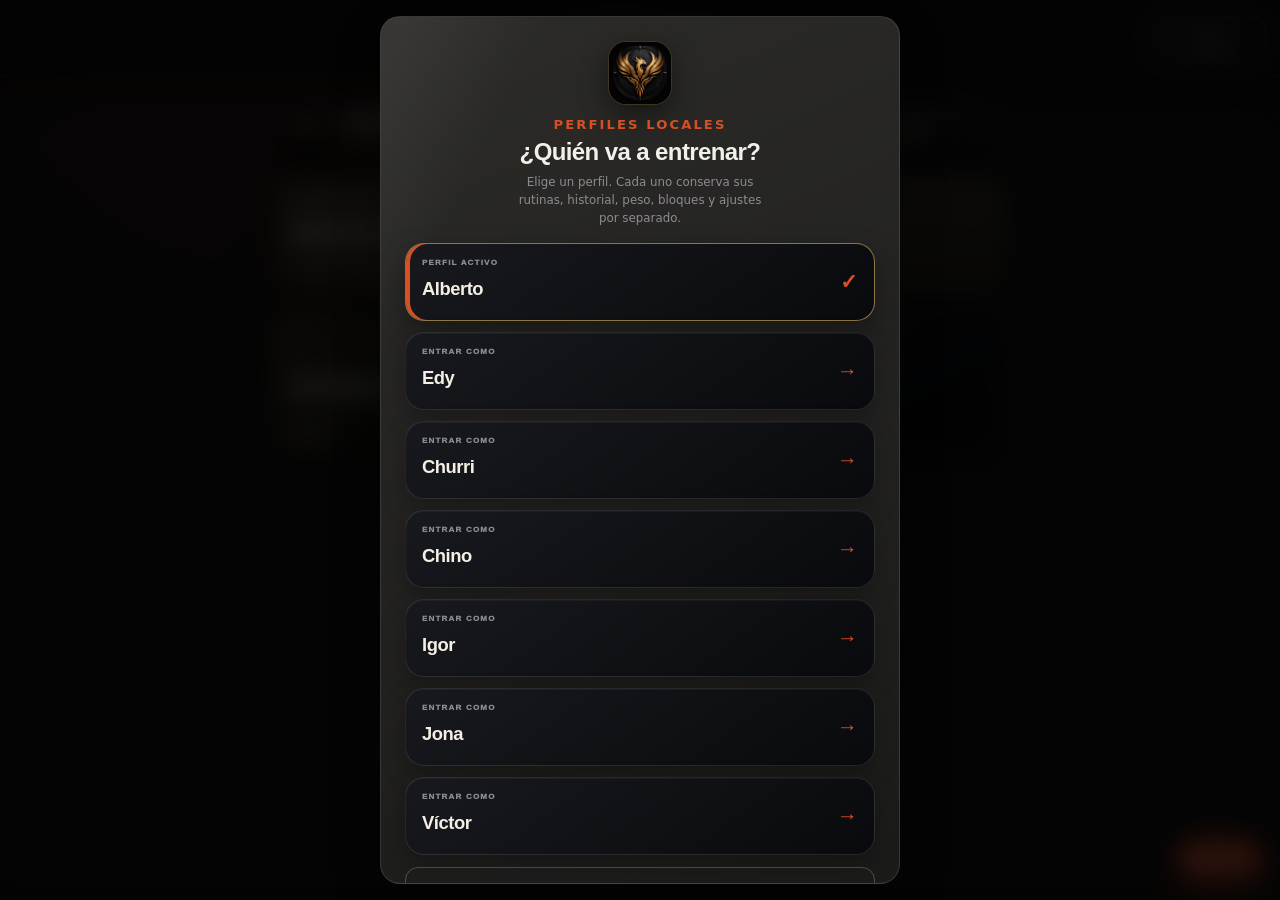
==== index.html @ dd51ae88 "Build 065: nuevo skin ACX" ====
<!doctype html>
<html lang="es">
<head>
  <meta charset="utf-8">
  <meta name="phx-build" content="065">
  <meta name="viewport" content="width=device-width,initial-scale=1,viewport-fit=cover">
  <meta name="theme-color" content="#151515">
  <meta http-equiv="Content-Security-Policy" content="default-src 'self'; base-uri 'none'; object-src 'none'; frame-src 'none'; form-action 'self'; connect-src 'self'; img-src 'self' data: blob:; media-src 'self' data: blob:; font-src 'self' data:; style-src 'self' 'unsafe-inline'; script-src 'self' 'unsafe-inline'">
  <title>GymTracker Phoenix 11 Alpha · Build 065 ACX</title>
  <script>
    // Build 064 bootstrap: home routine peek and refined weight orbit.
    document.documentElement.dataset.phxMaterial="acx";
    document.documentElement.dataset.material="acx";
    document.documentElement.dataset.phxBuild="065";
    try{
      const activeProfile=localStorage.getItem("gymtracker_phoenix_active_profile_v1")||"alberto";
      const key=activeProfile==="alberto"?"gymtracker_phoenix_v8":`gymtracker_phoenix_v8_profile_${activeProfile}`;
      const data=JSON.parse(localStorage.getItem(key)||"null");
      if(data?.settings?.uiMaterial==="foundry"){
        data.settings.uiMaterial="acx";
        localStorage.setItem(key,JSON.stringify(data));
      }
    }catch(_){/* storage may be unavailable during first paint */}
  </script>
  <link rel="manifest" href="manifest.webmanifest?v=064">
  <link rel="icon" type="image/png" sizes="32x32" href="favicon-32.png?v=064">
  <link rel="icon" type="image/png" sizes="48x48" href="favicon-48.png?v=064">
  <link rel="apple-touch-icon" sizes="180x180" href="apple-touch-icon.png?v=064">
  <link rel="stylesheet" href="styles.css?v=064">
  <link rel="stylesheet" href="themes/semantic-bridge.css?v=064">
  <link rel="stylesheet" href="themes/acx/acx.css?v=065" data-phx-acx-bootstrap>
</head>
<body>
  <section id="splash" class="splash">
    <div class="splash-card forged">
      <button type="button" class="phoenix-emblem phoenix-easter-trigger" data-phoenix-easter aria-label="Logo Phoenix"><img src="icon-512.png" alt=""></button>
      <h1><span>GYM</span><span>TRACKER</span></h1>
      <div class="sub">PHOENIX · ACX</div>
      <p>Cumple el siguiente paso.</p>
    </div>
  </section>

  <div id="phoenixOrigin" class="phoenix-origin" aria-hidden="true" hidden>
    <div class="phoenix-origin__backdrop" onclick="App.closePhoenixOrigin()"></div>
    <section class="phoenix-origin__panel forged" role="dialog" aria-modal="true" aria-labelledby="phoenixOriginTitle">
      <div class="phoenix-origin__halo" aria-hidden="true"></div>
      <div class="phoenix-origin__emblem"><img src="icon-512.png" alt=""></div>
      <div class="eyebrow">UX-EGG-001 · EL ORIGEN</div>
      <h1 id="phoenixOriginTitle">POR QUÉ EXISTE <em>PHOENIX</em></h1>
      <p class="phoenix-origin__intro">GymTracker Phoenix nació para acompañar el entrenamiento, no para interrumpirlo.</p>
      <p class="phoenix-origin__lead">No pretende decirte cómo debes entrenar ni convertir cada sesión en una competición. Su función es ayudarte a registrar, comprender y mejorar tu propio proceso.</p>

      <div class="phoenix-origin__principles">
        <article><span>01</span><div><h2>Personal First</h2><p>La aplicación se adapta a la persona. No al contrario.</p></div></article>
        <article><span>02</span><div><h2>Offline First</h2><p>Debe funcionar en el gimnasio, en casa o donde entrenes, incluso sin conexión.</p></div></article>
        <article><span>03</span><div><h2>Tus datos son tuyos</h2><p>Tu historial, tus rutinas y tu progreso deben poder consultarse, exportarse y conservarse sin depender de una plataforma.</p></div></article>
        <article><span>04</span><div><h2>Menos acciones, más entrenamiento</h2><p>Cada pantalla y cada botón deben reducir distracciones y evitar pasos innecesarios.</p></div></article>
        <article><span>05</span><div><h2>Claridad bajo esfuerzo</h2><p>La información importante debe entenderse rápidamente, incluso durante una serie exigente.</p></div></article>
        <article><span>06</span><div><h2>Progresión con criterio</h2><p>Phoenix puede analizar, recordar y proponer. La decisión final siempre pertenece al usuario.</p></div></article>
        <article><span>07</span><div><h2>Belleza funcional</h2><p>El diseño no existe para presumir. Existe para hacer el entrenamiento más cómodo, rápido y claro.</p></div></article>
      </div>

      <div class="phoenix-origin__core">Ligera por diseño. Robusta por arquitectura. Útil por encima de todo.</div>
      <blockquote>
        <strong>No nació para distraerte.</strong>
        <strong>Nació para ayudarte a progresar.</strong>
      </blockquote>
      <button type="button" class="king phoenix-origin__close" onclick="App.closePhoenixOrigin()">VOLVER A ENTRENAR</button>
    </section>
  </div>

  <header class="topbar">
    <button id="destButton" class="dest-button" onclick="App.goDestination()">Inicio</button>
    <button type="button" class="topbar-brand phoenix-easter-trigger" data-phoenix-easter aria-label="GymTracker Phoenix">
      <img src="icon-512.png" alt="" aria-hidden="true">
      <div class="topbar-brand__copy"><strong>GYMTRACKER</strong><span>PHOENIX</span><small class="build-stamp" aria-label="Versión instalada Build 064">BUILD 064</small></div>
    </button>
    <button id="profileButton" class="profile-button profile-trigger" type="button" onclick="App.openProfileGate()" aria-haspopup="dialog" aria-expanded="false" aria-controls="profileGate">
      <span>PERFIL ACTIVO</span>
      <b id="profileButtonName">Alberto</b>
      <i aria-hidden="true">⌄</i>
    </button>
  </header>


  <button id="quickTimerButton" class="quick-timer-button" type="button" onclick="App.openQuickTimer()" aria-label="Abrir reloj Phoenix"><span aria-hidden="true">◷</span><b id="quickTimerValue">RELOJ</b></button>

  <main>
    <section id="home" class="screen active" aria-hidden="false"></section>
    <section id="gym" class="screen" aria-hidden="true"></section>
    <section id="series" class="screen" aria-hidden="true"></section>
    <section id="rest" class="screen" aria-hidden="true"></section>
    <section id="exerciseSummary" class="screen" aria-hidden="true"></section>
    <section id="workoutSummary" class="screen" aria-hidden="true"></section>
    <section id="data" class="screen" aria-hidden="true"></section>
    <section id="routines" class="screen" aria-hidden="true"></section>
    <section id="blocks" class="screen" aria-hidden="true"></section>
    <section id="history" class="screen" aria-hidden="true"></section>
    <section id="settings" class="screen" aria-hidden="true"></section>
    <section id="backups" class="screen" aria-hidden="true"></section>
    <section id="library" class="screen" aria-hidden="true"></section>
    <section id="forgeLab" class="screen" aria-hidden="true"></section>
  </main>


  <div id="quickTimerSheet" class="sheet" aria-hidden="true">
    <div class="sheet-backdrop" onclick="App.closeQuickTimer()"></div>
    <div id="quickTimerPanel" class="sheet-panel quick-timer-panel"></div>
  </div>

  <div id="alternativesSheet" class="sheet" aria-hidden="true">
    <div class="sheet-backdrop" onclick="App.closeAlternatives()"></div>
    <div class="sheet-panel">
      <div class="handle"></div>
      <div class="eyebrow">PHX-ALT-001</div>
      <h2>Alternativas de ejercicio</h2>
      <p id="altCurrent" class="alt-current"></p>
      <div class="alt-reasons" role="tablist" aria-label="Motivo del cambio">
        <button data-alt-reason="Máquina ocupada" onclick="App.selectAlternativeReason('Máquina ocupada')">Máquina ocupada</button>
        <button data-alt-reason="En casa" onclick="App.selectAlternativeReason('En casa')">En casa</button>
        <button data-alt-reason="En la calle" onclick="App.selectAlternativeReason('En la calle')">En la calle</button>
        <button data-alt-reason="Otra zona" onclick="App.selectAlternativeReason('Otra zona')">Otra zona</button>
      </div>
      <div id="altList" class="list alt-list"></div>
      <button class="secondary" onclick="App.restorePlannedExercise()">Restaurar ejercicio original</button>
      <button class="secondary" onclick="App.closeAlternatives()">Cerrar</button>
    </div>
  </div>



  <div id="trainingEnvironmentSheet" class="sheet forged-sheet training-environment-sheet" aria-hidden="true">
    <div class="sheet-backdrop" onclick="App.closeTrainingEnvironment()"></div>
    <div class="sheet-panel training-environment-panel" role="dialog" aria-modal="true" aria-labelledby="trainingEnvironmentTitle">
      <div class="handle"></div>
      <div class="eyebrow">PHX ENVIRONMENT ENGINE · PEDB</div>
      <h2 id="trainingEnvironmentTitle">¿Dónde entrenas hoy?</h2>
      <p class="training-environment-routine">Rutina: <b id="trainingEnvironmentRoutine"></b></p>
      <section id="trainingEnvironmentChooser" class="training-environment-chooser">
        <div class="environment-preference-block"><div><span>PRIORIDAD DE HOY</span><small>Phoenix ajustará toda la sesión, no solo cada ejercicio.</small></div><div class="environment-preference-options">
          <button type="button" data-environment-preference="closest" class="active">LO MÁS PARECIDO</button>
          <button type="button" data-environment-preference="faster">MÁS RÁPIDO</button>
          <button type="button" data-environment-preference="no_equipment">SIN MATERIAL</button>
          <button type="button" data-environment-preference="calisthenics">MÁS CALISTENIA</button>
        </div></div>
        <button type="button" class="environment-choice environment-choice--gym" data-training-environment="gym"><span>01</span><div><b>GIMNASIO</b><small>Rutina prevista y alternativas de gimnasio</small></div><em>→</em></button>
        <button type="button" class="environment-choice environment-choice--home" data-training-environment="home"><span>02</span><div><b>CASA</b><small>Phoenix adapta la sesión con PEDB</small></div><em>→</em></button>
        <button type="button" class="environment-choice environment-choice--street" data-training-environment="street"><span>03</span><div><b>CALLE</b><small>Calistenia, barras, paralelas y suelo</small></div><em>→</em></button>
      </section>
      <section id="trainingEnvironmentEquipment" class="training-environment-equipment" hidden>
        <div class="eyebrow">MATERIAL DEL PERFIL</div><h3 id="environmentEquipmentTitle">Material disponible</h3>
        <p>Phoenix solo propondrá ejercicios que puedas realizar con este material.</p>
        <div id="environmentEquipmentOptions" class="environment-equipment-options"></div>
        <button type="button" class="king small-king" onclick="App.saveEnvironmentEquipment()">GUARDAR Y RECALCULAR</button>
        <button type="button" class="secondary" onclick="App.selectTrainingEnvironment(App.pendingEnvironmentPlan?.environment||'home')">Cancelar</button>
      </section>
      <section id="trainingEnvironmentLoading" class="training-environment-loading" hidden><span></span><b>ADAPTANDO RUTINA</b><small>PEDB está conservando patrones y músculos</small></section>
      <section id="trainingEnvironmentPreview" class="training-environment-preview" hidden>
        <header><div><div class="eyebrow">RUTINA PROPUESTA</div><h3 id="trainingEnvironmentPreviewTitle"></h3></div><span>PEDB</span></header>
        <p id="trainingEnvironmentSummary"></p>
        <div id="trainingEnvironmentExercises" class="training-environment-exercises"></div>
        <button id="trainingEnvironmentEquipmentButton" type="button" class="secondary" onclick="App.openEnvironmentEquipment()">CONFIGURAR MATERIAL DISPONIBLE</button>
        <button type="button" class="king small-king" onclick="App.confirmEnvironmentWorkout()">FOCUS</button>
        <button type="button" class="secondary" onclick="App.startWorkout(App.pendingEnvironmentRoutineId)">Cambiar entorno</button>
      </section>
      <button type="button" class="secondary" onclick="App.closeTrainingEnvironment()">Cancelar</button>
    </div>
  </div>


  <div id="profileGate" class="profile-gate" aria-hidden="true">
    <div class="profile-gate__backdrop" onclick="App.closeProfileGate()"></div>
    <section class="profile-gate__panel forged" role="dialog" aria-modal="true" aria-labelledby="profileGateTitle">
      <div class="profile-gate__emblem"><img src="icon-512.png" alt=""></div>
      <div class="eyebrow">PERFILES LOCALES</div>
      <h2 id="profileGateTitle">¿Quién va a entrenar?</h2>
      <p>Elige un perfil. Cada uno conserva sus rutinas, historial, peso, bloques y ajustes por separado.</p>
      <div class="profile-gate__choices">
        <button type="button" data-profile="alberto" onclick="App.selectProfileAndReload('alberto')"><span>ENTRAR COMO</span><b>Alberto</b><em>→</em></button>
        <button type="button" data-profile="edy" onclick="App.selectProfileAndReload('edy')"><span>ENTRAR COMO</span><b>Edy</b><em>→</em></button>
        <button type="button" data-profile="churri" onclick="App.selectProfileAndReload('churri')"><span>ENTRAR COMO</span><b>Churri</b><em>→</em></button>
        <button type="button" data-profile="chino" onclick="App.selectProfileAndReload('chino')"><span>ENTRAR COMO</span><b>Chino</b><em>→</em></button>
        <button type="button" data-profile="igor" onclick="App.selectProfileAndReload('igor')"><span>ENTRAR COMO</span><b>Igor</b><em>→</em></button>
        <button type="button" data-profile="jona" onclick="App.selectProfileAndReload('jona')"><span>ENTRAR COMO</span><b>Jona</b><em>→</em></button>
        <button type="button" data-profile="victor" onclick="App.selectProfileAndReload('victor')"><span>ENTRAR COMO</span><b>Víctor</b><em>→</em></button>
      </div>
      <button type="button" class="secondary profile-gate__close" onclick="App.closeProfileGate()">Cancelar</button>
    </section>
  </div>

  <div id="profileSheet" class="sheet forged-sheet" aria-hidden="true">
    <div class="sheet-backdrop" onclick="App.closeProfileSheet()"></div>
    <div class="sheet-panel profile-panel">
      <div class="handle"></div><div class="eyebrow">PERFILES LOCALES</div><h2>¿Quién entrena?</h2>
      <p>Los datos de Alberto, Edy, Churri, Chino, Igor, Jona y Víctor se guardan por separado en este dispositivo.</p>
      <div id="profileList" class="profile-list"></div>
      <button class="secondary" onclick="App.closeProfileSheet()">Cerrar</button>
    </div>
  </div>


  <div id="profileConfirmSheet" class="sheet forged-sheet" aria-hidden="true">
    <div class="sheet-backdrop" onclick="App.closeProfileConfirm()"></div>
    <div class="sheet-panel profile-confirm-panel">
      <div class="handle"></div><div class="eyebrow">CAMBIO DE PERFIL</div><h2 id="profileConfirmTitle">Cambiar perfil</h2>
      <p id="profileConfirmDescription"></p>
      <div id="profileConfirmWarning" class="profile-switch-warning" hidden></div>
      <button id="profileConfirmAction" class="primary" onclick="App.confirmProfileSwitch()">CAMBIAR PERFIL</button>
      <button class="secondary" onclick="App.closeProfileConfirm()">Cancelar</button>
    </div>
  </div>


  <div id="historyDeleteSheet" class="sheet forged-sheet" aria-hidden="true">
    <div class="sheet-backdrop" onclick="App.closeHistoryDelete()"></div>
    <div class="sheet-panel delete-panel">
      <div class="handle"></div><div class="eyebrow">HISTORIAL · ZONA DE SEGURIDAD</div><h2 id="historyDeleteTitle">Borrar historial</h2>
      <p id="historyDeleteDescription"></p>
      <div id="historyDeleteRange" class="history-delete-range" hidden>
        <label>Desde<input id="historyDeleteFrom" type="date"></label>
        <label>Hasta<input id="historyDeleteTo" type="date"></label>
      </div>
      <div class="delete-warning">Solo afecta al perfil activo. Esta acción no se puede deshacer sin una copia de seguridad.</div>
      <button class="secondary" onclick="App.createFullBackup()">Crear copia antes de borrar</button>
      <label class="delete-phrase">Escribe <b>BORRAR</b><input id="historyDeleteConfirmInput" type="text" inputmode="text" autocomplete="off" autocapitalize="characters" spellcheck="false" oninput="App.validateHistoryDeletePhrase()" onkeyup="App.validateHistoryDeletePhrase()" onchange="App.validateHistoryDeletePhrase()" placeholder="BORRAR"></label>
      <button id="historyDeleteExecute" class="danger forged-danger forged-danger--full" disabled onclick="App.executeHistoryDelete()">BORRAR HISTORIAL</button>
      <button class="secondary" onclick="App.closeHistoryDelete()">Cancelar</button>
    </div>
  </div>

  <div id="deleteDataSheet" class="sheet forged-sheet" aria-hidden="true">
    <div class="sheet-backdrop" onclick="App.closeDataDelete()"></div>
    <div class="sheet-panel delete-panel">
      <div class="handle"></div><div class="eyebrow">ZONA DE SEGURIDAD</div><h2 id="deleteTitle">Borrar datos</h2>
      <p id="deleteDescription"></p><ul id="deleteSummary" class="delete-summary"></ul>
      <div class="delete-warning">Esta acción no se puede deshacer sin una copia de seguridad.</div>
      <button class="secondary" onclick="App.createFullBackup()">Crear copia antes de borrar</button>
      <label class="delete-phrase">Escribe <b>BORRAR</b><input id="deleteConfirmInput" autocomplete="off" oninput="App.validateDeletePhrase()" placeholder="BORRAR"></label>
      <button id="deleteExecute" class="danger forged-danger forged-danger--full" disabled onclick="App.executeDataDelete()">BORRAR DEFINITIVAMENTE</button>
      <button class="secondary" onclick="App.closeDataDelete()">Cancelar</button>
    </div>
  </div>


  <div id="planningRepeatSheet" class="sheet forged-sheet" aria-hidden="true">
    <div class="sheet-backdrop" onclick="App.closePlanningRepeatSheet()"></div>
    <div class="sheet-panel planning-repeat-panel" role="dialog" aria-modal="true" aria-labelledby="planningRepeatTitle">
      <div class="handle"></div>
      <div class="eyebrow">PLANIFICACIÓN SEMANAL</div>
      <h2 id="planningRepeatTitle">Configurar repetición</h2>
      <p>Elige cómo debe comportarse la planificación al comenzar cada lunes.</p>
      <div class="planning-repeat-choices">
        <button type="button" data-planning-mode="fixed" onclick="App.selectPlanningRepeatMode('fixed')" aria-pressed="false">
          <span>RECOMENDADO</span><b>Mantener planificación fija</b><small>La semana base se repite hasta que tú la modifiques.</small><em>→</em>
        </button>
        <button type="button" data-planning-mode="clear" onclick="App.selectPlanningRepeatMode('clear')" aria-pressed="false">
          <span>SEMANA INDEPENDIENTE</span><b>Vaciar al terminar la semana</b><small>Cada lunes empieza con todos los días en descanso.</small><em>→</em>
        </button>
      </div>
      <button type="button" class="primary" onclick="App.savePlanningRepeatMode()">GUARDAR CONFIGURACIÓN</button>
      <button type="button" class="secondary" onclick="App.closePlanningRepeatSheet()">Cancelar</button>
    </div>
  </div>


  <div id="planningAssignSheet" class="sheet forged-sheet" aria-hidden="true">
    <div class="sheet-backdrop" onclick="App.closePlanningAssignSheet()"></div>
    <div class="sheet-panel planning-assign-panel" role="dialog" aria-modal="true" aria-labelledby="planningAssignTitle">
      <div class="handle"></div>
      <div class="eyebrow">PLANIFICACIÓN SEMANAL</div>
      <h2 id="planningAssignTitle">Asignar rutina</h2>
      <p id="planningAssignSubtitle" class="muted"></p>
      <div id="planningAssignOptions" class="planning-assign-options"></div>
      <div id="planningAssignScopes" class="planning-assign-scopes" hidden>
        <div class="eyebrow">APLICAR CAMBIO</div>
        <button type="button" data-scope="week" onclick="App.selectPlanningAssignScope('week')"><b>Solo esta semana</b><small>No cambia la semana base.</small><em>→</em></button>
        <button type="button" data-scope="forward" onclick="App.selectPlanningAssignScope('forward')"><b>Desde esta semana</b><small>Se aplica a esta semana y las siguientes.</small><em>→</em></button>
        <button type="button" data-scope="base" onclick="App.selectPlanningAssignScope('base')"><b>Cambiar semana base</b><small>Modifica la planificación fija.</small><em>→</em></button>
      </div>
      <button type="button" id="planningAssignSave" class="king small-king" onclick="App.savePlanningAssignment()">GUARDAR ASIGNACIÓN</button>
      <button type="button" class="secondary" onclick="App.closePlanningAssignSheet()">Cancelar</button>
    </div>
  </div>

  <div id="exercisePreviewSheet" class="sheet forged-sheet" aria-hidden="true">
    <div class="sheet-backdrop" onclick="App.closeExercisePreview()"></div>
    <div class="sheet-panel exercise-preview-panel" role="dialog" aria-modal="true" aria-labelledby="exercisePreviewTitle">
      <div class="handle"></div>
      <div class="eyebrow">BIBLIOTECA PEDB</div>
      <div class="exercise-preview-emblem"><img src="icon-512.png" alt=""></div>
      <h2 id="exercisePreviewTitle">Ejercicio</h2>
      <p id="exercisePreviewMeta" class="muted"></p>
      <div id="exercisePreviewStats" class="exercise-preview-stats"></div>
      <div id="exercisePreviewTags" class="exercise-preview-tags"></div>
      <button type="button" class="king small-king" onclick="App.closeExercisePreview()">CERRAR FICHA</button>
    </div>
  </div>

  <div id="routinePeekSheet" class="sheet forged-sheet" aria-hidden="true">
    <div class="sheet-backdrop" onclick="App.closeRoutinePeek()"></div>
    <div class="sheet-panel routine-peek-panel" role="dialog" aria-modal="true" aria-labelledby="routinePeekTitle">
      <div class="handle"></div>
      <div class="eyebrow">VISTA RÁPIDA</div>
      <h2 id="routinePeekTitle">Rutina</h2>
      <p id="routinePeekMeta" class="muted"></p>
      <div id="routinePeekList" class="routine-peek-list"></div>
      <button type="button" class="king small-king" onclick="App.closeRoutinePeek()">CERRAR</button>
    </div>
  </div>

  <div id="weightSheet" class="sheet forged-sheet" aria-hidden="true">
    <div class="sheet-backdrop" onclick="App.closeWeightSheet()"></div>
    <div class="sheet-panel weight-forged-panel" role="dialog" aria-modal="true" aria-labelledby="weightSheetTitle">
      <div class="handle"></div>
      <div class="eyebrow">PESO CORPORAL</div>
      <h2 id="weightSheetTitle">Registrar peso</h2>
      <p class="muted">El registro se guarda únicamente en el perfil activo.</p>
      <input id="weightEntryId" type="hidden" value="">
      <div class="weight-forged-current"><span>PERFIL ACTIVO</span><b id="weightProfileName">Perfil</b><small id="weightCurrentValue">Sin peso registrado</small></div>
      <div class="weight-forged-form">
        <label><span>FECHA</span><input id="weightDateInput" type="date"></label>
        <label><span>PESO</span><div class="weight-input-wrap"><input id="weightValueInput" type="text" inputmode="decimal" enterkeyhint="done" autocomplete="off" maxlength="6" placeholder="80,0" oninput="App.cleanWeightInput(this)" onkeydown="if(event.key==='Enter'){event.preventDefault();App.saveWeightEntry()}"><em>kg</em></div></label>
        <div class="weight-quick-adjust" aria-label="Ajuste rápido de peso"><button type="button" onclick="App.adjustBodyWeight(-0.1)">−0,1</button><button type="button" onclick="App.adjustBodyWeight(0.1)">+0,1</button></div>
        <label><span>NOTA OPCIONAL</span><textarea id="weightNoteInput" rows="3" maxlength="180" placeholder="Ej. En ayunas, después de entrenar…"></textarea></label>
      </div>
      <button id="weightSaveButton" type="button" class="king small-king weight-save-primary" onclick="App.saveWeightEntry()">GUARDAR PESO</button>
      <div class="weight-history-heading"><div><span>HISTORIAL DEL PERFIL</span><b>Registros recientes</b></div><small>Editables y eliminables</small></div>
      <div id="weightHistoryList" class="weight-history-list"></div>
      <button type="button" class="secondary" onclick="App.resetWeightEditor()">Nuevo registro</button>
      <button type="button" class="secondary" onclick="App.closeWeightSheet()">Cerrar</button>
    </div>
  </div>

  <div id="forgedDialog" class="sheet forged-sheet" aria-hidden="true">
    <div class="sheet-backdrop" onclick="App.cancelForgedDialog()"></div>
    <div class="sheet-panel forged-dialog-panel" role="dialog" aria-modal="true" aria-labelledby="forgedDialogTitle">
      <div class="handle"></div>
      <div id="forgedDialogEyebrow" class="eyebrow">PHOENIX</div>
      <h2 id="forgedDialogTitle">Confirmar acción</h2>
      <p id="forgedDialogMessage" class="muted"></p>
      <label id="forgedDialogInputWrap" class="forged-dialog-input" hidden><span id="forgedDialogInputLabel">Valor</span><input id="forgedDialogInput" type="text" autocomplete="off"></label>
      <button id="forgedDialogConfirm" type="button" class="primary" onclick="App.confirmForgedDialog()">CONFIRMAR</button>
      <button type="button" class="secondary forged-dialog-cancel" onclick="App.cancelForgedDialog()">Cancelar</button>
    </div>
  </div>


  <aside id="pwaUpdate" class="pwa-update" hidden role="status" aria-live="polite" aria-atomic="true">
    <div class="pwa-update__copy"><span>PHOENIX ACTUALIZADO</span><b>Hay una versión nueva lista para aplicar.</b></div>
    <div class="pwa-update__actions"><button type="button" class="secondary pwa-update__later" onclick="App.dismissAppUpdate()">MÁS TARDE</button><button type="button" class="primary" onclick="App.applyAppUpdate()">ACTUALIZAR</button></div>
  </aside>

  <input id="importFile" type="file" accept=".gtb,.json,application/json" hidden onchange="App.importBackupFile(this.files[0])">
  <div id="personalExerciseSheet" class="sheet" aria-hidden="true">
    <div class="sheet-backdrop" onclick="App.closePersonalExercise()"></div>
    <div class="sheet-panel">
      <div class="handle"></div>
      <h2>Nuevo ejercicio personal</h2>
      <label>Nombre<input id="personalName" placeholder="Ej. Press inclinado máquina"></label>
      <label>Grupo<select id="personalGroup"><option>Pecho</option><option>Espalda</option><option>Pierna</option><option>Hombro</option><option>Bíceps</option><option>Tríceps</option><option>Core</option><option>Movilidad</option></select></label>
      <label>Tamaño<select id="personalSize"><option value="large">Músculo grande</option><option value="small">Músculo pequeño</option></select></label>
      <label>Tipo<select id="personalType"><option value="reps">Repeticiones</option><option value="time">Tiempo</option><option value="failure">Al fallo</option></select></label>
      <button class="king small-king" onclick="App.savePersonalExercise()">GUARDAR</button>
      <button class="secondary" onclick="App.closePersonalExercise()">Cancelar</button>
    </div>
  </div>

  <input id="pedbCsvInput" type="file" accept=".csv,text/csv" hidden onchange="App.importPersonalExercisesCsv(this)">
  <script src="core/network-gate.js?v=059"></script>
  <script src="core/sync-provider.js?v=059"></script>
  <script src="themes/material-contract.js?v=059"></script>
  <script src="themes/token-contract.js?v=059"></script>
  <script src="themes/component-contract.js?v=059"></script>
  <script src="themes/material-engine.js?v=064"></script>
  <script src="themes/component-runtime.js?v=064"></script>
  <script src="forge/contracts/shape-contract.js?v=064"></script>
  <script src="forge/core/forge-action-bus.js?v=064"></script>
  <script src="forge/core/forge-view-model.js?v=064"></script>
  <script src="forge/core/forge-diagnostics.js?v=064"></script>
  <script src="forge/renderers/home-renderer.js?v=064"></script>
  <script src="forge/instruments/instrument-registry.js?v=064"></script>
  <script src="forge/renderers/workout-renderer.js?v=064"></script>
  <script src="forge/renderers/set-renderer.js?v=064"></script>
  <script src="forge/renderers/rest-renderer.js?v=064"></script>
  <script src="forge/renderers/exercise-summary-renderer.js?v=064"></script>
  <script src="forge/renderers/workout-summary-renderer.js?v=064"></script>
  <script src="forge/renderers/data-renderer.js?v=064"></script>
  <script src="forge/renderers/history-renderer.js?v=064"></script>
  <script src="forge/engine/shape-engine.js?v=064"></script>
  <script src="js/pedb-bundle.js?v=064"></script>
  <script src="js/pedb-db.js?v=064"></script>
  <script src="js/pedb-loader.js?v=064"></script>
  <script src="app.js?v=064"></script>

  <div id="nextExerciseOverlay" class="next-overlay" aria-hidden="true">
    <div class="next-card">
      <div class="next-check">✓</div>
      <div id="completedExerciseName" class="next-completed"></div>
      <div class="next-label">SIGUIENTE</div>
      <div id="floatingNextName" class="next-name"></div>
      <div id="floatingNextMeta" class="next-meta"></div>
    </div>
  </div>


  <div id="routineTextSheet" class="sheet" aria-hidden="true">
    <div class="sheet-backdrop" onclick="App.closeRoutineTextImporter()"></div>
    <div class="sheet-panel routine-import-panel">
      <div class="handle"></div>
      <div class="eyebrow">IMPORTAR</div>
      <h2>Rutina desde texto</h2>
      <p class="muted">Pega una rutina. Phoenix detectará nombre, ejercicios, series, repeticiones, peso y descanso.</p>
      <textarea id="routineTextInput" class="routine-textarea" placeholder="Ejemplo:

Torso A
Press banca 3x8 80kg 90s
Dominadas 3x8 0kg 90s
Remo con barra 3x10 60kg 90s"></textarea>
      <div id="routineImportPreview" class="routine-import-preview"></div>
      <button class="secondary" onclick="App.previewRoutineText()">Previsualizar</button>
      <button class="king small-king" onclick="App.importRoutineText()">IMPORTAR RUTINA</button>
      <button class="secondary" onclick="App.closeRoutineTextImporter()">Cancelar</button>
    </div>
  </div>

  <div id="trainingBlockSheet" class="sheet" aria-hidden="true">
    <div class="sheet-backdrop" onclick="App.closeTrainingBlockCreator()"></div>
    <div class="sheet-panel block-create-panel" role="dialog" aria-modal="true" aria-labelledby="blockCreateTitle">
      <div class="handle"></div>
      <div class="eyebrow">NUEVO BLOQUE</div>
      <h2 id="blockCreateTitle">Configura el bloque</h2>
      <div class="block-create-form">
        <label><small>Nombre</small><input id="blockNameInput" type="text" maxlength="60" autocomplete="off"></label>
        <label><small>Objetivo</small><select id="blockGoalInput"><option>Fuerza</option><option>Hipertrofia</option><option>Técnica</option><option>Resistencia</option><option>Descarga</option><option>Personalizado</option></select></label>
        <label><small>Duración</small><select id="blockWeeksInput"><option value="4">4 semanas</option><option value="6">6 semanas</option><option value="8" selected>8 semanas</option><option value="12">12 semanas</option></select></label>
        <label><small>Fecha de inicio</small><input id="blockStartInput" type="date" onchange="App.updateBlockStartHint()"><em id="blockStartHint" class="block-date-hint"></em></label>
        <label class="block-copy-option"><input id="blockCopyPlanInput" type="checkbox" checked><span>Usar la planificación actual como base</span></label>
      </div>
      <button class="king small-king" onclick="App.saveTrainingBlock()">CREAR BLOQUE</button>
      <button class="secondary" onclick="App.closeTrainingBlockCreator()">Cancelar</button>
    </div>
  </div>

</body>
</html>
---- styles.css ----
:root{
  --bg:#050507;--panel:#111217;--panel2:#18191f;--ink:#f7f0df;--mut:#a39a8d;
  --gold:#d8b35e;--gold2:#fff0b8;--orange:#ff8b24;--red:#ff6b6b;
  --line:rgba(255,240,184,.16);--shadow:rgba(0,0,0,.58)
}
*{box-sizing:border-box;-webkit-tap-highlight-color:transparent}
html,body{margin:0;min-height:100%;background:var(--bg);color:var(--ink);font-family:system-ui,-apple-system,Segoe UI,Roboto,sans-serif}
body{background:radial-gradient(800px 460px at 15% -10%,rgba(255,240,184,.13),transparent 62%),linear-gradient(135deg,#030304,#101116 50%,#050507)}
button,input,select,textarea{font:inherit}
button{cursor:pointer}
.splash{position:fixed;inset:0;z-index:999;display:grid;place-items:center;background:linear-gradient(135deg,#030304,#101116 50%,#050507);animation:hideSplash .6s ease 1.3s forwards}
.splash-card{text-align:center}
.phoenix{font-size:5rem;filter:drop-shadow(0 16px 30px rgba(255,160,30,.2))}
.splash h1{font-size:clamp(2.8rem,14vw,6rem);line-height:.86;letter-spacing:-.09em;margin:8px 0 0}
.splash .sub{letter-spacing:.42em;color:var(--gold2);font-weight:1000;margin-top:12px}
.splash p{color:var(--mut);font-weight:800}
@keyframes hideSplash{to{opacity:0;visibility:hidden}}
.topbar{position:sticky;top:0;z-index:50;display:flex;justify-content:space-between;align-items:center;padding:12px 14px;background:rgba(5,5,7,.82);backdrop-filter:blur(16px);border-bottom:1px solid var(--line)}
.dest-button{border:1px solid rgba(255,255,255,.1);border-radius:999px;background:rgba(255,255,255,.045);color:var(--ink);padding:10px 14px;font-weight:1000}
.version{font-size:.75rem;color:var(--gold2);font-weight:1000;letter-spacing:.08em}
main{max-width:760px;margin:0 auto;padding:16px 14px 40px}
.screen{display:none}.screen.active{display:block}
.card{border:1px solid var(--line);border-radius:30px;padding:18px;margin-bottom:16px;background:linear-gradient(145deg,rgba(255,255,255,.075),rgba(255,255,255,.018)),linear-gradient(180deg,var(--panel2),#090a0d);box-shadow:0 16px 0 rgba(0,0,0,.35),0 28px 54px rgba(0,0,0,.38);text-align:center}
.focus{min-height:calc(100dvh - 110px);display:flex;flex-direction:column;justify-content:center;gap:16px}
.eyebrow{color:var(--gold2);font-size:.82rem;font-weight:1000;letter-spacing:.25em}
.title{font-size:clamp(2.8rem,14vw,6.5rem);line-height:.84;letter-spacing:-.1em;font-weight:1000;margin:4px 0}
.muted{color:var(--mut)}
.meta{display:flex;justify-content:center;gap:8px;flex-wrap:wrap}
.meta span{border:1px solid rgba(255,255,255,.1);border-radius:999px;padding:7px 10px;color:var(--mut);font-weight:850;background:rgba(255,255,255,.03)}
.two-actions{display:grid;grid-template-columns:1fr 1fr;gap:16px}
@media(max-width:520px){.two-actions{grid-template-columns:minmax(0,1fr) minmax(0,1fr);gap:10px}.two-actions .king,.two-actions .data-king{min-height:118px;font-size:clamp(1.65rem,9vw,3rem);border-radius:25px}}
.king,.data-king{min-height:142px;border:0;border-radius:30px;font-size:clamp(2.2rem,10vw,4.6rem);font-weight:1000;letter-spacing:-.06em;color:#111;background:linear-gradient(145deg,#7c5415,#d9b35e 46%,#fff0b8 58%,#94651a);box-shadow:0 22px 0 #4b330e,0 34px 52px var(--shadow),inset 0 2px 0 rgba(255,255,255,.62),inset 0 -12px 24px rgba(80,42,0,.3)}
.data-king{background:linear-gradient(145deg,#292b31,#ded8cc 46%,#fff 58%,#6e7178);box-shadow:0 22px 0 #202127,0 34px 52px var(--shadow),inset 0 2px 0 rgba(255,255,255,.65)}
.king:active,.data-king:active{transform:translateY(15px);box-shadow:0 7px 0 #4b330e,0 12px 24px var(--shadow)}
.small-king{min-height:94px;font-size:clamp(1.5rem,7vw,2.6rem);width:100%}
.secondary,.danger{width:100%;min-height:56px;border-radius:18px;border:1px solid rgba(255,255,255,.1);background:rgba(255,255,255,.05);color:var(--ink);font-weight:1000}
.danger{background:rgba(255,107,107,.15);color:#fff}
.grid{display:grid;grid-template-columns:repeat(auto-fit,minmax(150px,1fr));gap:10px}
.list{display:grid;gap:10px}
.list-item{border:1px solid rgba(255,255,255,.1);border-radius:22px;padding:14px;background:rgba(255,255,255,.035);text-align:left}
.list-item strong{color:var(--gold2)}
.control-panel{display:grid;grid-template-columns:repeat(3,1fr);gap:9px}
.control-box{border:1px solid var(--line);border-radius:24px;padding:9px 7px;background:linear-gradient(180deg,rgba(255,255,255,.08),rgba(255,255,255,.02));box-shadow:0 14px 0 rgba(0,0,0,.4),0 24px 42px rgba(0,0,0,.34)}
.control-label{font-size:.72rem;color:var(--mut);font-weight:1000;letter-spacing:.08em}
.arrow{width:100%;min-height:54px;border:0;border-radius:15px;margin:7px 0;background:linear-gradient(145deg,#24262c,#d7d2c7 45%,#fff 58%,#696c73);color:#111;font-size:1.55rem;font-weight:1000;box-shadow:0 8px 0 #202127}
.arrow:active{transform:translateY(5px);box-shadow:0 3px 0 #202127}
.control-value{min-height:52px;display:flex;align-items:center;justify-content:center;gap:3px;font-size:clamp(1.7rem,8vw,3rem);font-weight:1000;color:var(--gold2)}
.control-value small{font-size:.75rem;color:var(--mut)}
.rest-dial{width:190px;height:190px;border-radius:50%;margin:18px auto;display:grid;grid-template-rows:auto 42px 1fr 42px;place-items:center;border:12px solid #24252a;outline:2px solid rgba(255,240,184,.25);background:radial-gradient(circle at 35% 25%,rgba(255,255,255,.09),rgba(255,255,255,.02) 55%,#0a0a0c 100%);box-shadow:0 18px 0 rgba(0,0,0,.44),0 30px 54px rgba(0,0,0,.5)}
.rest-dial button{width:72px;height:38px;border:0;border-radius:15px;background:linear-gradient(145deg,#24262c,#d7d2c7 45%,#fff 58%,#696c73);color:#111;font-size:1.4rem;font-weight:1000;box-shadow:0 6px 0 #202127}
.rest-dial .value{font-size:3.2rem;color:var(--gold2);font-weight:1000}
.series-focus{display:grid;grid-template-columns:1fr 1fr;gap:12px}
.series-box{min-height:180px;border:1px solid var(--line);border-radius:30px;display:flex;flex-direction:column;align-items:center;justify-content:center;background:linear-gradient(180deg,var(--panel2),#090a0d);box-shadow:0 18px 0 rgba(0,0,0,.42),0 30px 54px rgba(0,0,0,.42)}
.series-box b{font-size:clamp(4rem,20vw,8rem);line-height:.8;color:var(--gold2);letter-spacing:-.1em}.series-box small{margin-top:12px;color:var(--mut);font-weight:1000}
.casio{border:5px solid #08090a;border-radius:34px;background:#050505;padding:18px;box-shadow:0 34px 100px rgba(0,0,0,.75)}
.lcd{background:#b9c1a6;color:#1c2519;border:6px solid #101010;border-radius:20px;padding:22px 10px;font-family:ui-monospace,monospace}
.lcd .label{font-weight:1000}.lcd .time{font-size:clamp(4.8rem,25vw,10rem);line-height:.9;font-weight:1000;letter-spacing:-.12em}
.summary-row{display:grid;grid-template-columns:1fr 90px 90px;gap:8px;align-items:center;margin-bottom:8px}
input,select,textarea{width:100%;border:1px solid rgba(255,255,255,.12);border-radius:16px;padding:12px;background:rgba(255,255,255,.04);color:var(--ink);text-align:center}
textarea{min-height:100px}
.sheet{position:fixed;inset:0;z-index:700;display:none}.sheet.show{display:block}.sheet-backdrop{position:absolute;inset:0;background:rgba(0,0,0,.72);backdrop-filter:blur(8px)}.sheet-panel{position:absolute;left:0;right:0;bottom:0;max-height:82dvh;overflow:auto;border-radius:32px 32px 0 0;padding:14px 16px 24px;background:linear-gradient(180deg,#18191e,#08090c);border:1px solid var(--line)}.handle{width:52px;height:5px;border-radius:999px;background:rgba(255,255,255,.2);margin:0 auto 14px}
@media(max-width:430px){.control-panel{gap:6px}.control-box{padding:7px 5px}.series-focus{gap:8px}.summary-row{grid-template-columns:1fr 72px 72px}}

.library-toolbar{display:grid;grid-template-columns:1fr auto;gap:10px;margin-bottom:14px}.library-toolbar input{text-align:left}.library-tabs{display:flex;gap:8px;overflow:auto;padding-bottom:6px;margin-bottom:14px}.library-tabs button{flex:0 0 auto;border:1px solid rgba(255,255,255,.1);border-radius:999px;padding:10px 14px;background:rgba(255,255,255,.04);color:var(--ink);font-weight:900}.library-tabs button.active{color:#111;background:linear-gradient(145deg,#7c5415,#d9b35e 46%,#fff0b8 58%,#94651a)}.exercise-card{display:grid;grid-template-columns:1fr auto;gap:12px;align-items:center;border:1px solid rgba(255,255,255,.1);border-radius:22px;padding:14px;background:rgba(255,255,255,.035);text-align:left}.exercise-card strong{display:block;color:var(--gold2);font-size:1.05rem}.exercise-card small{display:block;color:var(--mut);margin-top:4px}.exercise-badges{display:flex;gap:6px;flex-wrap:wrap;margin-top:8px}.badge{border:1px solid rgba(255,255,255,.1);border-radius:999px;padding:4px 8px;font-size:.72rem;color:var(--mut)}.badge.official{color:#b7d4ff}.badge.personal{color:#ffd9a0}.exercise-card button{min-width:92px;min-height:48px;border:0;border-radius:16px;color:#111;font-weight:1000;background:linear-gradient(145deg,#7c5415,#d9b35e 46%,#fff0b8 58%,#94651a);box-shadow:0 7px 0 #4b330e}

/* v8.1 GYM + navegación hotfix */
.next-overlay{
  position:fixed;inset:0;z-index:850;
  display:none;align-items:center;justify-content:center;
  padding:18px;background:rgba(0,0,0,.78);backdrop-filter:blur(12px)
}
.next-overlay.show{display:flex}
.next-card{
  width:min(92vw,580px);padding:28px 20px;
  border:1px solid rgba(255,240,184,.24);border-radius:34px;
  text-align:center;
  background:linear-gradient(145deg,rgba(255,255,255,.08),rgba(255,255,255,.02)),linear-gradient(180deg,#18191e,#08090c);
  box-shadow:0 34px 100px rgba(0,0,0,.72),inset 0 1px 0 rgba(255,255,255,.14);
  animation:nextFly .62s cubic-bezier(.2,.8,.2,1) both
}
@keyframes nextFly{
  from{opacity:0;transform:translateX(100%) scale(.96)}
  to{opacity:1;transform:none}
}
.next-check{
  width:64px;height:64px;border-radius:50%;display:grid;place-items:center;
  margin:0 auto 12px;background:linear-gradient(145deg,#2d6a3d,#9be7b4);
  color:#0a1b10;font-size:2rem;font-weight:1000;
  box-shadow:0 9px 0 #183b22,0 17px 28px rgba(0,0,0,.4)
}
.next-completed{color:var(--mut);font-weight:900}
.next-label{margin-top:22px;color:var(--gold2);letter-spacing:.24em;font-size:.8rem;font-weight:1000}
.next-name{margin-top:8px;font-size:clamp(2.6rem,13vw,5.8rem);line-height:.82;letter-spacing:-.09em;font-weight:1000}
.next-meta{margin-top:14px;color:var(--mut);font-weight:900}
.inline-edit-note{color:var(--mut);font-size:.88rem;margin-top:8px}

/* v8.2 VISUAL LOCK — estética FORGED aprobada */
.forged{position:relative;overflow:hidden}
.forged::before{
  content:"";position:absolute;inset:-20%;
  background:linear-gradient(115deg,transparent 35%,rgba(255,255,255,.06) 47%,transparent 58%);
  transform:translateX(-55%);animation:metalSweep 2.8s ease-in-out infinite;
  pointer-events:none
}
@keyframes metalSweep{
  0%,30%{transform:translateX(-55%)}
  70%,100%{transform:translateX(55%)}
}
.phoenix-emblem{
  width:min(52vw,260px);margin:0 auto 12px;
  filter:drop-shadow(0 18px 34px rgba(240,186,65,.18))
}
.phoenix-emblem svg{display:block;width:100%}
.splash-card{
  width:min(92vw,520px);
  padding:28px 24px 32px;
  border:1px solid rgba(255,240,184,.18);
  border-radius:34px;
  background:
    linear-gradient(145deg,rgba(255,255,255,.08),rgba(255,255,255,.02)),
    linear-gradient(180deg,#131319,#070708);
  box-shadow:
    0 36px 110px rgba(0,0,0,.76),
    inset 0 1px 0 rgba(255,255,255,.12)
}
.splash-card h1{
  margin:0;font-size:clamp(2.7rem,12vw,5.8rem);
  line-height:.86;letter-spacing:-.09em
}
.splash-card .sub{
  margin-top:10px;color:var(--gold2);
  font-weight:1000;letter-spacing:.42em;font-size:.82rem
}
.splash-card p{margin-top:18px}
.king,.data-king,.control-box,.card,.rest-dial,.series-box{
  transform-style:preserve-3d
}
.dest-button{
  box-shadow:0 6px 0 rgba(0,0,0,.38),0 12px 22px rgba(0,0,0,.28);
  min-width:92px
}
.dest-button:active{
  transform:translateY(4px);
  box-shadow:0 2px 0 rgba(0,0,0,.38),0 5px 12px rgba(0,0,0,.24)
}

/* v8.3 POLISH RC1 */
:root{
  --tap-min:52px;
}
button{min-height:var(--tap-min)}
.topbar{
  min-height:64px;
  padding-top:max(12px,env(safe-area-inset-top));
}
main{
  padding-bottom:calc(40px + env(safe-area-inset-bottom));
}
.screen{
  animation:screenIn .16s ease both;
}
@keyframes screenIn{
  from{opacity:.001;transform:translateY(4px)}
  to{opacity:1;transform:none}
}
.king,.data-king,.secondary,.danger,.dest-button,.arrow{
  user-select:none;
  touch-action:manipulation;
}
.king:focus-visible,.data-king:focus-visible,.secondary:focus-visible,
.danger:focus-visible,.dest-button:focus-visible,.arrow:focus-visible{
  outline:3px solid rgba(255,240,184,.65);
  outline-offset:3px;
}
.control-value,.series-box b,.lcd .time{
  font-variant-numeric:tabular-nums;
}
.card,.control-box,.series-box,.rest-dial{
  backface-visibility:hidden;
}
.splash-card{
  animation:splashRise .55s cubic-bezier(.2,.8,.2,1) both;
}
@keyframes splashRise{
  from{opacity:0;transform:translateY(14px) scale(.985)}
  to{opacity:1;transform:none}
}
.phoenix-emblem{
  animation:emblemGlow 2.2s ease-in-out infinite;
}
@keyframes emblemGlow{
  0%,100%{filter:drop-shadow(0 18px 34px rgba(240,186,65,.14))}
  50%{filter:drop-shadow(0 20px 42px rgba(240,186,65,.24))}
}
.list-item,.exercise-card{
  overflow-wrap:anywhere;
}
@media(max-width:380px){
  .title{font-size:clamp(2.35rem,13vw,4.7rem)}
  .king,.data-king{min-height:126px}
  .control-panel{gap:5px}
  .control-box{border-radius:20px}
}

/* v8.4 · transición siguiente ejercicio */
.next-overlay.show .next-card{
  animation:
    nextFlyIn .42s cubic-bezier(.2,.8,.2,1) both,
    nextHoldFade 2.4s ease-in-out .42s forwards;
}
@keyframes nextFlyIn{
  from{opacity:0;transform:translateX(70%) scale(.97)}
  to{opacity:1;transform:none}
}
@keyframes nextHoldFade{
  0%,68%{opacity:1;transform:none}
  82%{opacity:.88;transform:translateY(-2px)}
  100%{opacity:0;transform:translateY(-10px) scale(.985)}
}
.next-overlay.closing{
  display:flex;
  animation:overlayFade .42s ease forwards;
}
@keyframes overlayFade{
  from{background:rgba(0,0,0,.78);backdrop-filter:blur(12px)}
  to{background:rgba(0,0,0,0);backdrop-filter:blur(0)}
}

/* v8.4.2 · Home Phoenix original */
.home-today-card{
  padding:20px 18px 24px;
}
.home-today-card .title{
  margin-bottom:10px;
}
.home-summary{
  display:flex;
  justify-content:center;
  gap:8px;
  flex-wrap:wrap;
  color:var(--mut);
  font-size:.92rem;
  font-weight:850;
  margin:4px 0 20px;
}
.home-summary span:not(:last-child)::after{
  content:"·";
  margin-left:8px;
  opacity:.55;
}
.home-summary .estimated-time{
  color:var(--gold2);
}
.two-actions{
  align-items:stretch;
}
.two-actions > button{
  width:100%;
  min-width:0;
}

/* v8.5 · Recuperación estética DATOS del primer Phoenix */
.data-hub{
  min-height:calc(100dvh - 104px);
  display:flex;
  flex-direction:column;
  align-items:center;
  justify-content:center;
  text-align:center;
  gap:16px;
  width:100%;
}
.data-hub .eyebrow{
  margin-bottom:-4px;
}
.data-hub .title{
  margin:0;
}
.data-hub-copy{
  max-width:360px;
  margin:0 0 8px;
  color:var(--mut);
  font-weight:800;
  line-height:1.45;
}
.data-grid{
  width:100%;
  display:grid;
  grid-template-columns:repeat(2,minmax(0,1fr));
  gap:12px;
}
.data-tile{
  position:relative;
  min-height:108px;
  padding:16px 12px;
  border-radius:24px;
  border:1px solid rgba(255,255,255,.10);
  background:
    linear-gradient(145deg,rgba(255,255,255,.075),rgba(255,255,255,.018)),
    linear-gradient(180deg,#18191e,#0b0c0f);
  color:var(--ink);
  box-shadow:
    0 10px 0 rgba(0,0,0,.42),
    0 18px 34px rgba(0,0,0,.28),
    inset 0 1px 0 rgba(255,255,255,.11);
  display:flex;
  flex-direction:column;
  align-items:center;
  justify-content:center;
  gap:8px;
  font-size:1rem;
  font-weight:950;
  letter-spacing:-.02em;
  overflow:hidden;
}
.data-tile::before{
  content:"";
  position:absolute;
  inset:0;
  background:linear-gradient(120deg,transparent 35%,rgba(255,255,255,.04),transparent 65%);
  pointer-events:none;
}
.data-tile:active{
  transform:translateY(7px);
  box-shadow:
    0 3px 0 rgba(0,0,0,.44),
    0 8px 18px rgba(0,0,0,.24),
    inset 0 1px 0 rgba(255,255,255,.09);
}
.data-icon{
  width:42px;
  height:42px;
  border-radius:14px;
  display:grid;
  place-items:center;
  color:var(--gold2);
  border:1px solid rgba(255,240,184,.16);
  background:linear-gradient(145deg,rgba(217,179,94,.13),rgba(255,255,255,.025));
  box-shadow:inset 0 1px 0 rgba(255,255,255,.08);
  font-size:1.25rem;
}
.data-tile small{
  color:var(--mut);
  font-size:.72rem;
  font-weight:750;
  letter-spacing:0;
}
.data-footer-note{
  color:var(--mut);
  font-size:.78rem;
  margin-top:2px;
  opacity:.8;
}
@media(min-width:620px){
  .data-grid{grid-template-columns:repeat(3,minmax(0,1fr))}
}

/* v8.5.1 · Importador de rutinas por texto */
.routine-import-panel{max-height:88dvh;overflow:auto}
.routine-textarea{
  width:100%;
  min-height:230px;
  resize:vertical;
  box-sizing:border-box;
  border-radius:18px;
  border:1px solid rgba(255,255,255,.12);
  background:#0b0c0f;
  color:var(--ink);
  padding:15px;
  font:inherit;
  line-height:1.45;
  margin:12px 0;
}
.routine-import-preview{
  display:none;
  margin:10px 0 14px;
  padding:12px;
  border-radius:16px;
  background:rgba(255,255,255,.035);
  border:1px solid rgba(255,255,255,.09);
  text-align:left;
}
.routine-import-preview.show{display:block}
.routine-import-preview strong{color:var(--gold2)}


/* Lab 9.5 · PHX-CARD-001 · Tarjeta FORGED */
:root{
  --phx-obsidian:#08090b;
  --phx-graphite:#15171b;
  --phx-graphite-soft:#1b1d22;
  --phx-gold:#d8b35e;
  --phx-gold-bright:#fff0b8;
  --phx-card-radius:24px;
  --phx-card-radius-compact:18px;
}
.home-phoenix{display:grid;gap:14px;padding-bottom:8px}
.phx-card{
  position:relative;
  width:100%;
  border:1px solid rgba(255,240,184,.16);
  border-radius:var(--phx-card-radius);
  color:var(--ink);
  text-align:left;
  background:
    linear-gradient(118deg,rgba(255,255,255,.065),transparent 34%,rgba(255,255,255,.018) 68%,transparent),
    linear-gradient(155deg,var(--phx-graphite-soft),var(--phx-obsidian) 72%);
  box-shadow:
    0 12px 0 rgba(0,0,0,.34),
    0 22px 44px rgba(0,0,0,.34),
    inset 0 1px 0 rgba(255,255,255,.09);
  overflow:hidden;
}
.phx-card::before{
  content:"";
  position:absolute;
  inset:0;
  pointer-events:none;
  background:linear-gradient(120deg,transparent 25%,rgba(255,255,255,.035) 48%,transparent 66%);
  opacity:.75;
}
.phx-card > *{position:relative;z-index:1}
.phx-card--base{padding:18px}
.phx-card--highlight{
  padding:22px 18px 24px;
  border-color:rgba(255,240,184,.34);
  background:
    radial-gradient(480px 190px at 24% -16%,rgba(216,179,94,.14),transparent 66%),
    linear-gradient(118deg,rgba(255,255,255,.075),transparent 34%,rgba(255,255,255,.018) 68%,transparent),
    linear-gradient(155deg,#1a1b20,#08090b 74%);
  box-shadow:
    0 14px 0 rgba(0,0,0,.38),
    0 28px 58px rgba(0,0,0,.43),
    0 0 30px rgba(216,179,94,.055),
    inset 0 1px 0 rgba(255,255,255,.12);
}
.phx-card--compact{
  min-height:126px;
  padding:15px 12px;
  border-radius:var(--phx-card-radius-compact);
  display:flex;
  flex-direction:column;
  justify-content:center;
  align-items:flex-start;
  gap:4px;
}
.phx-card--interactive{
  appearance:none;
  font:inherit;
  cursor:pointer;
  touch-action:manipulation;
}
.phx-card--interactive:active{
  transform:translateY(7px);
  box-shadow:
    0 5px 0 rgba(0,0,0,.38),
    0 12px 24px rgba(0,0,0,.32),
    inset 0 1px 0 rgba(255,255,255,.08);
}
.phx-card--interactive:focus-visible{
  outline:3px solid rgba(255,240,184,.65);
  outline-offset:3px;
}
.phx-card__eyebrow{
  color:var(--phx-gold-bright);
  font-size:.72rem;
  line-height:1.2;
  font-weight:1000;
  letter-spacing:.18em;
}
.phx-card__hero-title{
  margin:7px 0 5px;
  font-size:clamp(2.55rem,13vw,5.9rem);
  line-height:.86;
  letter-spacing:-.085em;
  font-weight:1000;
}
.phx-card__title{
  margin-top:6px;
  font-size:1.35rem;
  line-height:1.05;
  letter-spacing:-.035em;
  font-weight:1000;
}
.phx-card__copy{margin-top:10px;color:var(--mut);font-weight:750;line-height:1.4}
.phx-card__header{display:flex;align-items:flex-start;justify-content:space-between;gap:14px}
.phx-card__chevron{color:var(--phx-gold-bright);font-size:2.2rem;line-height:.85;font-weight:600}
.phx-card__meta{display:flex;gap:8px;flex-wrap:wrap;margin-top:14px;color:var(--mut);font-size:.84rem;font-weight:850}
.phx-card__meta span{padding:6px 9px;border-radius:999px;border:1px solid rgba(255,255,255,.08);background:rgba(255,255,255,.025)}
.home-metrics{display:grid;grid-template-columns:repeat(3,minmax(0,1fr));gap:10px}
.phx-metric{font-size:clamp(1.65rem,8vw,2.65rem);line-height:1;letter-spacing:-.065em;font-variant-numeric:tabular-nums}
.phx-metric-label{color:var(--mut);font-size:.76rem;font-weight:850;line-height:1.15}
.home-last-card{margin-top:0}
.active-workout-card{display:grid;gap:12px}
@media(max-width:520px){
  .home-metrics{gap:8px}
  .phx-card--compact{min-height:116px;padding:13px 10px}
  .phx-card__eyebrow{font-size:.64rem;letter-spacing:.145em}
  .phx-metric-label{font-size:.7rem}
}
@media(max-width:350px){
  .home-metrics{grid-template-columns:1fr}
  .phx-card--compact{min-height:92px}
}

/* Lab 9.6 · GYM FLOW FORGED */
.gym-forged{display:grid;gap:16px}
.exercise-header{
  position:relative;padding:18px;border-radius:24px;text-align:left;overflow:hidden;
  border:1px solid rgba(255,240,184,.24);
  background:radial-gradient(420px 150px at 10% -30%,rgba(216,179,94,.16),transparent 68%),linear-gradient(150deg,#1b1d22,#08090b 78%);
  box-shadow:0 12px 0 rgba(0,0,0,.36),0 24px 44px rgba(0,0,0,.35),inset 0 1px 0 rgba(255,255,255,.1)
}
.exercise-header.is-alternative{border-color:rgba(122,196,83,.48);box-shadow:0 12px 0 rgba(0,0,0,.36),0 0 28px rgba(122,196,83,.12),inset 0 1px 0 rgba(255,255,255,.1)}
.exercise-header__top{display:flex;align-items:flex-start;justify-content:space-between;gap:14px}
.exercise-header__name{font-size:clamp(1.75rem,8vw,3.4rem);font-weight:1000;line-height:.96;letter-spacing:-.055em;margin-top:7px}
.exercise-header__stats{display:grid;grid-template-columns:repeat(3,1fr);gap:1px;margin-top:17px;border-top:1px solid rgba(255,255,255,.08);padding-top:13px}
.exercise-header__stats span{display:flex;flex-direction:column;gap:3px;color:var(--mut);font-size:.78rem;text-align:center;border-right:1px solid rgba(255,255,255,.08)}
.exercise-header__stats span:last-child{border-right:0}.exercise-header__stats b{color:var(--ink);font-size:1rem}
.exercise-alt-button{min-width:84px;padding:10px 9px;border-radius:15px;display:flex;flex-direction:column;align-items:center;gap:5px;border:1px solid rgba(255,240,184,.38);background:#111318;color:var(--gold2);font-size:.66rem;font-weight:1000}
.exercise-alt-button b{font-size:1.55rem;line-height:1}.alternative-note{margin-top:8px;color:#90d568;font-size:.76rem;font-weight:900}
.alt-current{display:flex;justify-content:space-between;gap:10px;align-items:center;padding:12px 14px;border-radius:16px;background:rgba(255,255,255,.035);border:1px solid rgba(255,255,255,.08)}
.alt-current strong{color:var(--ink)}.alt-current span{color:#ff9f43;font-size:.76rem;font-weight:900}
.alt-reasons{display:grid;grid-template-columns:repeat(3,1fr);gap:7px;margin:12px 0}
.alt-reasons button{min-height:48px;padding:8px;border-radius:14px;border:1px solid rgba(255,255,255,.1);background:#111318;color:var(--mut);font-weight:900;font-size:.75rem}
.alt-reasons button.active{color:var(--gold2);border-color:rgba(255,240,184,.44);background:rgba(216,179,94,.09)}
.alt-list{display:grid;gap:8px}.alt-option{width:100%;min-height:66px;padding:12px;border-radius:17px;text-align:left;display:flex;align-items:center;justify-content:space-between;gap:12px;border:1px solid rgba(255,255,255,.1);background:linear-gradient(145deg,#1a1c21,#0b0c0f);color:var(--ink)}
.alt-option span{display:flex;flex-direction:column;gap:5px}.alt-option small{color:var(--mut)}.alt-option em{color:var(--gold2);font-size:.7rem;font-style:normal;font-weight:900}
.alternative-history{margin:5px 0 3px;color:#90d568;font-size:.75rem;font-weight:850}
.casio-screen{display:grid;gap:18px}.casio-pro{position:relative;padding:16px 16px 14px;border-radius:34px;background:linear-gradient(145deg,#303239,#090a0d 58%,#23252a);border:2px solid #4a4d55;box-shadow:0 16px 0 #050506,0 28px 46px rgba(0,0,0,.5),inset 0 2px 0 rgba(255,255,255,.16),inset 0 -3px 7px rgba(0,0,0,.7)}
.casio-pro__brand{display:flex;justify-content:space-between;padding:0 12px 8px;color:#d6d7d9;font-size:.75rem;font-weight:1000;letter-spacing:.08em}.casio-pro__brand span:last-child{color:var(--gold)}
.casio-pro__lcd{padding:16px 10px 12px;border-radius:21px;background:repeating-linear-gradient(90deg,rgba(255,255,255,.018) 0 1px,transparent 1px 20px),#080b08;border:2px solid #030403;box-shadow:inset 0 0 20px #000;text-align:center}
.casio-pro .time{font-family:ui-monospace,SFMono-Regular,Menlo,monospace;font-size:clamp(4rem,22vw,7rem);line-height:.9;color:#ffbf2f;text-shadow:0 0 12px rgba(255,191,47,.34);font-variant-numeric:tabular-nums;font-weight:900;letter-spacing:-.09em}
.casio-pro__next{margin-top:8px;color:#8b8e94;font-size:.72rem;font-weight:900;letter-spacing:.08em}.casio-pro__controls{display:grid;grid-template-columns:1fr 1.2fr 1fr;gap:9px;margin-top:12px}
.casio-pro__controls button{min-height:54px;border-radius:17px;border:1px solid #4a4d55;background:linear-gradient(#25272d,#111216);color:#ffbf2f;font-size:1.25rem;font-weight:1000;box-shadow:0 5px 0 #050506,inset 0 1px 0 rgba(255,255,255,.12)}
.casio-pro__controls button:active{transform:translateY(4px);box-shadow:0 1px 0 #050506}.casio-pro.is-warning{border-color:#ff7b31;box-shadow:0 16px 0 #050506,0 0 30px rgba(255,90,30,.28),inset 0 2px 0 rgba(255,255,255,.16)}
.casio-pro.is-warning .time{color:#ff6b2d}.casio-pro.is-finished{border-color:#7ecb4f;box-shadow:0 16px 0 #050506,0 0 30px rgba(126,203,79,.28),inset 0 2px 0 rgba(255,255,255,.16)}.casio-pro.is-finished .time{color:#9ee65e}.casio-pro.is-paused .time{color:#a9acb1;text-shadow:none}
@media(max-width:420px){.exercise-header{padding:15px}.exercise-alt-button{min-width:70px}.exercise-header__stats{font-size:.7rem}.alt-reasons{grid-template-columns:1fr}.casio-pro{padding:13px 12px}.casio-pro__controls button{min-height:50px}}


/* LAB 9.6.1 · CASIO FIX
   Compact instrument proportions and secondary skip action. */
#rest .focus.casio-screen{
  min-height:auto;
  justify-content:flex-start;
  width:min(100%,560px);
  margin:0 auto;
  gap:14px;
  padding-top:10px;
}
#rest .casio-pro{
  padding:12px 14px 13px;
  border-radius:27px;
  border-width:2px;
  box-shadow:0 10px 0 #050506,0 18px 32px rgba(0,0,0,.48),inset 0 2px 0 rgba(255,255,255,.13),inset 0 -2px 5px rgba(0,0,0,.7);
}
#rest .casio-pro__brand{
  padding:0 9px 6px;
  font-size:.68rem;
  letter-spacing:.1em;
}
#rest .casio-pro__lcd{
  padding:10px 8px 9px;
  border-radius:16px;
}
#rest .casio-pro .label{
  font-size:.78rem;
  margin-bottom:1px;
}
#rest .casio-pro .time{
  font-size:clamp(3.5rem,18vw,5.8rem);
  line-height:.92;
  letter-spacing:-.075em;
}
#rest .casio-pro__next{
  margin-top:5px;
  font-size:.66rem;
}
#rest .casio-pro__controls{
  gap:8px;
  margin-top:9px;
}
#rest .casio-pro__controls button{
  min-height:48px;
  border-radius:14px;
  font-size:1.12rem;
  box-shadow:0 4px 0 #050506,inset 0 1px 0 rgba(255,255,255,.11);
}
#rest .rest-skip{
  align-self:center;
  width:auto;
  min-width:170px;
  min-height:44px;
  padding:0 22px;
  border-radius:14px;
  border:1px solid rgba(255,255,255,.12);
  background:linear-gradient(145deg,rgba(255,255,255,.055),rgba(255,255,255,.025));
  color:var(--ink);
  font-weight:900;
  font-size:.92rem;
  box-shadow:inset 0 1px 0 rgba(255,255,255,.07);
}
#rest .rest-skip:active{
  transform:translateY(2px);
  background:rgba(255,255,255,.08);
}
@media(max-width:420px){
  #rest .focus.casio-screen{padding-top:4px;gap:12px}
  #rest .casio-pro{padding:11px 11px 12px;border-radius:25px}
  #rest .casio-pro .time{font-size:clamp(3.4rem,17.5vw,5rem)}
  #rest .casio-pro__controls button{min-height:46px}
  #rest .rest-skip{min-width:154px;min-height:42px;font-size:.88rem}
}

/* LAB 9.6.2 · SERIES FLOW FIX */
.set-forged{display:grid;gap:14px;width:min(100%,560px);margin:0 auto;align-content:start;min-height:auto;padding-top:8px}
.set-header{display:flex;justify-content:space-between;align-items:flex-start;gap:14px;padding:15px 16px;border-radius:22px;border:1px solid rgba(255,240,184,.22);background:radial-gradient(330px 120px at 5% -30%,rgba(216,179,94,.15),transparent 70%),linear-gradient(150deg,#1b1d22,#090a0c 78%);box-shadow:0 10px 0 rgba(0,0,0,.34),0 20px 38px rgba(0,0,0,.32),inset 0 1px 0 rgba(255,255,255,.09)}
.set-header.is-alternative{border-color:rgba(122,196,83,.45)}
.set-header__name{margin-top:5px;font-size:clamp(1.45rem,7vw,2.4rem);line-height:.96;font-weight:1000;letter-spacing:-.045em}
.set-header__badge{min-width:68px;padding:9px 8px;border-radius:14px;text-align:center;color:var(--mut);font-size:.68rem;font-weight:950;line-height:1.05;border:1px solid rgba(255,255,255,.12);background:#111318}
.set-header__badge b{display:inline-block;margin-top:5px;color:var(--gold2);font-size:1.18rem}
.set-card{padding:17px;border-radius:25px;border:1px solid rgba(255,255,255,.13);background:linear-gradient(150deg,#191b20,#090a0c 78%);box-shadow:0 12px 0 rgba(0,0,0,.36),0 22px 42px rgba(0,0,0,.33),inset 0 1px 0 rgba(255,255,255,.08)}
.set-card__eyebrow{color:var(--mut);font-size:.72rem;font-weight:1000;letter-spacing:.12em;margin-bottom:12px}
.set-card__values{display:grid;grid-template-columns:1fr 1fr;gap:10px}
.set-value{min-width:0;padding:12px 8px 10px;border-radius:19px;text-align:center;border:1px solid rgba(255,255,255,.1);background:linear-gradient(180deg,#15171b,#0a0b0d)}
.set-value>span{display:block;color:var(--mut);font-size:.68rem;font-weight:1000;letter-spacing:.08em}
.set-value>small{display:block;margin-top:4px;color:var(--mut);font-size:.76rem;font-weight:850}
.set-stepper{display:grid;grid-template-columns:42px minmax(0,1fr) 42px;align-items:center;gap:3px;margin-top:6px}
.set-stepper button{width:42px;height:42px;border-radius:13px;border:1px solid rgba(255,255,255,.13);background:linear-gradient(#24262b,#111216);color:var(--gold2);font-size:1.35rem;font-weight:1000;box-shadow:0 3px 0 #050506}
.set-stepper button:active{transform:translateY(2px);box-shadow:0 1px 0 #050506}
.set-stepper strong{min-width:0;color:var(--gold2);font-size:clamp(2.6rem,12vw,4.6rem);line-height:1;font-weight:1000;letter-spacing:-.07em;font-variant-numeric:tabular-nums;overflow:hidden;text-overflow:ellipsis}
.set-previous{margin-top:12px;padding-top:11px;border-top:1px solid rgba(255,255,255,.08);color:var(--mut);font-size:.82rem;font-weight:850;text-align:center}
.set-finish{min-height:60px;border-radius:19px;padding:0 18px;display:flex;align-items:center;justify-content:space-between;border:1px solid #e0b854;background:linear-gradient(180deg,#d8ad4e,#8f641d);color:#08090b;font-size:1rem;font-weight:1000;letter-spacing:.05em;box-shadow:0 7px 0 #4d320d,0 14px 28px rgba(0,0,0,.32),inset 0 1px 0 rgba(255,255,255,.34)}
.set-finish b{display:grid;place-items:center;width:34px;height:34px;border-radius:50%;border:2px solid rgba(8,9,11,.65);font-size:1.1rem}
.set-finish:active{transform:translateY(5px);box-shadow:0 2px 0 #4d320d,0 8px 18px rgba(0,0,0,.28)}
.set-back{justify-self:center;min-height:40px;padding:0 18px;border:0;background:transparent;color:var(--mut);font-weight:850}
@media(max-width:390px){.set-forged{gap:11px;padding-top:3px}.set-header{padding:13px}.set-card{padding:13px}.set-card__values{gap:7px}.set-value{padding:10px 5px}.set-stepper{grid-template-columns:36px minmax(0,1fr) 36px}.set-stepper button{width:36px;height:40px}.set-stepper strong{font-size:clamp(2.25rem,11.5vw,3.6rem)}.set-finish{min-height:56px}}


/* LAB 9.6.3 · COMPLETION FLOW */
.exercise-complete-forged,.workout-complete-forged{display:grid;gap:14px;width:min(100%,600px);margin:0 auto;align-content:start;min-height:auto;padding-top:7px}
.exercise-complete-hero{display:flex;justify-content:space-between;align-items:center;gap:14px;padding:18px;border-radius:24px;border:1px solid rgba(255,240,184,.25);background:radial-gradient(380px 150px at 10% -30%,rgba(216,179,94,.18),transparent 68%),linear-gradient(150deg,#1b1d22,#090a0c 80%);box-shadow:0 11px 0 rgba(0,0,0,.35),0 22px 42px rgba(0,0,0,.32),inset 0 1px 0 rgba(255,255,255,.08)}
.exercise-complete-title{margin-top:5px;font-size:clamp(1.6rem,8vw,2.8rem);font-weight:1000;line-height:.95;letter-spacing:-.045em}.exercise-complete-alt{margin-top:8px;color:#90d568;font-size:.76rem;font-weight:900}.exercise-complete-check{display:grid;place-items:center;flex:0 0 54px;width:54px;height:54px;border-radius:50%;border:2px solid var(--gold);color:var(--gold2);font-size:1.65rem;background:rgba(216,179,94,.08);box-shadow:0 0 24px rgba(216,179,94,.14)}
.exercise-complete-metrics{display:grid;grid-template-columns:repeat(3,1fr);gap:8px}.exercise-complete-metrics>div,.workout-complete-metrics>div{padding:13px 8px;border-radius:18px;text-align:center;border:1px solid rgba(255,255,255,.1);background:linear-gradient(150deg,#181a1f,#0a0b0d)}.exercise-complete-metrics strong,.workout-complete-metrics strong{display:block;color:var(--gold2);font-size:1.65rem;line-height:1}.exercise-complete-metrics span,.workout-complete-metrics span{display:block;margin-top:5px;color:var(--mut);font-size:.68rem;font-weight:900;text-transform:uppercase;letter-spacing:.06em}
.exercise-complete-card,.workout-complete-report{padding:15px;border-radius:23px;border:1px solid rgba(255,255,255,.11);background:linear-gradient(150deg,#17191d,#090a0c 82%)}.exercise-complete-card__head,.workout-complete-report__head{display:flex;justify-content:space-between;gap:10px;align-items:center;margin-bottom:11px;color:var(--mut);font-size:.68rem;font-weight:1000;letter-spacing:.08em}.exercise-complete-card__head b,.workout-complete-report__head b{color:var(--gold2);font-size:.7rem;letter-spacing:0}
.exercise-complete-list{display:grid;gap:7px}.exercise-complete-row{display:grid;grid-template-columns:72px 1fr 1fr;gap:8px;align-items:center;padding:9px;border-radius:15px;background:rgba(255,255,255,.035);border:1px solid rgba(255,255,255,.07)}.exercise-complete-row>span{font-weight:950;color:var(--ink);font-size:.82rem}.exercise-complete-row label{display:grid;grid-template-columns:1fr auto;align-items:center;gap:4px;padding:0 8px;border-radius:11px;background:#0b0c0f;border:1px solid rgba(255,255,255,.1)}.exercise-complete-row input{min-width:0;width:100%;height:40px;border:0;background:transparent;color:var(--gold2);font-size:1rem;font-weight:1000;text-align:center}.exercise-complete-row small{color:var(--mut);font-size:.66rem}
.exercise-complete-next,.workout-complete-home{min-height:58px;border-radius:18px;padding:0 18px;display:flex;align-items:center;justify-content:space-between;border:1px solid #e0b854;background:linear-gradient(180deg,#d8ad4e,#8f641d);color:#08090b;font-weight:1000;letter-spacing:.05em;box-shadow:0 7px 0 #4d320d,0 14px 28px rgba(0,0,0,.3)}.exercise-complete-next b,.workout-complete-home b{display:grid;place-items:center;width:32px;height:32px;border-radius:50%;border:2px solid rgba(8,9,11,.65);font-size:1.05rem}.exercise-complete-next:active,.workout-complete-home:active{transform:translateY(5px);box-shadow:0 2px 0 #4d320d}
.workout-complete-hero{text-align:center;padding:21px 15px 16px;border-radius:26px;border:1px solid rgba(255,240,184,.27);background:radial-gradient(circle at 50% -20%,rgba(216,179,94,.22),transparent 52%),linear-gradient(150deg,#1a1c20,#090a0c 82%);box-shadow:0 11px 0 rgba(0,0,0,.34),0 22px 42px rgba(0,0,0,.32)}.workout-complete-phoenix{display:grid;place-items:center;width:52px;height:52px;margin:0 auto 9px;border-radius:50%;border:1px solid rgba(255,240,184,.45);color:var(--gold2);font-size:1.6rem;background:rgba(216,179,94,.08)}.workout-complete-title{margin-top:5px;font-size:clamp(1.75rem,9vw,3rem);line-height:.95;font-weight:1000;letter-spacing:-.05em}.workout-complete-date{margin-top:9px;color:var(--mut);font-size:.8rem;font-weight:850;text-transform:capitalize}.workout-complete-metrics{display:grid;grid-template-columns:repeat(4,1fr);gap:7px}.workout-complete-metrics strong{font-size:1.45rem}.workout-complete-note{padding:10px 13px;border-radius:14px;color:#90d568;background:rgba(122,196,83,.07);border:1px solid rgba(122,196,83,.24);font-size:.78rem;font-weight:900;text-align:center}
.workout-complete-list{display:grid;gap:10px}.workout-complete-exercise{padding:12px;border-radius:17px;background:rgba(255,255,255,.03);border:1px solid rgba(255,255,255,.07)}.workout-complete-exercise__head{display:flex;gap:10px;align-items:flex-start}.workout-complete-exercise__head>span{display:grid;place-items:center;flex:0 0 32px;width:32px;height:32px;border-radius:10px;color:var(--gold2);font-size:.72rem;font-weight:1000;border:1px solid rgba(255,240,184,.25);background:#101216}.workout-complete-exercise__head div{display:grid;gap:4px}.workout-complete-exercise__head strong{color:var(--ink);font-size:.94rem}.workout-complete-exercise__head small{color:#90d568;font-size:.69rem;font-weight:850}.workout-complete-sets{display:grid;gap:5px;margin-top:9px;padding-left:42px}.workout-complete-set{display:grid;grid-template-columns:34px 1fr 1fr;gap:8px;align-items:center;color:var(--mut);font-size:.74rem}.workout-complete-set span{color:var(--gold2);font-weight:950}.workout-complete-set b{color:var(--ink);font-weight:900}.workout-complete-set em{font-style:normal;text-align:right}.workout-complete-actions{display:grid;gap:10px}.workout-complete-copy{min-height:46px;border-radius:15px;border:1px solid rgba(255,240,184,.28);background:linear-gradient(150deg,#181a1f,#0c0d10);color:var(--gold2);font-weight:1000;letter-spacing:.04em}
@media(max-width:430px){.exercise-complete-forged,.workout-complete-forged{gap:11px;padding-top:3px}.exercise-complete-hero{padding:15px}.exercise-complete-check{flex-basis:46px;width:46px;height:46px}.exercise-complete-metrics{gap:6px}.exercise-complete-metrics>div,.workout-complete-metrics>div{padding:11px 5px}.exercise-complete-row{grid-template-columns:60px 1fr 1fr;padding:7px;gap:5px}.workout-complete-metrics{grid-template-columns:repeat(2,1fr)}.workout-complete-sets{padding-left:0}.workout-complete-report{padding:12px}}

/* Lab 9.6.4 · History & Data Polish */
.data-dashboard{display:flex;flex-direction:column;gap:14px;padding-bottom:26px}
.data-hero{display:grid;grid-template-columns:minmax(0,1fr) auto;gap:18px;align-items:end;padding:22px}
.data-hero-title{font-size:clamp(1.65rem,7vw,2.45rem);font-weight:1000;letter-spacing:-.055em;line-height:.98;margin:5px 0 9px}
.data-hero p{margin:0;color:var(--mut);font-weight:750;line-height:1.4}
.data-latest{min-width:120px;text-align:right;display:flex;flex-direction:column;gap:3px}
.data-latest span,.metric-link span,.history-kpis span{font-size:.62rem;letter-spacing:.12em;color:var(--mut);font-weight:950}
.data-latest strong{font-size:.95rem;max-width:140px;line-height:1.1}
.data-latest small{color:var(--gold2);font-weight:900;text-transform:uppercase}
.data-metrics{display:grid;grid-template-columns:repeat(2,minmax(0,1fr));gap:10px}
.metric-link{text-align:left;min-height:112px;display:flex;flex-direction:column;align-items:flex-start;justify-content:flex-end;gap:2px}
.metric-link strong{font-size:clamp(1.7rem,8vw,2.5rem);letter-spacing:-.05em;line-height:1}
.metric-link small{color:var(--mut);font-weight:750}
.data-tile--featured{border-color:rgba(255,220,140,.35);box-shadow:0 10px 0 rgba(75,51,14,.55),0 18px 34px rgba(0,0,0,.28),inset 0 1px 0 rgba(255,255,255,.11)}
.history-header{padding:6px 2px 10px}
.history-header h2{font-size:clamp(2.1rem,10vw,3.5rem);margin:2px 0 4px;letter-spacing:-.06em;line-height:1}
.history-header p{margin:0;color:var(--mut);font-weight:800}
.history-session{padding:0!important;overflow:hidden;margin-bottom:14px}
.history-session-head{width:100%;border:0;background:transparent;color:var(--ink);display:grid;grid-template-columns:56px minmax(0,1fr) 24px;gap:13px;align-items:center;text-align:left;padding:17px}
.history-session-head:active{background:rgba(255,255,255,.035)}
.history-date{height:64px;border-radius:17px;border:1px solid rgba(255,240,184,.16);background:linear-gradient(145deg,rgba(217,179,94,.12),rgba(255,255,255,.02));display:grid;place-items:center;align-content:center;line-height:1}
.history-date span,.history-date small{font-size:.57rem;letter-spacing:.1em;color:var(--gold2);font-weight:1000}
.history-date strong{font-size:1.65rem;margin:2px 0;letter-spacing:-.06em}
.history-main{min-width:0}
.history-main .eyebrow{font-size:.58rem}
.history-main h3{font-size:1.22rem;margin:3px 0 4px;white-space:nowrap;overflow:hidden;text-overflow:ellipsis}
.history-main p{margin:0;color:var(--mut);font-size:.76rem;font-weight:800;line-height:1.35}
.history-chevron{font-size:1.5rem;color:var(--gold2);transition:transform .2s ease;text-align:center}
.history-session.is-open .history-chevron{transform:rotate(180deg)}
.history-kpis{display:grid;grid-template-columns:repeat(3,minmax(0,1fr));border-top:1px solid rgba(255,255,255,.07);border-bottom:1px solid rgba(255,255,255,.07);background:rgba(0,0,0,.18)}
.history-kpis>div{padding:12px 10px;text-align:center;border-right:1px solid rgba(255,255,255,.06)}
.history-kpis>div:last-child{border-right:0}
.history-kpis strong{display:inline-block;font-size:1.05rem;margin-top:4px}
.history-kpis small{font-size:.65rem;color:var(--mut);margin-left:3px}
.history-detail{padding:4px 16px 16px}
.history-exercise{padding:14px 0;border-bottom:1px solid rgba(255,255,255,.07)}
.history-exercise:last-child{border-bottom:0}
.history-exercise-title{display:flex;gap:10px;align-items:flex-start;margin-bottom:10px}
.history-exercise-title>span{width:28px;height:28px;border-radius:9px;display:grid;place-items:center;background:rgba(217,179,94,.12);border:1px solid rgba(255,240,184,.14);color:var(--gold2);font-weight:1000;font-size:.78rem}
.history-exercise-title div{display:flex;flex-direction:column;gap:3px}
.history-exercise-title strong{font-size:.98rem}
.history-exercise-title small{color:var(--gold2);font-weight:800;font-size:.69rem}
.history-sets{display:grid;gap:6px}
.history-sets>div{display:grid;grid-template-columns:34px 1fr auto;gap:9px;align-items:center;padding:9px 10px;border-radius:12px;background:rgba(255,255,255,.035)}
.history-sets span{color:var(--mut);font-size:.7rem;font-weight:950}
.history-sets strong{font-size:.86rem}
.history-sets em{font-style:normal;color:var(--gold2);font-size:.78rem;font-weight:900}
.history-empty{display:flex;flex-direction:column;gap:6px;text-align:center;padding:28px!important}.history-empty span{color:var(--mut)}
@media(max-width:430px){.data-hero{grid-template-columns:1fr}.data-latest{text-align:left}.history-session-head{grid-template-columns:52px minmax(0,1fr) 20px;padding:14px}.history-kpis>div{padding:10px 5px}}


/* LAB 9.6.5 · DESIGN SYNC
   Casio fidelity + Phoenix logo alignment. */
.splash-card h1{letter-spacing:.18em}
.splash-card .sub{letter-spacing:.22em}
#rest .focus.casio-screen{width:min(100%,420px);gap:12px;padding-top:6px}
#rest .casio-pro{position:relative;padding:12px 12px 14px;border-radius:22px;background:linear-gradient(180deg,#34373e 0%,#17191f 34%,#0b0c10 100%);border:2px solid #676b74;box-shadow:0 7px 0 #020304,0 18px 30px rgba(0,0,0,.46),inset 0 2px 0 rgba(255,255,255,.18),inset 0 -5px 10px rgba(0,0,0,.65)}
#rest .casio-pro::before{content:"";position:absolute;inset:6px;border-radius:18px;border:1px solid rgba(255,255,255,.07);pointer-events:none}
#rest .casio-pro__screw{position:absolute;width:9px;height:9px;border-radius:50%;background:radial-gradient(circle at 35% 35%,#e7e8ea,#666a73 60%,#111);border:1px solid rgba(0,0,0,.65);box-shadow:inset 0 1px 0 rgba(255,255,255,.2)}
#rest .casio-pro__screw--tl{top:9px;left:9px}#rest .casio-pro__screw--tr{top:9px;right:9px}#rest .casio-pro__screw--bl{bottom:9px;left:9px}#rest .casio-pro__screw--br{bottom:9px;right:9px}
#rest .casio-pro__brand{padding:0 18px 8px;font-size:.62rem;letter-spacing:.14em;color:#f0f1f3}#rest .casio-pro__brand span:last-child{color:#d8b35e}
#rest .casio-pro__lcd{padding:9px 10px 8px;border-radius:10px;background:linear-gradient(180deg,#bcc4ab 0%,#93a07c 52%,#bcc4ab 100%);border:2px solid #41473b;box-shadow:inset 0 1px 0 rgba(255,255,255,.45),inset 0 -2px 5px rgba(34,40,26,.42)}
#rest .casio-pro__lcd-top{display:flex;justify-content:space-between;align-items:center;margin-bottom:4px;color:#222a18;font-weight:1000;letter-spacing:.12em}
#rest .casio-pro .label{font-size:.62rem;margin:0;color:#222a18}
#rest .casio-pro__series{font-size:.62rem;color:#36402a}
#rest .casio-pro .time{font-family:'Courier New',ui-monospace,monospace;font-size:clamp(3.35rem,16.5vw,4.8rem);line-height:.88;color:#18200f;text-shadow:none;letter-spacing:-.09em}
#rest .casio-pro__next{margin-top:4px;font-size:.56rem;letter-spacing:.12em;color:#36402a}
#rest .casio-pro__micro{display:grid;grid-template-columns:1fr 1fr 1fr;gap:8px;padding:7px 8px 0;color:#8c9199;font-size:.48rem;font-weight:900;letter-spacing:.12em;text-align:center}
#rest .casio-pro__controls{gap:8px;margin-top:8px}
#rest .casio-pro__controls button{min-height:44px;border-radius:12px;border:1px solid #5d636d;background:linear-gradient(180deg,#2b2e35 0%,#14161a 100%);color:#f4f6f7;font-size:1.02rem;box-shadow:0 3px 0 #040506,inset 0 1px 0 rgba(255,255,255,.12)}
#rest .casio-pro__controls button:nth-child(2){color:#d8b35e;font-size:1.12rem}
#rest .casio-pro.is-warning{border-color:#d07a2e;box-shadow:0 7px 0 #020304,0 0 18px rgba(208,122,46,.2),0 18px 30px rgba(0,0,0,.46),inset 0 2px 0 rgba(255,255,255,.18),inset 0 -5px 10px rgba(0,0,0,.65)}
#rest .casio-pro.is-warning .casio-pro__lcd{background:linear-gradient(180deg,#d8c19d 0%,#b49161 55%,#d8c19d 100%)}
#rest .casio-pro.is-warning .time,#rest .casio-pro.is-warning .label,#rest .casio-pro.is-warning .casio-pro__series,#rest .casio-pro.is-warning .casio-pro__next{color:#2d1e0f}
#rest .casio-pro.is-finished{border-color:#73a74e;box-shadow:0 7px 0 #020304,0 0 18px rgba(115,167,78,.2),0 18px 30px rgba(0,0,0,.46),inset 0 2px 0 rgba(255,255,255,.18),inset 0 -5px 10px rgba(0,0,0,.65)}
#rest .casio-pro.is-finished .casio-pro__lcd{background:linear-gradient(180deg,#c6d8b0 0%,#8fb36d 55%,#c6d8b0 100%)}
#rest .casio-pro.is-finished .time,#rest .casio-pro.is-finished .label,#rest .casio-pro.is-finished .casio-pro__series,#rest .casio-pro.is-finished .casio-pro__next{color:#17250e}
#rest .casio-pro.is-paused .casio-pro__lcd{filter:saturate(.55)}
#rest .rest-skip{min-width:150px;min-height:40px;padding:0 18px;font-size:.84rem;border-radius:12px;background:linear-gradient(180deg,rgba(255,255,255,.075),rgba(255,255,255,.025));color:#d8dbe0}
@media(max-width:420px){#rest .focus.casio-screen{width:min(100%,360px)}#rest .casio-pro{padding:10px 10px 12px;border-radius:20px}#rest .casio-pro .time{font-size:clamp(3rem,16vw,4.35rem)}#rest .casio-pro__controls button{min-height:42px;font-size:.98rem}#rest .rest-skip{min-width:146px;min-height:38px}}


/* LAB 9.6.6 · BRANDING POLISH */
.topbar{grid-template-columns:auto 1fr auto;align-items:center}
.topbar-brand{display:flex;align-items:center;justify-content:center;gap:8px;min-width:0}
.topbar-brand img{width:28px;height:28px;border-radius:8px;box-shadow:0 4px 12px rgba(0,0,0,.35)}
.topbar-brand div{display:flex;flex-direction:column;line-height:1}
.topbar-brand strong{font-size:.66rem;letter-spacing:.12em;color:#f0f1f2}
.topbar-brand span{margin-top:3px;font-size:.52rem;letter-spacing:.18em;color:var(--gold)}
.topbar .version{font-size:.58rem;letter-spacing:.08em}
.home-brand{display:flex;align-items:center;gap:12px;margin:2px 2px 12px;padding:6px 4px}
.home-brand img{width:48px;height:48px;border-radius:14px;box-shadow:0 8px 22px rgba(0,0,0,.42),0 0 0 1px rgba(255,240,184,.14)}
.home-brand__name{font-size:1.02rem;font-weight:1000;letter-spacing:.14em;color:#f3f4f6}
.home-brand__sub{margin-top:4px;font-size:.58rem;font-weight:900;letter-spacing:.16em;color:var(--gold)}
.data-hero{position:relative;overflow:hidden}
.data-brand-stamp{position:absolute;right:14px;top:14px;display:flex;align-items:center;gap:7px;padding:6px 9px;border:1px solid rgba(255,240,184,.16);border-radius:999px;background:rgba(5,5,7,.5);backdrop-filter:blur(8px)}
.data-brand-stamp img{width:20px;height:20px;border-radius:6px}.data-brand-stamp span{font-size:.52rem;font-weight:1000;letter-spacing:.12em;color:var(--gold)}
.workout-complete-phoenix{display:flex;justify-content:center}
.workout-complete-phoenix img{width:68px;height:68px;border-radius:20px;box-shadow:0 10px 28px rgba(0,0,0,.5),0 0 0 1px rgba(255,240,184,.16)}
@media(max-width:420px){.topbar-brand strong{font-size:.61rem}.topbar-brand span{font-size:.48rem}.topbar-brand img{width:25px;height:25px}.topbar .version{font-size:.52rem}.home-brand img{width:44px;height:44px}.home-brand__name{font-size:.92rem}.data-brand-stamp{top:11px;right:11px;padding:5px 7px}.data-brand-stamp span{display:none}}


/* LAB 9.6.8 · HOME DEFINITIVA */
.home-definitive{display:grid;gap:14px;padding-bottom:24px}
.home-brand--forged{margin:0;padding:4px 2px 2px}
.home-brand__plate{position:relative;width:58px;height:58px;padding:5px;border-radius:17px;background:linear-gradient(145deg,#31343a,#0b0c0f 68%);border:1px solid rgba(255,240,184,.3);box-shadow:0 9px 0 #050506,0 18px 32px rgba(0,0,0,.4),inset 0 1px 0 rgba(255,255,255,.14);display:flex;align-items:center;justify-content:center;overflow:hidden}
.home-brand__plate img{display:block;width:44px;height:44px;border-radius:13px;box-shadow:none;object-fit:cover;object-position:center center;transform:translate(-1px,2px)}
.home-brand--forged .home-brand__name{font-size:1.06rem;letter-spacing:.17em}
.home-brand--forged .home-brand__sub{font-size:.61rem;letter-spacing:.18em;color:var(--gold2)}
.home-today-card--definitive{padding:20px 18px 18px;text-align:left;overflow:hidden;position:relative}
.home-today-card--definitive::after{content:"";position:absolute;width:180px;height:180px;border-radius:50%;right:-85px;top:-105px;background:radial-gradient(circle,rgba(255,224,151,.15),transparent 70%);pointer-events:none}
.home-today-card--definitive .phx-card__hero-title{font-size:clamp(2.15rem,10.5vw,4.2rem);line-height:.93;margin-top:9px;letter-spacing:-.055em}
.home-today-card--definitive .home-summary{justify-content:flex-start;margin:12px 0 0;font-size:.84rem}
.home-today-card--definitive.is-active{border-color:rgba(255,191,47,.55);box-shadow:0 10px 0 rgba(67,43,7,.7),0 22px 44px rgba(0,0,0,.36),inset 0 1px 0 rgba(255,255,255,.1)}
.home-active-actions{display:grid;grid-template-columns:1fr auto;gap:10px;margin-top:16px}
.home-continue,.home-discard{min-height:48px;border-radius:15px;font-weight:1000}
.home-continue{border:1px solid rgba(255,240,184,.44);background:linear-gradient(145deg,#8a5d18,#d8b35e 58%,#fff0b8);color:#171109}
.home-discard{padding:0 16px;border:1px solid rgba(255,255,255,.1);background:#111318;color:#b3b6bd}
.home-mode-switch{display:grid;grid-template-columns:1fr 1fr;gap:10px}
.home-mode{min-width:0;min-height:124px;padding:15px 14px 13px;border-radius:25px;text-align:left;display:flex;flex-direction:column;justify-content:flex-end;position:relative;overflow:hidden;font-family:inherit;box-shadow:0 10px 0 rgba(0,0,0,.55),0 20px 36px rgba(0,0,0,.32),inset 0 1px 0 rgba(255,255,255,.14)}
.home-mode::before{content:"";position:absolute;inset:0;background:linear-gradient(125deg,rgba(255,255,255,.07),transparent 35%);pointer-events:none}
.home-mode:active{transform:translateY(7px);box-shadow:0 3px 0 rgba(0,0,0,.55),0 9px 18px rgba(0,0,0,.25)}
.home-mode--gym{border:1px solid rgba(255,224,151,.55);background:radial-gradient(140px 80px at 15% 0%,rgba(255,224,151,.16),transparent 70%),linear-gradient(145deg,#3a2a12,#14100a 72%);color:#fff0b8}
.home-mode--gym.has-active{box-shadow:0 10px 0 #4b330e,0 0 28px rgba(216,179,94,.18),0 20px 36px rgba(0,0,0,.32),inset 0 1px 0 rgba(255,255,255,.16)}
.home-mode--data{border:1px solid rgba(255,255,255,.16);background:radial-gradient(140px 80px at 15% 0%,rgba(255,255,255,.09),transparent 70%),linear-gradient(145deg,#292c32,#101216 75%);color:#f5f6f8}
.home-mode__kicker{font-size:.58rem;font-weight:1000;letter-spacing:.15em;opacity:.68;margin-bottom:auto}
.home-mode strong{font-size:clamp(2rem,9vw,3.4rem);line-height:.85;letter-spacing:-.06em}
.home-mode small{margin-top:9px;font-size:.68rem;font-weight:850;opacity:.7}
.home-metrics{gap:8px}
.home-metrics .phx-card--compact{padding:12px 10px;min-height:104px}
.home-metrics .phx-metric{font-size:clamp(1.55rem,7vw,2.2rem)}
.home-last-card{margin-top:1px}
@media(max-width:390px){.home-brand__plate{width:52px;height:52px}.home-brand__plate img{width:39px;height:39px;transform:translate(-1px,2px)}.home-mode{min-height:116px;padding:13px 12px}.home-mode small{font-size:.62rem}.home-today-card--definitive{padding:18px 16px 16px}.home-metrics .phx-card--compact{padding:11px 8px}}


/* LAB 9.6.9 · DS-SCREEN-002 · GYM COMPLETA */
.gym-complete-screen{width:min(100%,560px);margin:0 auto;display:grid;gap:13px;align-content:start;padding-top:6px;min-height:auto}
.gym-status-strip{display:grid;grid-template-columns:auto 1fr auto;gap:12px;align-items:center;padding:10px 13px;border-radius:17px;background:linear-gradient(145deg,#16181d,#090a0d);border:1px solid rgba(255,255,255,.08);box-shadow:inset 0 1px 0 rgba(255,255,255,.06)}
.gym-status-strip>div:first-child,.gym-status-strip>div:last-child{display:flex;flex-direction:column;gap:2px}.gym-status-strip span{font-size:.55rem;letter-spacing:.12em;color:#858992;font-weight:950}.gym-status-strip strong{font-size:.78rem;color:#e8e9eb;white-space:nowrap}.gym-status-strip__progress{height:5px;border-radius:999px;background:#272a31;overflow:hidden}.gym-status-strip__progress i{display:block;height:100%;border-radius:999px;background:linear-gradient(90deg,#8b5c16,#f0c769,#fff0b8);box-shadow:0 0 10px rgba(216,179,94,.32)}
.exercise-stage{padding:17px;border-radius:25px;border:1px solid rgba(255,240,184,.23);background:radial-gradient(300px 130px at 5% -20%,rgba(216,179,94,.15),transparent 70%),linear-gradient(150deg,#1b1d22,#08090b 76%);box-shadow:0 11px 0 rgba(0,0,0,.34),0 24px 42px rgba(0,0,0,.34),inset 0 1px 0 rgba(255,255,255,.08)}
.exercise-stage.is-alternative{border-color:rgba(117,174,82,.48)}
.exercise-stage__head{display:grid;grid-template-columns:auto 1fr auto;gap:13px;align-items:start}.exercise-stage__index{min-width:44px;color:#d8b35e;font-size:1.55rem;line-height:.9;font-weight:1000;letter-spacing:-.06em}.exercise-stage__index small{font-size:.58rem;color:#787d86;letter-spacing:0;margin-left:2px}.exercise-stage__copy h1{margin:4px 0 0;font-size:clamp(1.7rem,8vw,2.8rem);line-height:.91;letter-spacing:-.055em;color:#f3f4f6}.exercise-stage__alt{min-width:72px;padding:8px 7px;border-radius:14px;border:1px solid rgba(255,240,184,.34);background:linear-gradient(145deg,#17191e,#0b0c0f);color:#d8b35e;display:flex;flex-direction:column;align-items:center;gap:4px;font-weight:950}.exercise-stage__alt b{font-size:1.25rem;line-height:1}.exercise-stage__alt span{font-size:.52rem;letter-spacing:.06em}.exercise-stage__progress{display:flex;gap:7px;margin-top:16px}.exercise-stage__progress span{width:31px;height:31px;border-radius:10px;display:grid;place-items:center;background:#111318;border:1px solid rgba(255,255,255,.09);color:#696e77;font-size:.72rem;font-weight:1000}.exercise-stage__progress span.done{background:linear-gradient(145deg,#4d3c1e,#1a150d);border-color:rgba(216,179,94,.42);color:#fff0b8}.exercise-stage__progress span.current{border-color:#d8b35e;color:#fff0b8;box-shadow:0 0 0 2px rgba(216,179,94,.10),0 0 15px rgba(216,179,94,.14)}
.gym-target-card{padding:14px;border-radius:22px;background:linear-gradient(145deg,#17191e,#0a0b0e);border:1px solid rgba(255,255,255,.09);box-shadow:inset 0 1px 0 rgba(255,255,255,.06)}.gym-target-card__label{margin-bottom:11px;font-size:.58rem;letter-spacing:.14em;color:#8a8f98;font-weight:950}.gym-target-grid{display:grid;grid-template-columns:repeat(3,1fr);gap:8px}.gym-target-grid>div{min-width:0;padding:10px 7px;border-radius:15px;background:#0d0f12;border:1px solid rgba(255,255,255,.06);display:flex;flex-direction:column;align-items:center;text-align:center}.gym-target-grid span{font-size:.55rem;letter-spacing:.1em;color:#767b84;font-weight:950}.gym-target-grid strong{margin-top:4px;font-size:1.52rem;line-height:1;color:#f0c769;font-weight:1000;letter-spacing:-.045em}.gym-target-grid small{margin-top:4px;font-size:.54rem;color:#7d828a}
.gym-context-row{display:grid;grid-template-columns:1fr 1fr;gap:9px}.gym-context-card{padding:11px 12px;border-radius:17px;background:linear-gradient(145deg,#15171b,#090a0d);border:1px solid rgba(255,255,255,.07);display:grid;grid-template-columns:1fr auto;grid-template-areas:'label value' 'small value';align-items:center}.gym-context-card span{grid-area:label;font-size:.55rem;letter-spacing:.1em;color:#777c85;font-weight:950}.gym-context-card strong{grid-area:value;color:#e9eaec;font-size:1.16rem}.gym-context-card small{grid-area:small;color:#666b73;font-size:.58rem;margin-top:3px}.gym-primary-action{min-height:64px;border:1px solid rgba(255,240,184,.48);border-radius:20px;background:radial-gradient(140px 60px at 10% 0%,rgba(255,255,255,.16),transparent 72%),linear-gradient(145deg,#7d5a1d,#d0a448 48%,#8a641f);color:#0c0b08;display:flex;justify-content:space-between;align-items:center;padding:0 18px;font-size:1.02rem;font-weight:1000;letter-spacing:.04em;box-shadow:0 8px 0 #33230b,0 16px 28px rgba(0,0,0,.35),inset 0 1px 0 rgba(255,255,255,.35)}.gym-primary-action b{width:35px;height:35px;border-radius:12px;display:grid;place-items:center;background:rgba(10,8,4,.18);font-size:1.65rem}.gym-primary-action:active{transform:translateY(5px);box-shadow:0 3px 0 #33230b,0 9px 18px rgba(0,0,0,.32)}.gym-exit-action{min-height:41px;border:0;background:transparent;color:#787d85;font-weight:850;font-size:.78rem}
@media(max-width:420px){.gym-complete-screen{gap:11px}.exercise-stage{padding:15px}.exercise-stage__head{gap:10px}.exercise-stage__alt{min-width:65px}.gym-target-grid strong{font-size:1.35rem}.gym-context-card{padding:10px}.gym-primary-action{min-height:60px}.gym-status-strip{grid-template-columns:auto 1fr auto;gap:9px}}

/* LAB 9.7.0 · DATOS DEFINITIVO · CANVA MIX 2+3 */
.data-v2{display:grid;gap:13px;padding-bottom:28px}
.data-v2__head{position:relative;overflow:hidden;padding:22px 19px 20px;min-height:240px;background:radial-gradient(320px 200px at 90% -20%,rgba(216,179,94,.22),transparent 72%),linear-gradient(150deg,#1b1d22,#090a0d 64%);border-color:rgba(255,224,151,.28)}
.data-v2__head::after{content:"";position:absolute;right:-58px;bottom:-82px;width:210px;height:210px;border-radius:50%;border:1px solid rgba(255,224,151,.09);box-shadow:0 0 0 22px rgba(255,224,151,.025),0 0 0 46px rgba(255,224,151,.018);pointer-events:none}
.data-v2__brand{display:flex;align-items:center;gap:10px;margin-bottom:26px}
.data-v2__plate{width:43px;height:43px;padding:4px;border-radius:13px;display:grid;place-items:center;background:linear-gradient(145deg,#35383f,#0b0c0f 70%);border:1px solid rgba(255,240,184,.32);box-shadow:0 6px 0 #050506,0 12px 24px rgba(0,0,0,.38),inset 0 1px 0 rgba(255,255,255,.15)}
.data-v2__plate img{width:33px;height:33px;border-radius:10px}.data-v2__brand div{display:flex;flex-direction:column;line-height:1}.data-v2__brand small{font-size:.56rem;letter-spacing:.15em;font-weight:1000;color:#eff0f2}.data-v2__brand b{margin-top:5px;font-size:.5rem;letter-spacing:.16em;color:var(--gold)}
.data-v2__head h1{margin:7px 0 10px;font-size:clamp(2.4rem,11vw,4.4rem);line-height:.9;letter-spacing:-.065em}.data-v2__head h1 em{font-style:normal;color:var(--gold2)}.data-v2__head p{margin:0;color:var(--mut);font-weight:800;font-size:.78rem}
.data-v2__latest{position:absolute;right:17px;top:20px;text-align:right;display:flex;flex-direction:column;max-width:118px;z-index:1}.data-v2__latest span{font-size:.5rem;letter-spacing:.12em;color:var(--mut);font-weight:1000}.data-v2__latest b{margin-top:3px;font-size:.72rem;line-height:1.05}.data-v2__latest small{margin-top:4px;color:var(--gold2);font-size:.55rem;font-weight:1000;text-transform:uppercase}
.data-v2__metrics{display:grid;grid-template-columns:repeat(2,minmax(0,1fr));gap:9px}.data-v2__metric{padding:14px 13px 12px;border-radius:18px;background:linear-gradient(145deg,#1d2025,#0c0d10);border:1px solid rgba(255,255,255,.1);box-shadow:0 7px 0 rgba(0,0,0,.5),0 14px 26px rgba(0,0,0,.22),inset 0 1px 0 rgba(255,255,255,.07)}.data-v2__metric--gold{border-color:rgba(255,224,151,.3);background:radial-gradient(160px 80px at 0 0,rgba(216,179,94,.13),transparent 72%),linear-gradient(145deg,#211b10,#0e0c09)}.data-v2__metric span{display:block;font-size:.54rem;letter-spacing:.13em;color:var(--mut);font-weight:1000}.data-v2__metric strong{display:block;margin-top:7px;font-size:clamp(1.55rem,7vw,2.45rem);line-height:.85;letter-spacing:-.05em}.data-v2__metric small{display:block;margin-top:7px;color:#8d9097;font-size:.59rem;font-weight:850}
.data-v2__chart{padding:17px 15px 14px;overflow:hidden}.data-v2__chart-head{display:flex;justify-content:space-between;gap:12px;align-items:end}.data-v2__chart-head span,.data-v2__section-title span{font-size:.54rem;letter-spacing:.13em;color:var(--mut);font-weight:1000}.data-v2__chart-head h2,.data-v2__section-title h2{margin:4px 0 0;font-size:1.15rem;letter-spacing:-.035em}.data-v2__chart-head>strong{font-size:1.12rem;color:var(--gold2)}
.data-v2__tabs{display:grid;grid-template-columns:repeat(4,1fr);gap:5px;margin-top:14px}.data-v2__tabs button,.data-v2__range button{min-height:30px;border-radius:10px;border:1px solid rgba(255,255,255,.08);background:#0d0f12;color:#777b83;font-size:.52rem;font-weight:1000;letter-spacing:.06em}.data-v2__tabs button.active,.data-v2__range button.active{border-color:rgba(255,224,151,.38);background:linear-gradient(145deg,#443016,#19130b);color:#ffe6a3}
.data-v2__graph{height:166px;margin-top:10px;border-radius:15px;overflow:hidden;background:linear-gradient(180deg,rgba(255,255,255,.025),transparent),repeating-linear-gradient(0deg,transparent 0 38px,rgba(255,255,255,.035) 39px 40px);border:1px solid rgba(255,255,255,.055)}.data-v2__graph svg{width:100%;height:100%;display:block}.data-v2__graph.is-empty{display:grid;place-items:center;text-align:center;padding:20px}.data-v2__graph.is-empty div{display:flex;flex-direction:column;gap:6px}.data-v2__graph.is-empty b{font-size:.78rem}.data-v2__graph.is-empty span{font-size:.66rem;color:var(--mut)}
.data-v2__range{display:grid;grid-template-columns:repeat(4,1fr);gap:6px;margin-top:8px}.data-v2__range button{min-height:27px;background:transparent;border-color:transparent}
.data-v2__insights{display:grid;grid-template-columns:repeat(2,minmax(0,1fr));gap:9px}.data-v2__insights button{min-width:0;min-height:92px;padding:13px 12px;border-radius:18px;text-align:left;display:grid;grid-template-columns:1fr auto;align-content:end;gap:6px;border:1px solid rgba(255,255,255,.1);background:linear-gradient(145deg,#1b1d22,#0c0d10);color:#f3f4f6;box-shadow:0 7px 0 rgba(0,0,0,.48),inset 0 1px 0 rgba(255,255,255,.07)}.data-v2__insights button:active{transform:translateY(5px);box-shadow:0 2px 0 rgba(0,0,0,.48)}.data-v2__insights span{grid-column:1/-1;font-size:.52rem;letter-spacing:.11em;color:var(--mut);font-weight:1000}.data-v2__insights b{font-size:.74rem;line-height:1.12}.data-v2__insights em{font-style:normal;color:var(--gold2);font-size:1.1rem;line-height:.7}
.data-v2__recent{display:grid;gap:9px}.data-v2__section-title{display:flex;justify-content:space-between;align-items:end;padding:4px 2px}.data-v2__section-title button{border:0;background:transparent;color:var(--gold2);font-size:.56rem;font-weight:1000;letter-spacing:.09em}.data-v2__session{display:grid;grid-template-columns:50px minmax(0,1fr) auto;gap:11px;align-items:center;padding:11px 12px;border-radius:17px;border:1px solid rgba(255,255,255,.09);background:linear-gradient(145deg,#17191e,#0a0b0e);color:#f4f5f6;text-align:left}.data-v2__session time{height:43px;border-radius:12px;display:flex;flex-direction:column;align-items:center;justify-content:center;border:1px solid rgba(255,224,151,.2);background:#0b0c0f}.data-v2__session time b{font-size:1.05rem;line-height:.9;color:var(--gold2)}.data-v2__session time span{margin-top:4px;font-size:.5rem;font-weight:1000;text-transform:uppercase;color:var(--mut)}.data-v2__session>div{min-width:0;display:flex;flex-direction:column}.data-v2__session strong{font-size:.8rem;white-space:nowrap;overflow:hidden;text-overflow:ellipsis}.data-v2__session small{margin-top:5px;color:var(--mut);font-size:.58rem;white-space:nowrap;overflow:hidden;text-overflow:ellipsis}.data-v2__session>em{font-style:normal;color:var(--gold2);font-size:.66rem;font-weight:1000;white-space:nowrap}.data-v2__empty{padding:22px;border-radius:17px;text-align:center;color:var(--mut);font-size:.7rem;border:1px dashed rgba(255,255,255,.1)}
@media(max-width:390px){.data-v2__head{min-height:226px}.data-v2__latest{max-width:95px}.data-v2__insights{grid-template-columns:1fr 1fr}.data-v2__session{grid-template-columns:46px minmax(0,1fr)}.data-v2__session>em{display:none}}


/* LAB 9.7.1 · UI AMPLIADA PARA MÓVIL
   ÚNICAMENTE tamaño, área táctil y aprovechamiento del viewport.
   Paleta, composición visual y lógica permanecen sin cambios. */
.phoenix-emblem img{
  display:block;width:100%;height:auto;border-radius:26%;
  box-shadow:0 18px 42px rgba(0,0,0,.55)
}
@media(max-width:520px){
  .topbar{
    min-height:60px;
    padding:8px 8px 8px;
    padding-top:max(8px,env(safe-area-inset-top));
    gap:7px
  }
  .dest-button{min-width:94px;min-height:56px;padding:10px 16px;font-size:1rem}
  .topbar-brand{gap:7px}.topbar-brand img{width:30px;height:30px}.topbar-brand strong{font-size:.70rem}.topbar-brand span{font-size:.50rem}
  .version{font-size:.60rem;letter-spacing:.06em;white-space:nowrap}
  main{padding:10px 8px calc(24px + env(safe-area-inset-bottom));max-width:none}
  .screen{width:100%}

  .home-phoenix{gap:10px;padding-bottom:2px}
  .phx-brand-lockup{padding:2px 3px}
  .phx-card--hero{padding:22px 18px 24px}
  .two-actions{gap:9px}
  .two-actions .king,.two-actions .data-king{min-height:138px;border-radius:25px}
  .phx-card--compact{min-height:126px;padding:15px 11px}
  .home-metrics{gap:7px}
  .home-last-card{padding:18px 16px}

  .gym-complete-screen{gap:10px}
  .gym-status-strip{padding:13px 14px}
  .exercise-stage{padding:17px}
  .exercise-stage__alt{min-height:64px;min-width:76px}
  .exercise-stage__progress span{width:42px;height:42px}
  .gym-target-card{padding:16px}
  .gym-target-grid>div{min-height:88px;padding:12px 7px}
  .gym-context-card{min-height:66px;padding:12px 14px}
  .gym-primary-action{min-height:78px;padding:0 20px;font-size:1.08rem}
  .gym-primary-action b{width:42px;height:42px}
  .gym-exit-action{min-height:52px}

  .control-panel{gap:9px}.control-box{padding:11px 7px}.arrow{min-height:62px}.control-value{min-height:62px}
  .small-king{min-height:108px}
  .secondary,.danger{min-height:64px}
  .series-box{min-height:198px}
  .series-focus{gap:10px}

  .casio-screen{gap:14px}.casio-pro{padding:18px 16px 16px}.casio-pro__keys button{min-height:64px}
  .casio-pro+.secondary{min-height:66px}

  .data-v2{gap:11px;padding-bottom:18px}
  .data-v2__head{padding:20px 17px 19px;min-height:226px}
  .data-v2__brand{margin-bottom:21px}
  .data-v2__metric{min-height:112px;padding:16px 14px}
  .data-v2__chart{padding:18px 15px 15px}
  .data-v2__tabs button{min-height:42px}
  .data-v2__range button{min-height:40px}
  .data-v2__insights button{min-height:112px;padding:16px 14px}
  .data-v2__session{min-height:82px;padding:13px 13px}
  .data-v2__section-title button{min-height:48px;padding:0 8px}

  .list-item{padding:16px}.exercise-card{padding:16px}.exercise-card button{min-height:56px}
  .sheet-panel{padding-left:12px;padding-right:12px}
}
@media(min-width:521px) and (max-width:760px){
  main{padding-left:10px;padding-right:10px}
}


/* v9.7.2 funcional */
.routine-accordion{margin:14px 0;border:1px solid rgba(255,255,255,.1);border-radius:24px;background:linear-gradient(145deg,#1a1c21,#0b0c0f);overflow:hidden;box-shadow:0 9px 0 rgba(0,0,0,.42),inset 0 1px 0 rgba(255,255,255,.06)}
.routine-summary{width:100%;min-height:82px;padding:16px 18px;border:0;background:transparent;color:var(--ink);display:flex;justify-content:space-between;align-items:center;text-align:left}.routine-summary strong{display:block;font-size:1.08rem;color:var(--gold2)}.routine-summary small{display:block;margin-top:7px;color:var(--mut);font-size:.7rem}.routine-summary>span{font-size:1.5rem;color:var(--gold)}
.routine-body{padding:0 14px 16px;border-top:1px solid rgba(255,255,255,.07)}.routine-name{margin:14px 0;text-align:left;font-weight:900}.routine-actions{display:grid;gap:10px;margin-top:12px}.routine-body label small{display:block;margin:0 0 5px 4px;color:var(--mut);font-size:.62rem;text-align:left}
.week-planner{padding:16px}.week-grid{display:grid;grid-template-columns:repeat(2,minmax(0,1fr));gap:8px;margin-top:12px}.week-day{min-height:78px;padding:11px;border-radius:16px;border:1px solid rgba(255,255,255,.1);background:linear-gradient(145deg,#191b20,#0b0c0f);color:var(--ink);display:flex;flex-direction:column;align-items:flex-start;text-align:left}.week-day span{font-size:.55rem;letter-spacing:.13em;color:var(--gold);font-weight:1000}.week-day b{margin-top:7px;font-size:.78rem}.week-day small{margin-top:5px;color:var(--mut);font-size:.58rem}.week-day.assigned{border-color:rgba(216,179,94,.32)}.routine-help{margin:12px 2px 0;color:var(--mut);font-size:.68rem}
.set-stepper strong.weight-number{white-space:nowrap;overflow:visible;text-overflow:clip;font-size:clamp(1.85rem,9vw,4.2rem);letter-spacing:-.075em}.set-stepper strong.weight-number[data-digits="4"],.set-stepper strong.weight-number[data-digits="5"]{font-size:clamp(1.55rem,7.5vw,3.3rem)}
@media(max-width:390px){.set-stepper strong.weight-number{font-size:clamp(1.7rem,8.2vw,3rem)}.set-stepper strong.weight-number[data-digits="4"],.set-stepper strong.weight-number[data-digits="5"]{font-size:clamp(1.35rem,6.7vw,2.55rem)}}
@media(orientation:landscape){body.timer-landscape .topbar{display:none}body.timer-landscape main{padding:8px 14px;max-width:none}body.timer-landscape #rest.active{display:grid;place-items:center;min-height:calc(100dvh - 16px)}body.timer-landscape #rest .focus.casio-screen{width:min(96vw,1100px);grid-template-columns:minmax(0,1fr) 210px;align-items:center;gap:18px}body.timer-landscape #rest .casio-pro{padding:14px 18px 16px}body.timer-landscape #rest .casio-pro .time{font-size:clamp(5rem,18vh,9rem)}body.timer-landscape #rest .casio-pro__controls button{min-height:64px;font-size:1.35rem}body.timer-landscape #rest .rest-skip{height:100%;min-height:140px;font-size:1.05rem}}

/* 9.8.0 · PEDB + progresión automática. Extensión funcional sin rediseño. */
.progression-summary{margin-top:16px}.progression-row{display:flex;align-items:center;justify-content:space-between;gap:14px;padding:16px 0;border-top:1px solid rgba(255,255,255,.08)}.progression-row>div:first-child{display:grid;gap:4px}.progression-row strong{font-size:15px}.progression-row span{font-size:18px;font-weight:900;color:#fff0b8}.progression-row small{color:#9da0a8;line-height:1.35}.progression-actions{display:flex;gap:8px;flex:0 0 auto}.progression-actions button{min-height:44px;padding:0 14px}.progression-row.accepted{opacity:.82}.progression-row.rejected{opacity:.58}.progression-row>em{font-style:normal;color:#d8b35e;font-weight:900}.alt-list>.secondary{width:100%;margin-top:8px}@media(max-width:520px){.progression-row{align-items:stretch;flex-direction:column}.progression-actions{width:100%}.progression-actions button{flex:1}}


/* 9.8.3 · Archivo Phoenix. Extensión funcional sin alterar el lenguaje FORGED. */
.archive-phoenix{display:grid;gap:14px;padding-bottom:24px}.archive-hero{padding:22px 18px 20px;overflow:hidden}.archive-hero h1{margin:8px 0 7px;font-size:clamp(2rem,9vw,3.5rem);line-height:.93;letter-spacing:-.05em}.archive-hero h1 em{font-style:normal;color:var(--gold2)}.archive-hero p{margin:0;color:var(--mut);font-size:.72rem}.archive-last{margin:20px 0 14px;padding:14px;border-radius:17px;border:1px solid rgba(255,224,151,.17);background:linear-gradient(145deg,rgba(216,179,94,.1),rgba(255,255,255,.02));display:grid;gap:5px}.archive-last span,.archive-status span,.archive-actions span{font-size:.52rem;letter-spacing:.12em;font-weight:1000;color:var(--mut)}.archive-last b{font-size:1rem;color:#fff0b8}.archive-last small{color:var(--mut);font-size:.62rem}.archive-primary{width:100%;min-height:72px}.archive-actions{display:grid;grid-template-columns:1fr 1fr;gap:10px}.archive-actions button{min-height:106px;padding:15px;border-radius:20px;text-align:left;display:grid;grid-template-columns:1fr auto;align-content:end;gap:7px;border:1px solid rgba(255,255,255,.1);background:linear-gradient(145deg,#1b1d22,#0b0c0f);color:var(--ink);box-shadow:0 7px 0 rgba(0,0,0,.45),inset 0 1px 0 rgba(255,255,255,.06)}.archive-actions b{font-size:.78rem}.archive-actions em{font-style:normal;color:var(--gold2);font-size:1.2rem}.archive-status{display:grid;grid-template-columns:repeat(3,1fr);padding:14px 10px}.archive-status>div{display:grid;gap:5px;text-align:center;padding:8px 6px;border-right:1px solid rgba(255,255,255,.07)}.archive-status>div:last-child{border-right:0}.archive-status strong{font-size:1.18rem;color:var(--gold2)}.archive-status small{font-size:.55rem;color:var(--mut)}.archive-months{display:grid;gap:10px}.archive-month{display:grid;grid-template-columns:minmax(0,1fr) auto;gap:8px;align-items:center;padding:15px;border-radius:19px;border:1px solid rgba(255,255,255,.1);background:linear-gradient(145deg,#181a1f,#0a0b0e);box-shadow:0 6px 0 rgba(0,0,0,.4)}.archive-month>div{min-width:0;display:grid;gap:5px}.archive-month strong{font-size:.9rem}.archive-month small{font-size:.62rem;color:var(--mut)}.archive-month>span{font-size:.5rem;font-weight:1000;letter-spacing:.1em;color:#d7a18d}.archive-month.verified>span{color:var(--gold2)}.archive-month button{grid-column:1/-1;min-height:48px;border-radius:14px;border:1px solid rgba(216,179,94,.25);background:linear-gradient(145deg,#2b2112,#120f09);color:#ffe6a3;font-size:.65rem;font-weight:1000;letter-spacing:.08em}.archive-note{margin:2px 8px 0;text-align:center;color:var(--mut);font-size:.62rem;line-height:1.45}@media(max-width:390px){.archive-status{grid-template-columns:1fr}.archive-status>div{border-right:0;border-bottom:1px solid rgba(255,255,255,.07)}.archive-status>div:last-child{border-bottom:0}.archive-actions{grid-template-columns:1fr 1fr}}


/* LAB 9.8.4 · FINAL DE ENTRENAMIENTO DEFINITIVO */
.workout-saved-state{display:inline-flex;align-items:center;justify-content:center;margin-top:11px;padding:7px 11px;border-radius:999px;border:1px solid rgba(122,196,83,.28);background:rgba(122,196,83,.08);color:#9cdb78;font-size:.67rem;font-weight:1000;letter-spacing:.08em}
.workout-pr-report{border-color:rgba(255,240,184,.22);background:radial-gradient(circle at 100% 0,rgba(216,179,94,.11),transparent 48%),linear-gradient(150deg,#17191d,#090a0c 82%)}
.workout-pr-list{display:grid;gap:8px}.workout-pr-row{display:grid;grid-template-columns:42px minmax(0,1fr) auto;gap:10px;align-items:center;padding:11px;border-radius:16px;border:1px solid rgba(255,240,184,.13);background:rgba(216,179,94,.045)}.workout-pr-row>span{display:grid;place-items:center;width:36px;height:36px;border-radius:12px;background:linear-gradient(180deg,#d8ad4e,#8f641d);color:#090a0c;font-weight:1000;font-size:.72rem;box-shadow:0 4px 0 #4d320d}.workout-pr-row>div{display:grid;gap:3px;min-width:0}.workout-pr-row strong{color:var(--ink);font-size:.86rem;white-space:nowrap;overflow:hidden;text-overflow:ellipsis}.workout-pr-row small{color:var(--mut);font-size:.68rem;line-height:1.25}.workout-pr-row>b{color:var(--gold2);font-size:.86rem;white-space:nowrap}

.data-v2__groups{display:grid;gap:10px}.data-v2__group{padding:14px 12px;display:grid;gap:10px}.data-v2__group .data-v2__section-title{padding:0 2px}.data-v2__group .data-v2__section-title h2{font-size:1rem}.data-v2__insights--grouped{grid-template-columns:repeat(2,minmax(0,1fr))}.data-v2__insights--grouped button{min-height:84px}.data-v2__group .data-v2__material-access{border-color:rgba(255,224,151,.22)}
@media(max-width:390px){.data-v2__insights--grouped{grid-template-columns:1fr 1fr}.data-v2__group{padding:12px 11px}}

.workout-report-plain-card{display:grid;gap:10px}.workout-report-plain{width:100%;min-height:168px;resize:vertical;padding:13px 14px;border-radius:16px;border:1px solid rgba(255,255,255,.1);background:#090a0d;color:var(--ink);font:inherit;line-height:1.42;white-space:pre;outline:none}.workout-report-plain:focus{border-color:rgba(255,240,184,.45);box-shadow:0 0 0 3px rgba(216,179,94,.08)}
.workout-notes-card{display:grid;gap:10px}.workout-notes-input{width:100%;min-height:96px;resize:vertical;padding:13px 14px;border-radius:16px;border:1px solid rgba(255,255,255,.1);background:#090a0d;color:var(--ink);font:inherit;line-height:1.45;outline:none}.workout-notes-input:focus{border-color:rgba(255,240,184,.45);box-shadow:0 0 0 3px rgba(216,179,94,.08)}.workout-notes-input::placeholder{color:#6f737c}.workout-notes-save{min-height:44px;border-radius:14px;border:1px solid rgba(255,240,184,.25);background:linear-gradient(150deg,#191b20,#0d0e11);color:var(--gold2);font-weight:1000;letter-spacing:.05em}
.workout-share-grid{display:grid;grid-template-columns:1fr 1fr;gap:9px}.workout-share-grid .workout-complete-copy{min-height:52px;padding:8px;font-size:.72rem}
@media(max-width:430px){.workout-pr-row{grid-template-columns:38px minmax(0,1fr) auto;gap:8px;padding:9px}.workout-pr-row>span{width:32px;height:32px}.workout-share-grid{grid-template-columns:1fr}.workout-share-grid .workout-complete-copy{min-height:48px}.workout-notes-input{min-height:88px}}


/* LAB 9.8.5 · FULLSCREEN PHOENIX TIMER */
#rest.active{min-height:calc(100dvh - 92px);display:grid;place-items:center}
#rest .focus.casio-screen{width:min(96vw,980px);margin:0 auto}
#rest .casio-pro{padding:clamp(18px,3vw,34px)}
#rest .casio-pro .time{font-size:clamp(5.6rem,22vw,10.5rem);line-height:.9;letter-spacing:.02em}
#rest .casio-pro__brand span:first-child{font-size:1rem;letter-spacing:.18em}
#rest .casio-pro__brand span:last-child{font-size:1rem;letter-spacing:.14em}
#rest .casio-pro__controls button{min-height:78px;font-size:clamp(1.35rem,5vw,2rem)}
#rest .rest-skip{min-height:72px;font-size:1.25rem}
@media (orientation:landscape){
  body.timer-landscape #rest .focus.casio-screen{width:98vw;grid-template-columns:minmax(0,1fr) 260px;gap:18px}
  body.timer-landscape #rest .casio-pro .time{font-size:clamp(7rem,30vh,13rem)}
  body.timer-landscape #rest .casio-pro__controls button{min-height:86px;font-size:1.7rem}
  body.timer-landscape #rest .rest-skip{min-height:180px;font-size:1.3rem}
}


/* LAB 9.8.6 · SPLASH FIT + PEDB 3.0
   Ajuste exclusivamente responsivo para evitar cortes del nombre y centrar el emblema. */
.splash{padding:max(14px,env(safe-area-inset-top)) 12px max(14px,env(safe-area-inset-bottom))}
.splash-card{box-sizing:border-box;width:min(94vw,520px);max-height:calc(100dvh - 28px);padding:clamp(18px,4vw,28px) clamp(12px,4vw,24px) clamp(20px,4vw,32px);overflow:hidden}
.splash-card .phoenix-emblem{width:min(42vw,210px);margin-bottom:10px}
.splash-card h1{display:flex;justify-content:center;align-items:baseline;gap:.16em;width:100%;max-width:100%;margin:0;font-size:clamp(1.9rem,9.4vw,4.6rem);line-height:.92;letter-spacing:.035em;white-space:nowrap;text-align:center}
.splash-card h1 span{display:block;min-width:0}
.splash-card .sub{margin-top:10px;font-size:clamp(.62rem,2.6vw,.82rem);letter-spacing:clamp(.12em,1.8vw,.24em);white-space:nowrap}
.splash-card p{margin:16px auto 0;max-width:30ch;font-size:clamp(.7rem,2.7vw,.9rem);line-height:1.35}
@media(max-width:390px){
  .splash-card{width:calc(100vw - 20px);padding:18px 10px 22px;border-radius:26px}
  .splash-card .phoenix-emblem{width:min(39vw,165px)}
  .splash-card h1{font-size:clamp(1.55rem,8.3vw,2.15rem);gap:.12em;letter-spacing:.02em}
  .splash-card .sub{font-size:.61rem;letter-spacing:.12em}
  .splash-card p{font-size:.68rem;margin-top:12px}
}
@media(max-height:650px){
  .splash-card .phoenix-emblem{width:min(30vh,155px)}
  .splash-card{padding-top:14px;padding-bottom:16px}
  .splash-card p{margin-top:10px}
}

/* v9.8.7 · Planificación semanal funcional · lunes a domingo */
.week-nav{display:grid;grid-template-columns:46px 1fr 46px;gap:10px;align-items:center;margin-top:12px}.week-nav button{min-height:44px;border-radius:14px;border:1px solid rgba(216,179,94,.3);background:#111318;color:var(--gold);font-size:1.45rem}.week-nav strong{text-align:center;font-size:.82rem;letter-spacing:.08em}.week-summary{display:grid;grid-template-columns:repeat(3,1fr);gap:7px;margin:12px 0}.week-summary span{padding:9px 6px;border-radius:13px;background:rgba(255,255,255,.035);border:1px solid rgba(255,255,255,.07);text-align:center;color:var(--mut);font-size:.58rem}.week-summary b{display:block;color:var(--ink);font-size:.9rem;margin-bottom:2px}.week-grid{grid-template-columns:1fr}.week-day{min-height:66px;display:grid;grid-template-columns:72px 1fr;grid-template-rows:auto auto;align-items:center}.week-day span{grid-row:1/3}.week-day b{margin:0}.week-day small{margin:3px 0 0}.week-day.today{box-shadow:inset 3px 0 0 var(--gold)}.week-day.completed{border-color:rgba(115,190,130,.42)}.week-actions{display:grid;grid-template-columns:1.3fr 1fr;gap:8px;margin-top:10px}.week-actions .secondary{min-height:44px;padding:9px;font-size:.62rem}


/* LAB 9.8.8 · BLOQUES DE ENTRENAMIENTO */
.block-intro h2{margin:8px 0 4px;font-size:1.45rem}.block-intro p{margin:0 0 16px;color:var(--mut);font-size:.78rem;line-height:1.45}.block-intro .primary{width:100%;min-height:58px}.section-label{margin:20px 4px 9px;color:var(--gold);font-size:.64rem;font-weight:1000;letter-spacing:.16em}.block-card{margin:14px 0;border:1px solid rgba(255,255,255,.1);border-radius:24px;background:linear-gradient(145deg,#1a1c21,#0b0c0f);overflow:hidden;box-shadow:0 9px 0 rgba(0,0,0,.42),inset 0 1px 0 rgba(255,255,255,.06)}.block-card.open{border-color:rgba(216,179,94,.35)}.block-card.completed{opacity:.88}.block-head{width:100%;padding:18px;background:none;border:0;color:var(--ink);display:flex;align-items:center;justify-content:space-between;text-align:left}.block-head div{display:flex;flex-direction:column;gap:5px;min-width:0}.block-head span{color:var(--gold);font-size:.58rem;letter-spacing:.15em;font-weight:1000}.block-head strong{font-size:1.04rem}.block-head small{color:var(--mut);font-size:.67rem}.block-head em{font-style:normal;color:var(--gold);font-size:1.2rem}.block-body{padding:0 14px 16px}.block-progress{border-radius:18px;padding:14px;background:linear-gradient(145deg,#111317,#07080a);border:1px solid rgba(255,255,255,.07)}.block-progress>div{display:flex;justify-content:space-between;align-items:end}.block-progress b{font-size:1.35rem;color:var(--gold)}.block-progress span{font-size:.7rem;color:var(--mut)}.block-progress i{display:block;height:6px;margin-top:10px;border-radius:9px;background:linear-gradient(90deg,var(--gold) var(--p),rgba(255,255,255,.08) var(--p))}.block-weeks{display:grid;gap:9px;margin-top:12px}.block-week{display:grid;grid-template-columns:1fr auto;gap:8px;align-items:stretch;border:1px solid rgba(255,255,255,.08);border-radius:18px;background:#0b0c0f;padding:8px}.block-week.current{border-color:rgba(216,179,94,.55);box-shadow:inset 3px 0 0 var(--gold)}.block-week.deload{background:linear-gradient(145deg,#17191d,#0b0c0f)}.block-week>button{border:0;background:none;color:var(--ink);text-align:left;display:flex;flex-direction:column;gap:4px;padding:6px;min-width:0}.block-week>button span{font-size:.56rem;color:var(--gold);font-weight:1000;letter-spacing:.12em}.block-week>button strong{font-size:.78rem}.block-week>button small{font-size:.59rem;color:var(--mut)}.block-week>div{display:flex;flex-direction:column;gap:5px}.block-week>div button{min-width:64px;min-height:30px;border-radius:9px;border:1px solid rgba(216,179,94,.25);background:#15171b;color:var(--gold);font-size:.47rem;font-weight:1000}.block-actions{display:grid;gap:8px;margin-top:13px}.empty-block{color:var(--mut);text-align:center;padding:24px}
@media(max-width:390px){.block-head{padding:15px}.block-week{grid-template-columns:1fr}.block-week>div{flex-direction:row}.block-week>div button{flex:1}.block-head strong{font-size:.95rem}}

/* 9.8.9 · Editor de rutinas definitivo */
.routine-editor-list{display:grid;gap:12px}.routine-item-card{padding:14px}.routine-item-head{display:flex;align-items:flex-start;justify-content:space-between;gap:12px;margin-bottom:12px}.routine-item-head small{display:block;color:var(--mut);font-size:.58rem;letter-spacing:.12em}.routine-item-head strong{display:block;margin-top:4px;color:var(--gold2);font-size:1rem}.routine-item-head em{display:inline-block;margin-top:6px;padding:3px 7px;border:1px solid rgba(214,169,78,.28);border-radius:999px;color:var(--gold);font-size:.55rem;font-style:normal}.routine-item-order{display:flex;gap:6px}.mini{min-width:42px;min-height:42px;padding:0;border-radius:13px}.mini:disabled{opacity:.28}.routine-fields{grid-template-columns:repeat(2,minmax(0,1fr));gap:9px}.routine-fields select,.routine-fields input{min-width:0;width:100%}.routine-item-actions{display:grid;grid-template-columns:1fr 1fr;gap:8px;margin-top:10px}.compact{min-height:44px;padding:8px 10px;font-size:.68rem}.routine-empty{padding:22px 14px;text-align:center;color:var(--mut);border:1px dashed rgba(255,255,255,.12);border-radius:18px}.routine-actions{grid-template-columns:1fr 1fr}.routine-actions .danger:last-child{grid-column:1/-1}@media(max-width:370px){.routine-fields{grid-template-columns:1fr}.routine-item-actions,.routine-actions{grid-template-columns:1fr}.routine-actions .danger:last-child{grid-column:auto}}

/* 9.9.0 · Configuración de planificación */
.planning-mode-setting{margin-top:20px;padding-top:18px;border-top:1px solid rgba(216,179,94,.22)}
.planning-mode-setting>label{display:flex;gap:12px;align-items:flex-start;padding:14px 0;border-bottom:1px solid rgba(255,255,255,.07)}
.planning-mode-setting input[type="radio"]{width:20px;height:20px;accent-color:#d8b35e;flex:0 0 auto;margin-top:2px}
.planning-mode-setting span{display:grid;gap:4px}
.planning-mode-setting b{font-size:.98rem}
.planning-mode-setting small{color:var(--muted,#a7a7aa);line-height:1.35}


/* 9.9.1 · Estabilidad y recuperación */
.system-alert{margin:0 0 14px;padding:14px 16px;border-radius:18px;border:1px solid rgba(221,93,77,.5);background:linear-gradient(145deg,rgba(81,25,20,.92),rgba(24,10,9,.96));display:grid;gap:5px}.system-alert strong{color:#ffb4a9;font-size:.66rem;letter-spacing:.14em}.system-alert span{color:#f2d3ce;font-size:.72rem;line-height:1.4}.storage-status{margin:16px 0 4px;padding:14px;border-radius:16px;border:1px solid rgba(255,255,255,.08);background:#0c0e11;display:grid;gap:4px}.storage-status span{font-size:.56rem;letter-spacing:.14em;color:var(--gold)}.storage-status b{font-size:.92rem}.storage-status small{color:var(--mut);font-size:.62rem}.storage-status.ok{border-color:rgba(115,190,130,.28)}.storage-status.error{border-color:rgba(221,93,77,.45)}


/* 9.9.2 · Ajustes definitivos */
.settings-definitive{display:grid;gap:18px}.settings-section{display:grid;gap:12px;padding:16px;border:1px solid rgba(255,255,255,.08);border-radius:18px;background:rgba(7,8,10,.62)}.settings-section h3{margin:0;color:var(--gold);font-size:.72rem;letter-spacing:.12em;text-transform:uppercase}.settings-section label{display:grid;gap:7px}.settings-section label>small,.setting-switch small{color:var(--mut,#a7a7aa);font-size:.65rem;line-height:1.35}.setting-switch{grid-template-columns:1fr auto!important;align-items:center}.setting-switch span{display:grid;gap:4px}.setting-switch input{width:22px;height:22px;accent-color:#d8b35e}.settings-section select{width:100%;min-height:46px;border-radius:13px;background:#0c0e11;color:#fff;border:1px solid rgba(216,179,94,.24);padding:0 12px}html[data-font-scale="large"]{font-size:18px}html[data-font-scale="xl"]{font-size:20px}@media(max-width:380px){html[data-font-scale="xl"]{font-size:18px}.settings-section{padding:14px}}


/* 9.9.3 · UX rutinas y bloques */
.block-create-panel{padding-bottom:calc(24px + env(safe-area-inset-bottom));}
.block-create-panel h2{margin:4px 0 18px;}
.block-create-form{display:grid;gap:14px;margin-bottom:18px;}
.block-create-form label{display:grid;gap:7px;}
.block-create-form label>small{color:var(--muted);font-size:.78rem;letter-spacing:.04em;}
.block-create-form input,.block-create-form select{width:100%;min-height:56px;border-radius:18px;border:1px solid var(--line);background:linear-gradient(180deg,#24252b,#1b1c21);color:var(--text);padding:0 16px;font:inherit;}
.block-create-form input[type=date]{color-scheme:dark;}
.block-date-hint{display:block;color:var(--gold);font-style:normal;font-size:.82rem;line-height:1.35;padding:0 4px;}
.block-copy-option{display:flex!important;align-items:center;grid-template-columns:auto 1fr!important;gap:12px!important;padding:12px 4px;}
.block-copy-option input{width:22px!important;min-height:22px!important;accent-color:var(--gold);}
.block-copy-option span{line-height:1.3;}

/* 9.9.4 · Perfiles locales y gestión de datos · FORGED */
.profile-button{min-width:78px;min-height:42px;padding:6px 10px;border-radius:13px;border:1px solid rgba(216,179,94,.34);background:linear-gradient(145deg,#191b20,#0b0c0f);color:var(--ink);display:grid;gap:1px;text-align:right;box-shadow:inset 0 1px 0 rgba(255,255,255,.06)}
.profile-button span{font-size:.46rem;letter-spacing:.14em;color:var(--gold);font-weight:1000}.profile-button b{font-size:.72rem;white-space:nowrap;overflow:hidden;text-overflow:ellipsis;max-width:94px}.profile-panel,.delete-panel{padding-bottom:calc(22px + env(safe-area-inset-bottom))}.profile-panel>p,.delete-panel>p{color:var(--mut);font-size:.74rem;line-height:1.45}.profile-list{display:grid;gap:10px;margin:16px 0}.profile-choice{width:100%;min-height:72px;border-radius:18px;border:1px solid rgba(255,255,255,.1);background:linear-gradient(145deg,#17191e,#090a0d);color:var(--ink);display:grid;grid-template-columns:1fr auto;grid-template-rows:auto auto;padding:13px 15px;text-align:left}.profile-choice span{grid-column:1;font-size:.5rem;letter-spacing:.14em;color:var(--mut)}.profile-choice b{grid-column:1;font-size:1.05rem;margin-top:3px}.profile-choice em{grid-column:2;grid-row:1/3;align-self:center;color:var(--gold);font-size:1.25rem;font-style:normal}.profile-choice.active{border-color:rgba(216,179,94,.55);box-shadow:inset 3px 0 0 var(--gold),0 8px 24px rgba(0,0,0,.35)}.danger-zone{border-color:rgba(179,68,55,.35);background:linear-gradient(145deg,rgba(45,16,14,.48),rgba(8,8,10,.92))}.danger-zone p{margin:0;color:var(--mut);font-size:.68rem;line-height:1.45}.forged-danger{border:1px solid rgba(225,103,83,.45)!important;background:linear-gradient(145deg,#3a1714,#180a09)!important;color:#ffd1c9!important;box-shadow:inset 0 1px 0 rgba(255,255,255,.05),0 8px 18px rgba(0,0,0,.35)}.forged-danger--full{min-height:54px;font-weight:1000;letter-spacing:.06em}.forged-danger:disabled{opacity:.34;filter:grayscale(.35)}.delete-summary{margin:12px 0;padding:14px 14px 14px 30px;border-radius:16px;border:1px solid rgba(255,255,255,.08);background:#0b0c0f;color:var(--ink);font-size:.72rem;line-height:1.7}.delete-warning{margin:12px 0;padding:13px;border-radius:15px;border:1px solid rgba(225,103,83,.35);background:rgba(73,22,18,.45);color:#ffd1c9;font-size:.68rem;line-height:1.4}.delete-phrase{display:grid;gap:8px;margin:14px 0;color:var(--mut);font-size:.7rem}.delete-phrase b{color:#ffd1c9}.delete-phrase input{min-height:50px;text-transform:uppercase;letter-spacing:.18em;text-align:center;font-weight:1000;border-color:rgba(225,103,83,.45)}
@media(max-width:380px){.profile-button{min-width:68px;padding:5px 8px}.profile-button b{max-width:76px;font-size:.66rem}.topbar-brand div{display:none}}

/* 9.9.5 · Selector de perfil visible y funcional */
.profile-button{grid-template-columns:1fr auto;align-items:center;cursor:pointer}
.profile-button span,.profile-button b{grid-column:1}
.profile-button i{grid-column:2;grid-row:1/3;align-self:center;margin-left:7px;color:var(--gold);font-size:.92rem;font-style:normal;line-height:1;transition:transform .18s ease}
.profile-button[aria-expanded="true"] i{transform:rotate(180deg)}
.profile-button:active{transform:translateY(1px)}

/* 9.9.6 · cambio de perfil siempre disponible y confirmado */
.profile-confirm-panel{padding-bottom:calc(22px + env(safe-area-inset-bottom))}
.profile-confirm-panel>p{color:var(--mut);font-size:.74rem;line-height:1.5}
.profile-switch-warning{margin:14px 0;padding:13px;border-radius:15px;border:1px solid rgba(216,179,94,.38);background:linear-gradient(145deg,rgba(67,49,17,.48),rgba(13,11,7,.92));color:#f5dfaa;font-size:.7rem;line-height:1.45}
.profile-switch-warning[hidden]{display:none}
.profile-confirm-panel .primary{margin-top:14px}

/* 9.9.7 · selector directo y siempre operativo */
.profile-choice em{font-size:.62rem;letter-spacing:.08em;font-weight:1000}
.profile-choice.active em{font-size:1.15rem;letter-spacing:0}
.profile-choice:not(.active){cursor:pointer}
.profile-choice:not(.active):active{transform:scale(.985);border-color:rgba(216,179,94,.65)}

/* 9.9.9 · selector de perfil robusto + gestión FORGED del historial */
.sheet-open{overflow:hidden}
.profile-button{position:relative;z-index:20;touch-action:manipulation}
.profile-choice{position:relative;z-index:1;pointer-events:auto;touch-action:manipulation;-webkit-tap-highlight-color:transparent}
.profile-choice:not(.active){outline:1px solid rgba(216,179,94,.16)}
.profile-settings-zone p{margin:0 0 12px;color:var(--mut);font-size:.72rem;line-height:1.45}
.settings-profile-grid{display:grid;gap:10px}
.history-manage-actions{display:grid;grid-template-columns:1fr;gap:10px;margin:0 0 14px}
.history-delete-one{width:100%;margin-top:14px}
.history-delete-range{display:grid;grid-template-columns:1fr 1fr;gap:10px;margin:14px 0}
.history-delete-range[hidden]{display:none}
.history-delete-range label{display:grid;gap:7px;color:var(--mut);font-size:.68rem;font-weight:800;letter-spacing:.05em}
.history-delete-range input{min-height:50px;color-scheme:dark}
@media(min-width:520px){.history-manage-actions{grid-template-columns:1fr 1fr}}

/* 9.9.12 · selector de perfil nativo, permanente y táctil */
.profile-select-wrap{position:relative;grid-template-columns:1fr auto;grid-template-rows:auto auto;align-items:center;cursor:pointer;overflow:hidden}
.profile-select-wrap span{grid-column:1;grid-row:1;text-align:right;pointer-events:none}
.profile-select-wrap select{grid-column:1;grid-row:2;width:100%;max-width:104px;min-height:20px;padding:0 18px 0 0;border:0!important;background:transparent!important;color:var(--ink)!important;font:inherit;font-size:.72rem;font-weight:1000;text-align:right;text-align-last:right;appearance:none;-webkit-appearance:none;box-shadow:none!important;outline:none;cursor:pointer;touch-action:manipulation}
.profile-select-wrap select option{background:#111318;color:#f5f1e6}
.profile-select-wrap i{grid-column:2;grid-row:1/3;pointer-events:none}
.profile-select-wrap:focus-within{border-color:rgba(216,179,94,.72);box-shadow:0 0 0 2px rgba(216,179,94,.12),inset 0 1px 0 rgba(255,255,255,.06)}


/* 9.9.13 · Selector de perfil reforzado y recarga autoritativa */
.profile-trigger{position:relative;z-index:90;grid-template-columns:1fr auto;grid-template-rows:auto auto;align-items:center;cursor:pointer;touch-action:manipulation;-webkit-tap-highlight-color:transparent}
.profile-trigger span{grid-column:1;grid-row:1;text-align:right;pointer-events:none}
.profile-trigger b{grid-column:1;grid-row:2;text-align:right;pointer-events:none;max-width:110px;overflow:hidden;text-overflow:ellipsis}
.profile-trigger i{grid-column:2;grid-row:1/3;pointer-events:none;margin-left:8px;color:var(--gold);font-style:normal}
.profile-trigger:active{transform:scale(.985)}
.profile-gate{position:fixed;inset:0;z-index:1400;display:none;align-items:flex-end;justify-content:center;padding:16px;background:transparent}
.profile-gate.show{display:flex}
.profile-gate__backdrop{position:absolute;inset:0;background:rgba(0,0,0,.82);backdrop-filter:blur(12px)}
.profile-gate__panel{position:relative;z-index:1;width:min(100%,520px);max-height:calc(100dvh - 32px);overflow:auto;border-radius:30px;padding:20px 18px calc(20px + env(safe-area-inset-bottom));background:linear-gradient(160deg,#1c1e23 0%,#090a0d 58%,#050507 100%);border:1px solid rgba(216,179,94,.34);box-shadow:0 28px 80px rgba(0,0,0,.72),inset 0 1px 0 rgba(255,255,255,.06)}
.profile-gate__emblem{width:64px;height:64px;margin:0 auto 12px;border-radius:18px;overflow:hidden;border:1px solid rgba(216,179,94,.28);box-shadow:0 10px 28px rgba(0,0,0,.45)}
.profile-gate__emblem img{width:100%;height:100%;object-fit:cover}
.profile-gate__panel .eyebrow{text-align:center}
.profile-gate__panel h2{margin:6px 0 8px;text-align:center}
.profile-gate__panel>p{margin:0 auto 16px;max-width:34ch;text-align:center;color:var(--mut);font-size:.74rem;line-height:1.5}
.profile-gate__choices{display:grid;gap:11px}
.profile-gate__choices button{width:100%;min-height:78px;padding:14px 16px;border-radius:19px;border:1px solid rgba(255,255,255,.1);background:linear-gradient(145deg,#17191e,#090a0d);color:var(--ink);display:grid;grid-template-columns:1fr auto;grid-template-rows:auto auto;text-align:left;touch-action:manipulation;-webkit-tap-highlight-color:transparent;cursor:pointer;box-shadow:inset 0 1px 0 rgba(255,255,255,.04),0 10px 24px rgba(0,0,0,.28)}
.profile-gate__choices button span{grid-column:1;font-size:.5rem;letter-spacing:.15em;color:var(--mut);font-weight:1000}
.profile-gate__choices button b{grid-column:1;font-size:1.15rem;margin-top:4px}
.profile-gate__choices button em{grid-column:2;grid-row:1/3;align-self:center;color:var(--gold);font-size:1.3rem;font-style:normal}
.profile-gate__choices button.active{border-color:rgba(216,179,94,.62);box-shadow:inset 4px 0 0 var(--gold),0 12px 28px rgba(0,0,0,.34)}
.profile-gate__choices button:active{transform:scale(.985)}
.profile-gate__close{margin-top:12px}
.profile-gate-open{overflow:hidden}
@media(min-width:700px){.profile-gate{align-items:center}.profile-gate__panel{padding:24px 24px 28px}}

/* 9.9.14 · Configuración de repetición semanal */
.planning-repeat-panel>p{margin:4px 0 16px;color:var(--mut);font-size:.74rem;line-height:1.45}
.planning-repeat-choices{display:grid;gap:11px;margin:12px 0 16px}
.planning-repeat-choices button{width:100%;min-height:94px;padding:14px 15px;border-radius:19px;border:1px solid rgba(255,255,255,.1);background:linear-gradient(145deg,#17191e,#090a0d);color:var(--ink);display:grid;grid-template-columns:1fr auto;grid-template-rows:auto auto auto;gap:3px;text-align:left;touch-action:manipulation;-webkit-tap-highlight-color:transparent;box-shadow:inset 0 1px 0 rgba(255,255,255,.05),0 9px 22px rgba(0,0,0,.28)}
.planning-repeat-choices button span{grid-column:1;font-size:.5rem;letter-spacing:.14em;color:var(--gold);font-weight:1000}
.planning-repeat-choices button b{grid-column:1;font-size:.95rem;margin-top:2px}
.planning-repeat-choices button small{grid-column:1;color:var(--mut);font-size:.64rem;line-height:1.35;margin-top:3px}
.planning-repeat-choices button em{grid-column:2;grid-row:1/4;align-self:center;color:var(--gold);font-size:1.25rem;font-style:normal}
.planning-repeat-choices button.active{border-color:rgba(216,179,94,.62);box-shadow:inset 4px 0 0 var(--gold),0 12px 28px rgba(0,0,0,.34);background:linear-gradient(145deg,#211b11,#0b0a08)}
.planning-repeat-choices button:active{transform:scale(.988)}

/* 9.9.18 · UX-EGG-001 · El origen de Phoenix · visibilidad corregida */
.phoenix-origin[hidden]{display:none!important}
.phoenix-origin{
  position:fixed;
  inset:0;
  z-index:2400;
  display:grid;
  place-items:center;
  padding:max(14px,env(safe-area-inset-top)) 12px max(14px,env(safe-area-inset-bottom));
  visibility:hidden;
  opacity:0;
  pointer-events:none;
  transition:opacity .26s ease,visibility .26s ease;
  isolation:isolate;
}
.phoenix-origin.show{visibility:visible;opacity:1;pointer-events:auto}
.phoenix-origin__backdrop{
  position:absolute;
  inset:0;
  background:radial-gradient(circle at 50% 12%,rgba(216,179,94,.15),transparent 38%),rgba(2,2,4,.94);
  backdrop-filter:blur(12px);
}
.phoenix-origin__panel{
  position:relative;
  z-index:1;
  width:min(720px,100%);
  max-height:calc(100dvh - 28px);
  overflow:auto;
  overscroll-behavior:contain;
  padding:clamp(26px,6vw,54px) clamp(18px,5vw,48px) 30px;
  border-radius:30px;
  background:linear-gradient(155deg,rgba(25,25,29,.98),rgba(6,6,8,.995) 54%,rgba(16,13,8,.99));
  border:1px solid rgba(216,179,94,.32);
  box-shadow:0 28px 90px rgba(0,0,0,.76),inset 0 1px 0 rgba(255,255,255,.06);
  text-align:left;
  scrollbar-width:thin;
  scrollbar-color:rgba(216,179,94,.45) transparent;
  isolation:isolate;
}
.phoenix-origin__panel::before{
  content:"";
  position:absolute;
  inset:0;
  border-radius:inherit;
  pointer-events:none;
  background:linear-gradient(135deg,rgba(255,255,255,.05),transparent 25%,transparent 75%,rgba(216,179,94,.04));
  z-index:-1;
}
.phoenix-origin__panel::after{
  content:"";
  position:absolute;
  inset:5% 2%;
  border-radius:inherit;
  pointer-events:none;
  background:url("icon-512.png") center center / min(92%,680px) no-repeat;
  opacity:.085;
  filter:brightness(1.08) saturate(1.1);
  z-index:-1;
}
.phoenix-origin__halo{position:absolute;top:-110px;left:50%;width:300px;height:230px;transform:translateX(-50%);background:radial-gradient(circle,rgba(216,179,94,.24),transparent 68%);filter:blur(10px);pointer-events:none;z-index:-1}
.phoenix-origin__emblem{position:relative;width:92px;height:92px;margin:0 auto 18px;border-radius:24px;padding:8px;background:linear-gradient(145deg,#141418,#050506);border:1px solid rgba(216,179,94,.36);box-shadow:0 18px 38px rgba(0,0,0,.55),0 0 32px rgba(216,179,94,.08)}
.phoenix-origin__emblem img{display:block;width:100%;height:100%;object-fit:contain}
.phoenix-origin .eyebrow{text-align:center;letter-spacing:.18em;color:#c9a85e}
.phoenix-origin h1{margin:10px auto 18px;text-align:center;font-size:clamp(2rem,8vw,4.2rem);line-height:.94;letter-spacing:-.045em;max-width:650px;color:#f6f2e8}
.phoenix-origin h1 em{display:block;font-style:normal;color:#d8b35e;text-shadow:0 0 30px rgba(216,179,94,.16)}
.phoenix-origin__intro{margin:0 auto 10px;text-align:center;max-width:590px;font-size:clamp(1.05rem,3.5vw,1.35rem);line-height:1.45;font-weight:850;color:#fff9e8}
.phoenix-origin__lead{margin:0 auto 30px;text-align:center;max-width:620px;line-height:1.68;color:#aaa9a7}
.phoenix-origin__principles{display:grid;gap:10px;margin:0 0 22px}
.phoenix-origin__principles article{display:grid;grid-template-columns:40px 1fr;gap:14px;padding:17px 15px;border-radius:18px;background:linear-gradient(145deg,rgba(255,255,255,.035),rgba(255,255,255,.012));border:1px solid rgba(255,255,255,.07)}
.phoenix-origin__principles article>span{display:grid;place-items:center;align-self:start;width:34px;height:34px;border-radius:50%;border:1px solid rgba(216,179,94,.38);color:#d8b35e;font-size:.72rem;font-weight:950;letter-spacing:.06em}
.phoenix-origin__principles h2{margin:0 0 5px;font-size:1rem;letter-spacing:.01em;color:#f4e5b5}
.phoenix-origin__principles p{margin:0;color:#aaa9a7;line-height:1.5;font-size:.91rem}
.phoenix-origin__core{margin:24px 0;padding:20px 16px;text-align:center;border-block:1px solid rgba(216,179,94,.26);font-weight:950;line-height:1.5;color:#e5c978;letter-spacing:.025em}
.phoenix-origin blockquote{margin:28px 0 26px;padding:0;border:0;text-align:center}
.phoenix-origin blockquote strong{display:block;font-size:clamp(1.18rem,4.8vw,1.8rem);line-height:1.22;color:#f8f5ed}
.phoenix-origin blockquote strong:last-child{margin-top:5px;color:#d8b35e}
.phoenix-origin__close{width:100%;min-height:58px;margin:0}
body.phoenix-origin-open{overflow:hidden}
.topbar-brand,.phoenix-emblem{-webkit-tap-highlight-color:transparent;user-select:none}
@media (max-width:420px){
  .phoenix-origin{padding:0}
  .phoenix-origin__panel{max-height:100dvh;min-height:100dvh;border-radius:0;padding-top:max(30px,env(safe-area-inset-top));padding-bottom:max(26px,env(safe-area-inset-bottom))}
  .phoenix-origin__emblem{width:78px;height:78px}
  .phoenix-origin__principles article{grid-template-columns:34px 1fr;padding:15px 12px;gap:11px}
}


/* 9.9.19 · Menús FORGED de planificación y biblioteca */
.planning-assign-panel,.exercise-preview-panel{max-width:560px;background:linear-gradient(155deg,rgba(24,24,28,.995),rgba(7,7,9,.995) 58%,rgba(18,14,8,.995));border:1px solid rgba(216,179,94,.34);box-shadow:0 26px 80px rgba(0,0,0,.72),inset 0 1px 0 rgba(255,255,255,.05)}
.planning-assign-options,.planning-assign-scopes{display:grid;gap:10px;margin:18px 0}
.planning-assign-options button,.planning-assign-scopes button{display:grid;grid-template-columns:1fr auto;gap:4px 12px;text-align:left;padding:15px 16px;border-radius:18px;border:1px solid rgba(255,255,255,.08);background:linear-gradient(145deg,rgba(255,255,255,.045),rgba(255,255,255,.012));color:#f6f2e8;box-shadow:inset 0 1px 0 rgba(255,255,255,.035)}
.planning-assign-options button span,.planning-assign-scopes button span{grid-column:1;color:#b8954e;font-size:.67rem;font-weight:950;letter-spacing:.12em}
.planning-assign-options button b,.planning-assign-scopes button b{grid-column:1;font-size:1rem}
.planning-assign-options button small,.planning-assign-scopes button small{grid-column:1;color:#9d9b98;line-height:1.35}
.planning-assign-options button em,.planning-assign-scopes button em{grid-column:2;grid-row:1/4;align-self:center;font-style:normal;color:#d8b35e;font-size:1.2rem}
.planning-assign-options button.selected,.planning-assign-scopes button.selected{border-color:rgba(216,179,94,.72);background:linear-gradient(145deg,rgba(216,179,94,.17),rgba(216,179,94,.045));box-shadow:0 0 0 1px rgba(216,179,94,.12),0 14px 32px rgba(0,0,0,.28)}
.planning-assign-scopes[hidden]{display:none}
.exercise-preview-emblem{width:84px;height:84px;margin:2px auto 16px;padding:8px;border-radius:22px;background:#08080a;border:1px solid rgba(216,179,94,.36);box-shadow:0 16px 38px rgba(0,0,0,.48)}
.exercise-preview-emblem img{width:100%;height:100%;object-fit:contain}
.exercise-preview-panel h2{text-align:center;margin-bottom:8px;color:#f6f2e8}
.exercise-preview-panel>p{text-align:center}
.exercise-preview-stats{display:grid;grid-template-columns:repeat(2,1fr);gap:10px;margin:20px 0}
.exercise-preview-stats article{padding:14px;border-radius:16px;background:rgba(255,255,255,.035);border:1px solid rgba(255,255,255,.07)}
.exercise-preview-stats span{display:block;color:#a6a39d;font-size:.66rem;font-weight:900;letter-spacing:.1em}
.exercise-preview-stats b{display:block;margin-top:6px;color:#e4c36f;font-size:1.05rem}
.exercise-preview-tags{display:flex;flex-wrap:wrap;gap:8px;margin:0 0 20px}
.exercise-preview-tags span{padding:8px 10px;border-radius:999px;background:rgba(216,179,94,.08);border:1px solid rgba(216,179,94,.23);color:#d8c28b;font-size:.75rem}


/* 9.9.20 · Easter egg: disparador táctil robusto */
.phoenix-easter-trigger{appearance:none;-webkit-appearance:none;border:0;font:inherit;color:inherit;cursor:pointer;touch-action:manipulation;-webkit-tap-highlight-color:transparent}
button.topbar-brand{background:transparent;padding:0;text-align:left}
button.phoenix-emblem{cursor:pointer}
.phoenix-easter-trigger.phoenix-tap-pulse{animation:phoenixTapPulse .22s ease-out}
@keyframes phoenixTapPulse{0%{filter:brightness(1)}50%{filter:brightness(1.38) drop-shadow(0 0 10px rgba(216,179,94,.38))}100%{filter:brightness(1)}}


/* 9.9.21 · Biblioteca y peso corporal FORGED */
#libraryList{display:grid;gap:14px}
.pedb-forged-card{position:relative;overflow:hidden;border:1px solid rgba(216,179,94,.24);border-radius:24px;padding:15px;background:linear-gradient(150deg,#1a1c21 0%,#0b0c0f 58%,#161108 100%);box-shadow:0 10px 0 rgba(0,0,0,.45),0 20px 40px rgba(0,0,0,.3),inset 0 1px 0 rgba(255,255,255,.07)}
.pedb-forged-card__metal{position:absolute;inset:0;pointer-events:none;background:linear-gradient(120deg,rgba(255,255,255,.045),transparent 22%,transparent 74%,rgba(216,179,94,.055))}
.pedb-forged-card header,.pedb-forged-card section,.pedb-forged-card footer,.pedb-forged-card__chips{position:relative;z-index:1}
.pedb-forged-card header{display:flex;align-items:start;justify-content:space-between;gap:12px}
.pedb-forged-card header>div{display:grid;gap:2px}.pedb-forged-card header span{font-size:.55rem;letter-spacing:.2em;color:var(--gold);font-weight:1000}.pedb-forged-card header small{font-size:.66rem;color:#777b84;font-weight:900;letter-spacing:.08em}
.pedb-forged-card section{padding:14px 0 10px}.pedb-forged-card h3{margin:0;color:#f6f2e8;font-size:1.14rem;line-height:1.1;letter-spacing:-.02em}.pedb-forged-card p{margin:7px 0 0;color:var(--mut);font-size:.72rem;line-height:1.4}
.pedb-fav{width:42px;height:42px;border-radius:14px;border:1px solid rgba(255,255,255,.1);background:linear-gradient(145deg,#22252b,#0b0c0f);color:#8a8d94;font-size:1.25rem;box-shadow:0 5px 0 #050506}.pedb-fav.active{color:#ffe29a;border-color:rgba(216,179,94,.38);background:linear-gradient(145deg,#3a2a12,#120e08)}
.pedb-forged-card__chips{display:flex;gap:6px;flex-wrap:wrap;margin:2px 0 13px}.pedb-forged-card__chips span{padding:5px 8px;border-radius:999px;border:1px solid rgba(255,255,255,.08);background:rgba(255,255,255,.025);color:#a9a7a2;font-size:.58rem;font-weight:950;letter-spacing:.07em}
.pedb-forged-card footer{display:grid;grid-template-columns:.82fr 1.18fr;gap:9px}.pedb-btn{min-height:48px;border-radius:15px;font-weight:1000;letter-spacing:.05em}.pedb-btn--graphite{border:1px solid rgba(255,255,255,.11);background:linear-gradient(145deg,#25282f,#0c0d10);color:#ebe8df;box-shadow:0 6px 0 #07080a}.pedb-btn--gold{border:0;background:linear-gradient(145deg,#7c5415,#d9b35e 46%,#fff0b8 58%,#94651a);color:#111;box-shadow:0 6px 0 #4b330e}
.pedb-btn:active,.pedb-fav:active{transform:translateY(3px);box-shadow:0 2px 0 #050506}
.weight-forged-panel{padding-bottom:calc(24px + env(safe-area-inset-bottom));background:linear-gradient(155deg,#1c1e23,#08090b 58%,#171107);border-color:rgba(216,179,94,.34)}
.weight-forged-panel>p{font-size:.74rem;line-height:1.45}.weight-forged-current{display:grid;gap:3px;margin:14px 0 16px;padding:16px;border-radius:18px;border:1px solid rgba(216,179,94,.25);background:linear-gradient(145deg,rgba(216,179,94,.08),rgba(255,255,255,.018));box-shadow:inset 3px 0 0 var(--gold)}
.weight-forged-current span,.weight-forged-form label>span{color:var(--gold);font-size:.58rem;font-weight:1000;letter-spacing:.14em}.weight-forged-current b{font-size:1.25rem;color:#f6f2e8}.weight-forged-current small{color:var(--mut)}
.weight-forged-form{display:grid;gap:12px;margin-bottom:16px}.weight-forged-form label{display:grid;gap:7px}.weight-forged-form input,.weight-forged-form textarea{width:100%;border-radius:16px;border:1px solid rgba(255,255,255,.1);background:#090a0d;color:#f5f1e7;padding:13px 14px;font:inherit;outline:none}.weight-forged-form input:focus,.weight-forged-form textarea:focus{border-color:rgba(216,179,94,.55);box-shadow:0 0 0 3px rgba(216,179,94,.08)}
.weight-input-wrap{position:relative}.weight-input-wrap input{padding-right:48px;font-size:1.45rem;font-weight:1000;color:var(--gold2)}.weight-input-wrap em{position:absolute;right:14px;top:50%;transform:translateY(-50%);font-style:normal;color:#8b8e95;font-weight:900}.forged-weight-launch{border-color:rgba(216,179,94,.25);color:var(--gold2)}


/* 10.0 RC1 · Consolidación FORGED estable */
.phoenix-emblem img,.topbar-brand img,.profile-gate__emblem img,.phoenix-origin__emblem img,.exercise-preview-emblem img{
  background:#050507;border:0!important;outline:0!important;box-shadow:none!important;object-fit:cover
}
.phoenix-emblem{position:relative;border:0!important;background:transparent!important;box-shadow:none!important;padding:0!important}
.phoenix-emblem::after{content:"";position:absolute;inset:12%;border-radius:50%;background:radial-gradient(circle,rgba(216,179,94,.14),transparent 67%);filter:blur(14px);z-index:-1;pointer-events:none}
.splash-card .phoenix-emblem img{border-radius:26%;animation:phoenixBrandReveal .9s cubic-bezier(.18,.8,.22,1) both}
@keyframes phoenixBrandReveal{0%{opacity:0;transform:scale(.9);filter:brightness(.65)}55%{opacity:1;transform:scale(1.025);filter:brightness(1.12)}100%{transform:scale(1);filter:brightness(1)}}
.profile-gate__emblem,.phoenix-origin__emblem,.exercise-preview-emblem{background:#050507;border:1px solid rgba(216,179,94,.28)!important;overflow:hidden}

.forged-dialog-panel{background:linear-gradient(155deg,#1c1e23,#08090b 58%,#171107);border-color:rgba(216,179,94,.34)}
.forged-dialog-panel h2{margin-bottom:8px}.forged-dialog-panel>p{line-height:1.55}
.forged-dialog-input{display:grid;gap:8px;margin:18px 0}.forged-dialog-input span{font-size:.62rem;font-weight:1000;letter-spacing:.12em;color:var(--gold)}
.forged-dialog-input input{width:100%;border:1px solid rgba(216,179,94,.28);border-radius:16px;background:#08090b;color:#f7f3e9;padding:14px;font:inherit;outline:none}
.forged-dialog-input input:focus{border-color:rgba(216,179,94,.7);box-shadow:0 0 0 3px rgba(216,179,94,.09)}

.weight-history-heading{display:flex;justify-content:space-between;align-items:end;gap:12px;margin:18px 0 10px;padding-top:16px;border-top:1px solid rgba(216,179,94,.18)}
.weight-history-heading div{display:grid;gap:4px}.weight-history-heading span{font-size:.56rem;letter-spacing:.14em;color:var(--gold);font-weight:1000}.weight-history-heading b{font-size:.98rem}.weight-history-heading small{color:var(--mut);font-size:.62rem}
.weight-history-list{display:grid;gap:9px;max-height:260px;overflow:auto;margin-bottom:16px;padding-right:2px}
.weight-history-item{display:grid;grid-template-columns:minmax(0,1fr) auto;gap:10px;align-items:center;padding:12px;border-radius:16px;border:1px solid rgba(255,255,255,.08);background:linear-gradient(145deg,#17191e,#090a0d)}
.weight-history-item.active{border-color:rgba(216,179,94,.45);box-shadow:inset 3px 0 0 var(--gold)}
.weight-history-item>div:first-child{min-width:0;display:grid;gap:3px}.weight-history-item span{font-size:.58rem;color:var(--gold);font-weight:1000;text-transform:uppercase}.weight-history-item b{font-size:1.05rem}.weight-history-item small{color:var(--mut);white-space:nowrap;overflow:hidden;text-overflow:ellipsis}
.weight-history-item>div:last-child{display:grid;gap:6px}.weight-history-item button{min-height:34px;padding:7px 10px;border-radius:10px;border:1px solid rgba(255,255,255,.1);background:#17191e;color:#eee9df;font-size:.58rem;font-weight:1000;letter-spacing:.06em}.weight-history-item .danger-mini{border-color:rgba(170,62,62,.35);background:#2b1114;color:#f3b5b5}
.weight-history-empty{padding:18px;border:1px dashed rgba(255,255,255,.1);border-radius:15px;text-align:center;color:var(--mut);font-size:.72rem}

.profile-gate__choices button,.settings-profile-grid .profile-choice{touch-action:manipulation;pointer-events:auto;position:relative;z-index:2}
.profile-gate.show{visibility:visible!important;opacity:1!important;pointer-events:auto!important}
.profile-gate.show .profile-gate__panel{pointer-events:auto!important}

@media(max-width:420px){
  .weight-history-item{grid-template-columns:1fr}.weight-history-item>div:last-child{grid-template-columns:1fr 1fr}
  .forged-dialog-panel{max-height:calc(100dvh - 12px);overflow:auto}
}


/* PHOENIX 10.0 RC2 · PRIMER ENTRENO
   Temporizador FORGED + alternativas visibles y táctiles. */
#rest.active{
  background:
    radial-gradient(circle at 50% 24%,rgba(216,179,94,.11),transparent 34%),
    linear-gradient(180deg,#070709 0%,#020203 100%);
}
#rest .forged-rest-screen{
  width:min(96vw,920px)!important;
  display:grid!important;
  gap:18px!important;
  place-items:center;
  padding:clamp(8px,2vh,22px) 0!important;
}
#rest .forged-rest-timer{
  position:relative;
  isolation:isolate;
  width:100%;
  overflow:hidden;
  padding:clamp(18px,4vw,34px);
  border-radius:30px;
  border:1px solid rgba(242,205,113,.58);
  background:
    linear-gradient(145deg,rgba(255,255,255,.055),transparent 22%),
    radial-gradient(circle at 50% -20%,rgba(216,179,94,.13),transparent 44%),
    linear-gradient(165deg,#202126 0%,#0b0c0f 46%,#030304 100%);
  box-shadow:
    0 10px 0 #020203,
    0 28px 70px rgba(0,0,0,.65),
    0 0 36px rgba(216,179,94,.08),
    inset 0 1px 0 rgba(255,255,255,.15),
    inset 0 -1px 0 rgba(216,179,94,.18);
}
#rest .forged-rest-timer::before{
  content:"";position:absolute;inset:8px;border-radius:23px;z-index:-1;pointer-events:none;
  border:1px solid rgba(255,255,255,.055);
  background:repeating-linear-gradient(135deg,rgba(255,255,255,.012) 0 1px,transparent 1px 8px);
}
#rest .forged-rest-timer__watermark{
  position:absolute;z-index:-1;inset:4% 15% 3%;display:grid;place-items:center;pointer-events:none;
  opacity:.065;filter:saturate(.8) brightness(1.15);
}
#rest .forged-rest-timer__watermark img{width:min(100%,520px);height:100%;object-fit:contain}
#rest .forged-rest-timer__head{
  display:flex;align-items:center;justify-content:space-between;gap:16px;
  padding-bottom:15px;border-bottom:1px solid rgba(216,179,94,.2);
}
#rest .forged-rest-timer__head div{display:flex;flex-direction:column;gap:2px}
#rest .forged-rest-timer__head span{font-size:.72rem;letter-spacing:.22em;color:#f1d58d;font-weight:1000}
#rest .forged-rest-timer__head b{font-size:.68rem;letter-spacing:.13em;color:#8f9198}
#rest .forged-rest-timer__head em{
  padding:8px 11px;border-radius:999px;border:1px solid rgba(216,179,94,.3);
  background:rgba(216,179,94,.075);color:#e8c976;font-size:.68rem;font-style:normal;font-weight:1000;letter-spacing:.09em;
}
#rest .forged-rest-timer__display{
  display:grid;place-items:center;gap:5px;margin:clamp(18px,4vh,32px) auto;
  width:min(100%,720px);padding:clamp(18px,4vw,30px) 16px;border-radius:24px;
  border:1px solid rgba(216,179,94,.25);
  background:linear-gradient(180deg,rgba(3,3,4,.92),rgba(15,14,11,.96));
  box-shadow:inset 0 1px 0 rgba(255,255,255,.06),inset 0 0 28px rgba(216,179,94,.035),0 12px 26px rgba(0,0,0,.42);
}
#rest .forged-rest-timer__label{font-size:.72rem;letter-spacing:.3em;color:#9b8b65;font-weight:1000}
#rest .forged-rest-timer .time{
  font-family:ui-monospace,"SFMono-Regular",Consolas,"Liberation Mono",monospace;
  font-size:clamp(5.4rem,22vw,11rem)!important;line-height:.82!important;letter-spacing:-.075em!important;
  color:#f3d37c!important;text-shadow:0 0 22px rgba(216,179,94,.18),0 3px 0 #3a2c0d!important;
  font-variant-numeric:tabular-nums;
}
#rest .forged-rest-timer__display small{font-size:.68rem;letter-spacing:.15em;color:#85868b;font-weight:900}
#rest .forged-rest-timer__controls{display:grid;grid-template-columns:1fr 1.12fr 1fr;gap:10px}
#rest .forged-rest-timer__controls button{
  min-height:66px;border-radius:17px;border:1px solid rgba(255,255,255,.12);
  background:linear-gradient(180deg,#26282e,#0b0c0f);color:#e8e8e8;
  box-shadow:0 5px 0 #020203,inset 0 1px 0 rgba(255,255,255,.13);
  display:flex;flex-direction:column;align-items:center;justify-content:center;gap:3px;
}
#rest .forged-rest-timer__controls button span{font-size:1.35rem;font-weight:1000}
#rest .forged-rest-timer__controls button small{font-size:.58rem;letter-spacing:.14em;color:#888b92;font-weight:1000}
#rest .forged-rest-timer__controls .forged-rest-timer__pause{
  border-color:rgba(216,179,94,.48);background:linear-gradient(180deg,#4a3a18,#171207);color:#f7d98b;
  box-shadow:0 5px 0 #050402,0 0 22px rgba(216,179,94,.08),inset 0 1px 0 rgba(255,239,188,.18);
}
#rest .forged-rest-timer__pause small{color:#c9aa61!important}
#rest .forged-rest-skip{
  min-width:min(86vw,360px)!important;min-height:58px!important;border-radius:16px!important;
  border:1px solid rgba(216,179,94,.26)!important;background:linear-gradient(145deg,#17181c,#08090b)!important;
  color:#d6bd78!important;letter-spacing:.08em;font-size:.88rem!important;font-weight:1000!important;
  box-shadow:0 5px 0 #020203,inset 0 1px 0 rgba(255,255,255,.08)!important;
}
#rest .forged-rest-timer.is-warning{border-color:#e59b45;box-shadow:0 10px 0 #020203,0 0 38px rgba(229,155,69,.18),0 28px 70px rgba(0,0,0,.65),inset 0 1px 0 rgba(255,255,255,.15)}
#rest .forged-rest-timer.is-warning .time{color:#f0a34c!important;text-shadow:0 0 24px rgba(240,163,76,.2),0 3px 0 #442308!important}
#rest .forged-rest-timer.is-finished{border-color:#7eb55a;box-shadow:0 10px 0 #020203,0 0 38px rgba(126,181,90,.16),0 28px 70px rgba(0,0,0,.65),inset 0 1px 0 rgba(255,255,255,.15)}
#rest .forged-rest-timer.is-finished .time{color:#a9d580!important;text-shadow:0 0 24px rgba(126,181,90,.18),0 3px 0 #17300d!important}
#rest .forged-rest-timer.is-paused .time{opacity:.72}
.set-alternative-forged{
  width:100%;min-height:54px;border-radius:17px;border:1px solid rgba(216,179,94,.28);
  background:linear-gradient(145deg,#1a1b20,#090a0c);color:#d8bd76;
  box-shadow:0 5px 0 rgba(0,0,0,.45),inset 0 1px 0 rgba(255,255,255,.08);
  display:flex;align-items:center;justify-content:center;gap:10px;font-weight:1000;letter-spacing:.06em;
}
.set-alternative-forged b{font-size:1.4rem}.set-alternative-forged span{font-size:.78rem}
#alternativesSheet{z-index:1900}
#alternativesSheet .sheet-panel{
  border-color:rgba(216,179,94,.34);
  background:radial-gradient(circle at 50% 0,rgba(216,179,94,.12),transparent 32%),linear-gradient(180deg,#1c1d22,#07080a);
  box-shadow:0 -20px 70px rgba(0,0,0,.72),inset 0 1px 0 rgba(255,255,255,.08);
}
#alternativesSheet .alt-reasons button{border-color:rgba(216,179,94,.18);background:linear-gradient(145deg,#17181d,#0a0b0d)}
#alternativesSheet .alt-reasons button.active{border-color:rgba(238,204,119,.55);background:linear-gradient(145deg,#4a3917,#171105);color:#f2d484;box-shadow:0 3px 0 #030302}
#alternativesSheet .alt-option{border-color:rgba(216,179,94,.2);background:linear-gradient(145deg,#202127,#090a0d);box-shadow:0 4px 0 rgba(0,0,0,.36),inset 0 1px 0 rgba(255,255,255,.06)}
.alt-loading,.alt-empty{min-height:150px;padding:24px 16px;border-radius:20px;border:1px solid rgba(216,179,94,.18);background:rgba(0,0,0,.18);display:grid;place-items:center;text-align:center;gap:8px;color:#b5b4b0}
.alt-loading span{width:34px;height:34px;border-radius:50%;border:3px solid rgba(216,179,94,.18);border-top-color:#e2c16d;animation:phxSpin .8s linear infinite}
.alt-loading b,.alt-empty b{color:#efd383}.alt-loading small,.alt-empty small{color:#8e8f94}
@keyframes phxSpin{to{transform:rotate(360deg)}}
@media(max-width:420px){
  #rest .forged-rest-timer{padding:16px 13px;border-radius:24px}
  #rest .forged-rest-timer .time{font-size:clamp(4.5rem,23vw,7rem)!important}
  #rest .forged-rest-timer__controls button{min-height:58px}
  #rest .forged-rest-timer__head em{font-size:.6rem}
}
@media(orientation:landscape){
  body.timer-landscape #rest .forged-rest-screen{width:min(98vw,1180px)!important;grid-template-columns:minmax(0,1fr) 220px!important;gap:18px!important}
  body.timer-landscape #rest .forged-rest-timer .time{font-size:clamp(7rem,29vh,13rem)!important}
  body.timer-landscape #rest .forged-rest-skip{height:100%;min-width:0!important;min-height:180px!important}
}


/* 10.0 RC3 · Peso corporal robusto */
.weight-save-primary{width:100%;min-height:62px;margin:2px 0 8px;position:sticky;bottom:0;z-index:3;box-shadow:0 -12px 28px rgba(5,5,7,.78),0 8px 0 #5b3d10}
.weight-quick-adjust{display:grid;grid-template-columns:1fr 1fr;gap:10px;margin-top:-3px}
.weight-quick-adjust button{min-height:46px;border-radius:14px;border:1px solid rgba(216,179,94,.3);background:linear-gradient(145deg,#1a1c21,#090a0d);color:#e5c978;font-weight:1000;letter-spacing:.06em;box-shadow:0 5px 0 rgba(0,0,0,.42),inset 0 1px 0 rgba(255,255,255,.05)}
.weight-quick-adjust button:active{transform:translateY(2px);box-shadow:0 2px 0 rgba(0,0,0,.42)}
#weightValueInput{font-size:1.45rem;font-weight:1000;letter-spacing:.02em;font-variant-numeric:tabular-nums}
@media(max-width:420px){.weight-forged-panel{max-height:94dvh}.weight-save-primary{bottom:calc(-1px + env(safe-area-inset-bottom))}}


/* =============================================================
   PHOENIX 10.0 RC4 · PHX-TIMER-2.0
   Instrumento FORGED. No usar como simple "card".
   ============================================================= */
#rest.active{padding:0!important;min-height:calc(100dvh - 82px);background:#030304!important}
#rest .phoenix-timer-screen{width:100%;max-width:760px;margin:auto;padding:10px 12px 22px!important}
.phoenix-timer{--phx-gold:#d8b35e;--phx-gold-hi:#ffe3a1;--phx-gold-deep:#6c4812;position:relative;display:grid;gap:16px;width:100%;color:#f4efe4}
.phoenix-timer__header{display:grid;gap:13px;text-align:center}
.phoenix-timer__brand{display:flex;align-items:center;justify-content:center;gap:11px}.phoenix-timer__brand img{width:54px;height:54px;object-fit:contain;filter:drop-shadow(0 0 15px rgba(216,179,94,.16))}.phoenix-timer__brand div{display:grid;text-align:left}.phoenix-timer__brand b{font-size:1.08rem;letter-spacing:.2em;color:#d8b35e}.phoenix-timer__brand span{font-size:.54rem;letter-spacing:.34em;color:#9a8050}
.phoenix-timer__title span{font-size:clamp(1.25rem,5vw,2rem);letter-spacing:.36em;color:#d8b35e;font-weight:650;text-shadow:0 2px 14px rgba(216,179,94,.13)}.phoenix-timer__title i{display:block;width:120px;height:1px;margin:10px auto 0;background:linear-gradient(90deg,transparent,#d8b35e,transparent);box-shadow:0 0 10px rgba(216,179,94,.65)}
.phoenix-timer__series{display:grid;grid-template-columns:1fr 32px 1fr;align-items:center;padding:10px 14px;border-radius:16px;border:1px solid rgba(216,179,94,.22);background:linear-gradient(145deg,#1b1b1e,#09090b);box-shadow:0 5px 0 #000,inset 0 1px 0 rgba(255,255,255,.06)}.phoenix-timer__series>div{display:grid;gap:2px}.phoenix-timer__series>div:first-child{text-align:left}.phoenix-timer__series>div:last-child{text-align:right}.phoenix-timer__series small{font-size:.54rem;letter-spacing:.16em;color:#8c8d92}.phoenix-timer__series b{font-size:1rem;color:#e6c875}.phoenix-timer__series em{font-size:.58rem;color:#8d8e93;font-style:normal;white-space:nowrap;overflow:hidden;text-overflow:ellipsis}.phoenix-timer__series>span{color:#b89954;font-size:1.2rem}
.phoenix-timer__instrument{position:relative;padding:42px 14px 18px;border-radius:28px;overflow:hidden;border:1px solid rgba(235,205,127,.42);background:linear-gradient(145deg,#24252a 0%,#0b0c0e 42%,#050506 100%);box-shadow:0 9px 0 #000,0 28px 56px rgba(0,0,0,.64),inset 0 1px 0 rgba(255,255,255,.16),inset 0 -1px 0 rgba(216,179,94,.12)}
.phoenix-timer__instrument::before{content:"";position:absolute;inset:8px;border-radius:21px;border:1px solid rgba(255,255,255,.055);background:repeating-linear-gradient(135deg,rgba(255,255,255,.012) 0 1px,transparent 1px 7px);pointer-events:none}
.phoenix-timer__plate{position:absolute;top:10px;left:50%;transform:translateX(-50%);z-index:3;min-width:190px;padding:8px 18px;text-align:center;border-radius:11px;border:1px solid rgba(216,179,94,.3);background:linear-gradient(180deg,#24252a,#090a0c);box-shadow:0 3px 0 #000;color:#d7b764;font-size:.62rem;letter-spacing:.24em;font-weight:1000}
.phoenix-timer__screw{position:absolute;z-index:4;width:13px;height:13px;border-radius:50%;background:radial-gradient(circle at 35% 30%,#ddd,#5b5d62 42%,#09090a 70%);border:1px solid #111;box-shadow:0 1px 0 rgba(255,255,255,.18)}.phoenix-timer__screw::after{content:"";position:absolute;left:2px;right:2px;top:5px;height:1px;background:#18191b;transform:rotate(-35deg)}.phoenix-timer__screw--tl{top:13px;left:15px}.phoenix-timer__screw--tr{top:13px;right:15px}.phoenix-timer__screw--bl{bottom:16px;left:15px}.phoenix-timer__screw--br{bottom:16px;right:15px}
.phoenix-timer__ring{--progress:1;position:relative;width:min(78vw,460px);aspect-ratio:1;margin:auto;border-radius:50%;display:grid;place-items:center;padding:14px;background:conic-gradient(from -90deg,#ffe4a0 0turn,#d8b35e calc(var(--progress)*1turn),rgba(216,179,94,.13) calc(var(--progress)*1turn),rgba(216,179,94,.06) 1turn);box-shadow:0 0 0 2px #080809,0 0 0 5px #35363a,0 0 0 7px rgba(216,179,94,.34),0 18px 40px rgba(0,0,0,.72),0 0 34px rgba(216,179,94,.1);transition:background .2s linear}
.phoenix-timer__ring::before{content:"";position:absolute;inset:11px;border-radius:50%;background:radial-gradient(circle at 38% 28%,#242426 0%,#09090a 48%,#020203 100%);border:1px solid rgba(255,255,255,.08);box-shadow:inset 0 0 36px #000,inset 0 1px 0 rgba(255,255,255,.08)}
.phoenix-timer__ticks{position:absolute;inset:22px;border-radius:50%;opacity:.55;background:repeating-conic-gradient(from -90deg,rgba(227,207,157,.45) 0deg .7deg,transparent .7deg 6deg);-webkit-mask:radial-gradient(farthest-side,transparent calc(100% - 8px),#000 calc(100% - 7px));mask:radial-gradient(farthest-side,transparent calc(100% - 8px),#000 calc(100% - 7px))}
.phoenix-timer__core{position:relative;z-index:2;display:grid;place-items:center;gap:7px}.phoenix-timer__hourglass{font-size:1.45rem;color:#e4c16e;filter:drop-shadow(0 0 9px rgba(216,179,94,.3))}.phoenix-timer__time{font-family:Impact,"Arial Narrow",system-ui,sans-serif;font-stretch:condensed;font-size:clamp(5rem,20vw,9.5rem);line-height:.8;letter-spacing:-.045em;font-variant-numeric:tabular-nums;background:linear-gradient(180deg,#fff1bb 0%,#d6aa4c 28%,#8b5b14 62%,#f0cd74 100%);-webkit-background-clip:text;background-clip:text;color:transparent;-webkit-text-stroke:1px rgba(255,231,160,.25);filter:drop-shadow(0 3px 0 #3e2708) drop-shadow(0 10px 14px rgba(0,0,0,.7));text-align:center}.phoenix-timer__next{font-size:.62rem;letter-spacing:.18em;color:#8f7d56}.phoenix-timer__state{font-size:.65rem;letter-spacing:.42em;color:#d1ad5b;font-weight:900}
.phoenix-timer__spark{position:absolute;right:10%;bottom:13%;width:20px;height:20px;border-radius:50%;background:#ffe09a;box-shadow:0 0 8px #fff1c5,0 0 20px #d89e2d,0 0 42px rgba(216,158,45,.75);opacity:.8;transform:scale(.55)}
.phoenix-timer__status{position:relative;z-index:3;width:max-content;max-width:86%;margin:13px auto 0;padding:8px 15px;border-radius:999px;border:1px solid rgba(216,179,94,.26);background:linear-gradient(180deg,#1d1e21,#08090a);box-shadow:0 4px 0 #000;display:flex;gap:8px;align-items:center}.phoenix-timer__status span{color:#d8b35e;text-shadow:0 0 8px #d8b35e}.phoenix-timer__status b{font-size:.58rem;letter-spacing:.15em;color:#b5a06c}
.phoenix-timer__controls{display:grid;grid-template-columns:1fr 1fr 1fr;gap:10px}.phoenix-timer__controls button{min-height:88px;border-radius:16px;border:1px solid rgba(216,179,94,.35);background:linear-gradient(150deg,#25262a,#08090a);box-shadow:0 6px 0 #000,inset 0 1px 0 rgba(255,255,255,.11);color:#dab65e;display:grid;place-items:center;align-content:center;gap:4px}.phoenix-timer__controls b{font-size:1.85rem;line-height:1}.phoenix-timer__controls span{font-size:.55rem;letter-spacing:.17em;color:#a2874d}.phoenix-timer__controls .phoenix-timer__pause{border-color:rgba(248,216,128,.58);background:linear-gradient(150deg,#302916,#0c0a06)}
.phoenix-timer__skip{min-height:62px;border-radius:16px;border:1px solid rgba(216,179,94,.4);background:linear-gradient(145deg,#1c1d20,#070708);box-shadow:0 6px 0 #000,inset 0 1px 0 rgba(255,255,255,.08);color:#d9b45c;font-size:.86rem;font-weight:1000;letter-spacing:.18em}.phoenix-timer__skip span{font-size:1.8rem;vertical-align:-2px}
.phoenix-timer__footer{display:grid;grid-template-columns:1fr 1fr;border-radius:16px;border:1px solid rgba(216,179,94,.2);background:linear-gradient(145deg,#17181b,#070708);overflow:hidden}.phoenix-timer__footer button{min-height:64px;border:0;background:transparent;color:#d7b760;display:flex;align-items:center;justify-content:center;gap:10px}.phoenix-timer__footer button+button{border-left:1px solid rgba(216,179,94,.16)}.phoenix-timer__footer>button>span{font-size:1.35rem}.phoenix-timer__footer div{display:grid;text-align:left}.phoenix-timer__footer small{font-size:.52rem;letter-spacing:.15em;color:#8c8d91}.phoenix-timer__footer b{font-size:.7rem;color:#c7a754}
.phoenix-timer.is-warning .phoenix-timer__ring{animation:phxTimerPulse 1s ease-in-out infinite}.phoenix-timer.is-warning .phoenix-timer__time{background:linear-gradient(180deg,#fff4c3,#f0b64e 35%,#9a4e0c 68%,#ffd27a);-webkit-background-clip:text;background-clip:text}.phoenix-timer.is-warning .phoenix-timer__spark{animation:phxTimerSpark .9s linear infinite}.phoenix-timer.is-finished .phoenix-timer__instrument{animation:phxTimerFinish .65s ease-out}.phoenix-timer.is-finished .phoenix-timer__time{background:linear-gradient(180deg,#fffbd4,#dff0a1 38%,#6f9f42 75%,#e6f6ae);-webkit-background-clip:text;background-clip:text}.phoenix-timer.is-paused .phoenix-timer__ring{filter:saturate(.45)}.phoenix-timer.is-paused .phoenix-timer__time{opacity:.7}
@keyframes phxTimerPulse{50%{box-shadow:0 0 0 2px #080809,0 0 0 5px #35363a,0 0 0 8px rgba(238,174,68,.58),0 18px 40px rgba(0,0,0,.72),0 0 54px rgba(238,174,68,.34)}}
@keyframes phxTimerSpark{to{transform:rotate(360deg) translateX(9px) scale(.75)}}
@keyframes phxTimerFinish{0%{filter:brightness(1)}35%{filter:brightness(1.85)}100%{filter:brightness(1)}}
@media(max-width:420px){#rest .phoenix-timer-screen{padding-inline:8px!important}.phoenix-timer{gap:12px}.phoenix-timer__brand img{width:42px;height:42px}.phoenix-timer__title span{font-size:1.15rem}.phoenix-timer__instrument{padding:39px 8px 14px;border-radius:23px}.phoenix-timer__ring{width:min(82vw,380px);padding:11px}.phoenix-timer__time{font-size:clamp(4.7rem,22vw,7.4rem)}.phoenix-timer__controls button{min-height:76px}.phoenix-timer__skip{min-height:56px;font-size:.74rem}.phoenix-timer__footer button{min-height:58px}}
@media(orientation:landscape){body.timer-landscape #rest.active{min-height:100dvh}body.timer-landscape #rest .phoenix-timer-screen{max-width:1160px!important;padding:8px 12px!important}.phoenix-timer{grid-template-columns:minmax(430px,1fr) 280px;grid-template-areas:"header controls" "instrument controls";align-items:center}.phoenix-timer__header{grid-area:header}.phoenix-timer__instrument{grid-area:instrument}.phoenix-timer__controls{grid-area:controls;grid-template-columns:1fr;align-self:end}.phoenix-timer__skip{grid-column:2;align-self:start}.phoenix-timer__footer{grid-column:2}.phoenix-timer__ring{width:min(58vh,500px)}.phoenix-timer__time{font-size:clamp(5rem,17vh,9rem)}}
@media(prefers-reduced-motion:reduce){.phoenix-timer *{animation:none!important;transition:none!important}}

/* =========================================================
   GYMTRACKER PHOENIX 10.1 · PHX SKIN ENGINE PREVIEW
   Materials: FORGED Precision / FORGED Apex Alpha
   Lightweight: CSS gradients + shadows, no texture images.
   ========================================================= */

.material-settings{text-align:left}
.material-intro{margin:.15rem 0 1rem;color:var(--mut);line-height:1.5}
.material-selector{display:grid;gap:12px}
.material-option{
  width:100%;min-height:116px;display:grid;grid-template-columns:118px 1fr;align-items:center;gap:15px;
  padding:14px;border:1px solid rgba(255,255,255,.1);border-radius:20px;
  color:var(--ink);background:linear-gradient(145deg,rgba(255,255,255,.055),rgba(255,255,255,.018));
  text-align:left;box-shadow:0 9px 0 rgba(0,0,0,.36),0 18px 32px rgba(0,0,0,.28);
  transition:transform .12s ease,border-color .18s ease,box-shadow .18s ease
}
.material-option:active{transform:translateY(5px);box-shadow:0 4px 0 rgba(0,0,0,.45),0 10px 18px rgba(0,0,0,.24)}
.material-option.active{border-color:rgba(216,179,94,.62);box-shadow:0 9px 0 rgba(74,48,12,.72),0 18px 34px rgba(0,0,0,.38),inset 0 0 0 1px rgba(255,227,161,.1)}
.material-swatch{position:relative;height:82px;border-radius:15px;overflow:hidden;border:1px solid rgba(255,255,255,.14);box-shadow:inset 0 1px 0 rgba(255,255,255,.12),0 9px 18px rgba(0,0,0,.35)}
.material-swatch i{position:absolute;display:block}
.material-option.precision .material-swatch{background:radial-gradient(circle at 25% 20%,rgba(255,227,161,.14),transparent 36%),linear-gradient(145deg,#25262b,#09090b 62%,#15161a)}
.material-option.precision .material-swatch i:nth-child(1){inset:13px;border:1px solid rgba(255,255,255,.13);border-radius:12px}
.material-option.precision .material-swatch i:nth-child(2){left:22px;right:22px;top:31px;height:4px;border-radius:999px;background:linear-gradient(90deg,#6c4812,#ffe3a1,#8b5b14)}
.material-option.precision .material-swatch i:nth-child(3){width:24px;height:24px;right:18px;bottom:12px;border-radius:50%;background:linear-gradient(145deg,#fff1bb,#8b5b14);box-shadow:0 0 16px rgba(216,179,94,.2)}
.material-copy{display:grid;gap:5px;min-width:0}
.material-copy b{font-size:1.03rem;color:var(--gold2)}
.material-copy b mark{margin-left:6px;padding:3px 6px;border-radius:999px;background:rgba(216,179,94,.13);color:var(--gold);font-size:.61rem;letter-spacing:.12em}
.material-copy small{color:var(--mut);line-height:1.35}
.material-copy em{margin-top:4px;color:var(--gold);font-size:.68rem;font-style:normal;font-weight:1000;letter-spacing:.12em}
.material-footnote{display:block;margin-top:12px;color:var(--mut)}
@media(max-width:440px){.material-option{grid-template-columns:92px 1fr;padding:11px;gap:11px}.material-swatch{height:72px}}

/* Phoenix 11 Alpha: material skins are loaded from /themes by PHX Skin Engine 0.3. */

/* Phoenix 11 Alpha Build 001 · visible material engine status */
.material-settings--alpha{border-color:rgba(216,179,94,.38)!important;box-shadow:0 8px 0 rgba(54,35,9,.65),0 22px 42px rgba(0,0,0,.4),inset 0 1px 0 rgba(255,255,255,.07)!important}
.engine-badge{display:flex;justify-content:space-between;align-items:center;gap:10px;margin-bottom:9px;padding:8px 10px;border-radius:11px;background:#090a0c;border:1px solid rgba(216,179,94,.24);font-size:.62rem;letter-spacing:.14em}
.engine-badge span{color:#8c8d92}.engine-badge b{color:#d8b35e}
.alpha-security-strip{display:grid;grid-template-columns:auto 1fr auto 1fr;gap:7px 10px;align-items:center;margin-top:13px;padding:10px 11px;border-radius:12px;background:rgba(3,3,4,.7);border:1px solid rgba(126,168,90,.25);font-size:.62rem;letter-spacing:.09em}
.alpha-security-strip span{color:#777a80}.alpha-security-strip b{color:#9fc57d}
@media(max-width:410px){.alpha-security-strip{grid-template-columns:auto 1fr}.material-settings--alpha{padding:14px!important}}


/* =========================================================
   PHOENIX 11 ALPHA · BUILD 005 · MATERIAL ACCESS + METRIC FIX
   Catálogo interno de componentes. Visual-only, sin datos.
   ========================================================= */
.forge-lab{width:min(980px,100%);margin:0 auto;padding:8px 0 34px;display:grid;gap:18px}
.forge-lab__hero{padding:clamp(20px,5vw,38px)!important;overflow:hidden;position:relative}
.forge-lab__hero::after{content:"";position:absolute;width:260px;height:260px;right:-105px;top:-105px;border-radius:50%;background:radial-gradient(circle,rgba(216,179,94,.15),transparent 68%);pointer-events:none}
.forge-lab__hero-top{display:flex;justify-content:space-between;gap:16px;align-items:flex-start;position:relative;z-index:1}
.forge-lab__hero h1{margin:5px 0 0;font-size:clamp(2.4rem,9vw,5.6rem);line-height:.88;letter-spacing:-.055em;color:var(--phx-text-primary,var(--ink))}
.forge-lab__hero h1 em{font-style:normal;color:var(--phx-action-primary,var(--gold))}
.forge-lab__hero>p{max-width:680px;color:var(--phx-text-secondary,var(--mut));line-height:1.6;position:relative;z-index:1}
.forge-lab__engine{padding:7px 9px;border-radius:999px;border:1px solid color-mix(in srgb,var(--phx-action-primary,#d8b35e) 34%,transparent);color:var(--phx-action-primary,#d8b35e);font-size:.62rem;font-weight:950;letter-spacing:.12em;white-space:nowrap}
.forge-lab__material-bar{display:grid;grid-template-columns:1fr 1fr;gap:10px;margin-top:18px;position:relative;z-index:1}
.forge-lab__material{min-height:70px;padding:12px 14px;border-radius:var(--phx-radius-control,14px);border:1px solid rgba(255,255,255,.1);background:var(--phx-surface-primary,#17181b);color:var(--phx-text-primary,#f4efe4);display:grid;gap:4px;text-align:left;box-shadow:0 6px 0 rgba(0,0,0,.5),inset 0 1px 0 rgba(255,255,255,.08)}
.forge-lab__material span{font-weight:1000;letter-spacing:.08em}.forge-lab__material small{color:var(--phx-text-secondary,#8c8d92)}
.forge-lab__material.active{border-color:var(--phx-action-primary,#d8b35e);box-shadow:0 6px 0 var(--phx-action-primary-low,#6c4812),0 0 0 1px color-mix(in srgb,var(--phx-action-primary,#d8b35e) 18%,transparent)}
.forge-lab__active{display:grid;grid-template-columns:auto 1fr;gap:3px 12px;align-items:center;margin-top:14px;padding:12px 14px;border-radius:14px;background:rgba(0,0,0,.24);border:1px solid rgba(255,255,255,.07);position:relative;z-index:1}
.forge-lab__active span{font-size:.62rem;letter-spacing:.12em;color:var(--phx-text-secondary,#8c8d92)}.forge-lab__active b{color:var(--phx-action-primary,#d8b35e)}.forge-lab__active small{grid-column:1/-1;color:var(--phx-text-secondary,#8c8d92)}
.forge-lab__diagnostics{display:grid;grid-template-columns:repeat(4,1fr);padding:0!important;overflow:hidden}
.forge-lab__diagnostics>div{padding:15px 12px;text-align:center;border-right:1px solid rgba(255,255,255,.07)}.forge-lab__diagnostics>div:last-child{border-right:0}
.forge-lab__diagnostics span{display:block;font-size:.58rem;font-weight:900;letter-spacing:.12em;color:var(--phx-text-secondary,#8c8d92)}.forge-lab__diagnostics b{display:block;margin-top:5px;color:var(--phx-action-primary,#d8b35e);font-size:.92rem}
.forge-lab__section{display:grid;gap:10px}.forge-lab__section>header{display:flex;justify-content:space-between;gap:14px;align-items:end;padding:0 4px}.forge-lab__section>header span{font-size:.62rem;font-weight:950;letter-spacing:.14em;color:var(--phx-action-primary,#d8b35e)}.forge-lab__section>header h2{margin:3px 0 0;font-size:clamp(1.25rem,4vw,1.7rem)}.forge-lab__section>header small{color:var(--phx-text-secondary,#8c8d92);text-align:right}
.forge-lab__grid{display:grid;gap:11px;padding:16px!important}.forge-lab__grid--buttons{grid-template-columns:repeat(2,minmax(0,1fr))}.forge-lab__grid button{min-height:56px}
.forge-lab__cards{display:grid;grid-template-columns:1.25fr 1fr 1fr;gap:12px}.forge-lab__sample-card,.forge-lab__metric-card,.forge-lab__state-card{min-height:190px;padding:20px!important}.forge-lab__sample-card h3,.forge-lab__state-card h3{margin:8px 0;font-size:1.35rem}.forge-lab__sample-card p,.forge-lab__state-card p{color:var(--phx-text-secondary,#8c8d92)}.forge-lab__sample-card button{width:100%;margin-top:12px}
.forge-lab__metric-card{display:flex;flex-direction:column;justify-content:center}.forge-lab__metric-card>span{font-size:.64rem;font-weight:900;letter-spacing:.12em;color:var(--phx-text-secondary,#8c8d92)}.forge-lab__metric-card strong{font-size:clamp(2.3rem,8vw,4.6rem);line-height:1;color:var(--phx-action-primary,#d8b35e);font-variant-numeric:tabular-nums}.forge-lab__metric-card small{color:var(--phx-text-secondary,#8c8d92)}
.forge-lab__progress{height:7px;margin-top:18px;border-radius:999px;background:rgba(255,255,255,.08);overflow:hidden}.forge-lab__progress i{display:block;height:100%;border-radius:inherit;background:linear-gradient(90deg,var(--phx-action-primary-low,#6c4812),var(--phx-action-primary-hi,#ffe3a1))}
.forge-lab__status{display:inline-flex;width:max-content;padding:5px 8px;border-radius:999px;font-size:.58rem;font-weight:1000;letter-spacing:.1em}.forge-lab__status.success{background:rgba(126,168,90,.16);border:1px solid rgba(126,168,90,.3);color:#bfe29d}
.forge-lab__chip,.forge-lab__chips span{display:inline-flex;margin:4px 5px 0 0;padding:5px 7px;border-radius:999px;border:1px solid rgba(216,179,94,.2);color:var(--phx-action-primary,#d8b35e);font-size:.58rem;font-weight:900;letter-spacing:.08em}
.forge-lab__form{display:grid;grid-template-columns:1fr 1fr;gap:13px;padding:18px!important}.forge-lab__form label>span{display:block;margin-bottom:6px;font-size:.63rem;font-weight:900;letter-spacing:.11em;color:var(--phx-text-secondary,#8c8d92)}.forge-lab__form label{position:relative}.forge-lab__form label>small{position:absolute;right:13px;bottom:15px;color:var(--phx-text-secondary,#8c8d92)}.forge-lab__form input{width:100%;min-height:54px;padding-right:48px}
.forge-lab__segments{display:grid;grid-template-columns:1fr 1fr;gap:6px;padding:5px;border-radius:var(--phx-radius-control,14px);background:rgba(0,0,0,.25);border:1px solid rgba(255,255,255,.08)}.forge-lab__segments button{min-height:46px;border-radius:calc(var(--phx-radius-control,14px) - 4px);background:transparent;color:var(--phx-text-secondary,#8c8d92);border:0}.forge-lab__segments button.active{background:var(--phx-surface-raised,#24252a);color:var(--phx-action-primary,#d8b35e);box-shadow:inset 0 0 0 1px color-mix(in srgb,var(--phx-action-primary,#d8b35e) 25%,transparent)}
.forge-lab__switch{margin:0!important;padding:9px 12px!important;border-radius:var(--phx-radius-control,14px);border:1px solid rgba(255,255,255,.08);background:rgba(0,0,0,.18)}
.forge-lab__timer{padding:18px!important;display:grid;gap:14px}.forge-lab__timer-head{display:grid;grid-template-columns:auto 1fr auto;align-items:center;gap:11px}.forge-lab__timer-head img{width:42px;height:42px;object-fit:contain}.forge-lab__timer-head span{display:block;color:var(--phx-text-secondary,#8c8d92);font-size:.58rem;letter-spacing:.12em}.forge-lab__timer-head b{color:var(--phx-action-primary,#d8b35e);letter-spacing:.08em}.forge-lab__timer-head em{font-style:normal;font-size:.64rem;color:var(--phx-text-secondary,#8c8d92)}
.forge-lab__timer-chassis{position:relative;display:grid;place-items:center;min-height:370px;padding:28px;border-radius:var(--phx-radius-card,22px);border:1px solid var(--phx-edge-primary,#676b74);background:linear-gradient(145deg,var(--phx-surface-raised,#24252a),var(--phx-surface-screen,#070709));box-shadow:0 10px 0 #030303,0 28px 54px rgba(0,0,0,.62),inset 0 1px 0 rgba(255,255,255,.09)}
.forge-lab__bolt{position:absolute;width:12px;height:12px;border-radius:50%;background:radial-gradient(circle at 35% 30%,#e0d3b7 0 1px,#766344 2px,#17130d 5px,#050505 70%);border:1px solid #030303}.bolt-a{left:15px;top:15px}.bolt-b{right:15px;top:15px}.bolt-c{left:15px;bottom:15px}.bolt-d{right:15px;bottom:15px}
.forge-lab__timer-ring{--lab-progress:.68;width:min(70vw,310px);aspect-ratio:1;border-radius:50%;padding:12px;background:conic-gradient(from -90deg,var(--phx-action-primary-hi,#ffe3a1) calc(var(--lab-progress)*1turn),rgba(255,255,255,.08) 0);box-shadow:0 0 0 5px #070708,0 0 0 7px var(--phx-edge-primary,#676b74),0 20px 38px rgba(0,0,0,.66)}
.forge-lab__timer-ring>div{width:100%;height:100%;border-radius:50%;display:grid;place-content:center;text-align:center;background:radial-gradient(circle at 50% 38%,var(--phx-surface-raised,#24252a),var(--phx-surface-screen,#070709) 70%);box-shadow:inset 0 8px 22px rgba(255,255,255,.035),inset 0 -18px 30px rgba(0,0,0,.62)}
.forge-lab__timer-ring strong{font-size:clamp(4rem,17vw,7.8rem);line-height:.9;letter-spacing:-.08em;font-variant-numeric:tabular-nums;color:transparent;background:linear-gradient(180deg,var(--phx-action-primary-hi,#ffe3a1),var(--phx-action-primary,#d8b35e) 40%,var(--phx-action-primary-low,#6c4812) 72%,var(--phx-action-primary-hi,#ffe3a1));-webkit-background-clip:text;background-clip:text;filter:drop-shadow(0 5px 0 rgba(50,31,6,.75))}.forge-lab__timer-ring span{margin-top:10px;font-size:.62rem;letter-spacing:.16em;color:var(--phx-text-secondary,#8c8d92)}
.forge-lab__timer-controls{display:grid;grid-template-columns:1fr 1.25fr 1fr;gap:9px}.forge-lab__timer-controls button{min-height:58px}.forge-lab__timer>p{margin:0;text-align:center;color:var(--phx-text-secondary,#8c8d92)}
.forge-lab__exercise{display:grid;grid-template-columns:auto 1fr auto;gap:18px;align-items:center;padding:20px!important}.forge-lab__exercise-code{display:grid;place-items:center;min-width:90px;min-height:90px;padding:10px;border-radius:var(--phx-radius-control,14px);background:var(--phx-surface-raised,#24252a);border:1px solid color-mix(in srgb,var(--phx-action-primary,#d8b35e) 28%,transparent)}.forge-lab__exercise-code span{font-size:.58rem;letter-spacing:.12em;color:var(--phx-text-secondary,#8c8d92)}.forge-lab__exercise-code b{color:var(--phx-action-primary,#d8b35e);font-size:.78rem}.forge-lab__exercise h3{margin:0 0 6px}.forge-lab__exercise p{margin:0;color:var(--phx-text-secondary,#8c8d92)}.forge-lab__exercise-actions{display:grid;gap:8px;min-width:130px}.forge-lab__exercise-actions button{min-height:50px}
.forge-lab__states{display:grid;grid-template-columns:1fr 1fr;gap:10px}.forge-lab__notice{display:grid;gap:4px;padding:15px 16px;border-radius:var(--phx-radius-control,14px);border:1px solid rgba(255,255,255,.09);background:var(--phx-surface-primary,#17181b)}.forge-lab__notice b{font-size:.7rem;letter-spacing:.12em}.forge-lab__notice span{color:var(--phx-text-secondary,#8c8d92);line-height:1.4}.forge-lab__notice.success{border-color:rgba(126,168,90,.32)}.forge-lab__notice.success b{color:#bfe29d}.forge-lab__notice.warning{border-color:rgba(216,179,94,.34)}.forge-lab__notice.warning b{color:var(--phx-action-primary,#d8b35e)}.forge-lab__notice.error{border-color:rgba(142,48,53,.5)}.forge-lab__notice.error b{color:#e49da1}.forge-lab__notice.empty b{color:var(--phx-text-primary,#f4efe4)}
.forge-lab__contract{padding:22px!important}.forge-lab__contract h2{margin:8px 0 12px}.forge-lab__contract ul{margin:0;padding-left:20px;color:var(--phx-text-secondary,#8c8d92);line-height:1.7}
.forge-lab-launch{width:100%;margin-top:14px;display:grid!important;gap:2px;text-align:left!important;padding-inline:16px!important}.forge-lab-launch span{font-weight:1000;letter-spacing:.08em}.forge-lab-launch small{color:var(--phx-text-secondary,#8c8d92)}
@media(max-width:760px){.forge-lab__cards{grid-template-columns:1fr 1fr}.forge-lab__sample-card{grid-column:1/-1}.forge-lab__exercise{grid-template-columns:auto 1fr}.forge-lab__exercise-actions{grid-column:1/-1;grid-template-columns:1fr 1fr}.forge-lab__diagnostics{grid-template-columns:1fr 1fr}.forge-lab__diagnostics>div:nth-child(2){border-right:0}.forge-lab__diagnostics>div:nth-child(-n+2){border-bottom:1px solid rgba(255,255,255,.07)}}
@media(max-width:520px){.forge-lab{gap:15px}.forge-lab__hero-top{display:grid}.forge-lab__engine{width:max-content}.forge-lab__material-bar,.forge-lab__grid--buttons,.forge-lab__cards,.forge-lab__form,.forge-lab__states{grid-template-columns:1fr}.forge-lab__sample-card{grid-column:auto}.forge-lab__section>header{align-items:start}.forge-lab__section>header small{max-width:120px}.forge-lab__timer-chassis{min-height:310px;padding:20px 8px}.forge-lab__timer-ring{width:min(76vw,290px)}.forge-lab__timer-controls{grid-template-columns:1fr 1fr 1fr}.forge-lab__exercise{grid-template-columns:1fr}.forge-lab__exercise-code{width:100%;min-height:64px}.forge-lab__exercise-actions{grid-column:auto}.forge-lab__active{grid-template-columns:1fr}.forge-lab__active small{grid-column:auto}}
@media(prefers-reduced-motion:reduce){.forge-lab *{transition:none!important;animation:none!important}}


/* Build 004 · PHX Material Contract certificate */
.forge-lab__certificate{padding:20px;display:grid;gap:16px}
.forge-lab__certificate-head{display:flex;align-items:flex-start;justify-content:space-between;gap:16px}
.forge-lab__certificate-head span{display:block;font-size:.68rem;font-weight:950;letter-spacing:.14em;color:var(--phx-accent,#d8b35e)}
.forge-lab__certificate-head h2{margin:5px 0 0;font-size:1.25rem}
#forgeCertificateState{padding:8px 11px;border-radius:999px;border:1px solid rgba(255,255,255,.12);font-size:.68rem;letter-spacing:.1em}
#forgeCertificateState.valid{color:#dff1cf;border-color:rgba(126,168,90,.45);background:rgba(126,168,90,.12)}
#forgeCertificateState.invalid{color:#ffd6d8;border-color:rgba(142,48,53,.55);background:rgba(142,48,53,.14)}
.forge-lab__certificate-grid{display:grid;grid-template-columns:repeat(3,minmax(0,1fr));gap:8px}
.forge-lab__certificate-grid>div{padding:12px;border:1px solid rgba(255,255,255,.08);border-radius:14px;background:rgba(255,255,255,.025)}
.forge-lab__certificate-grid span{display:block;font-size:.62rem;font-weight:900;letter-spacing:.1em;color:var(--muted,#8c8d92)}
.forge-lab__certificate-grid b{display:block;margin-top:5px;font-size:.78rem;color:var(--phx-text-primary,#f4efe4);overflow-wrap:anywhere}
.forge-lab__certificate p{margin:0;color:var(--muted,#8c8d92);line-height:1.5}
@media (max-width:520px){.forge-lab__certificate-grid{grid-template-columns:repeat(2,minmax(0,1fr))}.forge-lab__certificate-head{align-items:flex-start;flex-direction:column}}


/* Phoenix 11 Alpha Build 004 · PHX Component Contract */
.forge-lab__component-contract{padding:18px;display:grid;gap:14px}
.forge-lab__component-grid{display:grid;grid-template-columns:repeat(3,minmax(0,1fr));gap:8px}
.forge-lab__component-grid>div{min-width:0;padding:11px;border:1px solid rgba(255,255,255,.08);border-radius:12px;background:rgba(255,255,255,.025)}
.forge-lab__component-grid span{display:block;font-size:.62rem;font-weight:900;letter-spacing:.09em;color:var(--mut,#8c8d92)}
.forge-lab__component-grid b{display:block;margin-top:5px;font-size:.95rem;color:var(--ink,#f4efe4);overflow-wrap:anywhere}
.forge-lab__component-contract code{color:var(--gold,#d8b35e);font-weight:800}
@media(max-width:410px){.forge-lab__component-grid{grid-template-columns:repeat(2,minmax(0,1fr))}}


/* =========================================================
   PHOENIX 11 ALPHA · BUILD 005
   Descubrimiento de materiales + métricas móviles robustas
   ========================================================= */
.home-brand--forged{min-width:0}
.home-brand__copy{min-width:0}
.home-material-access{
  margin-left:auto;min-width:92px;max-width:112px;min-height:48px;padding:8px 10px;
  display:grid;grid-template-columns:1fr auto;align-content:center;text-align:left;gap:2px 6px;
  border-radius:14px;border:1px solid rgba(216,179,94,.30);
  background:linear-gradient(145deg,rgba(38,39,44,.96),rgba(10,11,14,.98));
  color:var(--ink);box-shadow:0 6px 0 rgba(0,0,0,.52),inset 0 1px 0 rgba(255,255,255,.08)
}
.home-material-access span{grid-column:1;font-size:.48rem;font-weight:1000;letter-spacing:.13em;color:var(--mut)}
.home-material-access b{grid-column:1;font-size:.67rem;line-height:1;letter-spacing:.08em;color:var(--gold2);white-space:nowrap}
.home-material-access em{grid-column:2;grid-row:1/3;align-self:center;font-style:normal;font-size:1.25rem;color:var(--gold2)}
.home-material-access:active{transform:translateY(4px);box-shadow:0 2px 0 rgba(0,0,0,.52)}

.home-metrics>.phx-card--compact{
  min-width:0;overflow:hidden;display:grid;grid-template-rows:auto minmax(0,1fr) auto;
  align-items:end;align-content:stretch;gap:4px
}
.home-metrics .phx-metric{
  display:block;min-width:0;max-width:100%;margin:0;align-self:end;
  font-size:clamp(1.45rem,6.5vw,2.15rem)!important;line-height:.96!important;
  letter-spacing:-.045em!important;white-space:nowrap;overflow:hidden;text-overflow:clip;
  font-variant-numeric:tabular-nums lining-nums
}
.home-metrics .phx-metric--volume{font-size:clamp(1.3rem,5.8vw,1.95rem)!important}
.home-metrics .phx-metric-label{
  display:block!important;min-width:0;max-width:100%;font-size:clamp(.58rem,2.15vw,.72rem)!important;
  line-height:1.12!important;font-weight:850!important;letter-spacing:0!important;
  white-space:nowrap;overflow:hidden;text-overflow:ellipsis;color:var(--mut)!important
}
.home-metrics .phx-card__eyebrow{white-space:nowrap;overflow:hidden;text-overflow:ellipsis}

.data-v2__material-access{border-color:rgba(216,179,94,.38)!important;background:linear-gradient(145deg,rgba(216,179,94,.11),rgba(14,14,16,.98))!important}
.data-v2__material-access b{color:var(--gold2)}
.material-settings--attention{animation:phxMaterialAttention .7s ease 2}
@keyframes phxMaterialAttention{0%,100%{box-shadow:0 7px 0 rgba(0,0,0,.45),inset 0 1px 0 rgba(255,255,255,.06)}50%{box-shadow:0 7px 0 rgba(0,0,0,.45),0 0 0 3px rgba(216,179,94,.34),0 0 32px rgba(216,179,94,.18),inset 0 1px 0 rgba(255,255,255,.09)}}


@media(max-width:390px){
  .home-material-access{min-width:82px;max-width:90px;padding:7px 8px}
  .home-material-access b{font-size:.61rem}
  .home-metrics>.phx-card--compact{padding:11px 8px!important}
  .home-metrics .phx-metric{font-size:clamp(1.35rem,6vw,1.85rem)!important}
  .home-metrics .phx-metric--volume{font-size:clamp(1.18rem,5.2vw,1.65rem)!important}
  .home-metrics .phx-metric-label{font-size:.58rem!important}
}
@media(max-width:350px){
  .home-brand--forged{display:grid;grid-template-columns:auto 1fr auto}
  .home-material-access{min-width:76px}
}
@media(prefers-reduced-motion:reduce){.material-settings--attention{animation:none}}


/* =========================================================
   PHOENIX 11 ALPHA · BUILD 007
   MATERIAL QUALITY GATE 1.1
   ========================================================= */
.forge-lab__preview-console{display:grid;grid-template-columns:minmax(0,1fr) minmax(260px,1.5fr);gap:12px;align-items:center;margin-top:12px;padding:14px;border:1px solid color-mix(in srgb,var(--phx-action-primary,#d8b35e) 26%,transparent);background:color-mix(in srgb,var(--phx-surface-primary,#17181b) 92%,#000);border-radius:var(--phx-radius-card,18px)}
.forge-lab__preview-console>div:first-child{display:grid;gap:3px}.forge-lab__preview-console span{font-size:.6rem;font-weight:950;letter-spacing:.13em;color:var(--phx-text-secondary,#8c8d92)}.forge-lab__preview-console b{font-size:1rem;color:var(--phx-action-primary,#d8b35e)}.forge-lab__preview-console small{color:var(--phx-text-secondary,#8c8d92)}
.forge-lab__preview-actions{display:grid;grid-template-columns:1.25fr .8fr 1fr;gap:8px}.forge-lab__preview-actions button{min-height:50px;font-size:.68rem}
.forge-lab__material.previewing{outline:2px solid var(--phx-action-primary,#d8b35e);outline-offset:3px;box-shadow:0 8px 0 var(--phx-action-primary-low,#6c4812),0 0 30px color-mix(in srgb,var(--phx-action-primary,#d8b35e) 22%,transparent)}
html[data-phx-material-preview="true"] .forge-lab__preview-console{animation:phxPreviewPulse 1.2s ease-in-out infinite alternate}@keyframes phxPreviewPulse{to{border-color:color-mix(in srgb,var(--phx-action-primary,#d8b35e) 62%,transparent)}}
.material-safety-actions{display:grid;grid-template-columns:1fr 1fr;gap:9px;margin-top:12px}.material-safety-actions button{min-height:50px;font-size:.7rem}
.quality-state-grid{display:grid;grid-template-columns:repeat(4,minmax(0,1fr));gap:10px}
.quality-state-card{min-width:0;min-height:150px;padding:14px;display:grid;align-content:space-between;gap:10px;border-radius:var(--phx-radius-card,18px);border:1px solid color-mix(in srgb,var(--phx-border-subtle,#676b74) 38%,transparent);background:var(--phx-surface-primary,#17181b);box-shadow:var(--phx-shadow-card,0 6px 0 #000)}
.quality-state-card>span{font-size:.58rem;font-weight:1000;letter-spacing:.14em;color:var(--phx-text-secondary,#8c8d92)}.quality-state-card>small{color:var(--phx-text-secondary,#8c8d92);line-height:1.35}.quality-state-card>b{font-size:1.2rem;color:var(--phx-text-primary,#f4efe4)}
.quality-state-card.is-pressed button{transform:translateY(4px);box-shadow:0 2px 0 #000!important}.quality-state-card.is-selected{border-color:var(--phx-action-primary,#d8b35e);box-shadow:0 6px 0 var(--phx-action-primary-low,#6c4812)}.quality-state-card.is-focus button{outline:3px solid var(--phx-action-primary-hi,#ffe3a1);outline-offset:3px}.quality-state-card.is-loading button{display:flex;align-items:center;justify-content:center;gap:8px}.quality-state-card.is-loading button i{width:16px;height:16px;border:2px solid currentColor;border-right-color:transparent;border-radius:50%;animation:phxSpin .8s linear infinite}.quality-state-card.is-disabled{opacity:.62}.quality-state-card.is-success{border-color:rgba(126,168,90,.5)}.quality-state-card.is-success>b{color:#bfe29d}.quality-state-card.is-error{border-color:rgba(142,48,53,.65)}.quality-state-card.is-error>b{color:#e8a4a8}
.quality-intensity-grid{display:grid;grid-template-columns:1.2fr 1fr .9fr;gap:12px}.quality-intensity{position:relative;overflow:hidden;display:grid;align-content:end;min-height:190px;padding:18px;border:1px solid rgba(255,255,255,.09);background:var(--phx-surface-primary,#17181b)}.quality-intensity>span{position:absolute;top:14px;left:16px;font-size:.58rem;font-weight:1000;letter-spacing:.15em;color:var(--phx-action-primary,#d8b35e)}.quality-intensity h3{margin:0 0 7px}.quality-intensity p{margin:0;color:var(--phx-text-secondary,#8c8d92)}.quality-intensity--hero{min-height:250px;border-color:color-mix(in srgb,var(--phx-action-primary,#d8b35e) 52%,transparent);box-shadow:0 10px 0 #000,0 28px 50px rgba(0,0,0,.48),inset 0 1px 0 rgba(255,255,255,.1)}.quality-intensity--structural{min-height:220px;box-shadow:0 7px 0 #000,inset 0 1px 0 rgba(255,255,255,.07)}.quality-intensity--quiet{min-height:180px;background:color-mix(in srgb,var(--phx-surface-primary,#17181b) 72%,#000);box-shadow:none}
.forge-lab__quality-gate{padding:20px;display:grid;gap:16px}.forge-quality-score{display:flex;align-items:baseline;gap:12px;padding:16px;border-block:1px solid rgba(255,255,255,.08)}.forge-quality-score strong{font-size:clamp(2.5rem,11vw,5rem);line-height:.9;color:var(--phx-action-primary,#d8b35e);font-variant-numeric:tabular-nums}.forge-quality-score span{font-size:.65rem;font-weight:950;letter-spacing:.12em;color:var(--phx-text-secondary,#8c8d92)}
#forgeQualityState{padding:8px 11px;border-radius:999px;border:1px solid rgba(255,255,255,.12);font-size:.68rem;letter-spacing:.1em}#forgeQualityState.valid{color:#dff1cf;border-color:rgba(126,168,90,.45);background:rgba(126,168,90,.12)}#forgeQualityState.warning{color:#ffe4a3;border-color:rgba(216,179,94,.5);background:rgba(216,179,94,.11)}#forgeQualityState.invalid{color:#ffd6d8;border-color:rgba(142,48,53,.55);background:rgba(142,48,53,.14)}
.forge-quality-checks{display:grid;gap:8px}.forge-quality-check{display:grid;grid-template-columns:34px 1fr;gap:10px;align-items:center;padding:11px;border-radius:13px;border:1px solid rgba(255,255,255,.08);background:rgba(255,255,255,.025)}.forge-quality-check>i{display:grid;place-items:center;width:30px;height:30px;border-radius:50%;font-style:normal;font-weight:1000}.forge-quality-check>div{display:grid;gap:2px}.forge-quality-check b{font-size:.82rem}.forge-quality-check span{font-size:.72rem;color:var(--phx-text-secondary,#8c8d92)}.forge-quality-check.ok>i{color:#dff1cf;background:rgba(126,168,90,.15);border:1px solid rgba(126,168,90,.45)}.forge-quality-check.fail>i{color:#ffd6d8;background:rgba(142,48,53,.15);border:1px solid rgba(142,48,53,.55)}
.forge-quality-actions{display:grid;grid-template-columns:1.4fr 1fr;gap:9px}.forge-quality-actions button{min-height:54px}
@media(max-width:820px){.quality-state-grid{grid-template-columns:repeat(2,minmax(0,1fr))}.quality-intensity-grid{grid-template-columns:1fr 1fr}.quality-intensity--hero{grid-column:1/-1}.forge-lab__preview-console{grid-template-columns:1fr}.forge-lab__preview-actions{grid-template-columns:1fr 1fr}.forge-lab__preview-actions button:first-child{grid-column:1/-1}}
@media(max-width:480px){.quality-state-grid,.quality-intensity-grid,.forge-quality-actions,.material-safety-actions{grid-template-columns:1fr}.quality-intensity--hero{grid-column:auto}.forge-lab__preview-actions{grid-template-columns:1fr}.forge-lab__preview-actions button:first-child{grid-column:auto}.quality-state-card{min-height:135px}.quality-intensity,.quality-intensity--hero,.quality-intensity--structural,.quality-intensity--quiet{min-height:170px}}
@media(prefers-reduced-motion:reduce){html[data-phx-material-preview="true"] .forge-lab__preview-console,.quality-state-card.is-loading button i{animation:none!important}}


/* Phoenix 11 Alpha Build 008 · FORGED Apex selector preview */
.material-option.apex .material-swatch{
  background:
    linear-gradient(rgba(0,217,255,.06) 1px,transparent 1px),
    linear-gradient(90deg,rgba(0,217,255,.045) 1px,transparent 1px),
    radial-gradient(circle at 35% 35%,rgba(0,217,255,.12),transparent 45%),#000;
  background-size:12px 12px,12px 12px,auto;
  border-color:rgba(0,217,255,.42);
  box-shadow:inset 0 0 24px rgba(0,217,255,.04),0 0 18px rgba(0,217,255,.06)
}
.material-option.apex .material-swatch i:nth-child(1){inset:12px;border:1px solid rgba(0,217,255,.65);border-radius:17px;box-shadow:0 0 11px rgba(0,217,255,.22)}
.material-option.apex .material-swatch i:nth-child(2){left:20px;right:20px;top:31px;height:2px;background:linear-gradient(90deg,#00d9ff,#00e676);box-shadow:0 0 8px rgba(0,217,255,.7)}
.material-option.apex .material-swatch i:nth-child(3){width:12px;height:12px;right:18px;bottom:15px;border-radius:50%;border:2px solid #ff3d63;box-shadow:0 0 12px rgba(255,61,99,.6)}
.material-option.apex.active{border-color:rgba(0,217,255,.58);box-shadow:0 0 0 1px rgba(0,217,255,.22),0 0 28px rgba(0,217,255,.08)}

/* Build 012 · Timer SVG is material-owned; hidden by default. */
.phoenix-timer__svg{display:none}
.sr-only{position:absolute!important;width:1px!important;height:1px!important;padding:0!important;margin:-1px!important;overflow:hidden!important;clip:rect(0,0,0,0)!important;white-space:nowrap!important;border:0!important}


/* PHX SYSTEM FEEDBACK · Build 016 */
.phoenix-toast{position:fixed;left:50%;bottom:calc(28px + env(safe-area-inset-bottom));z-index:1200;transform:translate(-50%,10px);max-width:min(88vw,440px);padding:12px 18px;border-radius:999px;background:#18191e;color:#fff0b8;border:1px solid rgba(255,240,184,.2);font-weight:900;text-align:center;box-shadow:0 14px 38px rgba(0,0,0,.5);opacity:0;visibility:hidden;transition:opacity .16s ease,transform .16s ease,visibility .16s ease}.phoenix-toast.show{opacity:1;visibility:visible;transform:translate(-50%,0)}
.pwa-update{position:fixed;left:12px;right:12px;bottom:calc(12px + env(safe-area-inset-bottom));z-index:1250;display:grid;grid-template-columns:1fr auto;gap:12px;align-items:center;padding:14px;border-radius:18px;background:#111216;color:#f4efe4;border:1px solid rgba(216,179,94,.38);box-shadow:0 22px 65px rgba(0,0,0,.72)}.pwa-update[hidden]{display:none}.pwa-update__copy span{display:block;color:#d8b35e;font-size:10px;font-weight:900;letter-spacing:.14em}.pwa-update__copy b{display:block;margin-top:4px}.pwa-update__actions{display:flex;gap:8px}.pwa-update__actions button{min-height:42px;padding:0 13px}
@media(max-width:390px){.pwa-update{grid-template-columns:1fr}.pwa-update__actions{display:grid;grid-template-columns:1fr 1fr}}
@media(prefers-reduced-motion:reduce){.phoenix-toast,.pwa-update{transition:none!important}}

/* Build 024 · installed build identity */
.topbar-brand__copy{position:relative;padding-right:58px}
.build-stamp{position:absolute;right:0;top:50%;transform:translateY(-50%);display:inline-flex;align-items:center;min-height:18px;padding:2px 6px;border:1px solid color-mix(in srgb,var(--gold) 48%,transparent);border-radius:999px;background:rgba(216,179,94,.08);color:var(--gold);font-size:.46rem;font-weight:900;line-height:1;letter-spacing:.11em;white-space:nowrap;box-shadow:inset 0 1px 0 rgba(255,255,255,.06)}
@media(max-width:420px){.topbar-brand__copy{padding-right:50px}.build-stamp{font-size:.42rem;padding:2px 5px}}
@media(max-width:380px){.topbar-brand div.topbar-brand__copy{display:flex;padding-right:0}.build-stamp{position:static;transform:none;margin-top:3px}}


/* =========================================================
   PHOENIX 11 ALPHA · BUILD 025
   MATERIAL SELECTOR RESPONSIVE REPAIR
   Regression observed on physical Android device.
   ========================================================= */
.material-settings,
.material-settings *{box-sizing:border-box}
.material-settings{min-width:0;max-width:100%;overflow:hidden}
.material-selector{width:100%;min-width:0;grid-template-columns:1fr!important}
.material-option{min-width:0;max-width:100%;overflow:hidden}
.material-option>*{min-width:0;max-width:100%}
.material-copy{min-width:0;overflow-wrap:anywhere;word-break:normal}
.material-copy b,.material-copy small,.material-copy em{max-width:100%;white-space:normal;overflow-wrap:anywhere}
.material-copy b mark{display:inline-flex;vertical-align:middle;max-width:100%}
.material-swatch{width:100%;max-width:100%}
.material-safety-actions,.material-safety-actions button{min-width:0;max-width:100%}
.material-safety-actions button{white-space:normal;overflow-wrap:anywhere}

/* Two material cards may only share a row on genuinely wide layouts. */
@media(min-width:760px){
  html[data-phx-material="apex"] .material-selector,
  .material-selector{grid-template-columns:repeat(2,minmax(0,1fr))!important}
  .material-option{grid-template-columns:minmax(92px,118px) minmax(0,1fr)}
}

/* Phone layout: one card per row and vertical card anatomy. */
@media(max-width:559px){
  html[data-phx-material="apex"] .material-selector,
  .material-selector{grid-template-columns:minmax(0,1fr)!important}
  .material-option,
  html[data-phx-material="apex"] .material-option{
    grid-template-columns:minmax(0,1fr)!important;
    align-items:stretch;
    gap:12px;
    padding:14px;
  }
  .material-swatch{height:96px}
  .material-copy{gap:7px}
  .material-copy b{font-size:1rem;line-height:1.2}
  .material-copy small{font-size:.86rem;line-height:1.45}
  .material-copy em{font-size:.7rem;line-height:1.35}
}

@media(max-width:390px){
  .material-settings--alpha{padding:12px!important}
  .engine-badge{align-items:flex-start;flex-direction:column}
  .material-option{padding:12px}
  .material-swatch{height:84px}
}
\n/* Build 030 · FORGED Vektor selector */
.material-option.vektor{background:linear-gradient(145deg,#1a1e1f,#080a0b);border-color:#445052}
.material-option.vektor .material-swatch{background:linear-gradient(145deg,#252b2c,#080a0b);border-color:#667274;border-radius:8px}
.material-option.vektor .material-swatch i:nth-child(1){background:#ff7a1a}.material-option.vektor .material-swatch i:nth-child(2){background:#697577}.material-option.vektor .material-swatch i:nth-child(3){background:#f4f1ea}
.material-option.vektor mark{background:#42200d;color:#ffad70;border:1px solid #7c3a12}
.material-option.vektor.active{border-color:#ff7a1a;box-shadow:0 0 0 1px rgba(255,122,26,.2),0 18px 38px rgba(0,0,0,.42)}
@media(max-width:760px){.material-selector{grid-template-columns:1fr!important}.material-option{min-width:0;max-width:100%}}


/* Build 038 · Environment Training Engine */
.training-environment-panel{max-height:min(92vh,900px);overflow:auto;padding-bottom:max(24px,env(safe-area-inset-bottom))}
.training-environment-routine{margin:-4px 0 18px;color:var(--muted)}
.training-environment-routine b{color:var(--ink)}
.training-environment-chooser{display:grid;gap:12px;margin:16px 0 20px}
.environment-choice{width:100%;min-width:0;display:grid;grid-template-columns:42px minmax(0,1fr) 24px;align-items:center;gap:12px;padding:16px;border:1px solid var(--line);border-radius:18px;background:linear-gradient(145deg,var(--panel),var(--bg));color:var(--ink);text-align:left}
.environment-choice>span{display:grid;place-items:center;width:40px;height:40px;border:1px solid var(--gold);border-radius:12px;color:var(--gold);font-weight:900}
.environment-choice div{min-width:0}.environment-choice b{display:block;font-size:17px;letter-spacing:.08em}.environment-choice small{display:block;margin-top:4px;color:var(--muted);line-height:1.35}.environment-choice em{font-style:normal;font-size:24px;color:var(--gold)}
.environment-choice--home{background-image:linear-gradient(145deg,rgba(126,168,90,.08),transparent 55%)}
.environment-choice--street{background-image:linear-gradient(145deg,rgba(216,179,94,.10),transparent 55%)}
.training-environment-loading{display:grid;place-items:center;text-align:center;gap:8px;padding:38px 10px}.training-environment-loading span{width:42px;height:42px;border:3px solid var(--line);border-top-color:var(--gold);border-radius:50%;animation:phxSpin .8s linear infinite}.training-environment-loading small{color:var(--muted)}
@keyframes phxSpin{to{transform:rotate(360deg)}}
.training-environment-preview>header{display:flex;justify-content:space-between;align-items:start;gap:14px}.training-environment-preview h3{margin:3px 0 0;font-size:25px}.training-environment-preview>header>span{border:1px solid var(--gold);border-radius:999px;padding:6px 10px;color:var(--gold);font-size:10px;font-weight:900;letter-spacing:.12em}.training-environment-preview>p{color:var(--muted)}
.training-environment-exercises{display:grid;gap:9px;margin:14px 0 18px}.environment-exercise{min-width:0;display:grid;grid-template-columns:34px minmax(0,1fr) auto;gap:10px;align-items:center;padding:12px;border:1px solid var(--line);border-radius:15px;background:var(--panel)}.environment-exercise.changed{border-color:color-mix(in srgb,var(--gold) 58%,transparent)}.environment-exercise>span{color:var(--gold);font-weight:900}.environment-exercise div{min-width:0}.environment-exercise small,.environment-exercise em{display:block;white-space:normal;overflow-wrap:anywhere}.environment-exercise small{color:var(--muted);text-decoration:line-through}.environment-exercise strong{display:block;margin:2px 0;font-size:15px;overflow-wrap:anywhere}.environment-exercise em{color:var(--muted);font-size:11px;font-style:normal}.environment-exercise button,.environment-alt-head button{border:1px solid var(--line);background:transparent;color:var(--ink);border-radius:10px;padding:9px;font-size:10px;font-weight:900}
.environment-alt-loading,.environment-alt-head{padding:16px;border:1px solid var(--line);border-radius:14px}.environment-alt-loading small,.environment-alt-head small{display:block;color:var(--muted)}.environment-alt-head{display:flex;align-items:center;gap:12px}.environment-alt-option{width:100%;display:flex;justify-content:space-between;align-items:center;gap:12px;padding:13px;border:1px solid var(--line);border-radius:13px;background:var(--panel);color:var(--ink);text-align:left}.environment-alt-option span{min-width:0}.environment-alt-option b,.environment-alt-option small{display:block;overflow-wrap:anywhere}.environment-alt-option small{margin-top:3px;color:var(--muted)}.environment-alt-option em{font-style:normal;color:var(--gold);font-weight:900}
@media(max-width:390px){.environment-choice{grid-template-columns:36px minmax(0,1fr) 18px;padding:13px}.environment-choice>span{width:34px;height:34px}.environment-exercise{grid-template-columns:28px minmax(0,1fr)}.environment-exercise button{grid-column:2;width:100%}}

/* Build 038 · Environment Training Engine 0.2 */
.training-environment-equipment{display:grid;gap:12px}.training-environment-equipment h3{margin:0;font-size:25px}.training-environment-equipment p{margin:0;color:var(--muted)}
.environment-equipment-options{display:grid;grid-template-columns:repeat(2,minmax(0,1fr));gap:8px;margin:6px 0 10px}.environment-equipment-options label{min-width:0;display:flex;align-items:center;gap:10px;padding:12px;border:1px solid var(--line);border-radius:13px;background:var(--panel);font-size:12px;font-weight:800}.environment-equipment-options input{width:19px;height:19px;accent-color:var(--gold);flex:0 0 auto}.environment-equipment-options span{overflow-wrap:anywhere}
@media(max-width:430px){.environment-equipment-options{grid-template-columns:1fr}}

/* Build 038 · Environment Training Engine 0.3 · Session Adaptation */
.environment-preference-block{display:grid;gap:10px;padding:14px;border:1px solid var(--line);border-radius:16px;background:linear-gradient(145deg,color-mix(in srgb,var(--panel) 92%,var(--gold) 8%),var(--bg))}
.environment-preference-block>div:first-child span{display:block;color:var(--gold);font-size:10px;font-weight:1000;letter-spacing:.13em}.environment-preference-block>div:first-child small{display:block;margin-top:4px;color:var(--muted);line-height:1.35}
.environment-preference-options{display:grid;grid-template-columns:repeat(2,minmax(0,1fr));gap:7px}.environment-preference-options button{min-width:0;min-height:40px;padding:8px;border:1px solid var(--line);border-radius:11px;background:var(--panel);color:var(--muted);font-size:9px;font-weight:1000;letter-spacing:.05em}.environment-preference-options button.active{border-color:var(--gold);color:var(--ink);box-shadow:inset 0 -2px 0 color-mix(in srgb,var(--gold) 72%,transparent)}
.environment-prescription{display:grid;grid-template-columns:auto auto;gap:3px 9px;margin-top:8px;padding-top:7px;border-top:1px solid var(--line)}.environment-prescription b{color:var(--gold);font-size:12px}.environment-prescription span{color:var(--ink);font-size:11px}.environment-prescription i{grid-column:1/-1;color:var(--muted);font-size:10px;font-style:normal;line-height:1.35}
.environment-alt-option span>i{display:block;margin-top:4px;color:var(--gold);font-size:10px;font-style:normal}
@media(max-width:390px){.environment-preference-options{grid-template-columns:1fr}.environment-prescription{grid-template-columns:1fr}.environment-prescription i{grid-column:1}}

/* Build 038 · Environment Action Repair */
.environment-choice:disabled{opacity:.62;cursor:wait;filter:saturate(.72)}
.environment-choice:active{transform:translateY(2px)}
.training-environment-loading:not([hidden]){display:grid}

/* BUILD 038 · Environment runtime repair */
[hidden]{display:none!important}
.environment-exercise.unresolved{border-color:rgba(255,112,67,.72)!important;background:linear-gradient(145deg,rgba(80,28,14,.34),rgba(8,10,11,.96))!important}
.environment-exercise.unresolved strong,.environment-exercise.unresolved em{color:#ffb08f!important}
#trainingEnvironmentPreview button[disabled]{opacity:.5;filter:saturate(.35);pointer-events:none}

/* BUILD 039 · FORGED PEDB FILTER CONSOLE */
.library-shell{overflow:hidden}
.library-scope{display:grid;grid-template-columns:repeat(2,minmax(0,1fr));gap:10px;margin:14px 0 16px;padding:12px;border:1px solid color-mix(in srgb,var(--line) 70%,transparent);border-radius:22px;background:linear-gradient(180deg,rgba(255,255,255,.035),rgba(0,0,0,.18));box-shadow:inset 0 1px 0 rgba(255,255,255,.05)}
.library-scope button{position:relative;min-width:0;min-height:68px;padding:12px 13px;border:1px solid rgba(255,255,255,.10);border-radius:16px;background:linear-gradient(180deg,rgba(255,255,255,.045),rgba(255,255,255,.018));color:var(--ink);text-align:left;display:flex;flex-direction:column;justify-content:center;align-items:flex-start;gap:4px;overflow:hidden;box-shadow:0 5px 0 rgba(0,0,0,.35),inset 0 1px 0 rgba(255,255,255,.05);transform:translateY(0);transition:transform .12s ease,border-color .16s ease,background .16s ease,box-shadow .16s ease}
.library-scope button::before{content:"";position:absolute;inset:0 auto 0 0;width:3px;background:var(--gold);opacity:.18}
.library-scope button span{font-size:.92rem;font-weight:1000;letter-spacing:.08em;line-height:1.05}
.library-scope button small{font-size:.7rem;color:var(--mut);font-weight:700;line-height:1.15}
.library-scope button:active{transform:translateY(3px);box-shadow:0 2px 0 rgba(0,0,0,.45),inset 0 1px 0 rgba(255,255,255,.05)}
.library-scope button.active{border-color:color-mix(in srgb,var(--gold) 72%,white 12%);background:linear-gradient(145deg,color-mix(in srgb,var(--gold) 24%,#111),rgba(255,255,255,.035));box-shadow:0 5px 0 color-mix(in srgb,var(--gold) 30%,#000),0 0 0 1px color-mix(in srgb,var(--gold) 20%,transparent),inset 0 1px 0 rgba(255,255,255,.12)}
.library-scope button.active::before{opacity:1}
.library-scope button.active span{color:var(--gold2)}
.library-tabs{scrollbar-width:none;padding:4px 2px 9px;margin-bottom:8px}
.library-tabs::-webkit-scrollbar{display:none}
.library-tabs button{min-height:48px;padding:11px 16px;border-radius:15px;background:linear-gradient(180deg,rgba(255,255,255,.045),rgba(255,255,255,.018));box-shadow:0 4px 0 rgba(0,0,0,.34);letter-spacing:.02em}
.library-tabs button:active{transform:translateY(2px);box-shadow:0 2px 0 rgba(0,0,0,.38)}
.library-tabs button.active{border-color:color-mix(in srgb,var(--gold) 68%,white 12%);color:#111;background:linear-gradient(145deg,#6d4913,#d7ad52 46%,#fff0b2 58%,#8d5e16);box-shadow:0 5px 0 #4a310c}
.library-results{display:flex;justify-content:space-between;gap:10px;align-items:center;margin:8px 2px 12px;color:var(--mut);font-size:.82rem}
.library-results b{color:var(--gold2);font-size:1rem}
@media (min-width:680px){.library-scope{grid-template-columns:repeat(3,minmax(0,1fr))}}
@media (max-width:390px){.library-scope{grid-template-columns:1fr}.library-scope button{min-height:60px}.library-scope button small{font-size:.68rem}}

html[data-phx-material="apex"] .library-scope button{border-radius:18px;border-color:rgba(0,229,255,.14);background:linear-gradient(180deg,rgba(7,25,30,.72),rgba(2,8,10,.88));box-shadow:0 5px 0 #010406,inset 0 1px 0 rgba(0,229,255,.08)}
html[data-phx-material="apex"] .library-scope button::before{background:#00e5ff}
html[data-phx-material="apex"] .library-scope button.active{border-color:#00e5ff;background:linear-gradient(180deg,rgba(0,229,255,.14),rgba(0,20,25,.90));box-shadow:0 5px 0 #00171c,0 0 18px rgba(0,229,255,.16),inset 0 1px 0 rgba(255,255,255,.11)}
html[data-phx-material="apex"] .library-scope button.active span{color:#8cf5ff}
html[data-phx-material="vektor"] .library-scope{border-radius:10px;background:repeating-linear-gradient(135deg,rgba(255,122,0,.025) 0 2px,transparent 2px 8px),linear-gradient(180deg,#171a1e,#0d0f12)}
html[data-phx-material="vektor"] .library-scope button{border-radius:8px;clip-path:polygon(8px 0,100% 0,100% calc(100% - 8px),calc(100% - 8px) 100%,0 100%,0 8px);border-color:#34383d;background:linear-gradient(180deg,#1a1e22,#101316);box-shadow:0 5px 0 #08090a,inset 0 1px 0 rgba(255,255,255,.06)}
html[data-phx-material="vektor"] .library-scope button::before{background:#ff7a00}
html[data-phx-material="vektor"] .library-scope button.active{border-color:#ff8a1c;background:linear-gradient(180deg,#302012,#17120d);box-shadow:0 5px 0 #6b3400,0 0 16px rgba(255,122,0,.12),inset 0 1px 0 rgba(255,205,140,.10)}
html[data-phx-material="vektor"] .library-scope button.active span{color:#ffb45a}

/* BUILD 042 · PHOENIX CONTINUITY ENGINE */
.home-continuity{margin-top:18px;padding-top:16px;border-top:1px solid color-mix(in srgb,var(--phx-border,#555) 70%,transparent)}
.home-continuity__question{font-size:13px;font-weight:900;letter-spacing:.12em;text-transform:uppercase;color:var(--phx-text-muted,#aaa);margin-bottom:10px}
.home-continuity__choices{display:grid;grid-template-columns:repeat(3,minmax(0,1fr));gap:8px}
.home-continuity__choices button,.home-continuity__review{min-height:46px;border-radius:14px;border:1px solid var(--phx-border,#555);background:var(--phx-surface-raised,#17181b);color:var(--phx-text,#fff);font-weight:900;letter-spacing:.04em}
.home-continuity__choices button.active{border-color:var(--phx-accent,#d8b35e);box-shadow:inset 0 0 0 1px var(--phx-accent,#d8b35e),0 0 20px color-mix(in srgb,var(--phx-accent,#d8b35e) 18%,transparent);color:var(--phx-accent,#d8b35e)}
.home-continuity__status{display:grid;gap:4px;margin-top:12px;padding:12px 14px;border-radius:14px;background:color-mix(in srgb,var(--phx-surface-raised,#17181b) 82%,transparent);border:1px solid color-mix(in srgb,var(--phx-border,#555) 60%,transparent)}
.home-continuity__status strong{font-size:12px;letter-spacing:.12em;color:var(--phx-accent,#d8b35e)}
.home-continuity__status span{font-size:13px;line-height:1.35;color:var(--phx-text-muted,#aaa)}
.home-continuity__status.is-busy{animation:phxContinuityPulse 1.1s ease-in-out infinite alternate}
.home-continuity__review{width:100%;margin-top:10px;background:transparent;color:var(--phx-accent,#d8b35e)}
@keyframes phxContinuityPulse{to{opacity:.55}}
@media(max-width:390px){.home-continuity__choices{grid-template-columns:1fr}.home-continuity__choices button{min-height:42px}}


/* BUILD 042 · HOME ACTION REFINEMENT */
.home-mode--gym{overflow:hidden;align-content:start}
.home-mode--gym strong{font-size:clamp(34px,10vw,56px);line-height:.9;max-width:100%;overflow-wrap:anywhere}
.home-mode__context{display:block;margin-top:10px;font-size:13px;line-height:1.25;color:var(--phx-text-muted,#aaa);font-weight:700}
.home-mode__cta{display:inline-flex;align-items:center;justify-content:center;margin-top:14px;min-height:34px;padding:0 12px;border:1px solid color-mix(in srgb,var(--phx-accent,#d8b35e) 65%,transparent);border-radius:999px;color:var(--phx-accent,#d8b35e);font-size:11px;font-weight:950;letter-spacing:.09em;max-width:100%;white-space:normal;text-align:center}
.home-mode--gym.is-empty strong{font-size:clamp(32px,9vw,50px)}
.home-mode--gym.is-empty .home-mode__cta{color:var(--phx-text,#fff);border-color:var(--phx-border,#555)}
@media(max-width:390px){.home-mode--gym strong{font-size:clamp(30px,11vw,44px)}.home-mode__cta{font-size:10px;padding:0 10px}.home-mode__context{font-size:12px}}


/* PHOENIX 11 ALPHA · BUILD 042 · CONTINUITY RESOLUTION FIX */
.home-mode--gym strong{font-size:clamp(30px,7.8vw,46px)!important;line-height:.94!important;max-width:100%;white-space:nowrap;overflow:hidden;text-overflow:clip;letter-spacing:-.035em}
.home-mode--gym .home-mode__context{display:block;max-width:100%;overflow:hidden;text-overflow:ellipsis;white-space:nowrap}
.home-mode--gym.has-pending{border-color:color-mix(in srgb,var(--phx-danger,#8e3035) 52%,var(--phx-border,#555));box-shadow:inset 0 0 0 1px color-mix(in srgb,var(--phx-danger,#8e3035) 22%,transparent),0 12px 26px rgba(0,0,0,.34)}
.home-mode--gym.has-pending .home-mode__context,.home-mode--gym.has-pending .home-mode__cta{color:var(--phx-warning,var(--phx-accent,#d8b35e))}
.home-mode--gym.is-busy{opacity:.72;cursor:wait}
.home-continuity__status.has-pending{border-color:color-mix(in srgb,var(--phx-danger,#8e3035) 48%,var(--phx-border,#555))}
@media(max-width:430px){.home-mode--gym strong{font-size:clamp(30px,9.2vw,42px)!important}.home-mode{min-width:0}.home-mode__cta{max-width:100%;white-space:nowrap}}

/* BUILD 043 · Session flow and reorder */
.gym-flow-actions{display:grid;grid-template-columns:1fr 1fr;gap:9px}.gym-flow-actions button{min-width:0;min-height:58px;padding:10px 11px;border-radius:17px;background:linear-gradient(145deg,#17191e,#0b0c0f);border:1px solid rgba(255,255,255,.10);color:#e8e9eb;text-align:left;display:flex;flex-direction:column;justify-content:center;gap:3px;font-family:inherit}.gym-flow-actions button span{font-size:.68rem;font-weight:1000;letter-spacing:.045em}.gym-flow-actions button small{font-size:.56rem;color:#777d86;font-weight:750}.gym-machine-action{border-color:rgba(216,179,94,.30)!important}.gym-postpone-action{border-color:rgba(255,255,255,.12)!important}.gym-flow-actions button:active{transform:translateY(2px);background:#0b0c0f}.home-mode--gym strong{font-size:clamp(28px,7.2vw,42px)!important}.home-mode-switch{align-items:stretch}.home-mode{height:100%}@media(max-width:390px){.gym-flow-actions{grid-template-columns:1fr}.gym-flow-actions button{min-height:52px}.home-mode--gym strong{font-size:clamp(26px,7vw,38px)!important}}

/* BUILD 043 · Global PHX timer */
.quick-timer-button{position:fixed;right:14px;bottom:18px;z-index:70;min-height:48px;padding:0 14px;border-radius:999px;border:1px solid rgba(216,179,94,.48);background:linear-gradient(145deg,#1b1a17,#090a0c);color:#fff0b8;display:flex;align-items:center;gap:8px;box-shadow:0 8px 0 #090806,0 16px 28px rgba(0,0,0,.42);font-family:inherit}.quick-timer-button span{font-size:1.2rem}.quick-timer-button b{font-size:.66rem;letter-spacing:.08em}.quick-timer-button.is-active{border-color:#d8b35e;box-shadow:0 8px 0 #3b280b,0 0 22px rgba(216,179,94,.16),0 16px 28px rgba(0,0,0,.42)}.quick-timer-panel{padding:20px}.quick-timer-kicker{text-align:center;font-size:.65rem;letter-spacing:.18em;font-weight:1000;color:#d8b35e}.quick-timer-value{text-align:center;font-size:clamp(4rem,20vw,7rem);font-weight:900;letter-spacing:-.05em;font-variant-numeric:tabular-nums;margin:18px 0;color:#f5efe3}.quick-timer-presets{display:grid;grid-template-columns:repeat(5,1fr);gap:7px}.quick-timer-presets button,.quick-timer-controls button,.quick-timer-reset{min-height:48px;border-radius:14px;border:1px solid rgba(255,255,255,.11);background:#111318;color:#e8e9eb;font-family:inherit;font-weight:900}.quick-timer-controls{display:grid;grid-template-columns:1fr 1.4fr 1fr;gap:8px;margin-top:12px}.quick-timer-controls .quick-timer-main{background:linear-gradient(145deg,#7d5a1d,#d0a448 48%,#8a641f);color:#0c0b08;border-color:#f2d37c}.quick-timer-reset{width:100%;margin-top:10px;color:#8c8d92}@media(max-width:390px){.quick-timer-button{right:10px;bottom:14px}.quick-timer-presets{grid-template-columns:repeat(3,1fr)}}


/* Build 044 · Continuity Resolver + Home Sync */
.home-mode-switch{grid-template-columns:minmax(0,1fr) minmax(0,1fr);align-items:stretch}
.home-mode{min-height:236px;height:100%;padding:18px 16px 16px;justify-content:flex-start}
.home-mode__kicker{margin-bottom:18px}
.home-mode strong{margin-top:auto;max-width:100%;white-space:nowrap;overflow:hidden;text-overflow:clip}
.home-mode--gym strong,.home-mode--data strong{font-size:clamp(2.25rem,8.4vw,3.25rem)!important;line-height:.92!important;letter-spacing:-.045em}
.home-mode__context,.home-mode>small{min-height:2.5em;display:flex;align-items:flex-start;margin-top:12px;white-space:normal!important;overflow:visible!important;text-overflow:clip!important;line-height:1.25}
.home-mode__cta{margin-top:auto;width:100%;min-height:44px;white-space:nowrap}
.home-continuity__status.has-pending{border-color:color-mix(in srgb,var(--phx-danger,#8e3035) 52%,var(--phx-border,#555))}
@media(max-width:430px){.home-mode{min-height:222px;padding:16px 13px 14px}.home-mode--gym strong,.home-mode--data strong{font-size:clamp(2rem,8vw,2.75rem)!important}.home-mode__context,.home-mode>small{font-size:.66rem;min-height:2.7em}}
.weight-recovery-note{display:grid;gap:5px;margin-bottom:10px;padding:12px 13px;border-radius:15px;border:1px solid rgba(216,179,94,.34);background:linear-gradient(145deg,rgba(216,179,94,.12),rgba(10,11,14,.96));color:var(--ink)}.weight-recovery-note b{font-size:.68rem;letter-spacing:.12em;color:var(--gold2)}.weight-recovery-note span{font-size:.68rem;line-height:1.4;color:var(--mut)}

/* DATA-014 · identidad real por serie */
.workout-complete-set--identity{grid-template-columns:34px minmax(0,1fr) auto;align-items:start;padding:7px 0;border-bottom:1px solid rgba(255,255,255,.05)}
.workout-complete-set--identity:last-child{border-bottom:0}.workout-complete-set--identity b{white-space:normal;line-height:1.25}.workout-complete-set--identity em{white-space:nowrap}
@media(max-width:390px){.workout-complete-set--identity{grid-template-columns:30px minmax(0,1fr)}.workout-complete-set--identity em{grid-column:2;text-align:left;color:var(--mut)}}

/* Build 048 · FOCUS execution mode */
.focus-mode-screen,.free-focus-menu{display:grid;gap:14px;min-height:100%;padding-bottom:18px}.focus-mode-hero,.free-focus-head{padding:22px 18px;border-radius:22px;border:1px solid rgba(255,224,151,.18);background:radial-gradient(circle at 100% 0,rgba(216,179,94,.12),transparent 42%),linear-gradient(145deg,#191b20,#090a0d)}.focus-mode-hero h1,.free-focus-head h1{margin:8px 0 6px;font-size:clamp(1.75rem,8vw,2.65rem);line-height:.96;letter-spacing:-.045em}.focus-mode-hero p,.free-focus-head p{margin:0;color:var(--mut);font-weight:750}.focus-mode-options{display:grid;gap:11px}.focus-mode-options button,.free-focus-list button{position:relative;min-height:112px;padding:16px 48px 16px 16px;border-radius:20px;border:1px solid rgba(255,255,255,.1);background:linear-gradient(145deg,#191b20,#0b0c0f);color:var(--ink);text-align:left;display:grid;gap:5px;box-shadow:0 7px 0 rgba(0,0,0,.45),inset 0 1px 0 rgba(255,255,255,.05)}.focus-mode-options button:active,.free-focus-list button:active{transform:translateY(4px);box-shadow:0 3px 0 rgba(0,0,0,.45)}.focus-mode-options span{font-size:.58rem;letter-spacing:.16em;color:var(--gold2);font-weight:1000}.focus-mode-options strong{font-size:1.03rem}.focus-mode-options small{color:var(--mut);font-size:.67rem;line-height:1.35}.focus-mode-options b,.free-focus-list button>b{position:absolute;right:17px;top:50%;transform:translateY(-50%);font-size:1.45rem;color:var(--gold2)}.free-focus-list{display:grid;gap:9px}.free-focus-list button{min-height:76px;grid-template-columns:40px minmax(0,1fr);align-items:center;gap:11px}.free-focus-list button>span{width:38px;height:38px;border-radius:12px;display:grid;place-items:center;border:1px solid rgba(255,224,151,.2);color:var(--gold2);font-weight:1000;font-size:.72rem}.free-focus-list button>div{min-width:0;display:grid;gap:4px}.free-focus-list strong{white-space:nowrap;overflow:hidden;text-overflow:ellipsis;font-size:.88rem}.free-focus-list small{color:var(--mut);font-size:.62rem;white-space:nowrap;overflow:hidden;text-overflow:ellipsis}.free-focus-completed{padding:12px 14px;border-radius:17px;border:1px solid rgba(255,255,255,.08);background:#0b0c0f}.free-focus-completed summary{cursor:pointer;color:var(--mut);font-size:.62rem;font-weight:1000;letter-spacing:.12em}.free-focus-completed div{display:flex;gap:10px;align-items:center;padding:10px 2px 2px}.free-focus-completed div span{color:var(--gold2)}.free-focus-completed div strong{font-size:.76rem}
html[data-phx-material="apex"] :is(.focus-mode-hero,.free-focus-head,.focus-mode-options button,.free-focus-list button,.free-focus-completed){border-color:rgba(0,217,255,.24);background:#010507;border-radius:26px}html[data-phx-material="apex"] :is(.focus-mode-options span,.focus-mode-options b,.free-focus-list button>b,.free-focus-list button>span,.free-focus-completed div span){color:var(--phx-cyan)}html[data-phx-material="vektor"] :is(.focus-mode-hero,.free-focus-head,.focus-mode-options button,.free-focus-list button,.free-focus-completed){border-color:#343c3d;border-radius:8px;background:#0e1112;clip-path:polygon(0 9px,9px 0,calc(100% - 9px) 0,100% 9px,100% calc(100% - 7px),calc(100% - 7px) 100%,7px 100%,0 calc(100% - 7px))}html[data-phx-material="vektor"] :is(.focus-mode-options span,.focus-mode-options b,.free-focus-list button>b,.free-focus-list button>span,.free-focus-completed div span){color:#ff7a1a}

/* BUILD 049 · FOCUS-021 · temporizador de ejercicios por tiempo */
.timed-set-screen{min-height:calc(100dvh - 110px);display:grid;align-content:center;gap:18px;padding:18px 14px 28px}.timed-set-head{text-align:center;display:grid;gap:6px}.timed-set-head h1{margin:0;font-size:clamp(1.7rem,8vw,3rem);line-height:.94;letter-spacing:-.05em}.timed-set-head p{margin:0;color:var(--mut);font-size:.68rem;font-weight:1000;letter-spacing:.12em}.timed-set-dial,.timed-running-dial,.timed-countdown{width:min(78vw,330px);aspect-ratio:1;margin:4px auto;display:flex;flex-direction:column;align-items:center;justify-content:center;border-radius:50%;position:relative;background:radial-gradient(circle at 50% 42%,rgba(255,232,174,.1),transparent 48%),linear-gradient(145deg,#1a1c21,#08090c);border:1px solid rgba(255,224,151,.32);box-shadow:0 24px 70px rgba(0,0,0,.62),inset 0 0 0 9px rgba(255,255,255,.018),inset 0 0 42px rgba(216,179,94,.06)}.timed-set-dial::before,.timed-running-dial::before,.timed-countdown::before{content:"";position:absolute;inset:10px;border-radius:50%;border:1px solid rgba(255,224,151,.1)}.timed-set-dial span,.timed-running-dial span,.timed-countdown span{font-size:.58rem;font-weight:1000;letter-spacing:.14em;color:var(--gold2)}.timed-set-dial strong,.timed-running-dial strong{margin:10px 0 6px;font-size:clamp(3.2rem,18vw,5.8rem);line-height:.85;font-variant-numeric:tabular-nums;letter-spacing:-.07em}.timed-set-dial small,.timed-running-dial small,.timed-countdown small{color:var(--mut);font-size:.66rem;font-weight:800}.timed-set-start{min-height:62px;border:1px solid rgba(255,224,151,.42);border-radius:20px;background:linear-gradient(180deg,#e2bd6b,#9c7228);color:#0a0906;font-weight:1000;letter-spacing:.1em;display:flex;align-items:center;justify-content:center;gap:16px;box-shadow:0 10px 0 #5b3e13,0 20px 42px rgba(0,0,0,.45)}.timed-set-start:active{transform:translateY(6px);box-shadow:0 4px 0 #5b3e13,0 10px 24px rgba(0,0,0,.4)}.timed-set-start b{font-size:1.15rem}.timed-countdown strong{font-size:clamp(8rem,48vw,14rem);line-height:.75;color:var(--gold2);text-shadow:0 0 32px rgba(216,179,94,.25)}.timed-running-dial{background:conic-gradient(var(--gold2) var(--timed-progress,0%),rgba(255,255,255,.05) 0);padding:11px}.timed-running-dial::after{content:"";position:absolute;inset:14px;border-radius:50%;background:radial-gradient(circle at 50% 42%,rgba(255,232,174,.09),transparent 48%),#0b0c0f;z-index:0}.timed-running-dial>*{position:relative;z-index:1}.timed-running-actions{display:grid;grid-template-columns:1fr 1fr;gap:10px}.timed-running-actions button{min-height:52px;border-radius:17px;border:1px solid rgba(255,255,255,.12);background:linear-gradient(145deg,#1b1d22,#0b0c0f);color:var(--ink);font-size:.7rem;font-weight:1000;letter-spacing:.07em}.timed-running-actions button:last-child{color:var(--gold2);border-color:rgba(255,224,151,.27)}
html[data-phx-material="apex"] .timed-set-dial,html[data-phx-material="apex"] .timed-running-dial,html[data-phx-material="apex"] .timed-countdown{border-radius:50%;border-color:rgba(0,217,255,.38);background:radial-gradient(circle at 50% 42%,rgba(0,217,255,.1),transparent 48%),#010507;box-shadow:0 24px 70px rgba(0,0,0,.7),0 0 38px rgba(0,217,255,.08),inset 0 0 0 9px rgba(0,217,255,.018)}html[data-phx-material="apex"] .timed-set-dial span,html[data-phx-material="apex"] .timed-running-dial span,html[data-phx-material="apex"] .timed-countdown span,html[data-phx-material="apex"] .timed-countdown strong{color:var(--phx-cyan)}html[data-phx-material="apex"] .timed-set-start{background:linear-gradient(180deg,#58eaff,#00b8ed);border-color:#60efff;box-shadow:0 10px 0 #006d8b,0 20px 42px rgba(0,0,0,.5)}html[data-phx-material="apex"] .timed-running-dial{background:conic-gradient(var(--phx-cyan) var(--timed-progress,0%),rgba(0,217,255,.05) 0)}html[data-phx-material="apex"] .timed-running-dial::after{background:#010507}
html[data-phx-material="vektor"] .timed-set-dial,html[data-phx-material="vektor"] .timed-running-dial,html[data-phx-material="vektor"] .timed-countdown{border-radius:12px;clip-path:polygon(0 18px,18px 0,calc(100% - 18px) 0,100% 18px,100% calc(100% - 18px),calc(100% - 18px) 100%,18px 100%,0 calc(100% - 18px));border-color:rgba(255,122,26,.48);background:#0b0e0f}html[data-phx-material="vektor"] .timed-set-dial::before,html[data-phx-material="vektor"] .timed-running-dial::before,html[data-phx-material="vektor"] .timed-countdown::before,html[data-phx-material="vektor"] .timed-running-dial::after{border-radius:5px;clip-path:inherit}html[data-phx-material="vektor"] .timed-set-dial span,html[data-phx-material="vektor"] .timed-running-dial span,html[data-phx-material="vektor"] .timed-countdown span,html[data-phx-material="vektor"] .timed-countdown strong{color:#ff7a1a}html[data-phx-material="vektor"] .timed-set-start{border-radius:7px;background:linear-gradient(180deg,#ff8b32,#c84e00);box-shadow:0 8px 0 #6b2700}html[data-phx-material="vektor"] .timed-running-dial{background:conic-gradient(#ff7a1a var(--timed-progress,0%),rgba(255,122,26,.05) 0)}html[data-phx-material="vektor"] .timed-running-dial::after{background:#0b0e0f}

/* UX-031 · PHOENIX LIGHT */
.home-definitive{gap:12px}.home-brand--forged{min-height:64px;padding:10px 12px}.home-brand__plate{width:42px;height:42px}.home-brand__name{font-size:.88rem}.home-material-access{min-height:42px;padding:8px 10px}.home-today-card--definitive{padding:16px!important;min-height:auto!important}.home-today-card--definitive .phx-card__hero-title{font-size:clamp(1.55rem,8vw,2.5rem);line-height:1}.home-summary{margin-top:10px}.home-continuity{margin-top:12px}.home-continuity__question{font-size:.56rem}.home-continuity__status span{font-size:.62rem}.home-mode-switch{gap:9px}.home-mode{min-height:112px;padding:14px 13px}.home-mode strong{font-size:1.25rem}.home-mode__context{font-size:.62rem}.home-mode__cta{font-size:.64rem}.home-light-details{border:1px solid rgba(255,255,255,.08);border-radius:16px;background:linear-gradient(145deg,#14161a,#090a0c);overflow:hidden}.home-light-details>summary{list-style:none;cursor:pointer;display:grid;grid-template-columns:auto 1fr auto;gap:9px;align-items:center;min-height:52px;padding:0 14px;color:var(--ink)}.home-light-details>summary::-webkit-details-marker{display:none}.home-light-details>summary span{font-size:.56rem;letter-spacing:.12em;color:var(--mut);font-weight:1000}.home-light-details>summary b{font-size:.75rem}.home-light-details>summary em{font-style:normal;color:var(--gold2);transition:transform .2s}.home-light-details[open]>summary em{transform:rotate(90deg)}.home-light-details .home-metrics{padding:0 10px 10px}.home-light-details--history>.home-last-card{margin:0 10px 10px;width:calc(100% - 20px)}
.data-v2--grouped{gap:12px}.data-v2__head{min-height:150px!important;padding:16px!important}.data-v2__head h1{font-size:clamp(1.9rem,9vw,3rem)!important;line-height:.92;margin:5px 0 8px}.data-v2__head p{font-size:.68rem;max-width:70%}.data-v2__latest{padding:9px 10px}.data-v2__metrics{gap:7px}.data-v2__metric{padding:12px 10px!important;min-height:92px}.data-v2__metric strong{font-size:clamp(1.5rem,8vw,2.2rem)!important}.data-v2__chart{padding:14px 12px}.data-v2__group{padding:12px 10px}.data-v2__insights--grouped button{min-height:76px;padding:11px}.data-v2__session{padding:9px 10px}
.week-planner,.routine-accordion,.settings-definitive{box-shadow:none}.week-planner{padding:14px}.week-summary{gap:6px}.week-day{min-height:74px}.routine-help,.material-intro{font-size:.66rem;line-height:1.35}.routine-accordion{margin-top:8px}.routine-summary{min-height:62px;padding:12px 13px}.routine-body{padding:0 10px 10px}.routine-item-card{padding:11px}.settings-definitive{padding:12px!important}.settings-section{padding:14px!important;margin-top:9px!important}.settings-section h3{font-size:1rem}.material-option{padding:11px!important;min-height:82px}.material-copy small{font-size:.62rem}.material-safety-actions{gap:7px}.material-safety-actions .secondary{min-height:42px;font-size:.62rem}.library-search-card,.library-filters,.library-card{box-shadow:none!important}.library-card{padding:12px!important}.library-card p,.library-card small{font-size:.65rem}.library-card .grid{gap:7px}
@media(max-width:390px){.home-mode{min-height:104px}.home-material-access span{display:none}.data-v2__head p{max-width:66%}.data-v2__metrics{grid-template-columns:repeat(2,minmax(0,1fr))}.data-v2__metric{min-height:84px}}


.home-phoenix--wow{display:grid;grid-template-rows:auto auto auto 1fr;gap:16px;padding-bottom:12px;min-height:calc(100svh - 150px)}.home-next-showcase{position:relative;padding:18px 16px 16px;border-radius:24px;background:linear-gradient(180deg,rgba(255,221,128,.18),rgba(255,221,128,.07));box-shadow:0 18px 42px rgba(0,0,0,.32),inset 0 1px 0 rgba(255,255,255,.06)}
.home-next-showcase{position:relative;overflow:visible}.home-next-showcase__eyebrow{font-size:.72rem;letter-spacing:.14em;text-transform:uppercase;color:var(--muted);margin-bottom:8px}.home-next-showcase__title{margin:0;padding-right:72px;font-size:1.7rem;line-height:1.03;font-weight:800;letter-spacing:-.03em}.home-next-showcase__meta{margin-top:10px;padding-right:72px;color:var(--muted);font-size:.95rem}
.home-routine-peek{-webkit-appearance:none;appearance:none;position:absolute;z-index:4;top:50%;right:16px;transform:translateY(-50%);width:46px;height:46px;border-radius:15px;border:1px solid rgba(255,228,154,.30);background:radial-gradient(circle at 30% 22%,rgba(255,233,182,.18),transparent 44%),linear-gradient(150deg,#222016,#0c0d10 76%);box-shadow:0 7px 0 rgba(0,0,0,.42),inset 0 1px 0 rgba(255,255,255,.09),inset 0 0 0 1px rgba(255,228,154,.10);display:grid;place-items:center;color:var(--gold2,#f7d98d);cursor:pointer;pointer-events:auto}
.home-routine-peek:active{transform:translateY(calc(-50% + 3px));box-shadow:0 4px 0 rgba(0,0,0,.42),inset 0 1px 0 rgba(255,255,255,.06)}
.home-routine-peek svg{width:23px;height:23px;display:block;fill:none;stroke:currentColor;stroke-width:1.7;stroke-linecap:round;stroke-linejoin:round}
.home-wow-actions{display:grid;gap:12px}.home-focus-primary{display:grid;gap:4px;padding:18px 16px;border:none;border-radius:24px;background:linear-gradient(180deg,rgba(216,179,94,.96),rgba(188,150,66,.92));color:#0b0c10;box-shadow:0 14px 30px rgba(216,179,94,.22);text-align:left}.home-focus-primary__kicker{font-size:.72rem;letter-spacing:.14em;font-weight:700;opacity:.75}.home-focus-primary strong{font-size:1.45rem;line-height:1;font-weight:900;letter-spacing:-.03em}.home-focus-primary small{font-size:.92rem;color:rgba(9,10,12,.78)}
.home-secondary-actions{display:grid;grid-template-columns:1fr;gap:10px}.home-quick-action{display:grid;gap:4px;padding:14px 13px;border-radius:20px;border:1px solid rgba(255,255,255,.08);background:rgba(255,255,255,.025);text-align:left}.home-quick-action span{font-size:.72rem;letter-spacing:.12em;color:var(--muted)}.home-quick-action strong{font-size:1rem;line-height:1.15}.home-quick-action small{font-size:.83rem;color:var(--muted)}
@media (max-width:380px){.home-next-showcase__title{font-size:1.45rem}.home-secondary-actions{grid-template-columns:1fr}.home-focus-primary strong{font-size:1.28rem}}


/* =========================================================
   BOT-001 · PHOENIX BUTTON CONTRACT 1.0
   Four semantic families: primary, secondary, segmented, utility.
   This layer normalizes legacy variants without changing logic.
   ========================================================= */
:root{
  --phx-btn-h-primary:58px;
  --phx-btn-h-secondary:50px;
  --phx-btn-h-segmented:42px;
  --phx-btn-h-utility:40px;
  --phx-btn-r-primary:20px;
  --phx-btn-r-secondary:17px;
  --phx-btn-r-segmented:14px;
  --phx-btn-r-utility:13px;
  --phx-btn-font-primary:clamp(.98rem,4.3vw,1.08rem);
  --phx-btn-font-secondary:.88rem;
  --phx-btn-font-segmented:.72rem;
  --phx-btn-font-utility:.72rem;
  --phx-btn-tracking:.065em;
}

/* Shared rhythm and optical centering. */
button,
[role="button"]{
  -webkit-tap-highlight-color:transparent;
  text-wrap:balance;
}
button:disabled,
[role="button"][aria-disabled="true"]{opacity:.48;filter:saturate(.65);cursor:not-allowed}

/* A · PRIMARY — one dominant action per screen. */
:is(
  .primary,.king,.data-king,.small-king,.phx-button--primary,
  .home-focus-primary,.gym-primary-action,.set-primary-action,
  .workout-complete-home,.workout-notes-save,.timed-exercise-start,
  .timed-exercise-finish,.home-continue,.continuity-start-button
){
  min-height:var(--phx-btn-h-primary)!important;
  border-radius:var(--phx-btn-r-primary)!important;
  padding:0 20px!important;
  font-size:var(--phx-btn-font-primary)!important;
  font-weight:850!important;
  line-height:1.05!important;
  letter-spacing:var(--phx-btn-tracking)!important;
  text-transform:uppercase;
  display:flex!important;
  align-items:center!important;
  justify-content:center!important;
  gap:8px!important;
  overflow:hidden;
}
:is(.home-focus-primary,.workout-complete-home){flex-direction:column!important;align-items:flex-start!important;justify-content:center!important;letter-spacing:0!important}
:is(.home-focus-primary,.workout-complete-home) strong,
:is(.home-focus-primary,.workout-complete-home) span{line-height:1!important}

/* B · SECONDARY — visible but quiet. */
:is(
  .secondary,.phx-button--secondary,.home-quick-action,.home-material-access,
  .home-mode--data,.gym-machine-action,.gym-postpone-action,
  .workout-complete-copy,.pedb-btn,.routine-actions button,
  .settings-section button,.data-v2__insights button
){
  min-height:var(--phx-btn-h-secondary)!important;
  border-radius:var(--phx-btn-r-secondary)!important;
  padding:10px 14px!important;
  font-size:var(--phx-btn-font-secondary)!important;
  font-weight:720!important;
  line-height:1.15!important;
}
:is(.home-quick-action,.home-material-access,.home-mode--data,.gym-machine-action,.gym-postpone-action,.data-v2__insights button){text-align:left}

/* C · SEGMENTED — filters, modes and environments. */
:is(
  .home-continuity__choices button,.data-v2__tabs button,.data-v2__range button,
  .pedb-filter-chip,.library-filter-chip,.execution-mode-option,
  .segmented button,[role="tab"]
){
  min-height:var(--phx-btn-h-segmented)!important;
  border-radius:var(--phx-btn-r-segmented)!important;
  padding:0 12px!important;
  font-size:var(--phx-btn-font-segmented)!important;
  font-weight:760!important;
  line-height:1!important;
  letter-spacing:.055em!important;
  white-space:nowrap;
}

/* D · UTILITY — supportive, never dominant. */
:is(
  .mini,.compact,.gym-exit-action,.phoenix-timer__skip,
  .phoenix-timer__adjust,.workout-notes-save + button,
  .data-v2__section-title button,.pedb-fav,.icon-button,
  .dialog-close,.modal-close,.back-button
){
  min-height:var(--phx-btn-h-utility)!important;
  border-radius:var(--phx-btn-r-utility)!important;
  padding:0 12px!important;
  font-size:var(--phx-btn-font-utility)!important;
  font-weight:720!important;
  line-height:1!important;
  letter-spacing:.045em!important;
}

/* Text hierarchy inside compound buttons. */
:is(.home-quick-action,.home-material-access,.gym-machine-action,.gym-postpone-action,.data-v2__insights button) > span{
  font-size:.58rem!important;
  line-height:1!important;
  letter-spacing:.105em!important;
  opacity:.72;
}
:is(.home-quick-action,.home-material-access,.gym-machine-action,.gym-postpone-action,.data-v2__insights button) > strong,
:is(.home-quick-action,.home-material-access,.gym-machine-action,.gym-postpone-action,.data-v2__insights button) > b{
  font-size:.84rem!important;
  line-height:1.12!important;
  letter-spacing:0!important;
}
:is(.home-quick-action,.home-material-access,.gym-machine-action,.gym-postpone-action,.data-v2__insights button) > small{
  font-size:.68rem!important;
  line-height:1.15!important;
  opacity:.68;
}

/* Peace rules: equal siblings, predictable gaps, no accidental giants. */
:is(.workout-share-grid,.gym-flow-actions,.home-secondary-actions){gap:10px!important}
.workout-share-grid > button,.gym-flow-actions > button,.home-secondary-actions > button{min-width:0;width:100%}
:is(.king,.data-king,.small-king){min-height:var(--phx-btn-h-primary)!important;font-size:var(--phx-btn-font-primary)!important;box-shadow:0 8px 0 rgba(0,0,0,.34),0 14px 28px rgba(0,0,0,.28)!important}
:is(.king,.data-king,.small-king):active{transform:translateY(4px)!important;box-shadow:0 3px 0 rgba(0,0,0,.34),0 7px 16px rgba(0,0,0,.24)!important}

@media(max-width:390px){
  :root{--phx-btn-h-primary:56px;--phx-btn-h-secondary:48px;--phx-btn-h-segmented:40px;--phx-btn-h-utility:38px}
  :is(.secondary,.phx-button--secondary,.home-quick-action,.home-material-access,.gym-machine-action,.gym-postpone-action,.workout-complete-copy){padding-inline:12px!important}
}


/* BUILD 054 · Recuperación controlada de Home: dos accesos principales */
.home-primary-grid{display:grid;grid-template-columns:repeat(2,minmax(0,1fr));gap:12px}
.home-main-tile{min-width:0;min-height:148px;padding:17px 15px 15px;border-radius:22px;text-align:left;display:flex;flex-direction:column;align-items:flex-start;justify-content:flex-end;gap:5px;color:var(--ink,#f4efe4);border:1px solid rgba(255,255,255,.10);background:linear-gradient(150deg,#1b1d22,#0b0c0f 74%);box-shadow:0 7px 0 rgba(0,0,0,.48),inset 0 1px 0 rgba(255,255,255,.08)}
.home-main-tile:active{transform:translateY(4px);box-shadow:0 3px 0 rgba(0,0,0,.48),inset 0 1px 0 rgba(255,255,255,.06)}
.home-main-tile>span{font-size:.62rem;letter-spacing:.13em;font-weight:900;color:var(--mut,#8c8d92)}
.home-main-tile>strong{font-size:1.42rem;line-height:1;letter-spacing:-.025em;font-weight:900}
.home-main-tile>small{font-size:.73rem;line-height:1.25;color:var(--mut,#8c8d92)}
.home-main-tile>em{margin-top:7px;font-style:normal;font-size:.64rem;letter-spacing:.09em;font-weight:900;color:var(--gold2,#ffe3a1)}
.home-main-tile--workout{border-color:rgba(255,224,151,.32);background:radial-gradient(circle at 0 0,rgba(216,179,94,.16),transparent 55%),linear-gradient(150deg,#222016,#0d0e10 74%)}
.home-main-tile--data{border-color:rgba(221,227,238,.24);background:radial-gradient(circle at 0 0,rgba(212,218,228,.12),transparent 55%),linear-gradient(150deg,#232730,#0d0f13 74%)}
.home-main-tile--data>em{color:#d9dee7}
@media(max-width:360px){.home-primary-grid{gap:9px}.home-main-tile{min-height:138px;padding:15px 12px}.home-main-tile>strong{font-size:1.22rem}.home-main-tile>small{font-size:.68rem}}


/* BUILD 055 · Home locked refinement */
.home-wow-actions{display:grid;gap:14px}.home-weight-stage{display:flex;justify-content:center;align-items:center;align-self:stretch;min-height:100%;padding:0 0 14px;background:transparent}.home-weight-orbit{-webkit-appearance:none;appearance:none;position:relative;display:grid;place-items:center;width:168px;height:168px;min-width:168px;min-height:168px;max-width:168px;max-height:168px;padding:0;flex:0 0 auto;border:none;border-radius:50%;outline:none;overflow:visible;background:radial-gradient(circle at 50% 38%,rgba(255,231,178,.10),transparent 34%),radial-gradient(circle at 50% 50%,rgba(14,16,20,.98) 58%,rgba(8,9,12,.995) 100%);box-shadow:0 16px 28px rgba(0,0,0,.30);color:var(--ink,#f4efe4)}.home-weight-orbit::before{content:"";position:absolute;inset:0;border-radius:50%;background:conic-gradient(from 205deg,rgba(166,119,43,.95),rgba(255,239,195,.92) 14%,rgba(137,93,29,.78) 26%,rgba(255,223,143,.92) 38%,rgba(123,84,27,.82) 54%,rgba(255,240,205,.86) 70%,rgba(164,118,41,.92) 86%,rgba(84,60,22,.96));-webkit-mask:radial-gradient(circle at center,transparent 59%,#000 60%);mask:radial-gradient(circle at center,transparent 59%,#000 60%);box-shadow:0 0 0 1px rgba(255,234,182,.20),0 10px 24px rgba(0,0,0,.28);pointer-events:none}.home-weight-orbit::after{content:"";position:absolute;inset:11px;border-radius:50%;border:1px solid rgba(255,238,192,.22);box-shadow:inset 0 0 0 5px rgba(12,14,18,.94),inset 0 1px 0 rgba(255,255,255,.06);pointer-events:none}.home-weight-orbit:active{transform:translateY(3px)}.home-weight-orbit__value{position:relative;z-index:1;display:flex;align-items:flex-end;gap:6px}.home-weight-orbit__value strong{font-size:2rem;line-height:.95;letter-spacing:-.05em}.home-weight-orbit__value em{font-style:normal;font-size:.94rem;letter-spacing:.06em;color:var(--gold2,#f7d98d)}@media(max-width:380px){.home-main-tile{min-height:142px}.home-weight-orbit{width:156px;height:156px;min-width:156px;min-height:156px;max-width:156px;max-height:156px}.home-weight-orbit__value strong{font-size:1.82rem}}


#routinePeekSheet.show{display:flex;align-items:center;justify-content:center}#routinePeekSheet .sheet-backdrop{z-index:0}#routinePeekSheet .routine-peek-panel{position:relative;z-index:1;left:auto;right:auto;bottom:auto;width:min(92vw,520px);max-width:min(92vw,520px);max-height:min(82dvh,640px);margin:0;border-radius:28px;padding:16px 16px 22px}#routinePeekSheet .routine-peek-panel .small-king{align-self:stretch}.routine-peek-list{display:grid;gap:10px;margin:14px 0 18px}
.routine-peek-item{display:grid;grid-template-columns:40px 1fr;gap:12px;align-items:center;padding:12px 12px 12px 10px;border-radius:18px;border:1px solid rgba(255,255,255,.08);background:linear-gradient(150deg,#16181d,#0b0c0f 74%);box-shadow:inset 0 1px 0 rgba(255,255,255,.05)}
.routine-peek-item>span{display:grid;place-items:center;width:32px;height:32px;border-radius:11px;border:1px solid rgba(255,225,155,.18);background:linear-gradient(145deg,#211f17,#0f1012);font-size:.72rem;letter-spacing:.12em;font-weight:900;color:var(--gold2,#f7d98d)}
.routine-peek-item b{display:block;font-size:.98rem;line-height:1.15;color:var(--ink,#f4efe4)}
.routine-peek-item small{display:block;margin-top:4px;color:var(--mut,#8c8d92);font-size:.74rem;line-height:1.25}

@media(max-height:760px){.home-phoenix--wow{min-height:auto;grid-template-rows:auto auto auto auto}.home-weight-stage{padding:4px 0 10px;min-height:auto}}

.history-delete-ready-note{display:none}.forged-danger--full.is-ready{opacity:1;filter:none;border-color:rgba(255,220,145,.72)!important;box-shadow:0 0 0 2px rgba(255,220,145,.16),inset 0 1px 0 rgba(255,255,255,.06),0 8px 18px rgba(0,0,0,.35)}
---- themes/acx/acx.css ----
:root[data-phx-material="acx"]{
  --acx-coal:#151515;--acx-coal-2:#20201e;--acx-ink:#252421;--acx-bone:#f2f0ea;--acx-paper:#e7e2d8;
  --acx-rust:#d94f24;--acx-rust-dark:#a93b1c;--acx-sand:#c9bca8;--acx-muted:#8e887f;--acx-good:#728369;
  --bg:var(--acx-coal);--panel:var(--acx-coal-2);--text:var(--acx-bone);--muted:var(--acx-sand);
  --gold:var(--acx-rust);--accent:var(--acx-rust);--line:rgba(242,240,234,.14);
  color-scheme:dark;font-family:Montserrat,"Arial Narrow","Helvetica Neue",Arial,sans-serif;
}
html[data-phx-material="acx"],html[data-phx-material="acx"] body{background:var(--acx-coal)!important;color:var(--acx-bone)!important}
html[data-phx-material="acx"] body{background-image:radial-gradient(circle at 20% 0,rgba(217,79,36,.11),transparent 34%),linear-gradient(135deg,rgba(255,255,255,.018) 25%,transparent 25%,transparent 50%,rgba(255,255,255,.018) 50%,rgba(255,255,255,.018) 75%,transparent 75%)!important;background-size:auto,22px 22px!important}
html[data-phx-material="acx"] *{scrollbar-color:var(--acx-rust) var(--acx-coal-2)}
html[data-phx-material="acx"] h1,html[data-phx-material="acx"] h2,html[data-phx-material="acx"] h3,html[data-phx-material="acx"] b,html[data-phx-material="acx"] strong{font-family:Montserrat,"Arial Black","Helvetica Neue",Arial,sans-serif;letter-spacing:-.025em}
html[data-phx-material="acx"] .topbar{background:rgba(21,21,21,.94)!important;border-bottom:1px solid rgba(217,79,36,.55)!important;box-shadow:0 14px 35px rgba(0,0,0,.34)!important;backdrop-filter:blur(16px)}
html[data-phx-material="acx"] .topbar-brand__copy strong,html[data-phx-material="acx"] .home-brand__name{color:var(--acx-bone)!important;font-weight:900!important;letter-spacing:-.055em!important}
html[data-phx-material="acx"] .topbar-brand__copy span,html[data-phx-material="acx"] .home-brand__sub,html[data-phx-material="acx"] .eyebrow{color:var(--acx-rust)!important;letter-spacing:.16em!important;font-weight:800!important}
html[data-phx-material="acx"] .build-stamp,html[data-phx-material="acx"] mark{background:var(--acx-rust)!important;color:#fff!important;border:0!important;border-radius:999px!important}
html[data-phx-material="acx"] .card,html[data-phx-material="acx"] .forged,html[data-phx-material="acx"] .settings-section,html[data-phx-material="acx"] .data-v2__card,html[data-phx-material="acx"] .quality-state-card,html[data-phx-material="acx"] .apex-core__card{background:linear-gradient(155deg,rgba(45,44,41,.98),rgba(27,27,26,.98))!important;border:1px solid rgba(242,240,234,.12)!important;border-radius:20px!important;box-shadow:0 18px 45px rgba(0,0,0,.26)!important}
html[data-phx-material="acx"] .card::before,html[data-phx-material="acx"] .settings-section::before{background:var(--acx-rust)!important}
html[data-phx-material="acx"] button,html[data-phx-material="acx"] .phx-button{font-family:Montserrat,"Arial Black",Arial,sans-serif;font-weight:800!important;letter-spacing:.02em}
html[data-phx-material="acx"] button.king,html[data-phx-material="acx"] .primary,html[data-phx-material="acx"] .phx-button--primary{background:var(--acx-rust)!important;color:#fff!important;border:1px solid var(--acx-rust)!important;border-radius:13px!important;box-shadow:0 8px 24px rgba(217,79,36,.24)!important;text-transform:uppercase}
html[data-phx-material="acx"] button.king:hover,html[data-phx-material="acx"] .primary:hover,html[data-phx-material="acx"] .phx-button--primary:hover{background:#ef6035!important;transform:translateY(-1px)}
html[data-phx-material="acx"] button.secondary,html[data-phx-material="acx"] .phx-button--secondary{background:transparent!important;color:var(--acx-bone)!important;border:1px solid rgba(242,240,234,.24)!important;border-radius:13px!important}
html[data-phx-material="acx"] input,html[data-phx-material="acx"] select,html[data-phx-material="acx"] textarea{background:#11110f!important;color:var(--acx-bone)!important;border:1px solid rgba(242,240,234,.2)!important;border-radius:12px!important;caret-color:var(--acx-rust)}
html[data-phx-material="acx"] input:focus,html[data-phx-material="acx"] select:focus,html[data-phx-material="acx"] textarea:focus{outline:2px solid rgba(217,79,36,.45)!important;border-color:var(--acx-rust)!important}
html[data-phx-material="acx"] .nav button.active,html[data-phx-material="acx"] nav button.active,html[data-phx-material="acx"] .tab.active{color:var(--acx-rust)!important;border-color:var(--acx-rust)!important}
html[data-phx-material="acx"] .quick-timer-button{background:var(--acx-rust)!important;color:#fff!important;border:3px solid var(--acx-coal)!important;box-shadow:0 12px 34px rgba(217,79,36,.4)!important}
html[data-phx-material="acx"] .phx-timer,html[data-phx-material="acx"] .timer-modal__dial,html[data-phx-material="acx"] .rest-timer__dial,html[data-phx-material="acx"] .apex-core__timer-ring{background:radial-gradient(circle,#1c1b19 0 54%,transparent 55%),conic-gradient(var(--acx-rust) var(--progress,68%),rgba(242,240,234,.12) 0)!important;border-color:rgba(217,79,36,.65)!important;box-shadow:inset 0 0 0 8px #151515,0 0 0 1px rgba(242,240,234,.16),0 18px 45px rgba(0,0,0,.45)!important}
html[data-phx-material="acx"] .phx-timer strong,html[data-phx-material="acx"] .timer-value,html[data-phx-material="acx"] .rest-timer__time{color:var(--acx-bone)!important;font-variant-numeric:tabular-nums;font-weight:900!important}
html[data-phx-material="acx"] .progress-fill,html[data-phx-material="acx"] progress::-webkit-progress-value{background:var(--acx-rust)!important}
html[data-phx-material="acx"] .material-option.acx{border-color:rgba(217,79,36,.72)!important;background:linear-gradient(140deg,#191918,#292724)!important}
html[data-phx-material="acx"] .material-option.acx .material-swatch i:nth-child(1){background:#151515!important}
html[data-phx-material="acx"] .material-option.acx .material-swatch i:nth-child(2){background:#f2f0ea!important}
html[data-phx-material="acx"] .material-option.acx .material-swatch i:nth-child(3){background:#d94f24!important}
html[data-phx-material="acx"] .material-option.active{box-shadow:0 0 0 2px var(--acx-rust)!important}
html[data-phx-material="acx"] .splash{background:var(--acx-coal)!important}
html[data-phx-material="acx"] .splash-card{border-left:6px solid var(--acx-rust)!important;background:var(--acx-bone)!important;color:var(--acx-coal)!important}
html[data-phx-material="acx"] .splash-card h1 span:first-child{color:var(--acx-coal)!important}
html[data-phx-material="acx"] .splash-card h1 span:last-child,html[data-phx-material="acx"] .splash-card .sub{color:var(--acx-rust)!important}
html[data-phx-material="acx"] .toast{background:var(--acx-bone)!important;color:var(--acx-coal)!important;border-left:5px solid var(--acx-rust)!important}
html[data-phx-material="acx"] .status-success,html[data-phx-material="acx"] .done{color:var(--acx-good)!important}
html[data-phx-material="acx"] .home-brand__mark img,html[data-phx-material="acx"] .topbar-brand img{filter:sepia(1) saturate(3.1) hue-rotate(330deg) brightness(.98)!important}
@media(max-width:600px){html[data-phx-material="acx"] .card,html[data-phx-material="acx"] .settings-section{border-radius:16px!important}html[data-phx-material="acx"] h1{line-height:.94!important}html[data-phx-material="acx"] button{min-height:46px}}
@media(prefers-reduced-motion:reduce){html[data-phx-material="acx"] *,html[data-phx-material="acx"] *::before,html[data-phx-material="acx"] *::after{animation-duration:.01ms!important;transition-duration:.01ms!important}}
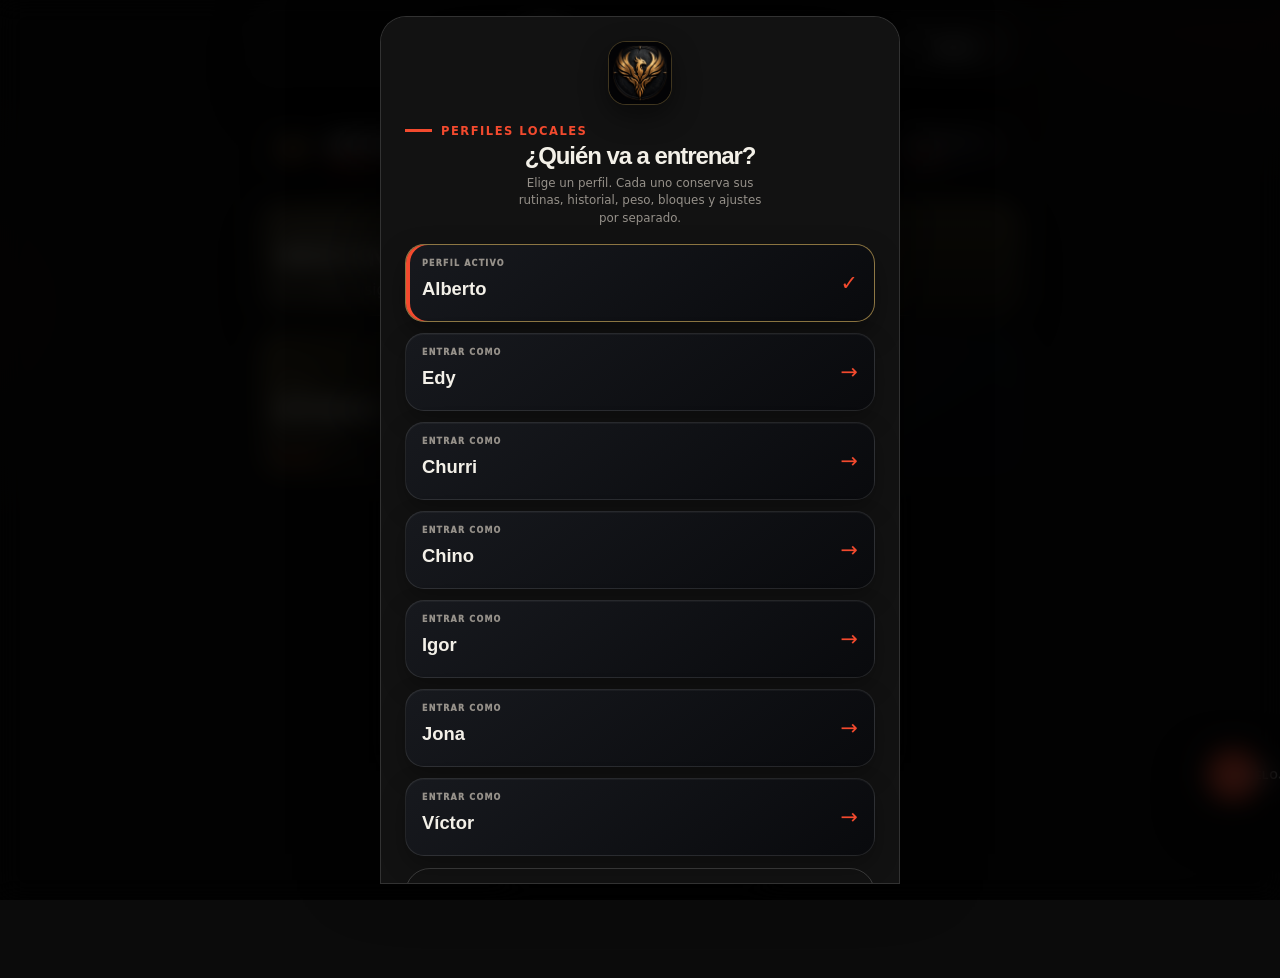
==== commit dbf197cf: "Build 066: reconstrucción visual completa ACX" ====
--- a/index.html
+++ b/index.html
@@ -2,16 +2,16 @@
 <html lang="es">
 <head>
   <meta charset="utf-8">
-  <meta name="phx-build" content="065">
+  <meta name="phx-build" content="066">
   <meta name="viewport" content="width=device-width,initial-scale=1,viewport-fit=cover">
   <meta name="theme-color" content="#151515">
   <meta http-equiv="Content-Security-Policy" content="default-src 'self'; base-uri 'none'; object-src 'none'; frame-src 'none'; form-action 'self'; connect-src 'self'; img-src 'self' data: blob:; media-src 'self' data: blob:; font-src 'self' data:; style-src 'self' 'unsafe-inline'; script-src 'self' 'unsafe-inline'">
-  <title>GymTracker Phoenix 11 Alpha · Build 065 ACX</title>
+  <title>GymTracker ACX · Build 066</title>
   <script>
     // Build 064 bootstrap: home routine peek and refined weight orbit.
     document.documentElement.dataset.phxMaterial="acx";
     document.documentElement.dataset.material="acx";
-    document.documentElement.dataset.phxBuild="065";
+    document.documentElement.dataset.phxBuild="066";
     try{
       const activeProfile=localStorage.getItem("gymtracker_phoenix_active_profile_v1")||"alberto";
       const key=activeProfile==="alberto"?"gymtracker_phoenix_v8":`gymtracker_phoenix_v8_profile_${activeProfile}`;
@@ -28,7 +28,7 @@
   <link rel="apple-touch-icon" sizes="180x180" href="apple-touch-icon.png?v=064">
   <link rel="stylesheet" href="styles.css?v=064">
   <link rel="stylesheet" href="themes/semantic-bridge.css?v=064">
-  <link rel="stylesheet" href="themes/acx/acx.css?v=065" data-phx-acx-bootstrap>
+  <link rel="stylesheet" href="themes/acx/acx.css?v=066" data-phx-acx-bootstrap>
 </head>
 <body>
   <section id="splash" class="splash">
--- a/themes/acx/acx.css
+++ b/themes/acx/acx.css
@@ -1,42 +1,40 @@
-:root[data-phx-material="acx"]{
-  --acx-coal:#151515;--acx-coal-2:#20201e;--acx-ink:#252421;--acx-bone:#f2f0ea;--acx-paper:#e7e2d8;
-  --acx-rust:#d94f24;--acx-rust-dark:#a93b1c;--acx-sand:#c9bca8;--acx-muted:#8e887f;--acx-good:#728369;
-  --bg:var(--acx-coal);--panel:var(--acx-coal-2);--text:var(--acx-bone);--muted:var(--acx-sand);
-  --gold:var(--acx-rust);--accent:var(--acx-rust);--line:rgba(242,240,234,.14);
-  color-scheme:dark;font-family:Montserrat,"Arial Narrow","Helvetica Neue",Arial,sans-serif;
-}
-html[data-phx-material="acx"],html[data-phx-material="acx"] body{background:var(--acx-coal)!important;color:var(--acx-bone)!important}
-html[data-phx-material="acx"] body{background-image:radial-gradient(circle at 20% 0,rgba(217,79,36,.11),transparent 34%),linear-gradient(135deg,rgba(255,255,255,.018) 25%,transparent 25%,transparent 50%,rgba(255,255,255,.018) 50%,rgba(255,255,255,.018) 75%,transparent 75%)!important;background-size:auto,22px 22px!important}
-html[data-phx-material="acx"] *{scrollbar-color:var(--acx-rust) var(--acx-coal-2)}
-html[data-phx-material="acx"] h1,html[data-phx-material="acx"] h2,html[data-phx-material="acx"] h3,html[data-phx-material="acx"] b,html[data-phx-material="acx"] strong{font-family:Montserrat,"Arial Black","Helvetica Neue",Arial,sans-serif;letter-spacing:-.025em}
-html[data-phx-material="acx"] .topbar{background:rgba(21,21,21,.94)!important;border-bottom:1px solid rgba(217,79,36,.55)!important;box-shadow:0 14px 35px rgba(0,0,0,.34)!important;backdrop-filter:blur(16px)}
-html[data-phx-material="acx"] .topbar-brand__copy strong,html[data-phx-material="acx"] .home-brand__name{color:var(--acx-bone)!important;font-weight:900!important;letter-spacing:-.055em!important}
-html[data-phx-material="acx"] .topbar-brand__copy span,html[data-phx-material="acx"] .home-brand__sub,html[data-phx-material="acx"] .eyebrow{color:var(--acx-rust)!important;letter-spacing:.16em!important;font-weight:800!important}
-html[data-phx-material="acx"] .build-stamp,html[data-phx-material="acx"] mark{background:var(--acx-rust)!important;color:#fff!important;border:0!important;border-radius:999px!important}
-html[data-phx-material="acx"] .card,html[data-phx-material="acx"] .forged,html[data-phx-material="acx"] .settings-section,html[data-phx-material="acx"] .data-v2__card,html[data-phx-material="acx"] .quality-state-card,html[data-phx-material="acx"] .apex-core__card{background:linear-gradient(155deg,rgba(45,44,41,.98),rgba(27,27,26,.98))!important;border:1px solid rgba(242,240,234,.12)!important;border-radius:20px!important;box-shadow:0 18px 45px rgba(0,0,0,.26)!important}
-html[data-phx-material="acx"] .card::before,html[data-phx-material="acx"] .settings-section::before{background:var(--acx-rust)!important}
-html[data-phx-material="acx"] button,html[data-phx-material="acx"] .phx-button{font-family:Montserrat,"Arial Black",Arial,sans-serif;font-weight:800!important;letter-spacing:.02em}
-html[data-phx-material="acx"] button.king,html[data-phx-material="acx"] .primary,html[data-phx-material="acx"] .phx-button--primary{background:var(--acx-rust)!important;color:#fff!important;border:1px solid var(--acx-rust)!important;border-radius:13px!important;box-shadow:0 8px 24px rgba(217,79,36,.24)!important;text-transform:uppercase}
-html[data-phx-material="acx"] button.king:hover,html[data-phx-material="acx"] .primary:hover,html[data-phx-material="acx"] .phx-button--primary:hover{background:#ef6035!important;transform:translateY(-1px)}
-html[data-phx-material="acx"] button.secondary,html[data-phx-material="acx"] .phx-button--secondary{background:transparent!important;color:var(--acx-bone)!important;border:1px solid rgba(242,240,234,.24)!important;border-radius:13px!important}
-html[data-phx-material="acx"] input,html[data-phx-material="acx"] select,html[data-phx-material="acx"] textarea{background:#11110f!important;color:var(--acx-bone)!important;border:1px solid rgba(242,240,234,.2)!important;border-radius:12px!important;caret-color:var(--acx-rust)}
-html[data-phx-material="acx"] input:focus,html[data-phx-material="acx"] select:focus,html[data-phx-material="acx"] textarea:focus{outline:2px solid rgba(217,79,36,.45)!important;border-color:var(--acx-rust)!important}
-html[data-phx-material="acx"] .nav button.active,html[data-phx-material="acx"] nav button.active,html[data-phx-material="acx"] .tab.active{color:var(--acx-rust)!important;border-color:var(--acx-rust)!important}
-html[data-phx-material="acx"] .quick-timer-button{background:var(--acx-rust)!important;color:#fff!important;border:3px solid var(--acx-coal)!important;box-shadow:0 12px 34px rgba(217,79,36,.4)!important}
-html[data-phx-material="acx"] .phx-timer,html[data-phx-material="acx"] .timer-modal__dial,html[data-phx-material="acx"] .rest-timer__dial,html[data-phx-material="acx"] .apex-core__timer-ring{background:radial-gradient(circle,#1c1b19 0 54%,transparent 55%),conic-gradient(var(--acx-rust) var(--progress,68%),rgba(242,240,234,.12) 0)!important;border-color:rgba(217,79,36,.65)!important;box-shadow:inset 0 0 0 8px #151515,0 0 0 1px rgba(242,240,234,.16),0 18px 45px rgba(0,0,0,.45)!important}
-html[data-phx-material="acx"] .phx-timer strong,html[data-phx-material="acx"] .timer-value,html[data-phx-material="acx"] .rest-timer__time{color:var(--acx-bone)!important;font-variant-numeric:tabular-nums;font-weight:900!important}
-html[data-phx-material="acx"] .progress-fill,html[data-phx-material="acx"] progress::-webkit-progress-value{background:var(--acx-rust)!important}
-html[data-phx-material="acx"] .material-option.acx{border-color:rgba(217,79,36,.72)!important;background:linear-gradient(140deg,#191918,#292724)!important}
-html[data-phx-material="acx"] .material-option.acx .material-swatch i:nth-child(1){background:#151515!important}
-html[data-phx-material="acx"] .material-option.acx .material-swatch i:nth-child(2){background:#f2f0ea!important}
-html[data-phx-material="acx"] .material-option.acx .material-swatch i:nth-child(3){background:#d94f24!important}
-html[data-phx-material="acx"] .material-option.active{box-shadow:0 0 0 2px var(--acx-rust)!important}
-html[data-phx-material="acx"] .splash{background:var(--acx-coal)!important}
-html[data-phx-material="acx"] .splash-card{border-left:6px solid var(--acx-rust)!important;background:var(--acx-bone)!important;color:var(--acx-coal)!important}
-html[data-phx-material="acx"] .splash-card h1 span:first-child{color:var(--acx-coal)!important}
-html[data-phx-material="acx"] .splash-card h1 span:last-child,html[data-phx-material="acx"] .splash-card .sub{color:var(--acx-rust)!important}
-html[data-phx-material="acx"] .toast{background:var(--acx-bone)!important;color:var(--acx-coal)!important;border-left:5px solid var(--acx-rust)!important}
-html[data-phx-material="acx"] .status-success,html[data-phx-material="acx"] .done{color:var(--acx-good)!important}
-html[data-phx-material="acx"] .home-brand__mark img,html[data-phx-material="acx"] .topbar-brand img{filter:sepia(1) saturate(3.1) hue-rotate(330deg) brightness(.98)!important}
-@media(max-width:600px){html[data-phx-material="acx"] .card,html[data-phx-material="acx"] .settings-section{border-radius:16px!important}html[data-phx-material="acx"] h1{line-height:.94!important}html[data-phx-material="acx"] button{min-height:46px}}
-@media(prefers-reduced-motion:reduce){html[data-phx-material="acx"] *,html[data-phx-material="acx"] *::before,html[data-phx-material="acx"] *::after{animation-duration:.01ms!important;transition-duration:.01ms!important}}
+:root[data-phx-material="acx"]{--coal:#0b0b0b;--coal2:#121212;--coal3:#1a1918;--cream:#f3f0e8;--coral:#f34a2e;--peach:#f4d2c8;--white:#fff;--gray:#96918a;--line:#ffffff20;--ink:#f3f0e8;--radius:18px;--shadow:0 24px 60px #0008;--bg:var(--coal);--panel:var(--coal2);--panel2:var(--coal3);--mut:var(--gray);--gold:var(--coral);--gold2:var(--coral);--orange:var(--coral);--red:#ff6f61;color-scheme:dark;font-family:"DM Sans",Inter,system-ui,-apple-system,"Segoe UI",sans-serif}
+html[data-phx-material="acx"],html[data-phx-material="acx"] body{margin:0;min-height:100%;background:var(--coal)!important;color:var(--cream)!important}
+html[data-phx-material="acx"] body{background-image:radial-gradient(700px 430px at 100% -10%,#f34a2e18,transparent 64%),radial-gradient(560px 380px at -10% 34%,#f34a2e0d,transparent 62%)!important;background-attachment:fixed!important}
+html[data-phx-material="acx"] *{box-sizing:border-box;scrollbar-color:var(--coral) #171717}
+html[data-phx-material="acx"] h1,html[data-phx-material="acx"] h2,html[data-phx-material="acx"] h3,html[data-phx-material="acx"] h4,html[data-phx-material="acx"] .title,html[data-phx-material="acx"] b,html[data-phx-material="acx"] strong{font-family:Montserrat,"Arial Black","Helvetica Neue",Arial,sans-serif}
+html[data-phx-material="acx"] main{width:min(100% - 24px,760px)!important;max-width:760px!important;margin:auto!important;padding:18px 0 112px!important}
+html[data-phx-material="acx"] .screen{animation:acxEnter .28s ease both}@keyframes acxEnter{from{opacity:0;transform:translateY(10px)}to{opacity:1;transform:none}}
+html[data-phx-material="acx"] .topbar{position:sticky!important;z-index:70!important;top:10px!important;width:min(100% - 20px,760px)!important;min-height:62px!important;margin:10px auto 18px!important;padding:8px 10px!important;border:1px solid #ffffff22!important;border-radius:18px!important;background:#121212ed!important;color:#fff!important;box-shadow:0 18px 45px #0008!important;backdrop-filter:blur(18px)!important}
+html[data-phx-material="acx"] .topbar-brand{gap:10px!important}html[data-phx-material="acx"] .topbar-brand img{width:40px!important;height:40px!important;padding:7px!important;border-radius:12px!important;background:var(--coral)!important;object-fit:contain!important;filter:grayscale(1) brightness(0) invert(1)!important}
+html[data-phx-material="acx"] .topbar-brand__copy strong{color:#fff!important;font-size:.78rem!important;font-weight:900!important;letter-spacing:.04em!important}html[data-phx-material="acx"] .topbar-brand__copy span{color:#ffffff94!important;font-size:.64rem!important;letter-spacing:.12em!important}
+html[data-phx-material="acx"] .build-stamp{padding:2px 6px!important;border:0!important;border-radius:99px!important;background:var(--coral)!important;color:#fff!important}
+html[data-phx-material="acx"] .dest-button,html[data-phx-material="acx"] .profile-button{min-height:42px!important;padding:8px 11px!important;border:1px solid #ffffff26!important;border-radius:999px!important;background:#ffffff0c!important;color:#fff!important;box-shadow:none!important}html[data-phx-material="acx"] .profile-button span{color:#ffffff82!important}
+html[data-phx-material="acx"] .eyebrow{display:inline-flex!important;align-items:center!important;gap:9px!important;color:var(--coral)!important;font-size:.72rem!important;font-weight:900!important;letter-spacing:.13em!important;text-transform:uppercase!important}html[data-phx-material="acx"] .eyebrow::before{content:"";width:27px;height:3px;background:currentColor}
+html[data-phx-material="acx"] .title{margin:14px 0 18px!important;color:var(--cream)!important;font-size:clamp(3rem,15vw,6.2rem)!important;font-weight:900!important;line-height:.87!important;letter-spacing:-.075em!important}html[data-phx-material="acx"] h2{letter-spacing:-.045em!important;line-height:.96!important}
+html[data-phx-material="acx"] .muted,html[data-phx-material="acx"] small{color:var(--gray)!important}html[data-phx-material="acx"] .home-brand__name{color:#fff!important;font-weight:900!important;letter-spacing:-.045em!important}html[data-phx-material="acx"] .home-brand__sub,html[data-phx-material="acx"] .data-v2__brand b{color:var(--coral)!important;letter-spacing:.12em!important}
+html[data-phx-material="acx"] .card,html[data-phx-material="acx"] .settings-section,html[data-phx-material="acx"] .list-item,html[data-phx-material="acx"] .exercise-card,html[data-phx-material="acx"] .data-v2__card,html[data-phx-material="acx"] .quality-state-card,html[data-phx-material="acx"] .quality-intensity,html[data-phx-material="acx"] .apex-core__card,html[data-phx-material="acx"] .series-box,html[data-phx-material="acx"] .control-box{position:relative!important;overflow:hidden!important;border:1px solid #ffffff20!important;border-radius:var(--radius)!important;background:#171716!important;color:var(--cream)!important;box-shadow:none!important;transform:none!important;text-align:left!important}
+html[data-phx-material="acx"] .card{padding:22px!important;margin-bottom:14px!important}html[data-phx-material="acx"] .card::before,html[data-phx-material="acx"] .forged::before,html[data-phx-material="acx"] .settings-section::before{display:none!important;content:none!important;animation:none!important}
+html[data-phx-material="acx"] .home-today-card{min-height:330px!important;padding:28px 24px!important;border:1px solid #ffffff1f!important;border-left:8px solid var(--coral)!important;background:linear-gradient(135deg,#191919,#101010)!important;display:flex!important;flex-direction:column!important;justify-content:center!important}html[data-phx-material="acx"] .home-today-card::after{content:"CUMPLE";position:absolute;right:-16px;bottom:-22px;color:#ffffff07;font:900 6rem/1 Montserrat,"Arial Black",sans-serif;letter-spacing:-.08em;pointer-events:none}
+html[data-phx-material="acx"] .home-summary{justify-content:flex-start!important;color:var(--gray)!important}html[data-phx-material="acx"] .home-summary .estimated-time{color:var(--coral)!important}html[data-phx-material="acx"] .meta{justify-content:flex-start!important}
+html[data-phx-material="acx"] .meta span,html[data-phx-material="acx"] .badge,html[data-phx-material="acx"] .exercise-badges span{padding:7px 10px!important;border:1px solid #ffffff1f!important;border-radius:999px!important;background:#ffffff08!important;color:#c8c3bb!important;font-size:.68rem!important;font-weight:800!important;text-transform:uppercase!important}
+html[data-phx-material="acx"] button{font-family:"DM Sans",Inter,system-ui,sans-serif;touch-action:manipulation}
+html[data-phx-material="acx"] .king,html[data-phx-material="acx"] .data-king,html[data-phx-material="acx"] .primary,html[data-phx-material="acx"] .phx-button--primary,html[data-phx-material="acx"] .exercise-card button{min-height:52px!important;padding:12px 18px!important;border:1px solid var(--coral)!important;border-radius:999px!important;background:var(--coral)!important;color:#fff!important;font-size:1rem!important;font-weight:900!important;letter-spacing:0!important;box-shadow:none!important;transform:none!important}
+html[data-phx-material="acx"] .two-actions .king,html[data-phx-material="acx"] .two-actions .data-king{min-height:104px!important;border-radius:18px!important;font:900 clamp(1.45rem,7vw,2.7rem)/.95 Montserrat,"Arial Black",sans-serif!important}html[data-phx-material="acx"] .two-actions .data-king{border-color:var(--cream)!important;background:var(--cream)!important;color:#121212!important}html[data-phx-material="acx"] .king:hover,html[data-phx-material="acx"] .primary:hover{background:#ff5a3e!important;transform:translateY(-2px)!important}
+html[data-phx-material="acx"] .secondary,html[data-phx-material="acx"] .phx-button--secondary,html[data-phx-material="acx"] .danger{min-height:50px!important;padding:11px 16px!important;border:1px solid #ffffff2d!important;border-radius:999px!important;background:transparent!important;color:var(--cream)!important;font-weight:800!important;box-shadow:none!important}html[data-phx-material="acx"] .danger{border-color:#ff6f6170!important;color:#ff9187!important}
+html[data-phx-material="acx"] .arrow{min-height:48px!important;border:1px solid #ffffff24!important;border-radius:14px!important;background:#252422!important;color:var(--cream)!important;box-shadow:none!important}
+html[data-phx-material="acx"] .control-panel{gap:8px!important}html[data-phx-material="acx"] .control-box{padding:12px 8px!important}html[data-phx-material="acx"] .control-label{color:var(--gray)!important;font-size:.66rem!important;letter-spacing:.1em!important}html[data-phx-material="acx"] .control-value{color:var(--cream)!important;font-family:Montserrat,"Arial Black",sans-serif!important;font-size:clamp(1.8rem,8vw,3rem)!important}
+html[data-phx-material="acx"] .series-box{min-height:170px!important;padding:20px!important;border-top:4px solid var(--coral)!important;align-items:flex-start!important}html[data-phx-material="acx"] .series-box b{color:var(--cream)!important;font-size:clamp(4rem,20vw,8rem)!important}
+html[data-phx-material="acx"] input,html[data-phx-material="acx"] select,html[data-phx-material="acx"] textarea{border:1px solid #ffffff24!important;border-radius:14px!important;background:#0e0e0e!important;color:var(--cream)!important;box-shadow:none!important}html[data-phx-material="acx"] input:focus,html[data-phx-material="acx"] select:focus,html[data-phx-material="acx"] textarea:focus{outline:2px solid #f34a2e80!important;border-color:var(--coral)!important}
+html[data-phx-material="acx"] .quick-timer-button{right:14px!important;bottom:92px!important;width:66px!important;height:66px!important;border:7px solid #0b0b0b!important;border-radius:50%!important;background:var(--coral)!important;color:#fff!important;box-shadow:0 18px 45px #0009,0 0 0 1px #ffffff28!important}
+html[data-phx-material="acx"] .rest-dial,html[data-phx-material="acx"] .phx-timer,html[data-phx-material="acx"] .apex-core__timer-ring{width:min(64vw,250px)!important;height:min(64vw,250px)!important;margin:22px auto!important;border:12px solid var(--cream)!important;outline:1px dashed #f34a2e99!important;outline-offset:13px!important;border-radius:50%!important;background:var(--coral)!important;color:#fff!important;box-shadow:0 24px 60px #0009!important;transform:none!important}html[data-phx-material="acx"] .rest-dial::before{content:"CUMPLE";color:#ffffffae;font:800 .64rem Montserrat,sans-serif;letter-spacing:.18em}html[data-phx-material="acx"] .rest-dial .value,html[data-phx-material="acx"] .phx-timer strong{color:#fff!important;font-family:Montserrat,"Arial Black",sans-serif!important;font-variant-numeric:tabular-nums}html[data-phx-material="acx"] .rest-dial button{border:1px solid #ffffff5c!important;border-radius:999px!important;background:#121212!important;color:#fff!important;box-shadow:none!important}
+html[data-phx-material="acx"] .casio{border:0!important;border-radius:24px!important;background:#171716!important;padding:16px!important;box-shadow:none!important}html[data-phx-material="acx"] .lcd{border:8px solid #0b0b0b!important;border-radius:18px!important;background:var(--cream)!important;color:#121212!important}
+html[data-phx-material="acx"] .data-v2__brand{padding:18px!important;border-radius:20px!important;background:#171716!important;border-left:6px solid var(--coral)!important}html[data-phx-material="acx"] .data-v2__plate{background:var(--coral)!important;border-radius:12px!important}html[data-phx-material="acx"] .exercise-card strong,html[data-phx-material="acx"] .list-item strong{color:var(--cream)!important}
+html[data-phx-material="acx"] .library-tabs button{border:1px solid #ffffff22!important;border-radius:999px!important;background:transparent!important;color:#aaa49b!important;box-shadow:none!important}html[data-phx-material="acx"] .library-tabs button.active{border-color:var(--coral)!important;background:var(--coral)!important;color:#fff!important}
+html[data-phx-material="acx"] nav,html[data-phx-material="acx"] .bottom-nav,html[data-phx-material="acx"] .app-nav{border:1px solid #ffffff24!important;border-radius:20px!important;background:#121212ee!important;box-shadow:0 20px 55px #0009!important;backdrop-filter:blur(18px)!important}html[data-phx-material="acx"] nav button.active,html[data-phx-material="acx"] .bottom-nav button.active,html[data-phx-material="acx"] .app-nav button.active{border-radius:14px!important;background:var(--coral)!important;color:#fff!important}
+html[data-phx-material="acx"] .sheet-backdrop{background:#000c!important;backdrop-filter:blur(10px)!important}html[data-phx-material="acx"] .sheet-panel,html[data-phx-material="acx"] [role="dialog"]{border:1px solid #ffffff22!important;border-radius:26px 26px 0 0!important;background:#121212!important;color:var(--cream)!important;box-shadow:0 -30px 80px #000b!important}html[data-phx-material="acx"] .handle{background:#ffffff32!important}
+html[data-phx-material="acx"] .material-option{border:1px solid #ffffff20!important;border-radius:18px!important;background:#171716!important;box-shadow:none!important}html[data-phx-material="acx"] .material-option.acx{border:2px solid var(--coral)!important;background:linear-gradient(135deg,#171716,#24130f)!important}html[data-phx-material="acx"] .material-option.active{box-shadow:0 0 0 3px #f34a2e30!important}html[data-phx-material="acx"] .material-option.acx .material-swatch i:nth-child(1){background:#0b0b0b!important}html[data-phx-material="acx"] .material-option.acx .material-swatch i:nth-child(2){background:#f3f0e8!important}html[data-phx-material="acx"] .material-option.acx .material-swatch i:nth-child(3){background:#f34a2e!important}
+html[data-phx-material="acx"] mark{padding:3px 7px!important;border-radius:99px!important;background:var(--coral)!important;color:#fff!important}html[data-phx-material="acx"] .toast{border:0!important;border-left:6px solid var(--coral)!important;border-radius:12px!important;background:var(--cream)!important;color:#121212!important;box-shadow:var(--shadow)!important}html[data-phx-material="acx"] .next-card{border:1px solid #ffffff24!important;border-left:8px solid var(--coral)!important;border-radius:24px!important;background:#121212!important;box-shadow:0 34px 100px #000c!important}html[data-phx-material="acx"] .next-check{background:var(--coral)!important;color:#fff!important;box-shadow:none!important}html[data-phx-material="acx"] .next-label{color:var(--coral)!important}
+html[data-phx-material="acx"] .splash{background:#0b0b0b!important}html[data-phx-material="acx"] .splash-card{width:min(92vw,520px)!important;padding:34px 26px!important;border:1px solid #ffffff22!important;border-left:10px solid var(--coral)!important;border-radius:24px!important;background:#121212!important;color:#fff!important;box-shadow:0 36px 110px #000d!important;animation:acxEnter .45s ease both!important}html[data-phx-material="acx"] .splash-card h1{color:#fff!important;font-size:clamp(3.2rem,15vw,6.4rem)!important;line-height:.84!important;letter-spacing:-.09em!important}html[data-phx-material="acx"] .splash-card h1 span:last-child,html[data-phx-material="acx"] .splash-card .sub{color:var(--coral)!important}html[data-phx-material="acx"] .splash-card .sub{letter-spacing:.22em!important}html[data-phx-material="acx"] .phoenix-emblem{width:94px!important;margin:0 0 25px!important;filter:none!important;animation:none!important}html[data-phx-material="acx"] .phoenix-emblem img{padding:15px!important;border-radius:20px!important;background:var(--coral)!important;filter:grayscale(1) brightness(0) invert(1)!important}
+@media(max-width:620px){html[data-phx-material="acx"] .topbar{top:6px!important;margin-top:6px!important}html[data-phx-material="acx"] .topbar-brand__copy span,html[data-phx-material="acx"] .build-stamp{display:none!important}html[data-phx-material="acx"] .dest-button{min-width:0!important;padding:7px 10px!important}html[data-phx-material="acx"] .profile-button{max-width:92px!important}html[data-phx-material="acx"] .profile-button span{display:none!important}html[data-phx-material="acx"] .card{padding:20px!important}html[data-phx-material="acx"] .two-actions{gap:10px!important}html[data-phx-material="acx"] .two-actions .king,html[data-phx-material="acx"] .two-actions .data-king{min-height:96px!important}}
+@media(prefers-reduced-motion:reduce){html[data-phx-material="acx"] *,html[data-phx-material="acx"] *::before,html[data-phx-material="acx"] *::after{animation:none!important;transition:none!important;scroll-behavior:auto!important}}
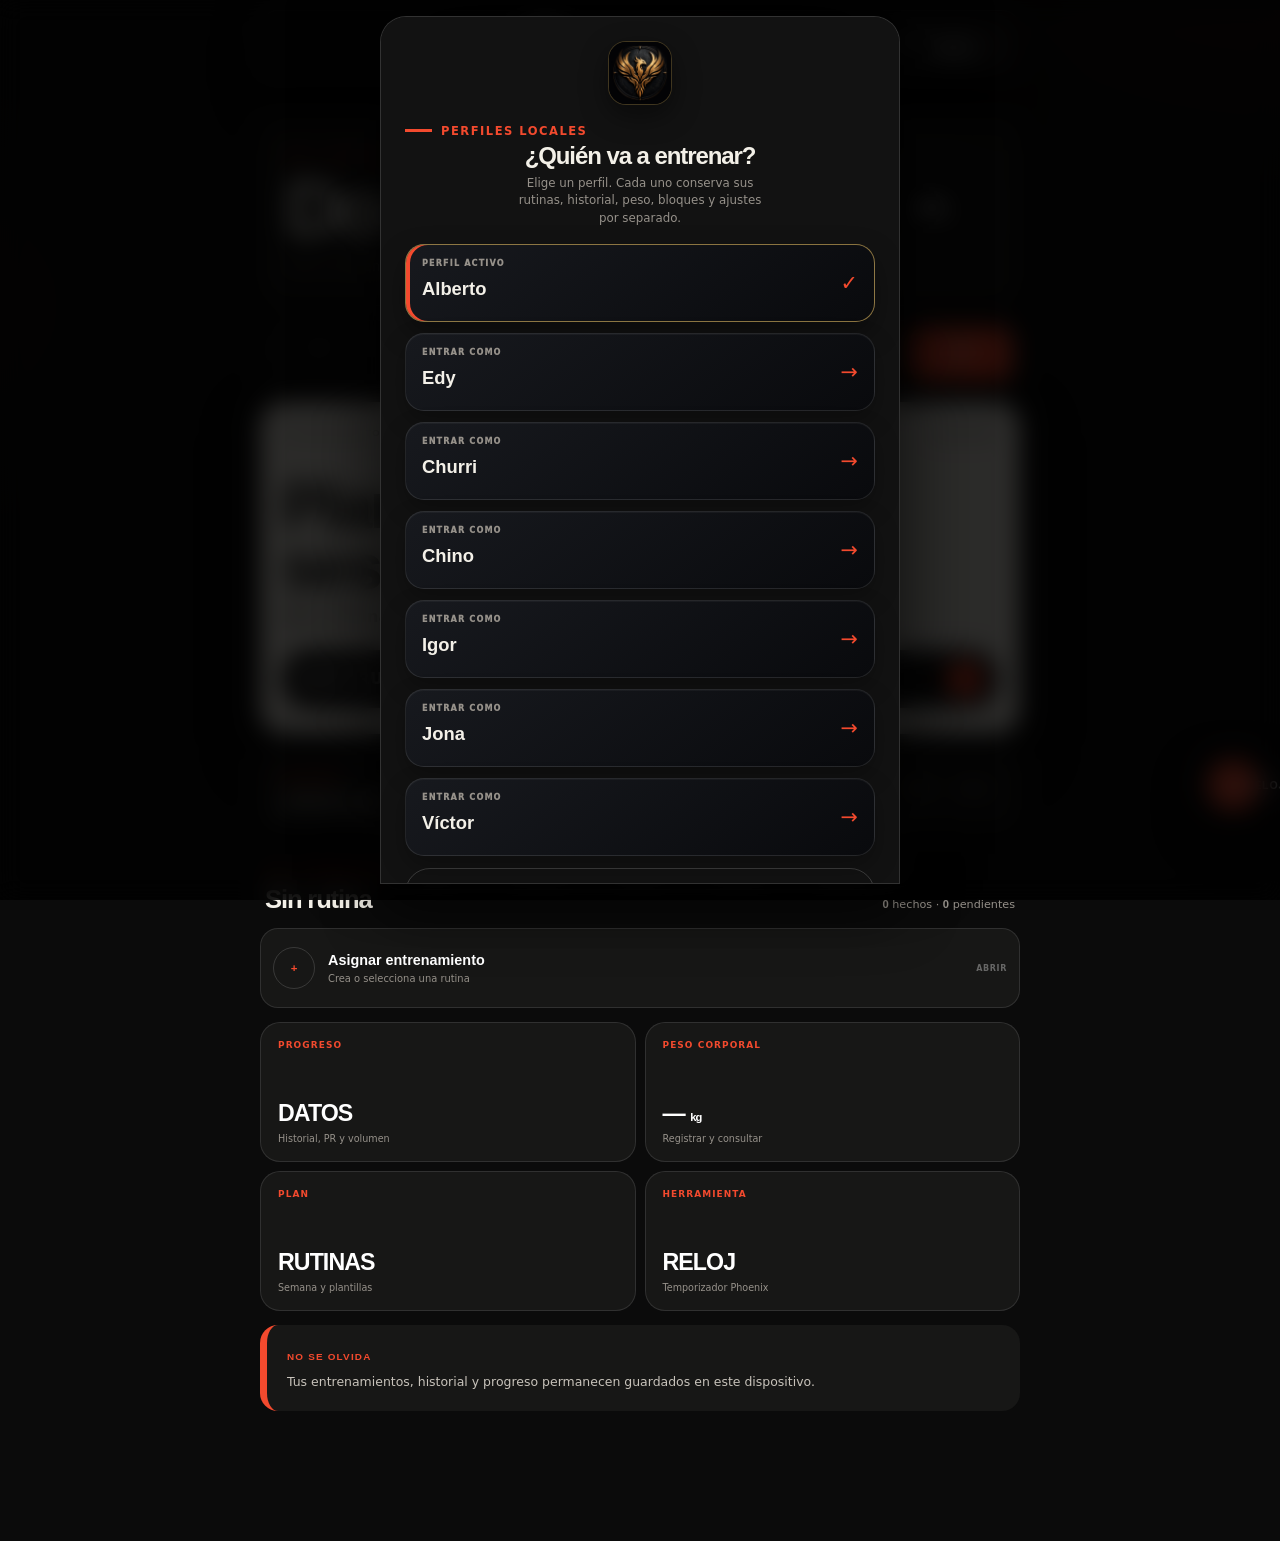
==== commit ff832887: "GymTracker ACX Build 067" ====
--- a/index.html
+++ b/index.html
@@ -2,21 +2,21 @@
 <html lang="es">
 <head>
   <meta charset="utf-8">
-  <meta name="phx-build" content="066">
+  <meta name="phx-build" content="067">
   <meta name="viewport" content="width=device-width,initial-scale=1,viewport-fit=cover">
   <meta name="theme-color" content="#151515">
   <meta http-equiv="Content-Security-Policy" content="default-src 'self'; base-uri 'none'; object-src 'none'; frame-src 'none'; form-action 'self'; connect-src 'self'; img-src 'self' data: blob:; media-src 'self' data: blob:; font-src 'self' data:; style-src 'self' 'unsafe-inline'; script-src 'self' 'unsafe-inline'">
-  <title>GymTracker ACX · Build 066</title>
+  <title>GymTracker ACX · Build 067</title>
   <script>
     // Build 064 bootstrap: home routine peek and refined weight orbit.
     document.documentElement.dataset.phxMaterial="acx";
     document.documentElement.dataset.material="acx";
-    document.documentElement.dataset.phxBuild="066";
+    document.documentElement.dataset.phxBuild="067";
     try{
       const activeProfile=localStorage.getItem("gymtracker_phoenix_active_profile_v1")||"alberto";
       const key=activeProfile==="alberto"?"gymtracker_phoenix_v8":`gymtracker_phoenix_v8_profile_${activeProfile}`;
       const data=JSON.parse(localStorage.getItem(key)||"null");
-      if(data?.settings?.uiMaterial==="foundry"){
+      if(data?.settings){
         data.settings.uiMaterial="acx";
         localStorage.setItem(key,JSON.stringify(data));
       }
@@ -28,7 +28,7 @@
   <link rel="apple-touch-icon" sizes="180x180" href="apple-touch-icon.png?v=064">
   <link rel="stylesheet" href="styles.css?v=064">
   <link rel="stylesheet" href="themes/semantic-bridge.css?v=064">
-  <link rel="stylesheet" href="themes/acx/acx.css?v=066" data-phx-acx-bootstrap>
+  <link rel="stylesheet" href="themes/acx/acx.css?v=067" data-phx-acx-bootstrap>
 </head>
 <body>
   <section id="splash" class="splash">
@@ -101,6 +101,14 @@
     <section id="library" class="screen" aria-hidden="true"></section>
     <section id="forgeLab" class="screen" aria-hidden="true"></section>
   </main>
+
+  <nav class="acx-app-dock" aria-label="Navegación principal">
+    <button type="button" onclick="App.renderHome()"><b>⌂</b><span>Hoy</span></button>
+    <button type="button" onclick="App.active?App.resumeWorkout():App.renderRoutines()"><b>▶</b><span>Entreno</span></button>
+    <button type="button" onclick="App.renderData()"><b>↗</b><span>Datos</span></button>
+    <button type="button" onclick="App.renderRoutines()"><b>≡</b><span>Rutinas</span></button>
+    <button type="button" onclick="App.renderSettings()"><b>⚙</b><span>Ajustes</span></button>
+  </nav>
 
 
   <div id="quickTimerSheet" class="sheet" aria-hidden="true">
--- a/themes/acx/acx.css
+++ b/themes/acx/acx.css
@@ -38,3 +38,59 @@
 html[data-phx-material="acx"] .splash{background:#0b0b0b!important}html[data-phx-material="acx"] .splash-card{width:min(92vw,520px)!important;padding:34px 26px!important;border:1px solid #ffffff22!important;border-left:10px solid var(--coral)!important;border-radius:24px!important;background:#121212!important;color:#fff!important;box-shadow:0 36px 110px #000d!important;animation:acxEnter .45s ease both!important}html[data-phx-material="acx"] .splash-card h1{color:#fff!important;font-size:clamp(3.2rem,15vw,6.4rem)!important;line-height:.84!important;letter-spacing:-.09em!important}html[data-phx-material="acx"] .splash-card h1 span:last-child,html[data-phx-material="acx"] .splash-card .sub{color:var(--coral)!important}html[data-phx-material="acx"] .splash-card .sub{letter-spacing:.22em!important}html[data-phx-material="acx"] .phoenix-emblem{width:94px!important;margin:0 0 25px!important;filter:none!important;animation:none!important}html[data-phx-material="acx"] .phoenix-emblem img{padding:15px!important;border-radius:20px!important;background:var(--coral)!important;filter:grayscale(1) brightness(0) invert(1)!important}
 @media(max-width:620px){html[data-phx-material="acx"] .topbar{top:6px!important;margin-top:6px!important}html[data-phx-material="acx"] .topbar-brand__copy span,html[data-phx-material="acx"] .build-stamp{display:none!important}html[data-phx-material="acx"] .dest-button{min-width:0!important;padding:7px 10px!important}html[data-phx-material="acx"] .profile-button{max-width:92px!important}html[data-phx-material="acx"] .profile-button span{display:none!important}html[data-phx-material="acx"] .card{padding:20px!important}html[data-phx-material="acx"] .two-actions{gap:10px!important}html[data-phx-material="acx"] .two-actions .king,html[data-phx-material="acx"] .two-actions .data-king{min-height:96px!important}}
 @media(prefers-reduced-motion:reduce){html[data-phx-material="acx"] *,html[data-phx-material="acx"] *::before,html[data-phx-material="acx"] *::after{animation:none!important;transition:none!important;scroll-behavior:auto!important}}
+
+/* ACX Routine Tracker application shell */
+.acx-app-dock{display:none}
+html[data-phx-material="acx"] .acx-app-dock{position:fixed;z-index:80;left:50%;bottom:max(10px,env(safe-area-inset-bottom));display:flex;width:min(calc(100% - 20px),520px);justify-content:space-around;gap:3px;padding:7px;border:1px solid #ffffff24;border-radius:20px;background:#121212f2;box-shadow:0 20px 55px #000a;backdrop-filter:blur(18px);transform:translateX(-50%)}
+html[data-phx-material="acx"] .acx-app-dock button{min-width:52px;height:50px;padding:5px 7px;border:0;border-radius:14px;background:transparent;color:#ffffff91;display:grid;place-items:center;gap:1px}
+html[data-phx-material="acx"] .acx-app-dock button:active,html[data-phx-material="acx"] .acx-app-dock button:hover{background:var(--coral);color:#fff}
+html[data-phx-material="acx"] .acx-app-dock b{font-size:1rem;line-height:1}html[data-phx-material="acx"] .acx-app-dock span{font-size:.58rem;font-weight:800}
+html[data-phx-material="acx"] .quick-timer-button{bottom:82px!important}
+html[data-phx-material="acx"] .acx-routine-app{display:grid;gap:14px;padding-bottom:18px}
+html[data-phx-material="acx"] .acx-kicker{color:var(--coral);font:900 .66rem/1 Montserrat,"Arial Black",sans-serif;letter-spacing:.14em;text-transform:uppercase}
+html[data-phx-material="acx"] .acx-today-head{min-height:190px;display:grid;grid-template-columns:minmax(0,1fr) 116px;gap:14px;align-items:center;padding:24px;border:1px solid #ffffff1f;border-radius:24px;background:#171716}
+html[data-phx-material="acx"] .acx-today-head h1{margin:10px 0 4px;text-transform:capitalize;font:900 clamp(2.8rem,13vw,5rem)/.88 Montserrat,"Arial Black",sans-serif;letter-spacing:-.07em}
+html[data-phx-material="acx"] .acx-today-head p{margin:12px 0 0;color:var(--gray);font-size:.85rem;line-height:1.45}
+html[data-phx-material="acx"] .acx-progress-orbit{width:108px;height:108px;border:0;border-radius:50%;background:conic-gradient(var(--coral) var(--acx-progress),#ffffff16 0);position:relative;display:grid;place-content:center;color:#fff}
+html[data-phx-material="acx"] .acx-progress-orbit::before{content:"";position:absolute;inset:8px;border-radius:50%;background:#121212}
+html[data-phx-material="acx"] .acx-progress-orbit strong,html[data-phx-material="acx"] .acx-progress-orbit small{position:relative;z-index:1;text-align:center}.acx-progress-orbit strong{font-size:1.35rem}.acx-progress-orbit small{font-size:.48rem;letter-spacing:.1em}
+html[data-phx-material="acx"] .acx-week-strip{position:static!important;width:100%!important;display:grid!important;grid-template-columns:repeat(7,1fr);gap:4px;padding:6px!important;border:1px solid #ffffff1c!important;border-radius:18px!important;background:#121212!important;box-shadow:none!important;transform:none!important;backdrop-filter:none!important}
+html[data-phx-material="acx"] .acx-week-strip button{min-width:0;min-height:54px;padding:7px 2px;border:0;border-radius:12px;background:transparent;color:#ffffff6f;display:grid;place-content:center;gap:4px}
+html[data-phx-material="acx"] .acx-week-strip button.active{background:var(--coral)!important;color:#fff!important}html[data-phx-material="acx"] .acx-week-strip b{font-size:.6rem}html[data-phx-material="acx"] .acx-week-strip span{font-size:.46rem}
+html[data-phx-material="acx"] .acx-next-block{padding:26px 22px;border-radius:24px;background:var(--cream);color:#171716;box-shadow:0 22px 55px #0008}
+html[data-phx-material="acx"] .acx-next-block.is-live{background:var(--coral);color:#fff}
+html[data-phx-material="acx"] .acx-block-label{display:flex;justify-content:space-between;gap:12px;font:900 .62rem/1 Montserrat,"Arial Black",sans-serif;letter-spacing:.1em}
+html[data-phx-material="acx"] .acx-block-label span{opacity:.66}html[data-phx-material="acx"] .acx-next-block h2{margin:38px 0 8px;font:900 clamp(2rem,9vw,4rem)/.92 Montserrat,"Arial Black",sans-serif;letter-spacing:-.06em}
+html[data-phx-material="acx"] .acx-next-block p{margin:0;opacity:.72;font-weight:700}
+html[data-phx-material="acx"] .acx-main-action{width:100%;min-height:58px;margin-top:24px;padding:10px 15px;border:0;border-radius:999px;background:#121212;color:#fff;display:flex;justify-content:space-between;align-items:center;font-weight:900}
+html[data-phx-material="acx"] .acx-main-action b{width:38px;height:38px;border-radius:50%;display:grid;place-items:center;background:var(--coral);color:#fff}
+html[data-phx-material="acx"] .is-live .acx-main-action{background:#fff;color:#121212}html[data-phx-material="acx"] .is-live .acx-main-action b{background:#121212}
+html[data-phx-material="acx"] .acx-environment{display:grid;grid-template-columns:1fr auto;gap:12px;align-items:center;padding:18px;border:1px solid #ffffff1c;border-radius:20px;background:#171716}
+html[data-phx-material="acx"] .acx-environment h3{margin:7px 0 0;font-size:1rem}html[data-phx-material="acx"] .acx-environment>div:last-child{display:flex;gap:5px}
+html[data-phx-material="acx"] .acx-environment button{min-height:42px;padding:8px 10px;border:1px solid #ffffff22;border-radius:999px;background:transparent;color:#aaa49b;font-size:.58rem;font-weight:900}
+html[data-phx-material="acx"] .acx-environment button.active{border-color:var(--coral);background:var(--coral);color:#fff}
+html[data-phx-material="acx"] .acx-list-head{display:flex;justify-content:space-between;align-items:end;gap:15px;padding:17px 5px 3px}html[data-phx-material="acx"] .acx-list-head h2{margin:7px 0 0;font-size:1.6rem}html[data-phx-material="acx"] .acx-list-head p{margin:0;color:var(--gray);font-size:.7rem;white-space:nowrap}
+html[data-phx-material="acx"] .acx-workout-list{display:grid;gap:8px}
+html[data-phx-material="acx"] .acx-workout-row{width:100%;min-height:80px;padding:12px;border:1px solid #ffffff1c;border-radius:18px;background:#171716;color:#fff;display:grid;grid-template-columns:44px minmax(0,1fr) auto;gap:11px;align-items:center;text-align:left}
+html[data-phx-material="acx"] .acx-workout-row__state{width:42px;height:42px;border:1px solid #ffffff25;border-radius:50%;display:grid;place-items:center;color:var(--coral);font:900 .72rem Montserrat,sans-serif}
+html[data-phx-material="acx"] .acx-workout-row__copy{min-width:0}html[data-phx-material="acx"] .acx-workout-row__copy b{display:block;white-space:nowrap;overflow:hidden;text-overflow:ellipsis;font-size:.9rem}html[data-phx-material="acx"] .acx-workout-row__copy small{display:block;margin-top:5px;font-size:.62rem}
+html[data-phx-material="acx"] .acx-workout-row em{font-size:.5rem;font-style:normal;font-weight:900;letter-spacing:.08em;color:#ffffff58}
+html[data-phx-material="acx"] .acx-workout-row.is-current{border-color:var(--coral);box-shadow:inset 4px 0 0 var(--coral)}html[data-phx-material="acx"] .acx-workout-row.is-current em{color:var(--coral)}
+html[data-phx-material="acx"] .acx-workout-row.is-done{opacity:.48}html[data-phx-material="acx"] .acx-workout-row.is-done .acx-workout-row__state{background:var(--coral);color:#fff;border-color:var(--coral)}
+html[data-phx-material="acx"] .acx-dashboard-grid{display:grid;grid-template-columns:1fr 1fr;gap:9px}
+html[data-phx-material="acx"] .acx-dashboard-grid button{min-height:140px;padding:17px;border:1px solid #ffffff1c;border-radius:20px;background:#171716;color:#fff;display:flex;flex-direction:column;align-items:flex-start;text-align:left}
+html[data-phx-material="acx"] .acx-dashboard-grid span{color:var(--coral);font-size:.56rem;font-weight:900;letter-spacing:.12em}html[data-phx-material="acx"] .acx-dashboard-grid strong{margin:auto 0 6px;font-size:1.45rem;letter-spacing:-.04em}html[data-phx-material="acx"] .acx-dashboard-grid strong i{font-size:.7rem;font-style:normal}html[data-phx-material="acx"] .acx-dashboard-grid small{font-size:.6rem}
+html[data-phx-material="acx"] .acx-continuity-note{padding:20px;border-left:7px solid var(--coral);border-radius:18px;background:#171716}html[data-phx-material="acx"] .acx-continuity-note span{color:var(--coral);font:.62rem Montserrat,sans-serif;font-weight:900;letter-spacing:.12em}html[data-phx-material="acx"] .acx-continuity-note p{margin:9px 0 0;color:#c8c3bb;font-size:.78rem;line-height:1.45}
+
+/* Entrenamiento ACX: conserva los controles, cambia la composición */
+html[data-phx-material="acx"] .gym-complete-screen{gap:12px!important;justify-content:flex-start!important}
+html[data-phx-material="acx"] .gym-status-strip{padding:16px!important;border:1px solid #ffffff1c!important;border-radius:18px!important;background:#171716!important;box-shadow:none!important}
+html[data-phx-material="acx"] .gym-status-strip__progress i{background:var(--coral)!important}
+html[data-phx-material="acx"] .exercise-stage{padding:22px!important;border:1px solid #ffffff1c!important;border-left:7px solid var(--coral)!important;border-radius:22px!important;background:#171716!important;box-shadow:none!important}
+html[data-phx-material="acx"] .exercise-stage__index{color:var(--coral)!important}html[data-phx-material="acx"] .exercise-stage__copy h1{font-size:clamp(2rem,10vw,4.4rem)!important;line-height:.9!important;letter-spacing:-.06em!important}
+html[data-phx-material="acx"] .exercise-stage__progress span.current{background:var(--coral)!important;color:#fff!important;border-color:var(--coral)!important}html[data-phx-material="acx"] .exercise-stage__progress span.done{background:#ffffff14!important;color:#ffffff65!important}
+html[data-phx-material="acx"] .gym-target-card,html[data-phx-material="acx"] .gym-context-card{border:1px solid #ffffff1c!important;border-radius:20px!important;background:#171716!important;box-shadow:none!important}
+html[data-phx-material="acx"] .gym-target-grid>div{border:0!important;background:#0f0f0f!important}html[data-phx-material="acx"] .gym-target-grid strong{color:var(--cream)!important}
+html[data-phx-material="acx"] .gym-primary-action{border:0!important;border-radius:999px!important;background:var(--coral)!important;color:#fff!important;box-shadow:none!important}html[data-phx-material="acx"] .gym-primary-action b{background:#fff!important;color:#121212!important}
+html[data-phx-material="acx"] .gym-machine-action,html[data-phx-material="acx"] .gym-postpone-action,html[data-phx-material="acx"] .gym-exit-action{border:1px solid #ffffff22!important;border-radius:18px!important;background:#171716!important;color:#fff!important;box-shadow:none!important}
+@media(max-width:520px){html[data-phx-material="acx"] .acx-today-head{grid-template-columns:1fr 92px;padding:20px}html[data-phx-material="acx"] .acx-progress-orbit{width:88px;height:88px}html[data-phx-material="acx"] .acx-environment{grid-template-columns:1fr}html[data-phx-material="acx"] .acx-environment>div:last-child{width:100%}html[data-phx-material="acx"] .acx-environment button{flex:1;padding-inline:5px}html[data-phx-material="acx"] .acx-app-dock button{min-width:48px}html[data-phx-material="acx"] .acx-app-dock span{font-size:.54rem}}
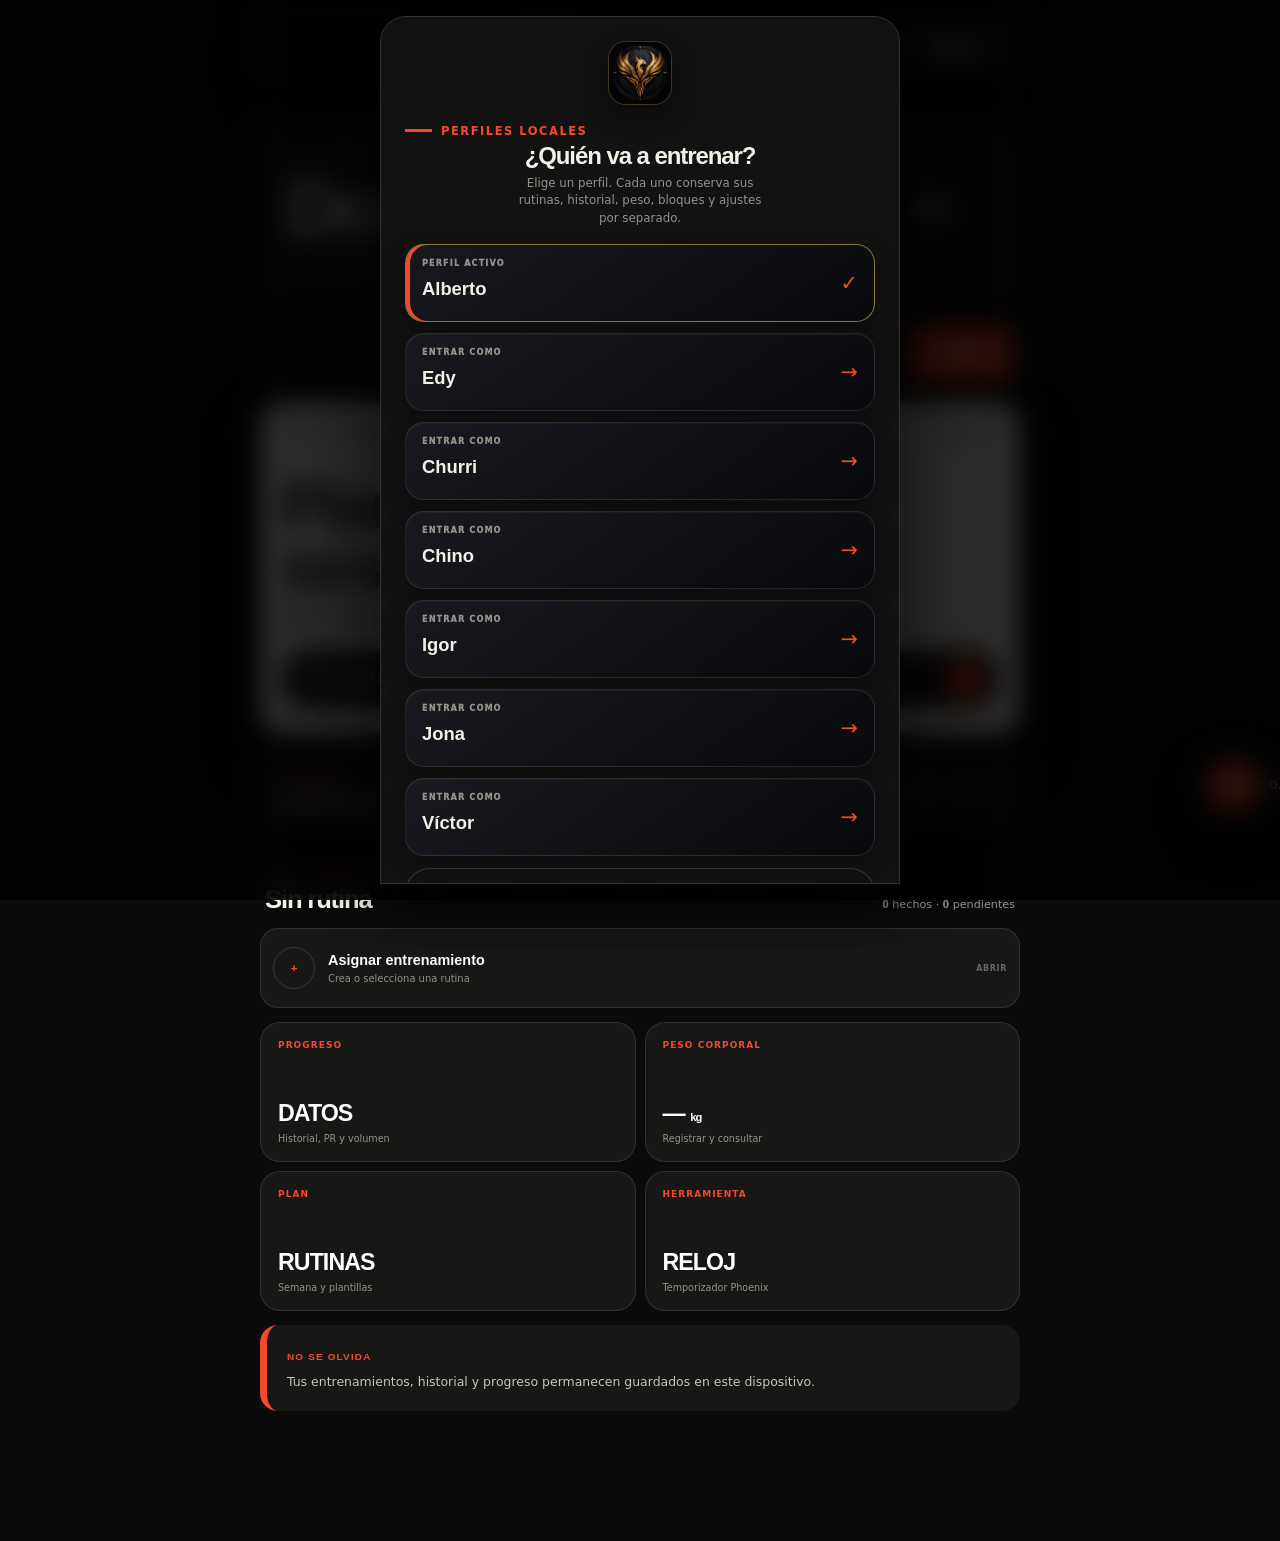
==== commit 91235ea3: "GymTracker ACX Build 068" ====
--- a/index.html
+++ b/index.html
@@ -2,16 +2,16 @@
 <html lang="es">
 <head>
   <meta charset="utf-8">
-  <meta name="phx-build" content="067">
+  <meta name="phx-build" content="068">
   <meta name="viewport" content="width=device-width,initial-scale=1,viewport-fit=cover">
   <meta name="theme-color" content="#151515">
   <meta http-equiv="Content-Security-Policy" content="default-src 'self'; base-uri 'none'; object-src 'none'; frame-src 'none'; form-action 'self'; connect-src 'self'; img-src 'self' data: blob:; media-src 'self' data: blob:; font-src 'self' data:; style-src 'self' 'unsafe-inline'; script-src 'self' 'unsafe-inline'">
-  <title>GymTracker ACX · Build 067</title>
+  <title>GymTracker ACX · Build 068</title>
   <script>
     // Build 064 bootstrap: home routine peek and refined weight orbit.
     document.documentElement.dataset.phxMaterial="acx";
     document.documentElement.dataset.material="acx";
-    document.documentElement.dataset.phxBuild="067";
+    document.documentElement.dataset.phxBuild="068";
     try{
       const activeProfile=localStorage.getItem("gymtracker_phoenix_active_profile_v1")||"alberto";
       const key=activeProfile==="alberto"?"gymtracker_phoenix_v8":`gymtracker_phoenix_v8_profile_${activeProfile}`;
@@ -28,7 +28,7 @@
   <link rel="apple-touch-icon" sizes="180x180" href="apple-touch-icon.png?v=064">
   <link rel="stylesheet" href="styles.css?v=064">
   <link rel="stylesheet" href="themes/semantic-bridge.css?v=064">
-  <link rel="stylesheet" href="themes/acx/acx.css?v=067" data-phx-acx-bootstrap>
+  <link rel="stylesheet" href="themes/acx/acx.css?v=068" data-phx-acx-bootstrap>
 </head>
 <body>
   <section id="splash" class="splash">
--- a/themes/acx/acx.css
+++ b/themes/acx/acx.css
@@ -30,6 +30,16 @@
 html[data-phx-material="acx"] .rest-dial,html[data-phx-material="acx"] .phx-timer,html[data-phx-material="acx"] .apex-core__timer-ring{width:min(64vw,250px)!important;height:min(64vw,250px)!important;margin:22px auto!important;border:12px solid var(--cream)!important;outline:1px dashed #f34a2e99!important;outline-offset:13px!important;border-radius:50%!important;background:var(--coral)!important;color:#fff!important;box-shadow:0 24px 60px #0009!important;transform:none!important}html[data-phx-material="acx"] .rest-dial::before{content:"CUMPLE";color:#ffffffae;font:800 .64rem Montserrat,sans-serif;letter-spacing:.18em}html[data-phx-material="acx"] .rest-dial .value,html[data-phx-material="acx"] .phx-timer strong{color:#fff!important;font-family:Montserrat,"Arial Black",sans-serif!important;font-variant-numeric:tabular-nums}html[data-phx-material="acx"] .rest-dial button{border:1px solid #ffffff5c!important;border-radius:999px!important;background:#121212!important;color:#fff!important;box-shadow:none!important}
 html[data-phx-material="acx"] .casio{border:0!important;border-radius:24px!important;background:#171716!important;padding:16px!important;box-shadow:none!important}html[data-phx-material="acx"] .lcd{border:8px solid #0b0b0b!important;border-radius:18px!important;background:var(--cream)!important;color:#121212!important}
 html[data-phx-material="acx"] .data-v2__brand{padding:18px!important;border-radius:20px!important;background:#171716!important;border-left:6px solid var(--coral)!important}html[data-phx-material="acx"] .data-v2__plate{background:var(--coral)!important;border-radius:12px!important}html[data-phx-material="acx"] .exercise-card strong,html[data-phx-material="acx"] .list-item strong{color:var(--cream)!important}
+html[data-phx-material="acx"] .data-v2__chart{border:1px solid #ffffff24!important;background:#171716!important;color:var(--cream)!important;box-shadow:none!important}
+html[data-phx-material="acx"] .data-v2__graph{min-height:190px!important;border:1px solid #ffffff2e!important;background-color:#0d0d0d!important;background-image:linear-gradient(#ffffff10 1px,transparent 1px),linear-gradient(90deg,#ffffff0b 1px,transparent 1px)!important;background-size:100% 25%,20% 100%!important}
+html[data-phx-material="acx"] .data-v2__graph svg{overflow:visible!important;filter:drop-shadow(0 0 8px #f34a2e66)!important}
+html[data-phx-material="acx"] .data-v2__graph-stop{stop-color:#f34a2e!important}
+html[data-phx-material="acx"] .data-v2__graph-fill{opacity:.9!important}
+html[data-phx-material="acx"] .data-v2__graph-line{stroke:#ff5b40!important;stroke-width:4!important;stroke-linecap:round!important;stroke-linejoin:round!important;filter:drop-shadow(0 0 4px #f34a2e)!important}
+html[data-phx-material="acx"] .data-v2__graph-point{fill:#f3f0e8!important;stroke:#f34a2e!important;stroke-width:2!important;filter:drop-shadow(0 0 5px #f34a2e)!important}
+html[data-phx-material="acx"] .data-v2__chart-head>strong{color:#f3f0e8!important}html[data-phx-material="acx"] .data-v2__chart-head span{color:#aaa49b!important}
+html[data-phx-material="acx"] .data-v2__tabs button,html[data-phx-material="acx"] .data-v2__range button{border-color:#ffffff22!important;background:#121212!important;color:#b7b1a8!important}
+html[data-phx-material="acx"] .data-v2__tabs button.active,html[data-phx-material="acx"] .data-v2__range button.active{border-color:var(--coral)!important;background:var(--coral)!important;color:#fff!important}
 html[data-phx-material="acx"] .library-tabs button{border:1px solid #ffffff22!important;border-radius:999px!important;background:transparent!important;color:#aaa49b!important;box-shadow:none!important}html[data-phx-material="acx"] .library-tabs button.active{border-color:var(--coral)!important;background:var(--coral)!important;color:#fff!important}
 html[data-phx-material="acx"] nav,html[data-phx-material="acx"] .bottom-nav,html[data-phx-material="acx"] .app-nav{border:1px solid #ffffff24!important;border-radius:20px!important;background:#121212ee!important;box-shadow:0 20px 55px #0009!important;backdrop-filter:blur(18px)!important}html[data-phx-material="acx"] nav button.active,html[data-phx-material="acx"] .bottom-nav button.active,html[data-phx-material="acx"] .app-nav button.active{border-radius:14px!important;background:var(--coral)!important;color:#fff!important}
 html[data-phx-material="acx"] .sheet-backdrop{background:#000c!important;backdrop-filter:blur(10px)!important}html[data-phx-material="acx"] .sheet-panel,html[data-phx-material="acx"] [role="dialog"]{border:1px solid #ffffff22!important;border-radius:26px 26px 0 0!important;background:#121212!important;color:var(--cream)!important;box-shadow:0 -30px 80px #000b!important}html[data-phx-material="acx"] .handle{background:#ffffff32!important}
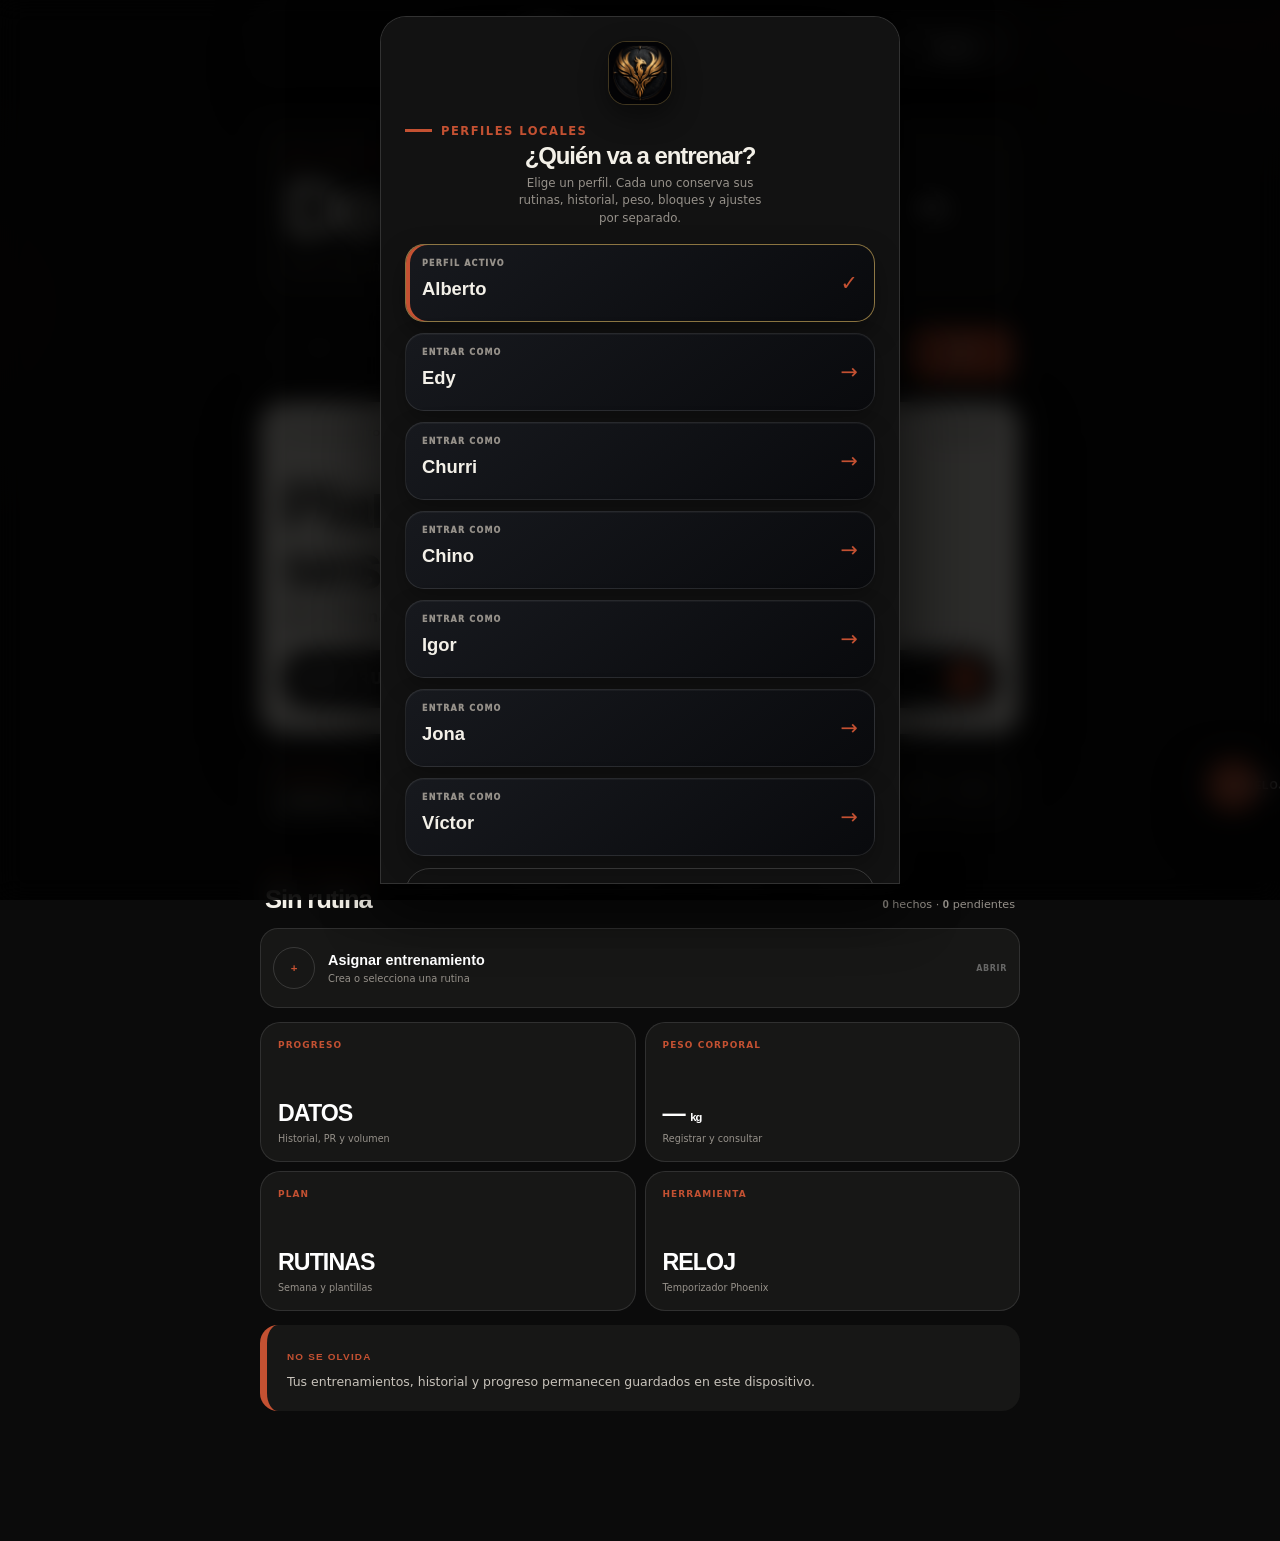
==== commit a51151f5: "BUILD 070" ====
--- a/index.html
+++ b/index.html
@@ -2,22 +2,25 @@
 <html lang="es">
 <head>
   <meta charset="utf-8">
-  <meta name="phx-build" content="068">
+  <meta name="phx-build" content="070">
   <meta name="viewport" content="width=device-width,initial-scale=1,viewport-fit=cover">
   <meta name="theme-color" content="#151515">
   <meta http-equiv="Content-Security-Policy" content="default-src 'self'; base-uri 'none'; object-src 'none'; frame-src 'none'; form-action 'self'; connect-src 'self'; img-src 'self' data: blob:; media-src 'self' data: blob:; font-src 'self' data:; style-src 'self' 'unsafe-inline'; script-src 'self' 'unsafe-inline'">
-  <title>GymTracker ACX · Build 068</title>
+  <title>GymTracker ACX · Build 070</title>
   <script>
     // Build 064 bootstrap: home routine peek and refined weight orbit.
     document.documentElement.dataset.phxMaterial="acx";
     document.documentElement.dataset.material="acx";
-    document.documentElement.dataset.phxBuild="068";
+    document.documentElement.dataset.acxPalette="oxide";
+    document.documentElement.dataset.phxBuild="070";
     try{
       const activeProfile=localStorage.getItem("gymtracker_phoenix_active_profile_v1")||"alberto";
       const key=activeProfile==="alberto"?"gymtracker_phoenix_v8":`gymtracker_phoenix_v8_profile_${activeProfile}`;
       const data=JSON.parse(localStorage.getItem(key)||"null");
       if(data?.settings){
         data.settings.uiMaterial="acx";
+        data.settings.uiPalette=["oxide","yellow","green","blue"].includes(data.settings.uiPalette)?data.settings.uiPalette:"oxide";
+        document.documentElement.dataset.acxPalette=data.settings.uiPalette;
         localStorage.setItem(key,JSON.stringify(data));
       }
     }catch(_){/* storage may be unavailable during first paint */}
@@ -28,7 +31,7 @@
   <link rel="apple-touch-icon" sizes="180x180" href="apple-touch-icon.png?v=064">
   <link rel="stylesheet" href="styles.css?v=064">
   <link rel="stylesheet" href="themes/semantic-bridge.css?v=064">
-  <link rel="stylesheet" href="themes/acx/acx.css?v=068" data-phx-acx-bootstrap>
+  <link rel="stylesheet" href="themes/acx/acx.css?v=070" data-phx-acx-bootstrap>
 </head>
 <body>
   <section id="splash" class="splash">
--- a/themes/acx/acx.css
+++ b/themes/acx/acx.css
@@ -31,12 +31,16 @@
 html[data-phx-material="acx"] .casio{border:0!important;border-radius:24px!important;background:#171716!important;padding:16px!important;box-shadow:none!important}html[data-phx-material="acx"] .lcd{border:8px solid #0b0b0b!important;border-radius:18px!important;background:var(--cream)!important;color:#121212!important}
 html[data-phx-material="acx"] .data-v2__brand{padding:18px!important;border-radius:20px!important;background:#171716!important;border-left:6px solid var(--coral)!important}html[data-phx-material="acx"] .data-v2__plate{background:var(--coral)!important;border-radius:12px!important}html[data-phx-material="acx"] .exercise-card strong,html[data-phx-material="acx"] .list-item strong{color:var(--cream)!important}
 html[data-phx-material="acx"] .data-v2__chart{border:1px solid #ffffff24!important;background:#171716!important;color:var(--cream)!important;box-shadow:none!important}
-html[data-phx-material="acx"] .data-v2__graph{min-height:190px!important;border:1px solid #ffffff2e!important;background-color:#0d0d0d!important;background-image:linear-gradient(#ffffff10 1px,transparent 1px),linear-gradient(90deg,#ffffff0b 1px,transparent 1px)!important;background-size:100% 25%,20% 100%!important}
-html[data-phx-material="acx"] .data-v2__graph svg{overflow:visible!important;filter:drop-shadow(0 0 8px #f34a2e66)!important}
+html[data-phx-material="acx"] .data-v2__graph{min-height:214px!important;padding:12px 10px 8px!important;display:grid!important;grid-template-columns:42px minmax(0,1fr)!important;gap:7px!important;border:1px solid #ffffff2e!important;background:#0d0d0d!important}
+html[data-phx-material="acx"] .data-v2__plot{min-width:0;display:grid;grid-template-rows:168px 24px;background-image:linear-gradient(#ffffff10 1px,transparent 1px),linear-gradient(90deg,#ffffff0b 1px,transparent 1px);background-size:100% 33.333%,25% 100%;background-position:0 0}
+html[data-phx-material="acx"] .data-v2__graph svg{width:100%!important;height:168px!important;overflow:visible!important;filter:none!important}
 html[data-phx-material="acx"] .data-v2__graph-stop{stop-color:#f34a2e!important}
-html[data-phx-material="acx"] .data-v2__graph-fill{opacity:.9!important}
-html[data-phx-material="acx"] .data-v2__graph-line{stroke:#ff5b40!important;stroke-width:4!important;stroke-linecap:round!important;stroke-linejoin:round!important;filter:drop-shadow(0 0 4px #f34a2e)!important}
-html[data-phx-material="acx"] .data-v2__graph-point{fill:#f3f0e8!important;stroke:#f34a2e!important;stroke-width:2!important;filter:drop-shadow(0 0 5px #f34a2e)!important}
+html[data-phx-material="acx"] .data-v2__graph-fill{opacity:.72!important}
+html[data-phx-material="acx"] .data-v2__graph-line{stroke:#ff5b40!important;stroke-width:1.75!important;stroke-linecap:round!important;stroke-linejoin:round!important;filter:drop-shadow(0 0 2px #f34a2e88)!important}
+html[data-phx-material="acx"] .data-v2__graph-point{fill:#f3f0e8!important;stroke:#f34a2e!important;stroke-width:1.5!important;filter:none!important}
+html[data-phx-material="acx"] .data-v2__y-axis{height:168px;display:flex;flex-direction:column;justify-content:space-between;align-items:flex-end;padding:0 2px 0 0;color:#bdb7ae;font:800 .58rem/1 Montserrat,sans-serif;font-variant-numeric:tabular-nums}
+html[data-phx-material="acx"] .data-v2__x-axis{display:flex;justify-content:space-between;align-items:end;color:#aaa49b;font:800 .56rem/1 Montserrat,sans-serif;font-variant-numeric:tabular-nums}
+html[data-phx-material="acx"] .data-v2__graph.is-empty{display:grid!important;grid-template-columns:1fr!important;place-items:center!important}
 html[data-phx-material="acx"] .data-v2__chart-head>strong{color:#f3f0e8!important}html[data-phx-material="acx"] .data-v2__chart-head span{color:#aaa49b!important}
 html[data-phx-material="acx"] .data-v2__tabs button,html[data-phx-material="acx"] .data-v2__range button{border-color:#ffffff22!important;background:#121212!important;color:#b7b1a8!important}
 html[data-phx-material="acx"] .data-v2__tabs button.active,html[data-phx-material="acx"] .data-v2__range button.active{border-color:var(--coral)!important;background:var(--coral)!important;color:#fff!important}
@@ -104,3 +108,66 @@
 html[data-phx-material="acx"] .gym-primary-action{border:0!important;border-radius:999px!important;background:var(--coral)!important;color:#fff!important;box-shadow:none!important}html[data-phx-material="acx"] .gym-primary-action b{background:#fff!important;color:#121212!important}
 html[data-phx-material="acx"] .gym-machine-action,html[data-phx-material="acx"] .gym-postpone-action,html[data-phx-material="acx"] .gym-exit-action{border:1px solid #ffffff22!important;border-radius:18px!important;background:#171716!important;color:#fff!important;box-shadow:none!important}
 @media(max-width:520px){html[data-phx-material="acx"] .acx-today-head{grid-template-columns:1fr 92px;padding:20px}html[data-phx-material="acx"] .acx-progress-orbit{width:88px;height:88px}html[data-phx-material="acx"] .acx-environment{grid-template-columns:1fr}html[data-phx-material="acx"] .acx-environment>div:last-child{width:100%}html[data-phx-material="acx"] .acx-environment button{flex:1;padding-inline:5px}html[data-phx-material="acx"] .acx-app-dock button{min-width:48px}html[data-phx-material="acx"] .acx-app-dock span{font-size:.54rem}}
+
+/* ACX producto cerrado: una estructura, cuatro paletas */
+html[data-phx-material="acx"][data-acx-palette="oxide"]{--coral:#c45132;--gold:#c45132;--gold2:#c45132;--orange:#c45132;--red:#c45132}
+html[data-phx-material="acx"][data-acx-palette="yellow"]{--coral:#d5a62e;--gold:#d5a62e;--gold2:#d5a62e;--orange:#d5a62e;--red:#d5a62e}
+html[data-phx-material="acx"][data-acx-palette="green"]{--coral:#568265;--gold:#568265;--gold2:#568265;--orange:#568265;--red:#568265}
+html[data-phx-material="acx"][data-acx-palette="blue"]{--coral:#3e7485;--gold:#3e7485;--gold2:#3e7485;--orange:#3e7485;--red:#3e7485}
+
+html[data-phx-material="acx"] .acx-palette-settings{padding:22px!important;border:1px solid #ffffff1f!important;background:#171716!important}
+html[data-phx-material="acx"] .acx-palette-settings h3{margin:9px 0 8px;font-size:1.55rem}
+html[data-phx-material="acx"] .acx-palette-grid{display:grid;grid-template-columns:repeat(2,minmax(0,1fr));gap:9px;margin-top:16px}
+html[data-phx-material="acx"] .acx-palette-grid button{min-height:102px;padding:14px;border:1px solid #ffffff20;border-radius:18px;background:#0e0e0e;color:#fff;display:grid;grid-template-columns:34px 1fr;gap:5px 10px;align-items:center;text-align:left}
+html[data-phx-material="acx"] .acx-palette-grid button i{grid-row:1/3;width:30px;height:64px;border-radius:999px;background:var(--palette-color)}
+html[data-phx-material="acx"] .acx-palette-grid button span{align-self:end;font:900 .8rem Montserrat,sans-serif}
+html[data-phx-material="acx"] .acx-palette-grid button b{align-self:start;color:#ffffff70;font-size:.56rem;letter-spacing:.1em}
+html[data-phx-material="acx"] .acx-palette-grid button.active{border-color:var(--palette-color);box-shadow:inset 4px 0 0 var(--palette-color)}
+html[data-phx-material="acx"] .acx-palette-grid button.active b{color:var(--palette-color)}
+
+/* Serie ACX */
+html[data-phx-material="acx"] .acx-set-screen{display:grid;gap:12px;padding-bottom:22px}
+html[data-phx-material="acx"] .acx-set-screen .set-header{padding:22px;border:1px solid #ffffff20;border-left:7px solid var(--coral);border-radius:22px;background:#171716;box-shadow:none}
+html[data-phx-material="acx"] .acx-set-screen .set-header__name{margin-top:14px;color:#fff;font:900 clamp(2rem,10vw,4rem)/.9 Montserrat,sans-serif;letter-spacing:-.055em}
+html[data-phx-material="acx"] .acx-set-screen .set-header__badge{min-width:72px;padding:12px;border:1px solid #ffffff22;border-radius:16px;background:#0e0e0e;color:#aaa49b;text-align:center}
+html[data-phx-material="acx"] .acx-set-screen .set-header__badge b{display:block;margin-top:5px;color:var(--coral);font-size:1.25rem}
+html[data-phx-material="acx"] .acx-set-screen .set-card{padding:0;border:0;background:transparent;box-shadow:none}
+html[data-phx-material="acx"] .acx-set-screen .set-card__eyebrow{padding:5px 3px 10px;color:var(--coral);font-size:.62rem;font-weight:900;letter-spacing:.13em}
+html[data-phx-material="acx"] .acx-set-screen .set-card__values{display:grid;grid-template-columns:repeat(2,minmax(0,1fr));gap:10px}
+html[data-phx-material="acx"] .acx-set-screen .set-value{min-height:210px;padding:18px 12px;border:1px solid #ffffff20;border-radius:22px;background:#171716;display:flex;flex-direction:column;justify-content:space-between;text-align:center}
+html[data-phx-material="acx"] .acx-set-screen .set-value>span{color:#aaa49b;font-size:.62rem;font-weight:900;letter-spacing:.12em}
+html[data-phx-material="acx"] .acx-set-screen .set-stepper{display:grid;grid-template-columns:42px minmax(0,1fr) 42px;gap:4px;align-items:center}
+html[data-phx-material="acx"] .acx-set-screen .set-stepper button{width:42px;height:42px;padding:0;border:1px solid #ffffff24;border-radius:50%;background:#0e0e0e;color:#fff;font-size:1.35rem}
+html[data-phx-material="acx"] .acx-set-screen .set-stepper strong{min-width:0;color:#fff;font:900 clamp(2.7rem,13vw,5rem)/1 Montserrat,sans-serif;letter-spacing:-.08em}
+html[data-phx-material="acx"] .acx-set-screen .set-value>small{color:var(--coral)!important;font-size:.66rem;font-weight:900;text-transform:uppercase}
+html[data-phx-material="acx"] .acx-set-screen .set-previous{margin-top:10px;padding:13px;border:1px solid #ffffff18;border-radius:14px;background:#0e0e0e;color:#aaa49b;text-align:center;font-size:.7rem}
+html[data-phx-material="acx"] .acx-set-screen .set-finish{min-height:64px;border:0;border-radius:999px;background:var(--coral);color:#fff;box-shadow:none;font-weight:900}
+html[data-phx-material="acx"] .acx-set-screen .set-finish b{background:#fff;color:#111}
+html[data-phx-material="acx"] .acx-set-screen .set-alternative-forged,html[data-phx-material="acx"] .acx-set-screen .set-back{min-height:50px;border:1px solid #ffffff20;border-radius:999px;background:transparent;color:#f3f0e8;box-shadow:none}
+
+/* Reloj ACX */
+html[data-phx-material="acx"] .acx-rest-screen{padding:0 0 24px}
+html[data-phx-material="acx"] .acx-rest-card{padding:22px;border:1px solid #ffffff20;border-left:7px solid var(--coral);border-radius:26px;background:#171716;color:#fff;display:grid;gap:18px;box-shadow:none}
+html[data-phx-material="acx"] .acx-rest-card__top{display:flex;justify-content:space-between;gap:12px;color:var(--coral);font:900 .66rem Montserrat,sans-serif;letter-spacing:.13em}
+html[data-phx-material="acx"] .acx-rest-card__exercise{padding:16px;border-radius:17px;background:#0e0e0e;display:grid;grid-template-columns:1fr auto;gap:5px 12px}
+html[data-phx-material="acx"] .acx-rest-card__exercise small{grid-column:1/-1;color:#88827b!important;font-size:.55rem;letter-spacing:.12em}
+html[data-phx-material="acx"] .acx-rest-card__exercise strong{font-size:1rem;white-space:nowrap;overflow:hidden;text-overflow:ellipsis}
+html[data-phx-material="acx"] .acx-rest-card__exercise span{color:var(--coral);font-size:.6rem;font-weight:900}
+html[data-phx-material="acx"] .acx-rest-card__clock{min-height:190px;padding:20px;border-radius:22px;background:var(--coral);display:grid;place-content:center;text-align:center}
+html[data-phx-material="acx"] .acx-rest-card__clock>div{font:900 clamp(4.8rem,25vw,9rem)/.78 Montserrat,sans-serif;letter-spacing:-.09em;font-variant-numeric:tabular-nums;color:#fff}
+html[data-phx-material="acx"] .acx-rest-card__clock>span{margin-top:22px;color:#ffffffc7;font-size:.68rem;font-weight:900;letter-spacing:.15em}
+html[data-phx-material="acx"] .acx-rest-card__track{height:8px;border-radius:999px;background:#ffffff15;overflow:hidden}
+html[data-phx-material="acx"] .acx-rest-card__track i{display:block;width:calc(var(--progress) * 100%);height:100%;border-radius:inherit;background:var(--coral);transition:width .25s linear}
+html[data-phx-material="acx"] .acx-rest-card__meta{display:grid;grid-template-columns:auto 1fr auto;gap:8px;align-items:center;color:#8f8982;font-size:.57rem;text-align:center}
+html[data-phx-material="acx"] .acx-rest-card__meta b{color:#f3f0e8;font-size:.58rem;letter-spacing:.08em}
+html[data-phx-material="acx"] .acx-rest-card__controls{display:grid;grid-template-columns:1fr 1.4fr 1fr;gap:8px}
+html[data-phx-material="acx"] .acx-rest-card__controls button{min-height:56px;border:1px solid #ffffff22;border-radius:16px;background:#0e0e0e;color:#fff;font-weight:900}
+html[data-phx-material="acx"] .acx-rest-card__controls button.is-primary{border-color:var(--coral);background:var(--coral)}
+html[data-phx-material="acx"] .acx-rest-card__skip{min-height:58px;padding:10px 16px;border:1px solid #ffffff22;border-radius:999px;background:#f3f0e8;color:#111;display:flex;justify-content:space-between;align-items:center;font-weight:900}
+html[data-phx-material="acx"] .acx-rest-card__skip b{width:34px;height:34px;border-radius:50%;display:grid;place-items:center;background:var(--coral);color:#fff}
+html[data-phx-material="acx"] .acx-rest-card__settings{display:grid;grid-template-columns:1fr 1fr;gap:8px}
+html[data-phx-material="acx"] .acx-rest-card__settings button{min-height:62px;padding:11px;border:1px solid #ffffff18;border-radius:15px;background:#0e0e0e;color:#fff;display:grid;text-align:left}
+html[data-phx-material="acx"] .acx-rest-card__settings span{color:#88827b;font-size:.52rem;letter-spacing:.1em}html[data-phx-material="acx"] .acx-rest-card__settings b{font-size:.7rem}html[data-phx-material="acx"] .acx-rest-card__settings em{color:var(--coral);font-size:.5rem;font-style:normal}
+html[data-phx-material="acx"] .acx-rest-card.is-warning .acx-rest-card__clock{animation:acxTimerWarning .7s ease-in-out infinite alternate}@keyframes acxTimerWarning{to{filter:brightness(1.2)}}
+html[data-phx-material="acx"] .acx-rest-card.is-paused .acx-rest-card__clock{background:#4a4742}
+@media(max-width:390px){html[data-phx-material="acx"] .acx-set-screen .set-value{min-height:190px;padding-inline:8px}html[data-phx-material="acx"] .acx-set-screen .set-stepper{grid-template-columns:36px minmax(0,1fr) 36px}html[data-phx-material="acx"] .acx-set-screen .set-stepper button{width:36px;height:36px}html[data-phx-material="acx"] .acx-rest-card{padding:18px 14px}html[data-phx-material="acx"] .acx-rest-card__clock{min-height:170px}html[data-phx-material="acx"] .acx-palette-grid{grid-template-columns:1fr}}
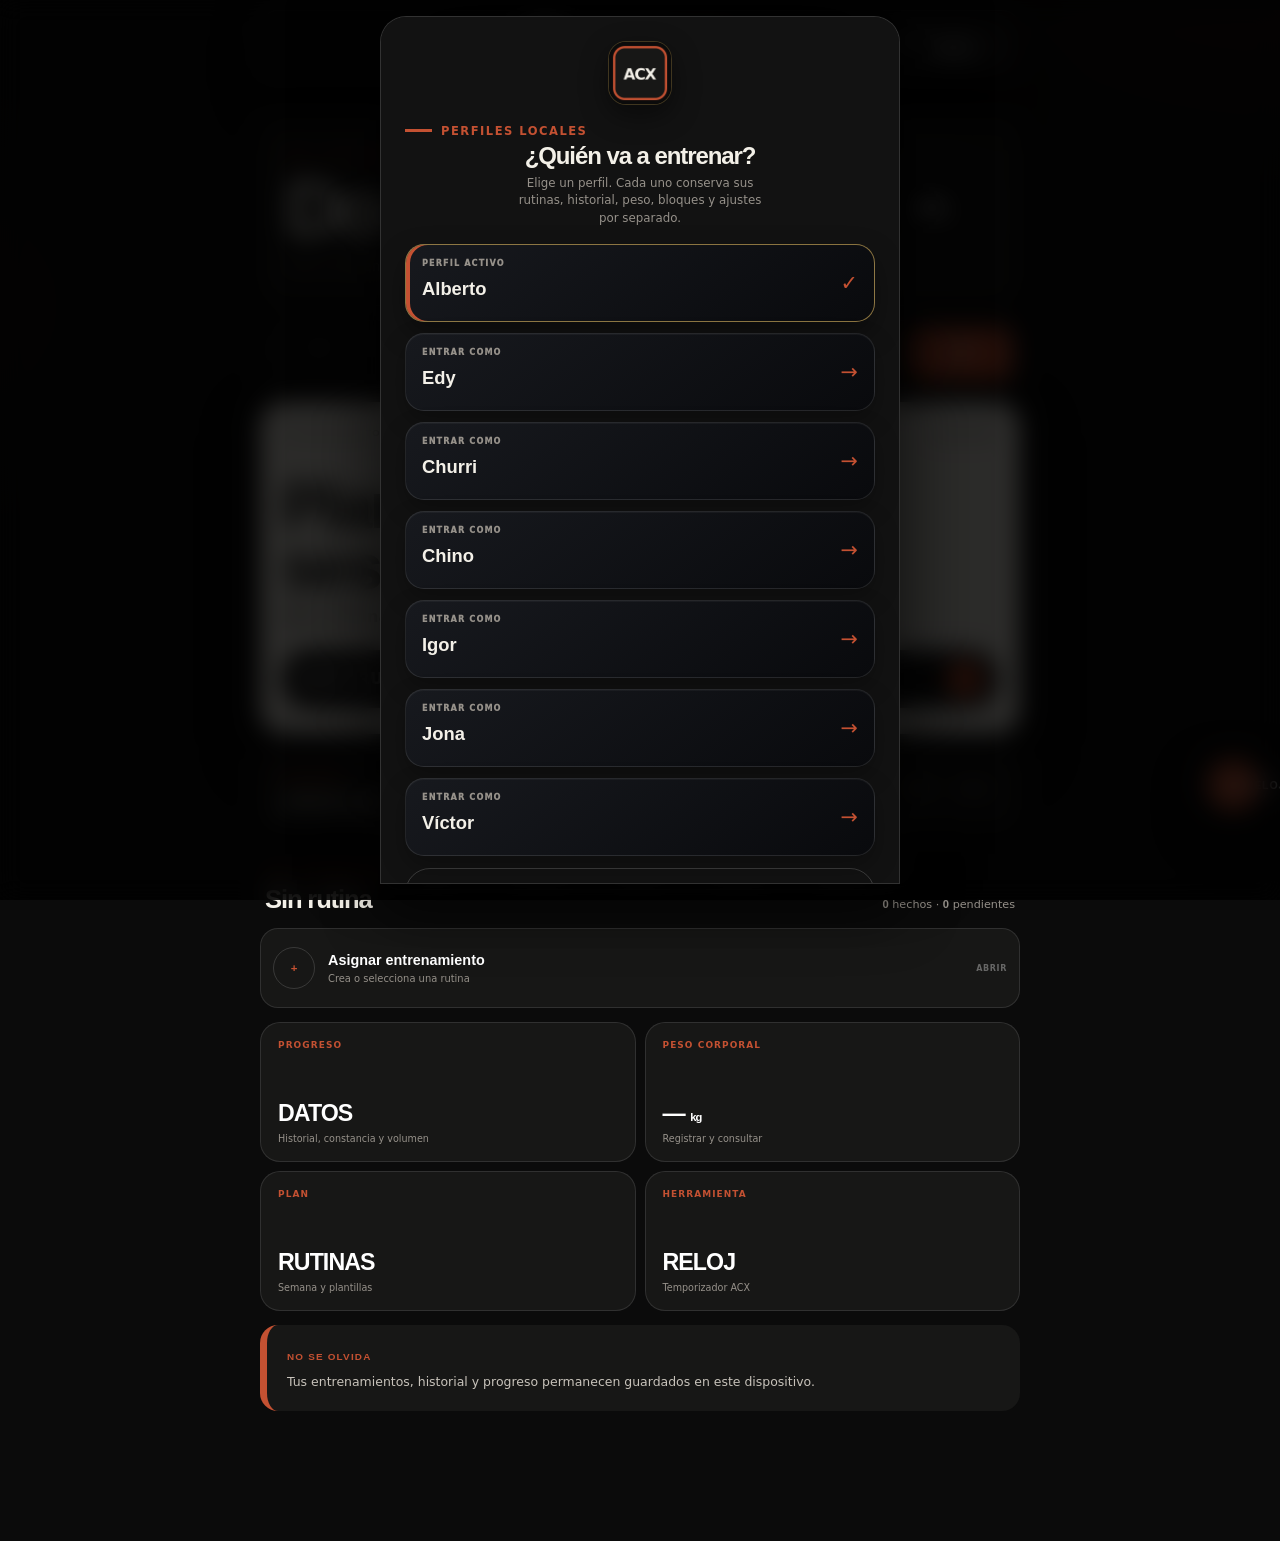
==== commit 2b22f152: "BUILD 071" ====
--- a/index.html
+++ b/index.html
@@ -2,17 +2,17 @@
 <html lang="es">
 <head>
   <meta charset="utf-8">
-  <meta name="phx-build" content="070">
+  <meta name="phx-build" content="071">
   <meta name="viewport" content="width=device-width,initial-scale=1,viewport-fit=cover">
   <meta name="theme-color" content="#151515">
   <meta http-equiv="Content-Security-Policy" content="default-src 'self'; base-uri 'none'; object-src 'none'; frame-src 'none'; form-action 'self'; connect-src 'self'; img-src 'self' data: blob:; media-src 'self' data: blob:; font-src 'self' data:; style-src 'self' 'unsafe-inline'; script-src 'self' 'unsafe-inline'">
-  <title>GymTracker ACX · Build 070</title>
+  <title>GymTracker ACX · Build 071</title>
   <script>
     // Build 064 bootstrap: home routine peek and refined weight orbit.
     document.documentElement.dataset.phxMaterial="acx";
     document.documentElement.dataset.material="acx";
     document.documentElement.dataset.acxPalette="oxide";
-    document.documentElement.dataset.phxBuild="070";
+    document.documentElement.dataset.phxBuild="071";
     try{
       const activeProfile=localStorage.getItem("gymtracker_phoenix_active_profile_v1")||"alberto";
       const key=activeProfile==="alberto"?"gymtracker_phoenix_v8":`gymtracker_phoenix_v8_profile_${activeProfile}`;
@@ -25,13 +25,13 @@
       }
     }catch(_){/* storage may be unavailable during first paint */}
   </script>
-  <link rel="manifest" href="manifest.webmanifest?v=064">
-  <link rel="icon" type="image/png" sizes="32x32" href="favicon-32.png?v=064">
-  <link rel="icon" type="image/png" sizes="48x48" href="favicon-48.png?v=064">
-  <link rel="apple-touch-icon" sizes="180x180" href="apple-touch-icon.png?v=064">
+  <link rel="manifest" href="manifest.webmanifest?v=071">
+  <link rel="icon" type="image/png" sizes="32x32" href="favicon-32.png?v=071">
+  <link rel="icon" type="image/png" sizes="48x48" href="favicon-48.png?v=071">
+  <link rel="apple-touch-icon" sizes="180x180" href="apple-touch-icon.png?v=071">
   <link rel="stylesheet" href="styles.css?v=064">
   <link rel="stylesheet" href="themes/semantic-bridge.css?v=064">
-  <link rel="stylesheet" href="themes/acx/acx.css?v=070" data-phx-acx-bootstrap>
+  <link rel="stylesheet" href="themes/acx/acx.css?v=071" data-phx-acx-bootstrap>
 </head>
 <body>
   <section id="splash" class="splash">
@@ -76,7 +76,7 @@
     <button id="destButton" class="dest-button" onclick="App.goDestination()">Inicio</button>
     <button type="button" class="topbar-brand phoenix-easter-trigger" data-phoenix-easter aria-label="GymTracker Phoenix">
       <img src="icon-512.png" alt="" aria-hidden="true">
-      <div class="topbar-brand__copy"><strong>GYMTRACKER</strong><span>PHOENIX</span><small class="build-stamp" aria-label="Versión instalada Build 064">BUILD 064</small></div>
+      <div class="topbar-brand__copy"><strong>GYMTRACKER</strong><span>ACX</span><small class="build-stamp" aria-label="Versión instalada Build 071">BUILD 071</small></div>
     </button>
     <button id="profileButton" class="profile-button profile-trigger" type="button" onclick="App.openProfileGate()" aria-haspopup="dialog" aria-expanded="false" aria-controls="profileGate">
       <span>PERFIL ACTIVO</span>
@@ -86,7 +86,7 @@
   </header>
 
 
-  <button id="quickTimerButton" class="quick-timer-button" type="button" onclick="App.openQuickTimer()" aria-label="Abrir reloj Phoenix"><span aria-hidden="true">◷</span><b id="quickTimerValue">RELOJ</b></button>
+  <button id="quickTimerButton" class="quick-timer-button" type="button" onclick="App.openQuickTimer()" aria-label="Abrir reloj auxiliar ACX"><span aria-hidden="true">◷</span><b id="quickTimerValue">RELOJ</b></button>
 
   <main>
     <section id="home" class="screen active" aria-hidden="false"></section>
@@ -401,7 +401,7 @@
   <script src="js/pedb-bundle.js?v=064"></script>
   <script src="js/pedb-db.js?v=064"></script>
   <script src="js/pedb-loader.js?v=064"></script>
-  <script src="app.js?v=064"></script>
+  <script src="app.js?v=071"></script>
 
   <div id="nextExerciseOverlay" class="next-overlay" aria-hidden="true">
     <div class="next-card">
--- a/themes/acx/acx.css
+++ b/themes/acx/acx.css
@@ -171,3 +171,46 @@
 html[data-phx-material="acx"] .acx-rest-card.is-warning .acx-rest-card__clock{animation:acxTimerWarning .7s ease-in-out infinite alternate}@keyframes acxTimerWarning{to{filter:brightness(1.2)}}
 html[data-phx-material="acx"] .acx-rest-card.is-paused .acx-rest-card__clock{background:#4a4742}
 @media(max-width:390px){html[data-phx-material="acx"] .acx-set-screen .set-value{min-height:190px;padding-inline:8px}html[data-phx-material="acx"] .acx-set-screen .set-stepper{grid-template-columns:36px minmax(0,1fr) 36px}html[data-phx-material="acx"] .acx-set-screen .set-stepper button{width:36px;height:36px}html[data-phx-material="acx"] .acx-rest-card{padding:18px 14px}html[data-phx-material="acx"] .acx-rest-card__clock{min-height:170px}html[data-phx-material="acx"] .acx-palette-grid{grid-template-columns:1fr}}
+
+/* Build 071 · reloj adaptativo a pantalla completa */
+html[data-phx-material="acx"] body.acx-rest-fullscreen{overflow:hidden!important}
+html[data-phx-material="acx"] body.acx-rest-fullscreen>.topbar,
+html[data-phx-material="acx"] body.acx-rest-fullscreen>.acx-app-dock,
+html[data-phx-material="acx"] body.acx-rest-fullscreen>.quick-timer-button{display:none!important}
+html[data-phx-material="acx"] body.acx-rest-fullscreen>main{width:100%!important;max-width:none!important;margin:0!important;padding:0!important}
+html[data-phx-material="acx"] body.acx-rest-fullscreen #rest{position:fixed!important;inset:0!important;z-index:900!important;width:100vw!important;height:100dvh!important;padding:max(12px,env(safe-area-inset-top)) max(12px,env(safe-area-inset-right)) max(12px,env(safe-area-inset-bottom)) max(12px,env(safe-area-inset-left))!important;overflow:auto!important;background:#0b0b0b!important}
+html[data-phx-material="acx"] body.acx-rest-fullscreen .acx-rest-screen{width:min(100%,900px);min-height:calc(100dvh - 24px);margin:auto;padding:0;display:grid;align-items:center}
+html[data-phx-material="acx"] body.acx-rest-fullscreen .acx-rest-card{max-height:none;min-height:min(760px,calc(100dvh - 24px));grid-template-rows:auto auto minmax(180px,1fr) auto auto auto auto auto}
+html[data-phx-material="acx"] .acx-rest-card__top{align-items:center}
+html[data-phx-material="acx"] .acx-rest-card__top button{width:32px;height:32px;padding:0;border:1px solid #ffffff25;border-radius:50%;background:#0e0e0e;color:#fff;font-size:1.25rem;line-height:1}
+@media(orientation:landscape) and (max-height:620px){
+  html[data-phx-material="acx"] body.acx-rest-fullscreen .acx-rest-screen{min-height:calc(100dvh - 24px)}
+  html[data-phx-material="acx"] body.acx-rest-fullscreen .acx-rest-card{min-height:calc(100dvh - 24px);grid-template-columns:minmax(250px,1.15fr) minmax(260px,1fr);grid-template-rows:auto auto auto 1fr auto;gap:10px 16px;padding:16px 18px}
+  html[data-phx-material="acx"] body.acx-rest-fullscreen .acx-rest-card__top{grid-column:1/-1}
+  html[data-phx-material="acx"] body.acx-rest-fullscreen .acx-rest-card__clock{grid-column:1;grid-row:2/6;min-height:0}
+  html[data-phx-material="acx"] body.acx-rest-fullscreen .acx-rest-card__clock>div{font-size:clamp(4.6rem,18vh,8rem)}
+  html[data-phx-material="acx"] body.acx-rest-fullscreen .acx-rest-card__exercise{grid-column:2;grid-row:2}
+  html[data-phx-material="acx"] body.acx-rest-fullscreen .acx-rest-card__track{grid-column:2;grid-row:3}
+  html[data-phx-material="acx"] body.acx-rest-fullscreen .acx-rest-card__meta{grid-column:2;grid-row:4;align-self:start}
+  html[data-phx-material="acx"] body.acx-rest-fullscreen .acx-rest-card__controls{grid-column:2;grid-row:4;align-self:center}
+  html[data-phx-material="acx"] body.acx-rest-fullscreen .acx-rest-card__skip{grid-column:2;grid-row:5}
+  html[data-phx-material="acx"] body.acx-rest-fullscreen .acx-rest-card__settings{display:none}
+}
+
+/* Reloj auxiliar ACX: hereda la paleta elegida */
+html[data-phx-material="acx"] .quick-timer-panel{padding:14px!important;border:1px solid #ffffff20!important;border-radius:26px 26px 0 0!important;background:#111!important;color:#fff!important}
+html[data-phx-material="acx"] .acx-quick-timer{display:grid;gap:14px;padding:8px}
+html[data-phx-material="acx"] .acx-quick-timer header{display:flex;justify-content:space-between;align-items:center;padding:4px 4px 10px}
+html[data-phx-material="acx"] .acx-quick-timer header span{color:var(--coral);font-size:.58rem;font-weight:900;letter-spacing:.14em}
+html[data-phx-material="acx"] .acx-quick-timer h2{margin:5px 0 0;font-size:1.25rem;letter-spacing:-.03em}
+html[data-phx-material="acx"] .acx-quick-timer header i{width:34px;height:58px;border-radius:999px;background:var(--coral)}
+html[data-phx-material="acx"] .acx-quick-timer__clock{min-height:180px;border-radius:22px;background:var(--coral);display:grid;place-content:center;text-align:center}
+html[data-phx-material="acx"] .acx-quick-timer__clock b{font:900 clamp(4.3rem,23vw,8rem)/.8 Montserrat,sans-serif;letter-spacing:-.09em;font-variant-numeric:tabular-nums;color:#fff}
+html[data-phx-material="acx"] .acx-quick-timer__clock span{margin-top:20px;color:#ffffffc9;font-size:.6rem;font-weight:900;letter-spacing:.16em}
+html[data-phx-material="acx"] .acx-quick-timer__presets{display:grid;grid-template-columns:repeat(5,1fr);gap:7px}
+html[data-phx-material="acx"] .acx-quick-timer__presets button,html[data-phx-material="acx"] .acx-quick-timer__controls button,html[data-phx-material="acx"] .acx-quick-timer__reset{min-height:48px;border:1px solid #ffffff1f;border-radius:14px;background:#191919;color:#fff;font-weight:900}
+html[data-phx-material="acx"] .acx-quick-timer__controls{display:grid;grid-template-columns:1fr 1.4fr 1fr;gap:8px}
+html[data-phx-material="acx"] .acx-quick-timer__controls .is-primary{border-color:var(--coral);background:var(--coral)}
+html[data-phx-material="acx"] .acx-quick-timer__reset{width:100%;background:#f3f0e8;color:#111}
+html[data-phx-material="acx"] .acx-quick-timer>small{text-align:center;color:#817d77;font-size:.58rem;letter-spacing:.07em}
+@media(max-width:390px){html[data-phx-material="acx"] .acx-quick-timer__presets{grid-template-columns:repeat(3,1fr)}}
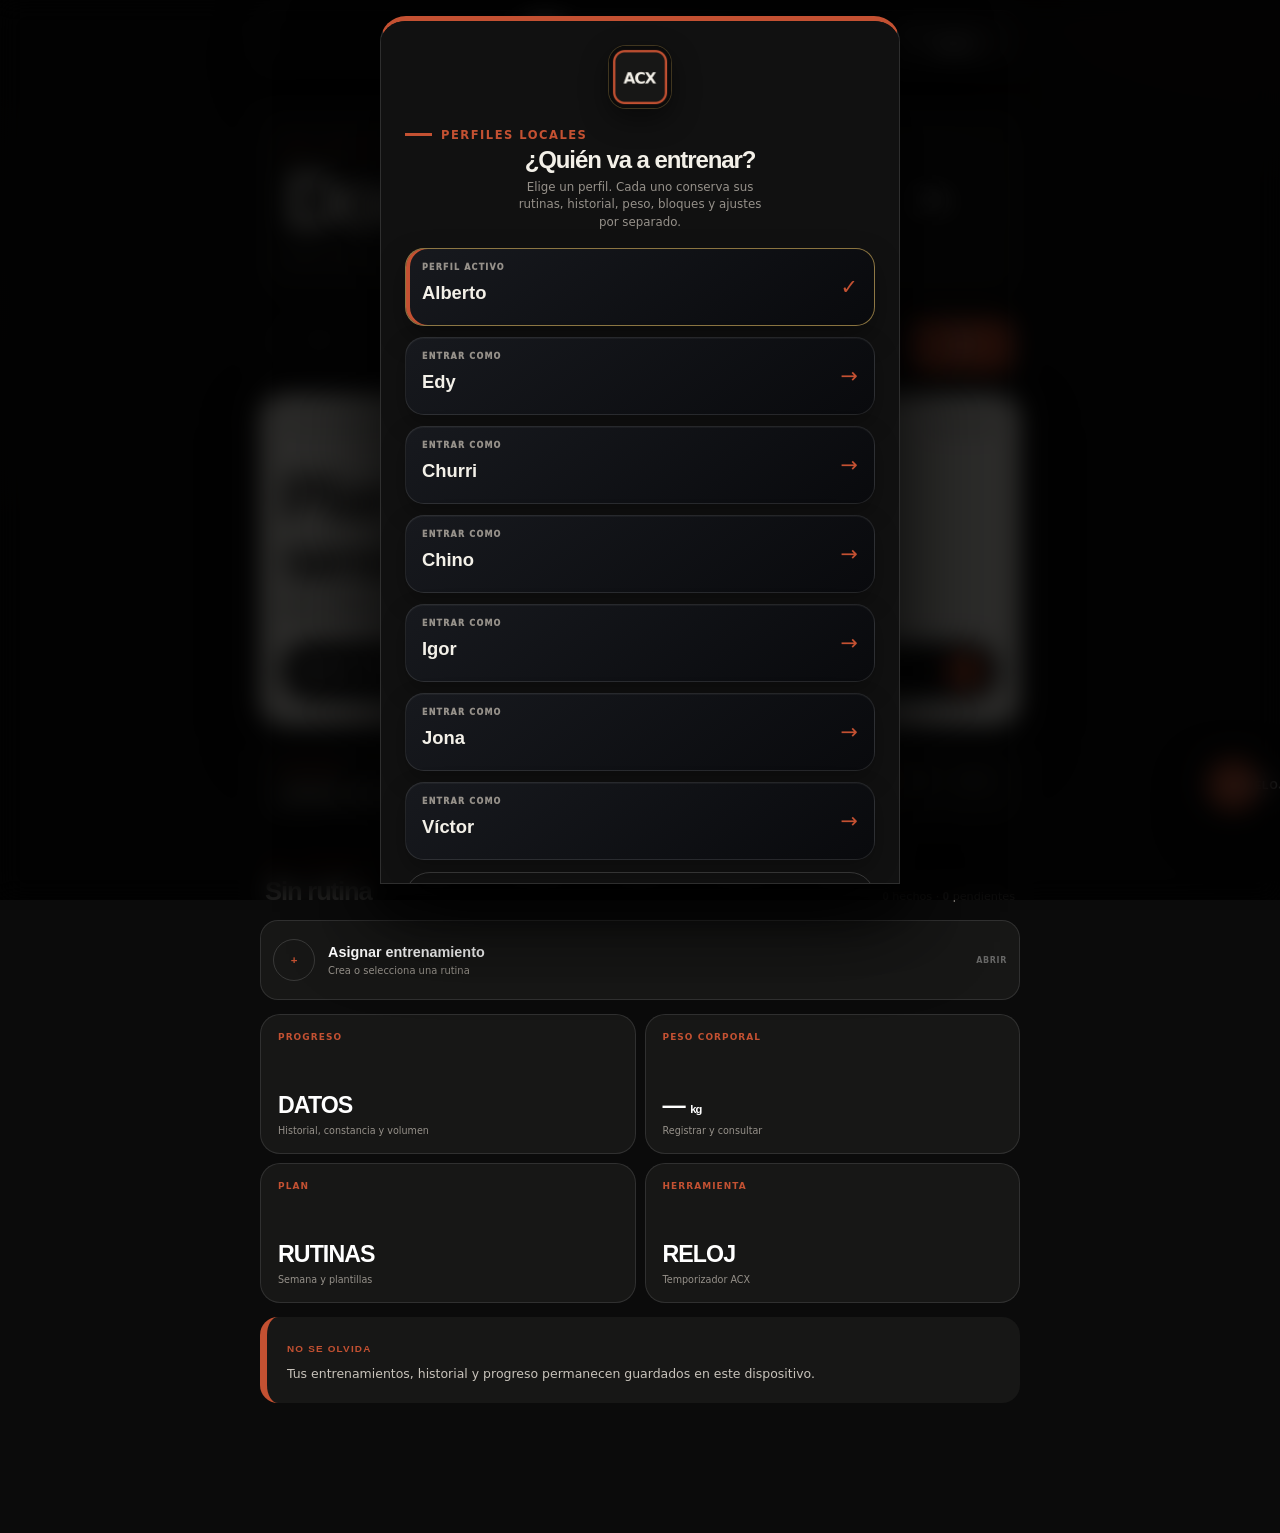
==== commit 7047d67a: "BUILD 073" ====
--- a/index.html
+++ b/index.html
@@ -2,17 +2,17 @@
 <html lang="es">
 <head>
   <meta charset="utf-8">
-  <meta name="phx-build" content="071">
+  <meta name="phx-build" content="073">
   <meta name="viewport" content="width=device-width,initial-scale=1,viewport-fit=cover">
   <meta name="theme-color" content="#151515">
   <meta http-equiv="Content-Security-Policy" content="default-src 'self'; base-uri 'none'; object-src 'none'; frame-src 'none'; form-action 'self'; connect-src 'self'; img-src 'self' data: blob:; media-src 'self' data: blob:; font-src 'self' data:; style-src 'self' 'unsafe-inline'; script-src 'self' 'unsafe-inline'">
-  <title>GymTracker ACX · Build 071</title>
+  <title>GymTracker ACX · Build 073</title>
   <script>
     // Build 064 bootstrap: home routine peek and refined weight orbit.
     document.documentElement.dataset.phxMaterial="acx";
     document.documentElement.dataset.material="acx";
     document.documentElement.dataset.acxPalette="oxide";
-    document.documentElement.dataset.phxBuild="071";
+    document.documentElement.dataset.phxBuild="073";
     try{
       const activeProfile=localStorage.getItem("gymtracker_phoenix_active_profile_v1")||"alberto";
       const key=activeProfile==="alberto"?"gymtracker_phoenix_v8":`gymtracker_phoenix_v8_profile_${activeProfile}`;
@@ -25,32 +25,32 @@
       }
     }catch(_){/* storage may be unavailable during first paint */}
   </script>
-  <link rel="manifest" href="manifest.webmanifest?v=071">
+  <link rel="manifest" href="manifest.webmanifest?v=073">
   <link rel="icon" type="image/png" sizes="32x32" href="favicon-32.png?v=071">
   <link rel="icon" type="image/png" sizes="48x48" href="favicon-48.png?v=071">
   <link rel="apple-touch-icon" sizes="180x180" href="apple-touch-icon.png?v=071">
   <link rel="stylesheet" href="styles.css?v=064">
   <link rel="stylesheet" href="themes/semantic-bridge.css?v=064">
-  <link rel="stylesheet" href="themes/acx/acx.css?v=071" data-phx-acx-bootstrap>
+  <link rel="stylesheet" href="themes/acx/acx.css?v=073" data-phx-acx-bootstrap>
 </head>
 <body>
   <section id="splash" class="splash">
     <div class="splash-card forged">
-      <button type="button" class="phoenix-emblem phoenix-easter-trigger" data-phoenix-easter aria-label="Logo Phoenix"><img src="icon-512.png" alt=""></button>
+      <div class="phoenix-emblem" aria-label="Logotipo ACX"><img src="icon-512.png" alt=""></div>
       <h1><span>GYM</span><span>TRACKER</span></h1>
-      <div class="sub">PHOENIX · ACX</div>
+      <div class="sub">GYMTRACKER · ACX</div>
       <p>Cumple el siguiente paso.</p>
     </div>
   </section>
 
-  <div id="phoenixOrigin" class="phoenix-origin" aria-hidden="true" hidden>
+  <div id="phoenixOrigin" class="phoenix-origin" aria-hidden="true" hidden inert>
     <div class="phoenix-origin__backdrop" onclick="App.closePhoenixOrigin()"></div>
     <section class="phoenix-origin__panel forged" role="dialog" aria-modal="true" aria-labelledby="phoenixOriginTitle">
       <div class="phoenix-origin__halo" aria-hidden="true"></div>
       <div class="phoenix-origin__emblem"><img src="icon-512.png" alt=""></div>
       <div class="eyebrow">UX-EGG-001 · EL ORIGEN</div>
-      <h1 id="phoenixOriginTitle">POR QUÉ EXISTE <em>PHOENIX</em></h1>
-      <p class="phoenix-origin__intro">GymTracker Phoenix nació para acompañar el entrenamiento, no para interrumpirlo.</p>
+      <h1 id="phoenixOriginTitle">POR QUÉ EXISTE <em>GYMTRACKER ACX</em></h1>
+      <p class="phoenix-origin__intro">GymTracker ACX nació para acompañar el entrenamiento, no para interrumpirlo.</p>
       <p class="phoenix-origin__lead">No pretende decirte cómo debes entrenar ni convertir cada sesión en una competición. Su función es ayudarte a registrar, comprender y mejorar tu propio proceso.</p>
 
       <div class="phoenix-origin__principles">
@@ -59,7 +59,7 @@
         <article><span>03</span><div><h2>Tus datos son tuyos</h2><p>Tu historial, tus rutinas y tu progreso deben poder consultarse, exportarse y conservarse sin depender de una plataforma.</p></div></article>
         <article><span>04</span><div><h2>Menos acciones, más entrenamiento</h2><p>Cada pantalla y cada botón deben reducir distracciones y evitar pasos innecesarios.</p></div></article>
         <article><span>05</span><div><h2>Claridad bajo esfuerzo</h2><p>La información importante debe entenderse rápidamente, incluso durante una serie exigente.</p></div></article>
-        <article><span>06</span><div><h2>Progresión con criterio</h2><p>Phoenix puede analizar, recordar y proponer. La decisión final siempre pertenece al usuario.</p></div></article>
+        <article><span>06</span><div><h2>Progresión con criterio</h2><p>GymTracker puede analizar, recordar y proponer. La decisión final siempre pertenece al usuario.</p></div></article>
         <article><span>07</span><div><h2>Belleza funcional</h2><p>El diseño no existe para presumir. Existe para hacer el entrenamiento más cómodo, rápido y claro.</p></div></article>
       </div>
 
@@ -74,10 +74,10 @@
 
   <header class="topbar">
     <button id="destButton" class="dest-button" onclick="App.goDestination()">Inicio</button>
-    <button type="button" class="topbar-brand phoenix-easter-trigger" data-phoenix-easter aria-label="GymTracker Phoenix">
+    <div class="topbar-brand" aria-label="GymTracker ACX">
       <img src="icon-512.png" alt="" aria-hidden="true">
-      <div class="topbar-brand__copy"><strong>GYMTRACKER</strong><span>ACX</span><small class="build-stamp" aria-label="Versión instalada Build 071">BUILD 071</small></div>
-    </button>
+      <div class="topbar-brand__copy"><strong>GYMTRACKER</strong><span>ACX</span><small class="build-stamp" aria-label="Versión instalada Build 073">BUILD 073</small></div>
+    </div>
     <button id="profileButton" class="profile-button profile-trigger" type="button" onclick="App.openProfileGate()" aria-haspopup="dialog" aria-expanded="false" aria-controls="profileGate">
       <span>PERFIL ACTIVO</span>
       <b id="profileButtonName">Alberto</b>
@@ -148,19 +148,19 @@
       <h2 id="trainingEnvironmentTitle">¿Dónde entrenas hoy?</h2>
       <p class="training-environment-routine">Rutina: <b id="trainingEnvironmentRoutine"></b></p>
       <section id="trainingEnvironmentChooser" class="training-environment-chooser">
-        <div class="environment-preference-block"><div><span>PRIORIDAD DE HOY</span><small>Phoenix ajustará toda la sesión, no solo cada ejercicio.</small></div><div class="environment-preference-options">
+        <div class="environment-preference-block"><div><span>PRIORIDAD DE HOY</span><small>GymTracker ajustará toda la sesión, no solo cada ejercicio.</small></div><div class="environment-preference-options">
           <button type="button" data-environment-preference="closest" class="active">LO MÁS PARECIDO</button>
           <button type="button" data-environment-preference="faster">MÁS RÁPIDO</button>
           <button type="button" data-environment-preference="no_equipment">SIN MATERIAL</button>
           <button type="button" data-environment-preference="calisthenics">MÁS CALISTENIA</button>
         </div></div>
         <button type="button" class="environment-choice environment-choice--gym" data-training-environment="gym"><span>01</span><div><b>GIMNASIO</b><small>Rutina prevista y alternativas de gimnasio</small></div><em>→</em></button>
-        <button type="button" class="environment-choice environment-choice--home" data-training-environment="home"><span>02</span><div><b>CASA</b><small>Phoenix adapta la sesión con PEDB</small></div><em>→</em></button>
+        <button type="button" class="environment-choice environment-choice--home" data-training-environment="home"><span>02</span><div><b>CASA</b><small>ACX adapta la sesión con tu material</small></div><em>→</em></button>
         <button type="button" class="environment-choice environment-choice--street" data-training-environment="street"><span>03</span><div><b>CALLE</b><small>Calistenia, barras, paralelas y suelo</small></div><em>→</em></button>
       </section>
       <section id="trainingEnvironmentEquipment" class="training-environment-equipment" hidden>
         <div class="eyebrow">MATERIAL DEL PERFIL</div><h3 id="environmentEquipmentTitle">Material disponible</h3>
-        <p>Phoenix solo propondrá ejercicios que puedas realizar con este material.</p>
+        <p>GymTracker solo propondrá ejercicios que puedas realizar con este material.</p>
         <div id="environmentEquipmentOptions" class="environment-equipment-options"></div>
         <button type="button" class="king small-king" onclick="App.saveEnvironmentEquipment()">GUARDAR Y RECALCULAR</button>
         <button type="button" class="secondary" onclick="App.selectTrainingEnvironment(App.pendingEnvironmentPlan?.environment||'home')">Cancelar</button>
@@ -346,7 +346,7 @@
     <div class="sheet-backdrop" onclick="App.cancelForgedDialog()"></div>
     <div class="sheet-panel forged-dialog-panel" role="dialog" aria-modal="true" aria-labelledby="forgedDialogTitle">
       <div class="handle"></div>
-      <div id="forgedDialogEyebrow" class="eyebrow">PHOENIX</div>
+      <div id="forgedDialogEyebrow" class="eyebrow">GYMTRACKER ACX</div>
       <h2 id="forgedDialogTitle">Confirmar acción</h2>
       <p id="forgedDialogMessage" class="muted"></p>
       <label id="forgedDialogInputWrap" class="forged-dialog-input" hidden><span id="forgedDialogInputLabel">Valor</span><input id="forgedDialogInput" type="text" autocomplete="off"></label>
@@ -357,7 +357,7 @@
 
 
   <aside id="pwaUpdate" class="pwa-update" hidden role="status" aria-live="polite" aria-atomic="true">
-    <div class="pwa-update__copy"><span>PHOENIX ACTUALIZADO</span><b>Hay una versión nueva lista para aplicar.</b></div>
+    <div class="pwa-update__copy"><span>GYMTRACKER ACX ACTUALIZADO</span><b>Hay una versión nueva lista para aplicar.</b></div>
     <div class="pwa-update__actions"><button type="button" class="secondary pwa-update__later" onclick="App.dismissAppUpdate()">MÁS TARDE</button><button type="button" class="primary" onclick="App.applyAppUpdate()">ACTUALIZAR</button></div>
   </aside>
 
@@ -401,7 +401,7 @@
   <script src="js/pedb-bundle.js?v=064"></script>
   <script src="js/pedb-db.js?v=064"></script>
   <script src="js/pedb-loader.js?v=064"></script>
-  <script src="app.js?v=071"></script>
+  <script src="app.js?v=073"></script>
 
   <div id="nextExerciseOverlay" class="next-overlay" aria-hidden="true">
     <div class="next-card">
@@ -418,18 +418,21 @@
     <div class="sheet-backdrop" onclick="App.closeRoutineTextImporter()"></div>
     <div class="sheet-panel routine-import-panel">
       <div class="handle"></div>
-      <div class="eyebrow">IMPORTAR</div>
-      <h2>Rutina desde texto</h2>
-      <p class="muted">Pega una rutina. Phoenix detectará nombre, ejercicios, series, repeticiones, peso y descanso.</p>
-      <textarea id="routineTextInput" class="routine-textarea" placeholder="Ejemplo:
-
-Torso A
-Press banca 3x8 80kg 90s
-Dominadas 3x8 0kg 90s
-Remo con barra 3x10 60kg 90s"></textarea>
+      <div class="eyebrow">IMPORTADOR ACX · 3 PASOS</div>
+      <h2>Trae tu rutina desde una IA</h2>
+      <section class="acx-ai-step"><b>1</b><div><span>COPIA EL PROMPT</span><strong>GymTracker explica el formato por ti</strong><small>Pégalo en ChatGPT, Gemini o la IA que utilices.</small></div><button type="button" onclick="App.copyRoutineAiPrompt()">COPIAR</button></section>
+      <details class="acx-ai-prompt"><summary>Ver el prompt completo</summary><pre id="routineAiPrompt"></pre></details>
+      <section class="acx-ai-step"><b>2</b><div><span>AÑADE TU RUTINA</span><strong>Escríbela con normalidad en la IA</strong><small>Puede contener uno o varios días de entrenamiento.</small></div></section>
+      <section class="acx-ai-step"><b>3</b><div><span>PEGA EL RESULTADO</span><strong>Lo revisamos antes de guardar</strong><small>Nada se importa hasta que confirmes.</small></div></section>
+      <textarea id="routineTextInput" class="routine-textarea" oninput="App.invalidateRoutineImport()" placeholder="Ejemplo:
+
+RUTINA: Torso A
+DÍA: Lunes
+EJERCICIO: Press banca | SERIES: 3 | REPETICIONES: 8 | PESO: 80 | DESCANSO: 90"></textarea>
       <div id="routineImportPreview" class="routine-import-preview"></div>
-      <button class="secondary" onclick="App.previewRoutineText()">Previsualizar</button>
-      <button class="king small-king" onclick="App.importRoutineText()">IMPORTAR RUTINA</button>
+      <label class="acx-ai-assign"><input id="routineImportAssignWeek" type="checkbox" checked><span><b>Asignar también los días indicados</b><small>Solo si la IA ha incluido DÍA.</small></span></label>
+      <button class="secondary" onclick="App.previewRoutineText()">REVISAR RESULTADO</button>
+      <button id="routineImportConfirm" class="king small-king" onclick="App.importRoutineText()" disabled>IMPORTAR LO REVISADO</button>
       <button class="secondary" onclick="App.closeRoutineTextImporter()">Cancelar</button>
     </div>
   </div>
--- a/themes/acx/acx.css
+++ b/themes/acx/acx.css
@@ -1,6 +1,6 @@
 :root[data-phx-material="acx"]{--coal:#0b0b0b;--coal2:#121212;--coal3:#1a1918;--cream:#f3f0e8;--coral:#f34a2e;--peach:#f4d2c8;--white:#fff;--gray:#96918a;--line:#ffffff20;--ink:#f3f0e8;--radius:18px;--shadow:0 24px 60px #0008;--bg:var(--coal);--panel:var(--coal2);--panel2:var(--coal3);--mut:var(--gray);--gold:var(--coral);--gold2:var(--coral);--orange:var(--coral);--red:#ff6f61;color-scheme:dark;font-family:"DM Sans",Inter,system-ui,-apple-system,"Segoe UI",sans-serif}
 html[data-phx-material="acx"],html[data-phx-material="acx"] body{margin:0;min-height:100%;background:var(--coal)!important;color:var(--cream)!important}
-html[data-phx-material="acx"] body{background-image:radial-gradient(700px 430px at 100% -10%,#f34a2e18,transparent 64%),radial-gradient(560px 380px at -10% 34%,#f34a2e0d,transparent 62%)!important;background-attachment:fixed!important}
+html[data-phx-material="acx"] body{background-image:radial-gradient(700px 430px at 100% -10%,color-mix(in srgb,var(--coral) 10%,transparent),transparent 64%),radial-gradient(560px 380px at -10% 34%,color-mix(in srgb,var(--coral) 5%,transparent),transparent 62%)!important;background-attachment:fixed!important}
 html[data-phx-material="acx"] *{box-sizing:border-box;scrollbar-color:var(--coral) #171717}
 html[data-phx-material="acx"] h1,html[data-phx-material="acx"] h2,html[data-phx-material="acx"] h3,html[data-phx-material="acx"] h4,html[data-phx-material="acx"] .title,html[data-phx-material="acx"] b,html[data-phx-material="acx"] strong{font-family:Montserrat,"Arial Black","Helvetica Neue",Arial,sans-serif}
 html[data-phx-material="acx"] main{width:min(100% - 24px,760px)!important;max-width:760px!important;margin:auto!important;padding:18px 0 112px!important}
@@ -20,12 +20,12 @@
 html[data-phx-material="acx"] .meta span,html[data-phx-material="acx"] .badge,html[data-phx-material="acx"] .exercise-badges span{padding:7px 10px!important;border:1px solid #ffffff1f!important;border-radius:999px!important;background:#ffffff08!important;color:#c8c3bb!important;font-size:.68rem!important;font-weight:800!important;text-transform:uppercase!important}
 html[data-phx-material="acx"] button{font-family:"DM Sans",Inter,system-ui,sans-serif;touch-action:manipulation}
 html[data-phx-material="acx"] .king,html[data-phx-material="acx"] .data-king,html[data-phx-material="acx"] .primary,html[data-phx-material="acx"] .phx-button--primary,html[data-phx-material="acx"] .exercise-card button{min-height:52px!important;padding:12px 18px!important;border:1px solid var(--coral)!important;border-radius:999px!important;background:var(--coral)!important;color:#fff!important;font-size:1rem!important;font-weight:900!important;letter-spacing:0!important;box-shadow:none!important;transform:none!important}
-html[data-phx-material="acx"] .two-actions .king,html[data-phx-material="acx"] .two-actions .data-king{min-height:104px!important;border-radius:18px!important;font:900 clamp(1.45rem,7vw,2.7rem)/.95 Montserrat,"Arial Black",sans-serif!important}html[data-phx-material="acx"] .two-actions .data-king{border-color:var(--cream)!important;background:var(--cream)!important;color:#121212!important}html[data-phx-material="acx"] .king:hover,html[data-phx-material="acx"] .primary:hover{background:#ff5a3e!important;transform:translateY(-2px)!important}
+html[data-phx-material="acx"] .two-actions .king,html[data-phx-material="acx"] .two-actions .data-king{min-height:104px!important;border-radius:18px!important;font:900 clamp(1.45rem,7vw,2.7rem)/.95 Montserrat,"Arial Black",sans-serif!important}html[data-phx-material="acx"] .two-actions .data-king{border-color:var(--cream)!important;background:var(--cream)!important;color:#121212!important}html[data-phx-material="acx"] .king:hover,html[data-phx-material="acx"] .primary:hover{background:var(--coral)!important;filter:brightness(1.1);transform:translateY(-2px)!important}
 html[data-phx-material="acx"] .secondary,html[data-phx-material="acx"] .phx-button--secondary,html[data-phx-material="acx"] .danger{min-height:50px!important;padding:11px 16px!important;border:1px solid #ffffff2d!important;border-radius:999px!important;background:transparent!important;color:var(--cream)!important;font-weight:800!important;box-shadow:none!important}html[data-phx-material="acx"] .danger{border-color:#ff6f6170!important;color:#ff9187!important}
 html[data-phx-material="acx"] .arrow{min-height:48px!important;border:1px solid #ffffff24!important;border-radius:14px!important;background:#252422!important;color:var(--cream)!important;box-shadow:none!important}
 html[data-phx-material="acx"] .control-panel{gap:8px!important}html[data-phx-material="acx"] .control-box{padding:12px 8px!important}html[data-phx-material="acx"] .control-label{color:var(--gray)!important;font-size:.66rem!important;letter-spacing:.1em!important}html[data-phx-material="acx"] .control-value{color:var(--cream)!important;font-family:Montserrat,"Arial Black",sans-serif!important;font-size:clamp(1.8rem,8vw,3rem)!important}
 html[data-phx-material="acx"] .series-box{min-height:170px!important;padding:20px!important;border-top:4px solid var(--coral)!important;align-items:flex-start!important}html[data-phx-material="acx"] .series-box b{color:var(--cream)!important;font-size:clamp(4rem,20vw,8rem)!important}
-html[data-phx-material="acx"] input,html[data-phx-material="acx"] select,html[data-phx-material="acx"] textarea{border:1px solid #ffffff24!important;border-radius:14px!important;background:#0e0e0e!important;color:var(--cream)!important;box-shadow:none!important}html[data-phx-material="acx"] input:focus,html[data-phx-material="acx"] select:focus,html[data-phx-material="acx"] textarea:focus{outline:2px solid #f34a2e80!important;border-color:var(--coral)!important}
+html[data-phx-material="acx"] input,html[data-phx-material="acx"] select,html[data-phx-material="acx"] textarea{border:1px solid #ffffff24!important;border-radius:14px!important;background:#0e0e0e!important;color:var(--cream)!important;box-shadow:none!important}html[data-phx-material="acx"] input:focus,html[data-phx-material="acx"] select:focus,html[data-phx-material="acx"] textarea:focus{outline:2px solid color-mix(in srgb,var(--coral) 50%,transparent)!important;border-color:var(--coral)!important}
 html[data-phx-material="acx"] .quick-timer-button{right:14px!important;bottom:92px!important;width:66px!important;height:66px!important;border:7px solid #0b0b0b!important;border-radius:50%!important;background:var(--coral)!important;color:#fff!important;box-shadow:0 18px 45px #0009,0 0 0 1px #ffffff28!important}
 html[data-phx-material="acx"] .rest-dial,html[data-phx-material="acx"] .phx-timer,html[data-phx-material="acx"] .apex-core__timer-ring{width:min(64vw,250px)!important;height:min(64vw,250px)!important;margin:22px auto!important;border:12px solid var(--cream)!important;outline:1px dashed #f34a2e99!important;outline-offset:13px!important;border-radius:50%!important;background:var(--coral)!important;color:#fff!important;box-shadow:0 24px 60px #0009!important;transform:none!important}html[data-phx-material="acx"] .rest-dial::before{content:"CUMPLE";color:#ffffffae;font:800 .64rem Montserrat,sans-serif;letter-spacing:.18em}html[data-phx-material="acx"] .rest-dial .value,html[data-phx-material="acx"] .phx-timer strong{color:#fff!important;font-family:Montserrat,"Arial Black",sans-serif!important;font-variant-numeric:tabular-nums}html[data-phx-material="acx"] .rest-dial button{border:1px solid #ffffff5c!important;border-radius:999px!important;background:#121212!important;color:#fff!important;box-shadow:none!important}
 html[data-phx-material="acx"] .casio{border:0!important;border-radius:24px!important;background:#171716!important;padding:16px!important;box-shadow:none!important}html[data-phx-material="acx"] .lcd{border:8px solid #0b0b0b!important;border-radius:18px!important;background:var(--cream)!important;color:#121212!important}
@@ -34,10 +34,10 @@
 html[data-phx-material="acx"] .data-v2__graph{min-height:214px!important;padding:12px 10px 8px!important;display:grid!important;grid-template-columns:42px minmax(0,1fr)!important;gap:7px!important;border:1px solid #ffffff2e!important;background:#0d0d0d!important}
 html[data-phx-material="acx"] .data-v2__plot{min-width:0;display:grid;grid-template-rows:168px 24px;background-image:linear-gradient(#ffffff10 1px,transparent 1px),linear-gradient(90deg,#ffffff0b 1px,transparent 1px);background-size:100% 33.333%,25% 100%;background-position:0 0}
 html[data-phx-material="acx"] .data-v2__graph svg{width:100%!important;height:168px!important;overflow:visible!important;filter:none!important}
-html[data-phx-material="acx"] .data-v2__graph-stop{stop-color:#f34a2e!important}
+html[data-phx-material="acx"] .data-v2__graph-stop{stop-color:var(--coral)!important}
 html[data-phx-material="acx"] .data-v2__graph-fill{opacity:.72!important}
-html[data-phx-material="acx"] .data-v2__graph-line{stroke:#ff5b40!important;stroke-width:1.75!important;stroke-linecap:round!important;stroke-linejoin:round!important;filter:drop-shadow(0 0 2px #f34a2e88)!important}
-html[data-phx-material="acx"] .data-v2__graph-point{fill:#f3f0e8!important;stroke:#f34a2e!important;stroke-width:1.5!important;filter:none!important}
+html[data-phx-material="acx"] .data-v2__graph-line{stroke:var(--coral)!important;stroke-width:1.75!important;stroke-linecap:round!important;stroke-linejoin:round!important;filter:drop-shadow(0 0 2px color-mix(in srgb,var(--coral) 55%,transparent))!important}
+html[data-phx-material="acx"] .data-v2__graph-point{fill:#f3f0e8!important;stroke:var(--coral)!important;stroke-width:1.5!important;filter:none!important}
 html[data-phx-material="acx"] .data-v2__y-axis{height:168px;display:flex;flex-direction:column;justify-content:space-between;align-items:flex-end;padding:0 2px 0 0;color:#bdb7ae;font:800 .58rem/1 Montserrat,sans-serif;font-variant-numeric:tabular-nums}
 html[data-phx-material="acx"] .data-v2__x-axis{display:flex;justify-content:space-between;align-items:end;color:#aaa49b;font:800 .56rem/1 Montserrat,sans-serif;font-variant-numeric:tabular-nums}
 html[data-phx-material="acx"] .data-v2__graph.is-empty{display:grid!important;grid-template-columns:1fr!important;place-items:center!important}
@@ -214,3 +214,74 @@
 html[data-phx-material="acx"] .acx-quick-timer__reset{width:100%;background:#f3f0e8;color:#111}
 html[data-phx-material="acx"] .acx-quick-timer>small{text-align:center;color:#817d77;font-size:.58rem;letter-spacing:.07em}
 @media(max-width:390px){html[data-phx-material="acx"] .acx-quick-timer__presets{grid-template-columns:repeat(3,1fr)}}
+
+/* Build 072 · planificación semanal e importador IA */
+html[data-phx-material="acx"] .acx-week-planner{padding:20px!important;border:1px solid #ffffff1f!important;background:#141414!important}
+html[data-phx-material="acx"] .acx-week-planner .week-grid{display:grid!important;grid-template-columns:1fr!important;gap:8px!important}
+html[data-phx-material="acx"] .acx-week-card{width:100%;min-height:82px;padding:10px 12px!important;border:1px solid #ffffff18!important;border-radius:18px!important;background:#0d0d0d!important;color:#fff!important;display:grid!important;grid-template-columns:52px minmax(0,1fr) 28px!important;gap:12px;align-items:center;text-align:left}
+html[data-phx-material="acx"] .acx-week-card time{height:58px;border-radius:14px;background:#1c1c1b;display:grid;place-content:center;text-align:center}
+html[data-phx-material="acx"] .acx-week-card time b{margin:0;color:#817c76;font-size:.55rem;letter-spacing:.12em}
+html[data-phx-material="acx"] .acx-week-card time span{margin-top:2px;color:#fff;font:900 1.25rem Montserrat,sans-serif}
+html[data-phx-material="acx"] .acx-week-card>div{min-width:0;display:grid;gap:3px}
+html[data-phx-material="acx"] .acx-week-card>div small{color:#77716b;font-size:.5rem;font-weight:900;letter-spacing:.12em}
+html[data-phx-material="acx"] .acx-week-card>div strong{overflow:hidden;color:#fff;font-size:.86rem;white-space:nowrap;text-overflow:ellipsis}
+html[data-phx-material="acx"] .acx-week-card>div em{color:#8f8982;font-size:.58rem;font-style:normal}
+html[data-phx-material="acx"] .acx-week-card>i{color:#6f6b66;font-size:1.15rem;font-style:normal;text-align:center}
+html[data-phx-material="acx"] .acx-week-card.assigned{border-color:#ffffff25!important}
+html[data-phx-material="acx"] .acx-week-card.assigned time,html[data-phx-material="acx"] .acx-week-card.today time{background:var(--coral)}
+html[data-phx-material="acx"] .acx-week-card.assigned time b,html[data-phx-material="acx"] .acx-week-card.today time b{color:#ffffffbd}
+html[data-phx-material="acx"] .acx-week-card.today{box-shadow:inset 4px 0 0 var(--coral)}
+html[data-phx-material="acx"] .acx-week-card.completed>i{color:var(--coral);font-weight:900}
+html[data-phx-material="acx"] .acx-week-planner .week-actions{display:grid;grid-template-columns:repeat(3,minmax(0,1fr));gap:7px}
+html[data-phx-material="acx"] .acx-week-planner .week-actions button{min-height:46px;padding:8px 5px;font-size:.55rem}
+html[data-phx-material="acx"] .acx-routine-tools{border:1px solid #ffffff1f!important;background:#171716!important}
+html[data-phx-material="acx"] .acx-ai-import-button{border-color:var(--coral)!important;color:var(--coral)!important}
+html[data-phx-material="acx"] #planningAssignSheet .sheet-panel,html[data-phx-material="acx"] #planningRepeatSheet .sheet-panel{border:1px solid #ffffff20!important;background:#111!important;box-shadow:0 24px 70px #000b!important}
+html[data-phx-material="acx"] #planningAssignSheet .planning-assign-options button,html[data-phx-material="acx"] #planningAssignSheet .planning-assign-scopes button{border:1px solid #ffffff18!important;background:#191919!important}
+html[data-phx-material="acx"] #planningAssignSheet button.selected{border-color:var(--coral)!important;box-shadow:inset 5px 0 0 var(--coral)!important}
+html[data-phx-material="acx"] #planningAssignSheet button span,html[data-phx-material="acx"] #planningAssignSheet button em{color:var(--coral)!important}
+
+html[data-phx-material="acx"] .routine-import-panel{padding:18px!important;border:1px solid #ffffff20!important;background:#101010!important}
+html[data-phx-material="acx"] .acx-ai-step{margin:9px 0;padding:13px;border:1px solid #ffffff18;border-radius:17px;background:#181818;display:grid;grid-template-columns:36px minmax(0,1fr) auto;gap:11px;align-items:center}
+html[data-phx-material="acx"] .acx-ai-step>b{width:36px;height:56px;border-radius:999px;background:var(--coral);color:#fff;display:grid;place-items:center;font-size:1rem}
+html[data-phx-material="acx"] .acx-ai-step>div{display:grid;gap:3px}
+html[data-phx-material="acx"] .acx-ai-step span{color:var(--coral);font-size:.5rem;font-weight:900;letter-spacing:.12em}
+html[data-phx-material="acx"] .acx-ai-step strong{font-size:.76rem}
+html[data-phx-material="acx"] .acx-ai-step small{color:#85807a;font-size:.57rem;line-height:1.3}
+html[data-phx-material="acx"] .acx-ai-step button{min-height:42px;padding:8px 11px;border:0;border-radius:999px;background:#f3f0e8;color:#111;font-size:.58rem;font-weight:900}
+html[data-phx-material="acx"] .acx-ai-prompt{margin:8px 0 14px;border:1px solid #ffffff16;border-radius:14px;background:#0b0b0b}
+html[data-phx-material="acx"] .acx-ai-prompt summary{padding:12px;color:#aaa49d;font-size:.62rem;font-weight:900;cursor:pointer}
+html[data-phx-material="acx"] .acx-ai-prompt pre{max-height:220px;margin:0;padding:12px;border-top:1px solid #ffffff12;overflow:auto;color:#c8c3ba;font:500 .6rem/1.5 ui-monospace,monospace;white-space:pre-wrap}
+html[data-phx-material="acx"] .routine-textarea{min-height:230px!important;margin-top:12px!important;border:1px solid #ffffff25!important;border-radius:18px!important;background:#080808!important;color:#fff!important}
+html[data-phx-material="acx"] .acx-ai-assign{margin:10px 0 14px;padding:12px;border:1px solid #ffffff18;border-radius:15px;background:#181818;display:flex;gap:10px;align-items:flex-start}
+html[data-phx-material="acx"] .acx-ai-assign input{width:20px;height:20px;accent-color:var(--coral)}
+html[data-phx-material="acx"] .acx-ai-assign span{display:grid;gap:3px}html[data-phx-material="acx"] .acx-ai-assign small{color:#85807a}
+html[data-phx-material="acx"] .routine-import-preview.show{margin:12px 0;padding:0;border:0;background:transparent;display:grid;gap:9px}
+html[data-phx-material="acx"] .acx-import-verdict{padding:14px;border-radius:16px;background:var(--coral);display:grid;gap:4px;color:#fff}
+html[data-phx-material="acx"] .acx-import-verdict span{font-size:.5rem;font-weight:900;letter-spacing:.13em}html[data-phx-material="acx"] .acx-import-verdict small{color:#ffffffc9}
+html[data-phx-material="acx"] .acx-import-routine{padding:13px;border:1px solid #ffffff18;border-radius:16px;background:#181818}
+html[data-phx-material="acx"] .acx-import-routine header{display:flex;justify-content:space-between;gap:10px;padding-bottom:10px;border-bottom:1px solid #ffffff12}
+html[data-phx-material="acx"] .acx-import-routine header span{color:var(--coral);font-size:.58rem;font-weight:900}
+html[data-phx-material="acx"] .acx-import-routine>div{padding:9px 0;border-bottom:1px solid #ffffff0e;display:grid;grid-template-columns:1fr auto;gap:3px 8px}
+html[data-phx-material="acx"] .acx-import-routine>div b{font-size:.7rem}html[data-phx-material="acx"] .acx-import-routine>div small{grid-column:1;color:#85807a;font-size:.56rem}html[data-phx-material="acx"] .acx-import-routine>div em{grid-column:2;grid-row:1/3;align-self:center;color:var(--coral);font-size:.52rem;font-style:normal;font-weight:900}
+@media(max-width:390px){html[data-phx-material="acx"] .acx-ai-step{grid-template-columns:32px minmax(0,1fr)}html[data-phx-material="acx"] .acx-ai-step>b{width:32px;height:48px}html[data-phx-material="acx"] .acx-ai-step button{grid-column:1/-1;width:100%}}
+
+/* Build 073 · cierre visual ACX */
+html[data-phx-material="acx"] #forgeLab{display:none!important}
+html[data-phx-material="acx"] .sheet-panel,
+html[data-phx-material="acx"] .forged-sheet .sheet-panel,
+html[data-phx-material="acx"] .profile-gate__panel,
+html[data-phx-material="acx"] .phoenix-origin__panel{border:1px solid #ffffff20!important;border-top:5px solid var(--coral)!important;border-radius:26px 26px 0 0!important;background:#111!important;background-image:none!important;color:var(--cream)!important;box-shadow:0 28px 90px #000d!important}
+html[data-phx-material="acx"] .sheet-panel::before,html[data-phx-material="acx"] .sheet-panel::after,html[data-phx-material="acx"] .forged-sheet::before{display:none!important;content:none!important}
+html[data-phx-material="acx"] .sheet-backdrop{background:#000c!important;backdrop-filter:blur(5px)}
+html[data-phx-material="acx"] .handle{width:48px!important;height:5px!important;border:0!important;border-radius:999px!important;background:#ffffff30!important;box-shadow:none!important}
+html[data-phx-material="acx"] .eyebrow{color:var(--coral)!important}
+html[data-phx-material="acx"] .danger,html[data-phx-material="acx"] .forged-danger{border:1px solid var(--coral)!important;border-radius:999px!important;background:transparent!important;color:var(--coral)!important;box-shadow:none!important}
+html[data-phx-material="acx"] .danger:hover,html[data-phx-material="acx"] .forged-danger:hover{background:var(--coral)!important;color:#fff!important}
+html[data-phx-material="acx"] .weight-forged-current,html[data-phx-material="acx"] .weight-forged-form,html[data-phx-material="acx"] .delete-warning{border:1px solid #ffffff18!important;border-radius:18px!important;background:#181818!important;background-image:none!important;box-shadow:none!important}
+html[data-phx-material="acx"] .planning-repeat-choices button.active{border-color:var(--coral)!important;background:#181818!important;box-shadow:inset 5px 0 0 var(--coral)!important}
+html[data-phx-material="acx"] .pwa-update{border-color:var(--coral)!important;background:#111!important;background-image:none!important;color:#fff!important}
+html[data-phx-material="acx"] .pwa-update__copy span{color:var(--coral)!important}
+html[data-phx-material="acx"] .archive-hero,html[data-phx-material="acx"] .archive-status,html[data-phx-material="acx"] .archive-month,html[data-phx-material="acx"] .history-session,html[data-phx-material="acx"] .exercise-complete-forged,html[data-phx-material="acx"] .workout-complete-forged{border-color:#ffffff20!important;background:#171716!important;background-image:none!important;box-shadow:none!important}
+html[data-phx-material="acx"] .archive-hero{border-left:7px solid var(--coral)!important}
+html[data-phx-material="acx"] .archive-primary{background:var(--coral)!important;color:#fff!important}
